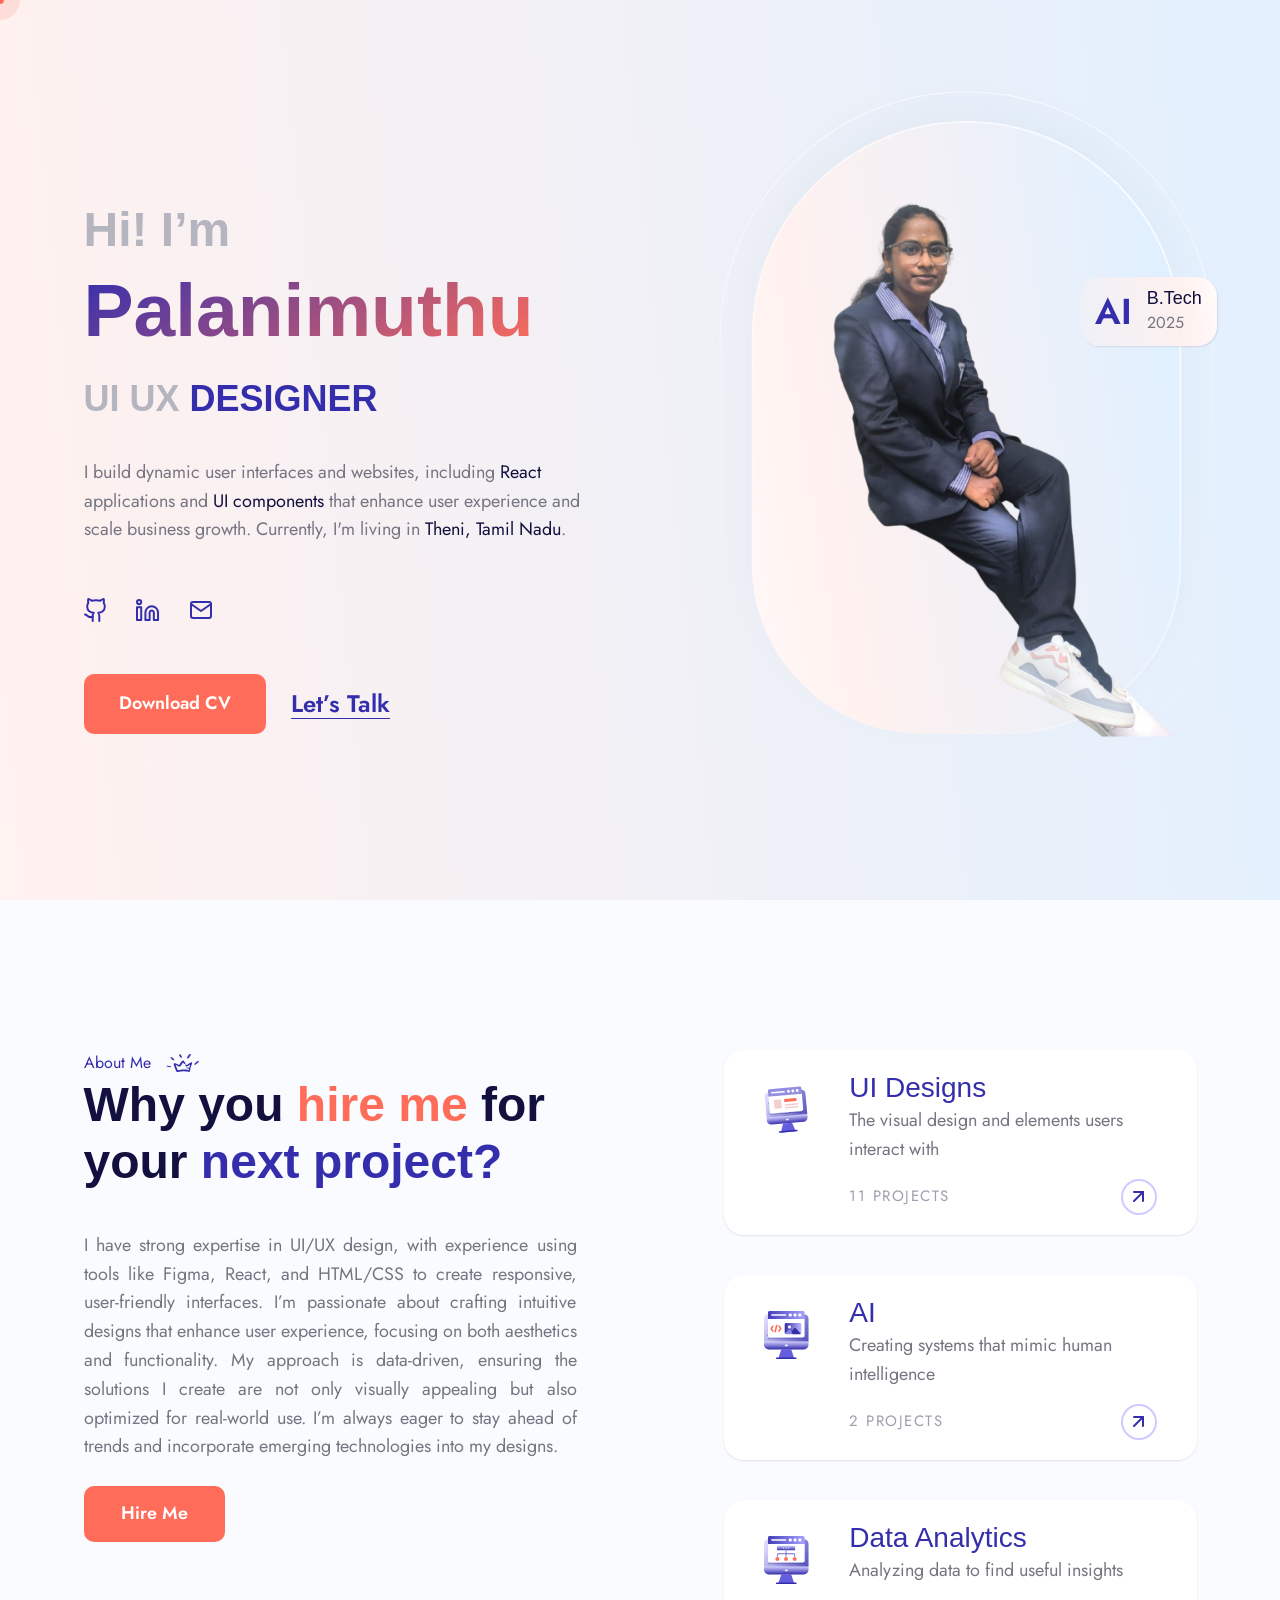
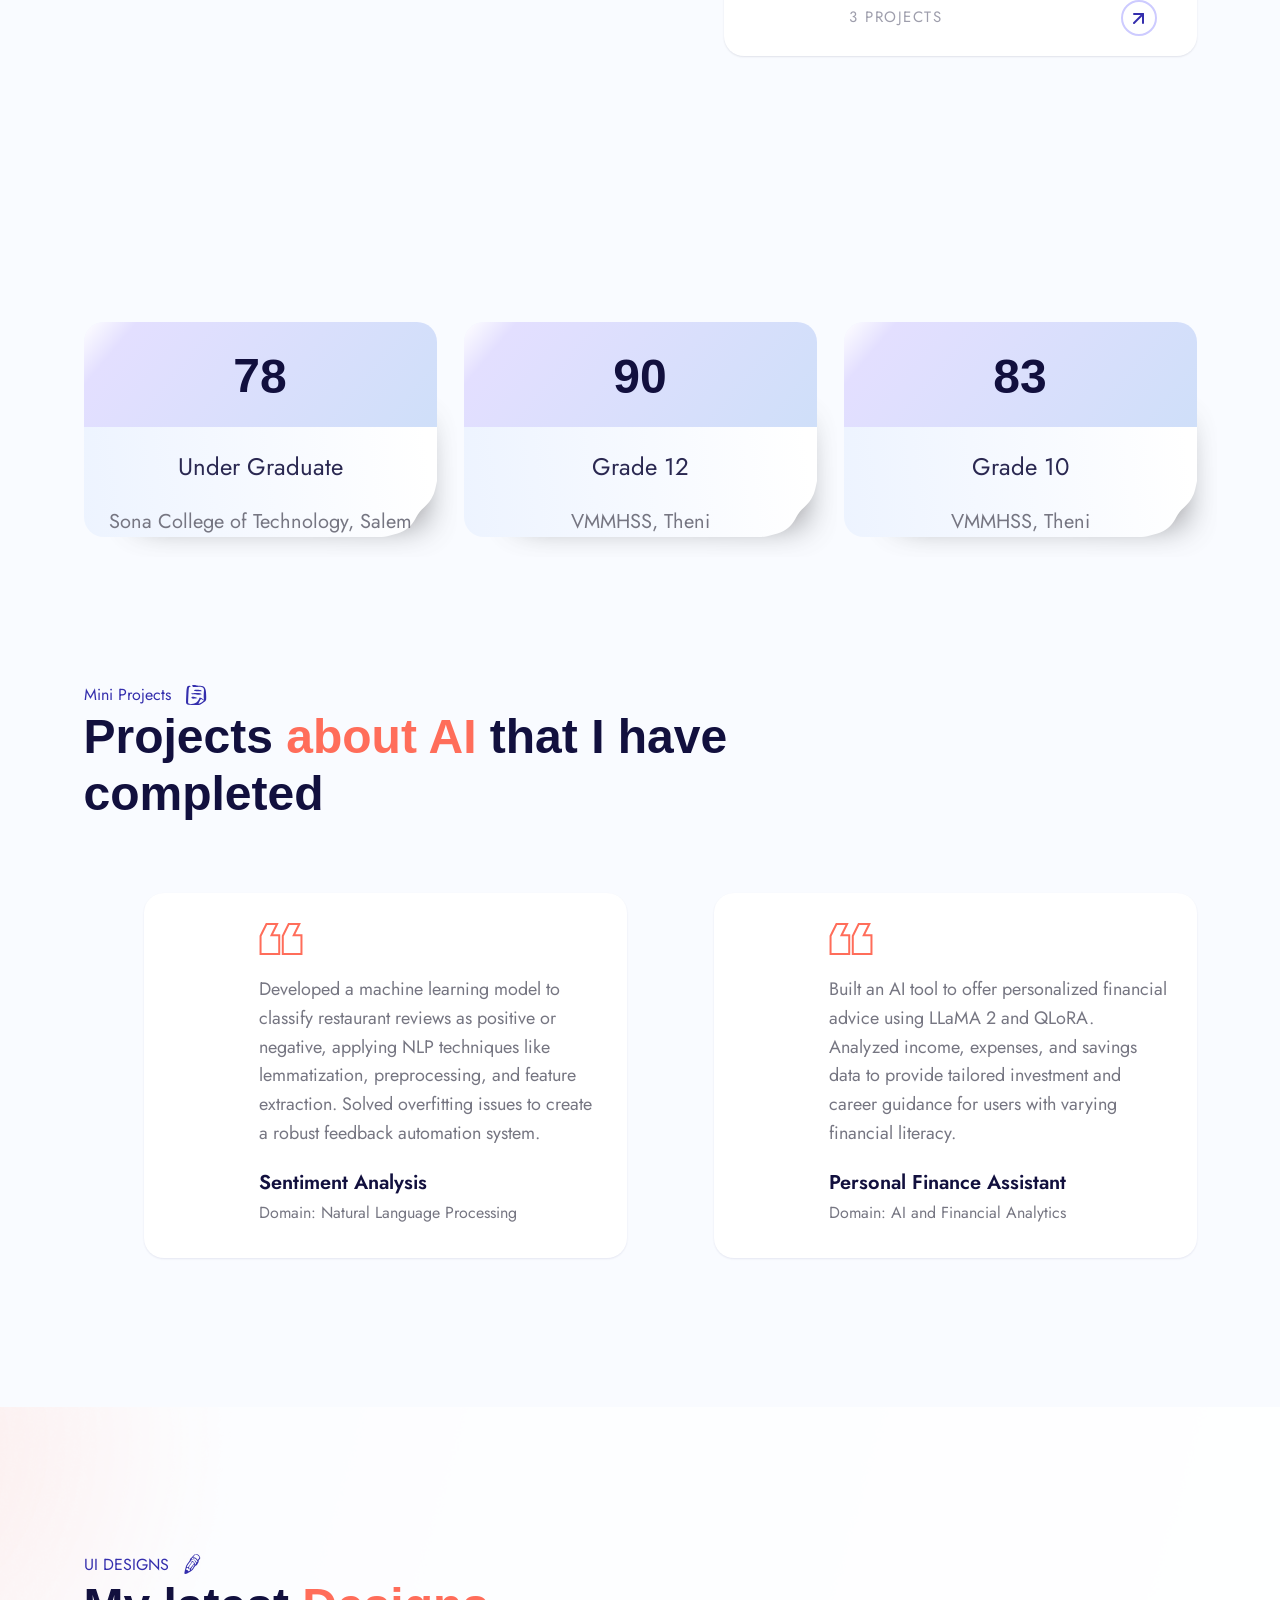
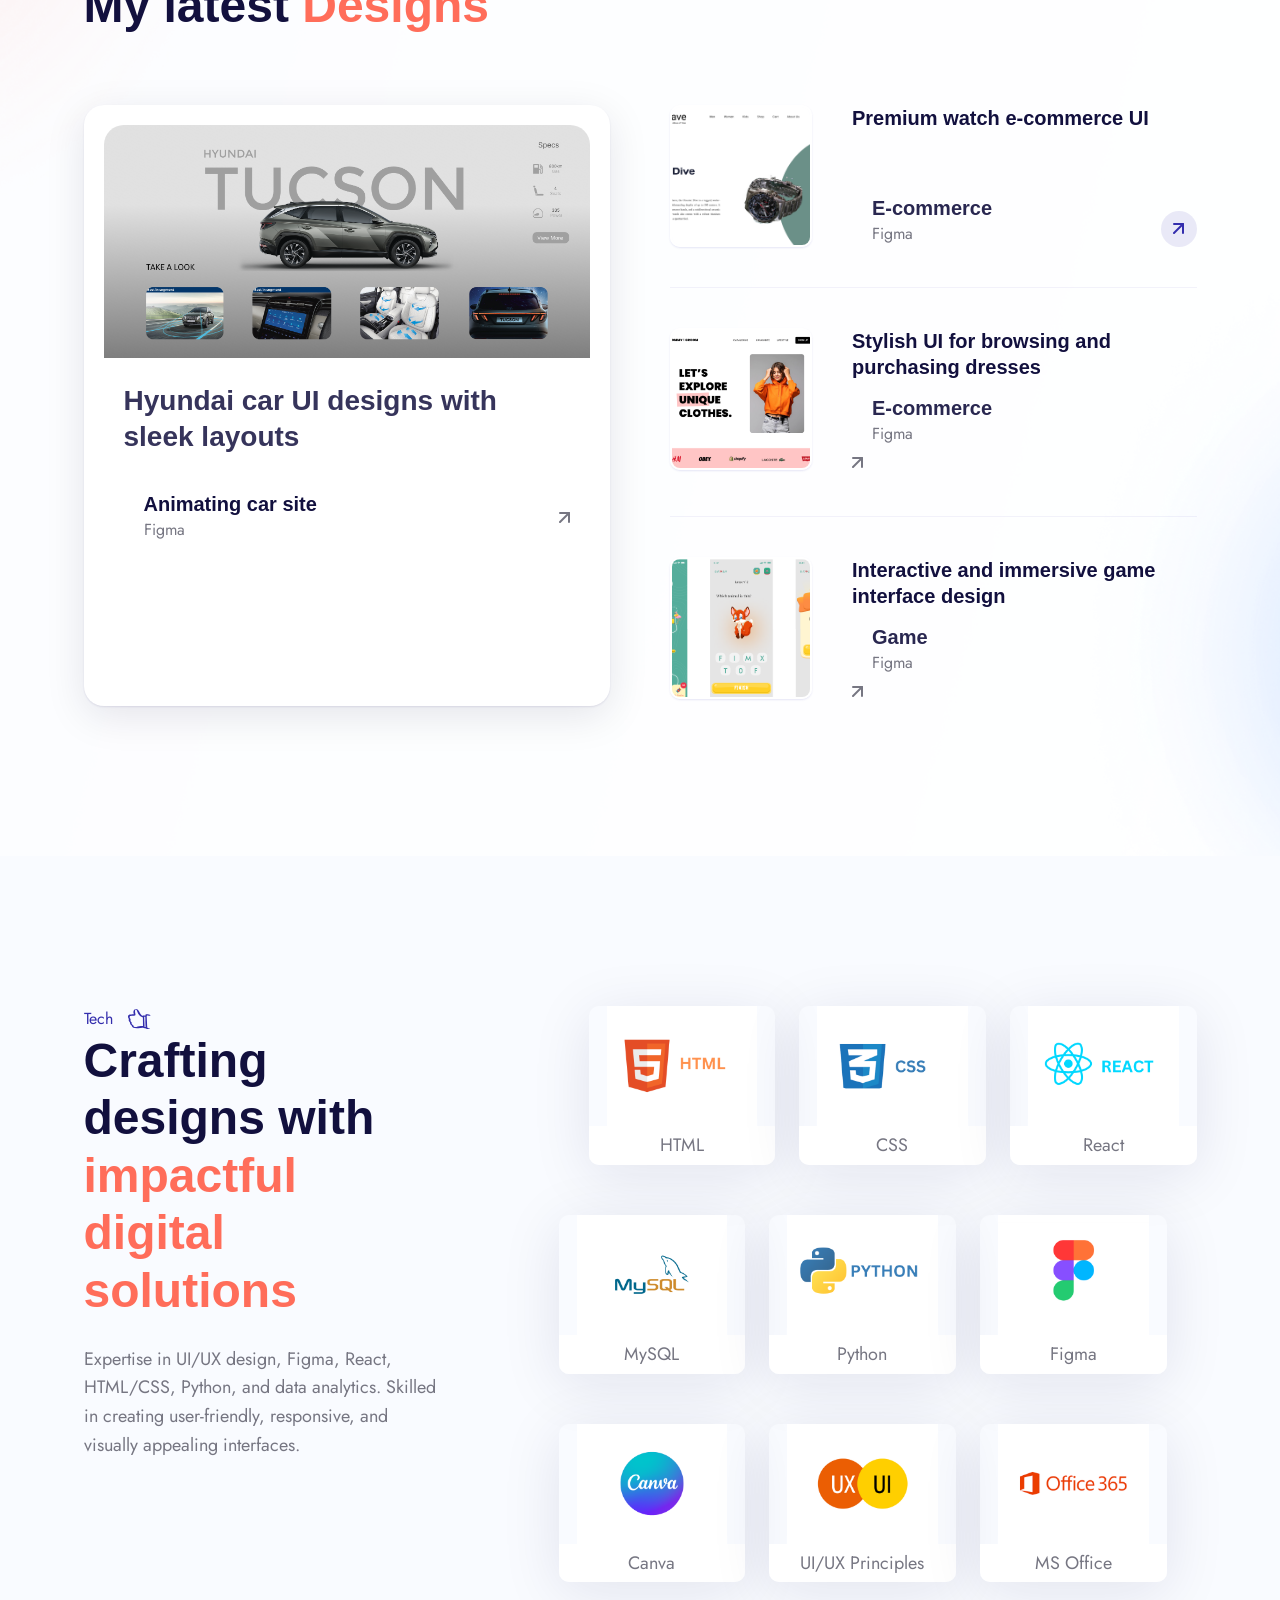
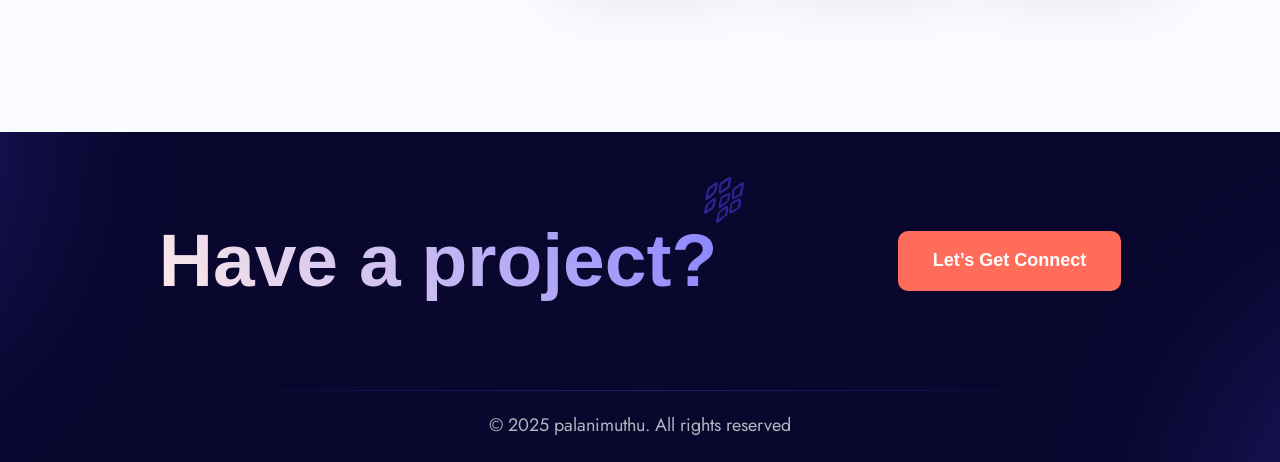
==== index.html @ 24bc9e85 "Create index.html" ====
<!DOCTYPE html>
<html class="no-js" lang="en">

<head>
  <!-- Meta Tags -->
  <meta charset="utf-8">
  <meta http-equiv="x-ua-compatible" content="ie=edge">
  <meta name="viewport" content="width=device-width, initial-scale=1">
  <meta name="author" content="Laralink">
  <!-- Favicon Icon -->
  <link rel="icon" href="assets/img/favicon.png">
  <!-- Site Title -->
  <title>Palanimuthu Portfolio</title>
  <link rel="stylesheet" href="assets/css/plugins/bootstrap.min.css">
  <link rel="stylesheet" href="assets/css/plugins/fontawesome.min.css">
  <link rel="stylesheet" href="assets/css/plugins/odometer-theme-default.css">
  <link rel="stylesheet" href="assets/css/plugins/select2.min.css">
  <link rel="stylesheet" href="assets/css/plugins/animate.css">
  <link rel="stylesheet" href="assets/css/style.css">
</head>

<body>
  <div class="cs_preloader cs_center">
    <div class="cs_preloader_in"></div>
  </div>
  
 
  <!-- Main content inside start-->
  <main>
    <!-- Start Hero Section -->

    <section class="cs_hero cs_style_2 cs_filled_bg" data-src="assets/img/bg/hero_bg_2.svg">
      <div class="container">
        <div class="row align-items-center">
          <div class="col-lg-6">
            <div class="cs_hero_info cs_pr_20">
              <h4 class="cs_hero_meta cs_font_48 cs_white_blue_text_2 cs_semi_bold cs_primary_font mb-0">Hi! I’m<br>
              </h4>
              <h1 class="cs_hero_title cs_font_92 cs_black wow fadeInLeft" data-wow-duration="0.8s" data-wow-delay="0.2s"><span class="cs_gradient_text">Palanimuthu </span><span
                  class="cs_gradient_border_text"></span></h1>
              <h4 class="cs_hero_subtitle cs_font_36 cs_semi_bold cs_primary_font cs_white_blue_text_2">UI UX
                <span class="cs_accent_color_2">DESIGNER</span>
              </h4>
              <p class="cs_hero_text">
                I build dynamic user interfaces and websites, including <span class="cs_primary_color">React</span> applications and <span class="cs_primary_color">UI components</span> that enhance user experience and scale business growth. Currently, I'm living in <span class="cs_primary_color">Theni, Tamil Nadu</span>.
              </p>

              <div class="cs_social_btns d-flex">
                <a class="cs_accent_color_2" href="https://github.com/PALANIMUTHU2003" target="_blank" aria-label="GitHub">
                    <svg width="22" height="24" viewBox="0 0 22 24" fill="none" xmlns="http://www.w3.org/2000/svg">
                        <path
                            d="M15.3002 23V18.6C15.4532 17.222 15.0581 15.8391 14.2002 14.75C17.5002 14.75 20.8002 12.55 20.8002 8.7C20.8882 7.325 20.5032 5.972 19.7002 4.85C20.0082 3.585 20.0082 2.265 19.7002 1C19.7002 1 18.6002 1 16.4002 2.65C13.4962 2.1 10.5042 2.1 7.60016 2.65C5.40016 1 4.30016 1 4.30016 1C3.97016 2.265 3.97016 3.585 4.30016 4.85C3.49922 5.96747 3.11048 7.32807 3.20016 8.7C3.20016 12.55 6.50016 14.75 9.80016 14.75C9.37116 15.289 9.05216 15.905 8.86516 16.565C8.67816 17.225 8.62316 17.918 8.70016 18.6V23"
                            stroke="currentColor" stroke-width="2" stroke-linecap="round" stroke-linejoin="round" />
                        <path d="M8.7 18.5999C3.739 20.7999 3.2 16.3999 1 16.3999" stroke="currentColor" stroke-width="2"
                            stroke-linecap="round" stroke-linejoin="round" />
                    </svg>
                </a>
                
                <a class="cs_accent_color_2" href="https://www.linkedin.com/in/palanimuthu2003/" target="_blank" aria-label="LinkedIn">
                    <svg width="24" height="22" viewBox="0 0 24 22" fill="none" xmlns="http://www.w3.org/2000/svg">
                        <path
                            d="M15.7367 7.3158C17.4117 7.3158 19.0182 7.98121 20.2026 9.16565C21.3871 10.3501 22.0525 11.9565 22.0525 13.6316V21H17.842V13.6316C17.842 13.0732 17.6201 12.5378 17.2253 12.1429C16.8305 11.7481 16.295 11.5263 15.7367 11.5263C15.1783 11.5263 14.6429 11.7481 14.248 12.1429C13.8532 12.5378 13.6314 13.0732 13.6314 13.6316V21H9.4209V13.6316C9.4209 11.9565 10.0863 10.3501 11.2708 9.16565C12.4552 7.98121 14.0616 7.3158 15.7367 7.3158Z"
                            stroke="currentColor" stroke-width="2" stroke-linecap="round" stroke-linejoin="round" />
                        <path d="M5.21053 8.36841H1V21H5.21053V8.36841Z" stroke="currentColor" stroke-width="2"
                            stroke-linecap="round" stroke-linejoin="round" />
                        <path
                            d="M3.10526 5.21053C4.26797 5.21053 5.21053 4.26797 5.21053 3.10526C5.21053 1.94256 4.26797 1 3.10526 1C1.94256 1 1 1.94256 1 3.10526C1 4.26797 1.94256 5.21053 3.10526 5.21053Z"
                            stroke="currentColor" stroke-width="2" stroke-linecap="round" stroke-linejoin="round" />
                    </svg>
                </a>
                
                <a class="cs_accent_color_2" href="mailto:tpalanimuthu2003@gmail.com" target="_blank" aria-label="Gmail">
                    <svg width="22" height="18" viewBox="0 0 22 18" fill="none" xmlns="http://www.w3.org/2000/svg">
                        <path
                            d="M3 1H19C20.1 1 21 1.9 21 3V15C21 16.1 20.1 17 19 17H3C1.9 17 1 16.1 1 15V3C1 1.9 1.9 1 3 1Z"
                            stroke="currentColor" stroke-width="2" stroke-linecap="round" stroke-linejoin="round" />
                        <path d="M21 3L11 10L1 3" stroke="currentColor" stroke-width="2" stroke-linecap="round"
                            stroke-linejoin="round" />
                    </svg>
                </a>
            </div>
            
                </a>
                
              </div>
              <div class="cs_btns">
                <a href="#" class="cs_btn cs_style_1" download><span>Download CV</span></a>
                <a class="cs_font_24 cs_accent_color_2 cs_accent_color_2_hover cs_text_btn cs_type_2 cs_semi_bold"
                  href="contact.html">Let’s Talk</a>
              </div>
            </div>
          </div>
          <div class="col-lg-6">
            <div class="cs_hero_image_box cs_filled_bg"
            data-src="assets/img/bg/hero_bg_3.svg">
            
              <div
                class="cs_happy_client position-absolute cs_white_bg d-flex align-items-center cs_radius_20 cs_gap_15">
                <div class="cs_font_36 cs_semi_bold cs_accent_color_2">AI</div>
                <div class="cs_font_16">
                <h5 class="mb-0 cs_normal">B.Tech</h5>
                <p class="mb-0">2025</p>
                </div>
                </div>
                 <!-- Right Cylindrical Image -->
        <div class="cylindrical-image-container">
          <img src="assets/img/icon/blazer pic.png" alt="Image" class="cylindrical-image">
      </div>
                
              </div>
            </div>
          </div>
        </div>
      </div>
    </section>
    <!-- Start Hero Section -->

    <!-- Start About Section -->
    <section class="position-relative">
      <div class="position-absolute cs_about_shape_3">
        <img src="assets/img/about_shape_2.svg" alt="">
      </div>
      <div class="cs_height_150 cs_height_lg_80"></div>
      <div class="container">
        <div class="row">
          <div class="col-lg-6">
            <div class="cs_pr_50">
              <div class="cs_section_heading cs_style_1">
                <p class="cs_section_subtitle cs_accent_color_2 cs_font_16 wow fadeInLeft" data-wow-duration="0.8s" data-wow-delay="0.2s">
                  <span>About Me</span>
                  <svg width="34" height="18" viewBox="0 0 34 18" fill="none" xmlns="http://www.w3.org/2000/svg">
                    <path fill-rule="evenodd" clip-rule="evenodd"
                      d="M13.164 1.06887C13.1878 2.25431 14.6046 4.16031 15.5689 3.80003C15.9856 3.63732 15.9856 3.463 15.5332 2.19621C14.4498 -0.813889 13.1402 0.115862 13.164 1.06887ZM21.0215 3.75354C20.6882 4.67168 21.843 4.83439 22.6407 3.98598C23.4502 3.11433 24.3193 1.81268 24.7836 0.929407C25.2956 0.0810016 24.2955 -0.349012 23.4621 0.348307C22.474 1.16185 21.2477 3.11433 21.0215 3.75354ZM4.61598 3.0446C3.87784 3.33515 6.35416 6.33363 7.35421 6.35687C8.52093 6.38011 8.61615 6.12443 7.80659 5.06683C6.53272 3.39327 5.46126 2.70757 4.61598 3.0446ZM15.807 7.35636C15.3665 7.78637 14.8426 8.3791 14.6403 8.65803C12.9021 11.1916 12.8783 11.2149 12.0806 10.6221C10.2353 9.274 7.1994 8.35586 7.79467 10.7035C8.16374 12.1214 9.25905 14.7131 9.54478 15.5731C10.2829 17.8394 10.6758 18.2113 11.9854 17.9091C15.2355 17.1421 19.8787 17.1188 23.2003 17.851C24.0217 18.037 24.0693 17.944 24.1527 16.3285C24.3194 13.0628 26.248 9.87833 26.248 8.8556C26.248 7.70502 24.0217 8.56505 20.9978 10.8778L20.6882 11.1103L20.2477 10.8197C19.3429 10.227 18.8905 10.6919 19.4024 11.6797C19.8191 12.4817 20.1644 12.749 21.0811 12.319C21.6049 12.0749 22.3311 11.61 23.355 10.9011C23.7598 10.6221 24.0932 10.4246 24.0932 10.4594C24.0932 10.6221 23.3669 13.6671 23.3669 13.6787L21.5573 13.5276C20.1167 13.4695 19.9501 14.2133 21.4382 14.4342C21.593 14.4574 23.1169 14.6434 23.1169 14.6434C23.1169 14.6434 23.0574 15.2942 22.8907 15.6661C22.7121 16.038 22.4145 16.131 21.9264 15.9683C18.1047 14.7363 11.8782 16.2356 11.8663 16.2356C11.6401 16.2704 9.56861 10.9359 9.73528 10.7732C9.75909 10.75 10.0091 10.9011 10.2948 11.1103C13.5211 13.3998 13.8545 13.3301 15.9856 9.99456L16.9856 8.42559L17.3785 8.99507C18.5214 10.657 20.1405 9.92483 19.2357 8.70452C18.9262 8.29775 18.4143 7.6934 17.5928 6.75202C17.2238 6.32201 16.6761 6.50795 15.807 7.35636ZM31.2959 7.18203C30.8673 7.42609 28.6291 9.51805 28.3672 9.9132C27.8076 10.7848 28.9743 10.9824 30.0339 10.1921C31.2721 9.27399 33.0222 7.69341 33.0222 7.48421C33.0341 7.06582 31.8793 6.85661 31.2959 7.18203ZM1.8063 12.749C3.54448 13.1674 4.54451 13.272 4.93739 13.0628C5.58028 12.7257 5.28265 12.4817 3.75877 12.1098C3.6159 12.0749 2.21106 11.6914 1.24672 11.6914C0.556213 11.6914 -0.979555 12.0633 1.8063 12.749Z"
                      fill="#342EAD" />
                  </svg>
                </p>
                <h2 class="cs_section_title cs_font_48 cs_semi_bold">Why you <span class="cs_accent_color">hire me
                  </span>
                  for your <span class="cs_accent_color_2">next project?</span></h2>
              </div>
              <div class="cs_height_40 cs_height_lg_30"></div>
              <p class="m-0" style="text-align: justify;">
                I have strong expertise in UI/UX design, with experience using tools like Figma, React, and HTML/CSS to create responsive, user-friendly interfaces. I’m passionate about crafting intuitive designs that enhance user experience, focusing on both aesthetics and functionality. My approach is data-driven, ensuring the solutions I create are not only visually appealing but also optimized for real-world use. I’m always eager to stay ahead of trends and incorporate emerging technologies into my designs.
            </p>
            
              <div class="cs_height_25 cs_height_lg_20"></div>
              <a class="cs_btn cs_style_1" href="contact.html"><span>Hire Me</span></a>
            </div>
            <div class="cs_height_lg_30"></div>
          </div>
          <div class="col-lg-6">
            <div class="cs_pl_70">
              <div class="cs_iconbox cs_style_2 cs_radius_20 cs_transition_4">
                <div class="cs_iconbox_in">
                  <div class="cs_iconbox_icon cs_center">
                    <img src="assets/img/icon/about_icon_1.svg" alt="Icon">
                  </div>
                  <div class="cs_iconbox_info position-relative w-100">
                    <h3 class="cs_iconbox_title cs_font_28 cs_medium m-0">UI Designs</h3>
                    <p class="cs_iconbox_text">The visual design and elements users interact with</p>
                    <div class="d-flex justify-content-between align-items-center">
                      <span
                        class="cs_letter_spacing_15 cs_ternary_color cs_secondary_font cs_font_15 text-uppercase m-0">11 Projects</span>
                      <a href="portfolio.html" class="cs_circle_btn cs_style_1 cs_accent_color_2 cs_center rounded-circle">
                        <svg width="11" height="11" viewBox="0 0 11 11" fill="none" xmlns="http://www.w3.org/2000/svg">
                          <path d="M1 10L10 1" stroke="currentColor" stroke-width="2" stroke-linecap="round"
                            stroke-linejoin="round" />
                          <path d="M1 1H10V10" stroke="currentColor" stroke-width="2" stroke-linecap="round"
                            stroke-linejoin="round" />
                        </svg>
                        <svg width="11" height="11" viewBox="0 0 11 11" fill="none" xmlns="http://www.w3.org/2000/svg">
                          <path d="M1 10L10 1" stroke="currentColor" stroke-width="2" stroke-linecap="round"
                            stroke-linejoin="round" />
                          <path d="M1 1H10V10" stroke="currentColor" stroke-width="2" stroke-linecap="round"
                            stroke-linejoin="round" />
                        </svg>
                      </a>
                    </div>
                  </div>
                </div>
              </div>
              <div class="cs_iconbox cs_style_2 cs_radius_20 cs_transition_4">
                <div class="cs_iconbox_in">
                  <div class="cs_iconbox_icon cs_center">
                    <img src="assets/img/icon/about_icon_2.svg" alt="Icon">
                  </div>
                  <div class="cs_iconbox_info position-relative w-100">
                    <h3 class="cs_iconbox_title cs_font_28 cs_medium m-0">AI</h3>
                    <p class="cs_iconbox_text">Creating systems that mimic human intelligence</p>
                    <div class="d-flex justify-content-between align-items-center">
                      <span
                        class="cs_letter_spacing_15 cs_ternary_color cs_secondary_font cs_font_15 text-uppercase m-0">2
                        Projects</span>
                      <a href="portfolio.html" class="cs_circle_btn cs_style_1 cs_accent_color_2 cs_center rounded-circle">
                        <svg width="11" height="11" viewBox="0 0 11 11" fill="none" xmlns="http://www.w3.org/2000/svg">
                          <path d="M1 10L10 1" stroke="currentColor" stroke-width="2" stroke-linecap="round"
                            stroke-linejoin="round" />
                          <path d="M1 1H10V10" stroke="currentColor" stroke-width="2" stroke-linecap="round"
                            stroke-linejoin="round" />
                        </svg>
                        <svg width="11" height="11" viewBox="0 0 11 11" fill="none" xmlns="http://www.w3.org/2000/svg">
                          <path d="M1 10L10 1" stroke="currentColor" stroke-width="2" stroke-linecap="round"
                            stroke-linejoin="round" />
                          <path d="M1 1H10V10" stroke="currentColor" stroke-width="2" stroke-linecap="round"
                            stroke-linejoin="round" />
                        </svg>
                      </a>
                    </div>
                  </div>
                </div>
              </div>
              <div class="cs_iconbox cs_style_2 cs_radius_20 cs_transition_4">
                <div class="cs_iconbox_in">
                  <div class="cs_iconbox_icon cs_center">
                    <img src="assets/img/icon/about_icon_3.svg" alt="Icon">
                  </div>
                  <div class="cs_iconbox_info position-relative w-100">
                    <h3 class="cs_iconbox_title cs_font_28 cs_medium m-0">Data Analytics</h3>
                    <p class="cs_iconbox_text">Analyzing data to find useful insights</p>
                    <div class="d-flex justify-content-between align-items-center">
                      <span
                        class="cs_letter_spacing_15 cs_ternary_color cs_secondary_font cs_font_15 text-uppercase m-0">3
                        Projects</span>
                      <a href="portfolio.html" class="cs_circle_btn cs_style_1 cs_accent_color_2 cs_center rounded-circle">
                        <svg width="11" height="11" viewBox="0 0 11 11" fill="none" xmlns="http://www.w3.org/2000/svg">
                          <path d="M1 10L10 1" stroke="currentColor" stroke-width="2" stroke-linecap="round"
                            stroke-linejoin="round" />
                          <path d="M1 1H10V10" stroke="currentColor" stroke-width="2" stroke-linecap="round"
                            stroke-linejoin="round" />
                        </svg>
                        <svg width="11" height="11" viewBox="0 0 11 11" fill="none" xmlns="http://www.w3.org/2000/svg">
                          <path d="M1 10L10 1" stroke="currentColor" stroke-width="2" stroke-linecap="round"
                            stroke-linejoin="round" />
                          <path d="M1 1H10V10" stroke="currentColor" stroke-width="2" stroke-linecap="round"
                            stroke-linejoin="round" />
                        </svg>
                      </a>
                    </div>
                  </div>
                </div>
              </div>
            </div>
          </div>
        </div>
      </div>
      <div class="cs_height_150 cs_height_lg_80"></div>
    </section>
    <!-- End About Section -->


    <!-- Start Funfact Section -->
<section class="cs_funfact_2_wrap">
  <div class="cs_funfact_bg cs_filled_bg" data-src="assets/img/bg/funfact_bg_1.svg"></div>
  <div class="container">
    <div class="row cs_gap_40">
      <div class="col-lg-4 cs_mt_40">
        <div class="cs_funfact cs_style_2 text-center">
          <div class="cs_funfact_in cs_filled_bg" data-src="assets/img/bg/funfact_bg.svg">
            <h3 class="cs_funfact_number cs_font_48 cs_semi_bold cs_center m-0 overflow-hidden">
              <span>
                <span class="odometer" data-count-to="78"></span>
              </span>
            </h3>
            <div class="cs_funfact_text cs_font_24 cs_center m-0"><span>Under Graduate</span></div>
            <!-- Education and % symbol -->
            <div class="cs_education cs_font_20 cs_center m-0"><span>Sona College of Technology, Salem</span></div>
          </div>
          <div class="cs_overlay">
            <svg xmlns="http://www.w3.org/2000/svg" width="355" height="165" viewBox="0 0 355 165" fill="none">
              <g filter="url(#filter_03)">
                <path d="M24 16.221L308.426 16L311 113L27.5399 111.377L24 16.221Z"
                  fill="url(#paint0_01)" fill-opacity="0.01" shape-rendering="crispEdges" />
              </g>
              <defs>
                <filter id="filter_03" x="0" y="0" width="355" height="165" filterUnits="userSpaceOnUse"
                  color-interpolation-filters="sRGB">
                  <feFlood flood-opacity="0" result="BackgroundImageFix" />
                  <feColorMatrix in="SourceAlpha" type="matrix" values="0 0 0 0 0 0 0 0 0 0 0 0 0 0 0 0 0 0 127 0"
                    result="hardAlpha" />
                  <feOffset dx="10" dy="18" />
                  <feGaussianBlur stdDeviation="17" />
                  <feComposite in2="hardAlpha" operator="out" />
                  <feColorMatrix type="matrix" values="0 0 0 0 0 0 0 0 0 0 0 0 0 0 0 0 0 0 0.5 0" />
                  <feBlend mode="normal" in2="BackgroundImageFix" result="effect1_dropShadow_260_814" />
                  <feBlend mode="normal" in="SourceGraphic" in2="effect1_dropShadow_260_814" result="shape" />
                </filter>
                <linearGradient id="paint0_01" x1="-5.2411" y1="15.7916" x2="285.862" y2="-28.9565"
                  gradientUnits="userSpaceOnUse">
                  <stop stop-color="white" offset="1" />
                  <stop offset="0.121176" stop-color="#E3DFFF" />
                  <stop offset="1" stop-color="#CFDFF9" />
                </linearGradient>
              </defs>
            </svg>
          </div>
        </div>
      </div>

      <div class="col-lg-4 cs_mt_40">
        <div class="cs_funfact cs_style_2 text-center">
          <div class="cs_funfact_in cs_filled_bg" data-src="assets/img/bg/funfact_bg.svg">
            <h3 class="cs_funfact_number cs_font_48 cs_semi_bold cs_center m-0 overflow-hidden">
              <span>
                <span class="odometer" data-count-to="90"></span>
              </span>
            </h3>
            <div class="cs_funfact_text cs_font_24 cs_center m-0"><span>Grade 12</span></div>
            <!-- Education and % symbol -->
            <div class="cs_education cs_font_20 cs_center m-0"><span>VMMHSS, Theni</span></div>
          </div>
          <div class="cs_overlay">
            <svg xmlns="http://www.w3.org/2000/svg" width="355" height="165" viewBox="0 0 355 165" fill="none">
              <g filter="url(#filter_01)">
                <path d="M24 16.221L308.426 16L311 113L27.5399 111.377L24 16.221Z"
                  fill="url(#paint0_02)" fill-opacity="0.01" shape-rendering="crispEdges" />
              </g>
              <defs>
                <filter id="filter_01" x="0" y="0" width="355" height="165" filterUnits="userSpaceOnUse"
                  color-interpolation-filters="sRGB">
                  <feFlood flood-opacity="0" result="BackgroundImageFix" />
                  <feColorMatrix in="SourceAlpha" type="matrix" values="0 0 0 0 0 0 0 0 0 0 0 0 0 0 0 0 0 0 127 0"
                    result="hardAlpha" />
                  <feOffset dx="10" dy="18" />
                  <feGaussianBlur stdDeviation="17" />
                  <feComposite in2="hardAlpha" operator="out" />
                  <feColorMatrix type="matrix" values="0 0 0 0 0 0 0 0 0 0 0 0 0 0 0 0 0 0 0.5 0" />
                  <feBlend mode="normal" in2="BackgroundImageFix" result="effect1_dropShadow_260_814" />
                  <feBlend mode="normal" in="SourceGraphic" in2="effect1_dropShadow_260_814" result="shape" />
                </filter>
                <linearGradient id="paint0_02" x1="-5.2411" y1="15.7916" x2="285.862" y2="-28.9565"
                  gradientUnits="userSpaceOnUse">
                  <stop stop-color="white" offset="1" />
                  <stop offset="0.121176" stop-color="#E3DFFF" />
                  <stop offset="1" stop-color="#CFDFF9" />
                </linearGradient>
              </defs>
            </svg>
          </div>
        </div>
      </div>

      <div class="col-lg-4 cs_mt_40">
        <div class="cs_funfact cs_style_2 text-center">
          <div class="cs_funfact_in cs_filled_bg" data-src="assets/img/bg/funfact_bg.svg">
            <h3 class="cs_funfact_number cs_font_48 cs_semi_bold cs_center m-0 overflow-hidden">
              <span>
                <span class="odometer" data-count-to="83"></span>
              </span>
            </h3>
            <div class="cs_funfact_text cs_font_24 cs_center m-0"><span>Grade 10</span></div>
            <!-- Education and % symbol -->
            <div class="cs_education cs_font_20 cs_center m-0"><span>VMMHSS, Theni</span></div>
          </div>
          <div class="cs_overlay">
            <svg xmlns="http://www.w3.org/2000/svg" width="355" height="165" viewBox="0 0 355 165" fill="none">
              <g filter="url(#filter_02)">
                <path d="M24 16.221L308.426 16L311 113L27.5399 111.377L24 16.221Z"
                  fill="url(#paint0_03)" fill-opacity="0.01" shape-rendering="crispEdges" />
              </g>
              <defs>
                <filter id="filter_02" x="0" y="0" width="355" height="165" filterUnits="userSpaceOnUse"
                  color-interpolation-filters="sRGB">
                  <feFlood flood-opacity="0" result="BackgroundImageFix" />
                  <feColorMatrix in="SourceAlpha" type="matrix" values="0 0 0 0 0 0 0 0 0 0 0 0 0 0 0 0 0 0 127 0"
                    result="hardAlpha" />
                  <feOffset dx="10" dy="18" />
                  <feGaussianBlur stdDeviation="17" />
                  <feComposite in2="hardAlpha" operator="out" />
                  <feColorMatrix type="matrix" values="0 0 0 0 0 0 0 0 0 0 0 0 0 0 0 0 0 0 0.5 0" />
                  <feBlend mode="normal" in2="BackgroundImageFix" result="effect1_dropShadow_260_814" />
                  <feBlend mode="normal" in="SourceGraphic" in2="effect1_dropShadow_260_814" result="shape" />
                </filter>
                <linearGradient id="paint0_03" x1="-5.2411" y1="15.7916" x2="285.862" y2="-28.9565"
                  gradientUnits="userSpaceOnUse">
                  <stop stop-color="white" offset="1" />
                  <stop offset="0.121176" stop-color="#E3DFFF" />
                  <stop offset="1" stop-color="#CFDFF9" />
                </linearGradient>
              </defs>
            </svg>
          </div>
        </div>
      </div>
    </div>
  </div>
</section>
<!-- End Funfact Section -->

    <!-- Start Testimonial Section -->
    <section class="position-relative">
      <div class="cs_height_145 cs_height_lg_80"></div>
      <div class="container">
        <div class="d-lg-flex justify-content-between">
          <div class="cs_section_heading cs_style_1">
            <p class="cs_section_subtitle cs_accent_color_2 cs_font_16 wow fadeInLeft" data-wow-duration="0.8s" data-wow-delay="0.2s">
              <span>Mini Projects</span>
              <svg width="21" height="20" viewBox="0 0 21 20" fill="none" xmlns="http://www.w3.org/2000/svg">
                <path fill-rule="evenodd" clip-rule="evenodd"
                  d="M6.32185 0.162195C5.92711 0.458249 6.20673 1.29707 6.83174 1.70825C7.35805 2.05365 9.61133 2.16878 11.2561 1.95496C15.7627 1.34641 18.2298 2.57997 17.9831 5.2938C17.6377 9.27408 17.5719 12.0866 17.8186 13.4353C18.0982 14.9978 18.0653 14.8826 17.539 14.4879C17.0292 14.1096 15.8614 13.3366 15.2035 12.9254C14.6607 12.5965 13.7232 12.1195 13.5423 12.728C13.2462 13.7313 12.358 15.2774 11.5686 16.33C9.77579 18.7149 6.32185 19.2577 3.36131 18.7478C2.11131 18.534 2.07841 18.1063 2.12775 17.1688C2.29223 13.8136 2.52246 4.86616 2.9172 2.97471C3.11457 2.02076 3.34485 1.85628 4.08498 1.64246C5.38433 1.28062 4.4962 0.655619 2.96659 0.836541C1.89751 0.968121 1.28895 1.36286 0.910659 2.76089C0.334999 4.9484 0.400789 8.92867 0.0060502 17.0702C-0.0926344 18.9781 1.02579 19.636 2.63764 19.8004C3.59159 19.8991 5.03895 19.932 7.47317 19.9649C10.4995 19.9978 12.0126 20.0471 13.0324 19.8991C14.1837 19.7346 14.6936 19.3235 16.0588 18.4188C20.368 15.5241 20.2035 15.7873 20.2199 11.9714C20.2528 3.22142 19.0357 0.984568 14.0686 0.754304C12.6212 0.688514 11.2232 0.524037 10.6969 0.37601C9.3153 -0.00228091 6.71659 -0.133858 6.32185 0.162195ZM9.24946 4.83327C8.0488 4.93195 7.63768 5.82011 8.65742 6.09972C9.49624 6.32998 13.7067 6.37932 15.1048 6.2313C15.96 6.13261 15.6146 5.52406 14.9238 5.228C13.9041 4.78392 11.8153 4.61945 9.24946 4.83327ZM7.17715 8.18854C4.34819 8.32012 5.08831 9.09315 6.33831 9.33986C8.87122 9.83328 15.5982 9.89908 15.5982 9.24118C15.5982 8.33657 12.3745 7.94183 7.17715 8.18854ZM7.19353 13.6984C8.3613 13.6655 10.6969 13.4682 11.1245 13.3366C11.8647 13.1063 10.8449 12.3168 9.56203 12.1359C7.83504 11.8892 7.11129 11.8234 6.70011 11.8563C4.52905 11.9714 5.483 13.7478 7.19353 13.6984ZM17.8021 15.5405C17.6048 15.6886 15.7133 17.5965 13.4436 18.5504C12.5883 18.9123 12.1442 18.8629 12.7034 18.1392C13.1475 17.3333 14.6772 13.9287 15.0555 13.9287C15.2693 13.9451 17.8021 15.5405 17.8021 15.5405Z"
                  fill="currentColor" />
              </svg>

            </p>
            <h2 class="cs_section_title cs_font_48 cs_semi_bold">Projects <span class="cs_accent_color">about AI</span>
              that I have<br>completed <span class="cs_accent_color_2"></span>
            </h2>
          </div>
          <div class="align-self-end">
            <div class="cs_height_25 cs_height_lg_25"></div>
            <a class="cs_portfolio_text_btn d-inline-flex cs_gap_25 align-items-center cs_font_24 cs_accent_color cs_semi_bold"
              href="testimonial.html">
              </span>
            </a>
          </div>
        </div>
        <div class="cs_height_70 cs_height_lg_30"></div>
        <div class="row cs_gap_70">
          <div class="col-lg-6">
            <div class="cs_testimonial cs_style_2 cs_radius_20 cs_white_bg cs_transition_3 cs_transform_up_hover_3">
              <div class="cs_testimonial_in">
                <div class="cs_testimonial_img overflow-hidden">
                </div>
                <div class="cs_testimonial_info">
                  <img class="cs_testimonial_quote" src="assets/img/icon/Quote.svg" alt="Testmonial Quote">
                  <p class="cs_testimonial_text">Developed a machine learning model to classify restaurant reviews as positive or negative, applying NLP techniques like lemmatization, preprocessing, and feature extraction. 
                    Solved overfitting issues to create a robust feedback automation system. </p>
                  <div class="cs_testimonial_author">
                    <div class="cs_author_name cs_font_20 cs_semi_bold">Sentiment Analysis</div>
                    <div class="cs_author_designation cs_font_16">Domain: Natural Language Processing
                    </div>
                  </div>
                </div>
              </div>
            </div>
          </div>
          <div class="col-lg-6">
            <div class="cs_testimonial cs_style_2 cs_radius_20 cs_white_bg cs_transition_3 cs_transform_up_hover_3">
              <div class="cs_testimonial_in">
                <div class="cs_testimonial_img overflow-hidden">
                </div>
                <div class="cs_testimonial_info">
                  <img class="cs_testimonial_quote" src="assets/img/icon/Quote.svg" alt="Testmonial Quote">
                  <p class="cs_testimonial_text">Built an AI tool to offer personalized financial advice using LLaMA 2 and QLoRA. 
                    Analyzed income, expenses, and savings data to provide tailored investment and career guidance for users with varying financial literacy. </p>
                  <div class="cs_testimonial_author">
                    <div class="cs_author_name cs_font_20 cs_semi_bold"> Personal Finance Assistant</div>
                    <div class="cs_author_designation cs_font_16">Domain: AI and Financial Analytics</div>
                  </div>
                </div>
              </div>
            </div>
          </div>
        </div>
      </div>
      <div class="cs_height_125 cs_height_lg_55"></div>
    </section>
    <!-- End Testimonial Section -->

    <!-- Start Blog Section -->
    <section class="cs_filled_bg" data-src="assets/img/bg/blog_bg_2.png">
      <div class="cs_height_145 cs_height_lg_75"></div>
      <div class="container">
        <div class="d-md-flex justify-content-between">
          <div class="cs_section_heading cs_style_1">
            <p class="cs_section_subtitle cs_accent_color_2 cs_font_16 wow fadeInLeft" data-wow-duration="0.8s" data-wow-delay="0.2s">
              <span>UI DESIGNS</span>
              <svg width="17" height="21" viewBox="0 0 17 21" fill="none" xmlns="http://www.w3.org/2000/svg">
                <path fill-rule="evenodd" clip-rule="evenodd"
                  d="M11.1794 0.136775C10.2881 0.345851 9.66098 0.907053 8.49451 2.56862C8.16439 3.04177 7.83427 3.42691 7.75723 3.42691C7.52618 3.42691 6.88797 3.82302 6.63489 4.37322C6.50283 4.65937 6.24975 5.03346 6.07372 5.22054C5.45753 6.02382 6.2938 6.05681 4.88531 7.87246C2.75059 10.6454 1.89221 12.0209 1.81517 12.7691C1.72715 13.6935 0.186681 18.6012 0.494775 19.4485C0.703801 20.0427 1.40809 20.1637 2.43144 19.8556C4.26904 19.3054 7.55926 16.8846 8.1865 16.3454C8.98977 15.6521 11.2455 11.6688 11.5206 11.6578C11.8287 11.6467 12.4669 11.3386 12.577 11.2286C13.0832 10.7224 14.5247 8.2906 14.6567 7.66336C14.7117 7.39931 14.6346 7.15721 14.6346 6.84911C14.6346 6.66203 14.9098 6.23292 15.449 5.56163C16.5273 4.23018 16.5383 4.19719 15.9001 2.87671C14.7557 0.576917 13.2152 -0.325383 11.1794 0.136775ZM12.621 0.686965C13.5673 0.918049 14.4697 1.71033 15.0088 2.7557C15.526 3.77906 15.4269 4.03213 13.7434 6.08989C13.6994 6.13385 13.5673 5.84779 13.3693 5.55066C12.6099 4.38427 11.3555 3.53695 9.67195 3.36092C9.02277 3.29485 8.86868 3.54792 10.0021 2.00745C10.3983 1.46824 10.6293 1.17113 10.8053 0.984064C11.1025 0.686965 11.7407 0.477898 12.621 0.686965ZM10.0461 4.14217C11.5756 4.63735 12.1148 4.95641 13.0061 6.61798C13.5783 7.68538 13.5233 7.56437 12.8741 8.34562C12.6209 8.65371 12.599 8.65371 12.5219 8.45566C12.2579 7.71838 12.0378 7.32227 11.4106 6.71705C10.2551 5.72669 9.93608 5.99082 10.8714 7.06919C11.9387 8.31262 12.1588 9.02788 11.7517 9.95216C11.5096 10.4914 11.3335 10.6784 11.2785 10.4473C10.5853 7.88344 9.05577 6.79409 7.33918 6.64C6.62392 6.57401 6.52485 6.40895 6.92104 5.9688C7.16307 5.70467 7.51521 5.82576 8.3735 5.9358C8.75864 5.99082 8.78067 5.46265 8.35148 5.35261C7.79031 5.20949 7.60322 5.02249 8.03233 4.36225C8.42852 3.77906 8.80269 3.73501 10.0461 4.14217ZM9.01172 4.67034C8.80269 4.80241 8.74759 5.07751 9.46284 5.33058C10.1451 5.57269 10.4973 5.39657 10.4973 5.08848C10.4973 4.96747 10.4092 4.78038 10.1121 4.71439C9.716 4.61532 9.13281 4.5933 9.01172 4.67034ZM7.93334 7.32227C8.05435 7.39931 8.06541 7.41028 7.65824 8.0155C6.65692 9.50104 6.24975 10.0732 5.95263 10.4143C5.78757 10.6014 5.41348 11.1626 5.11636 11.6578C4.159 13.2864 3.32281 13.8036 2.95962 12.9892C2.82763 12.7032 2.86055 12.373 3.02561 12.1199C3.49876 11.3937 6.06275 7.35526 6.68991 7.1902C7.20711 7.04717 7.74626 7.20126 7.93334 7.32227ZM9.22082 7.97145C10.0351 8.81877 10.1451 9.358 9.50689 10.1392C8.31848 11.6028 6.44781 14.1226 5.69955 14.6618C5.1934 15.025 4.9513 13.9685 5.09442 13.3084C5.28142 12.417 6.02967 11.2176 7.68027 9.04991C8.62658 7.78445 8.79164 7.53138 9.22082 7.97145ZM10.3542 10.6894C10.3872 10.9315 10.5193 11.2616 10.2551 11.6248C10.0681 11.8888 9.46284 12.8902 8.97872 13.6934C8.14245 15.1019 7.04206 16.0373 6.95404 15.7952C6.844 15.4981 7.47116 14.0896 8.05435 13.2864C9.51786 11.3167 10.2111 9.72112 10.3542 10.6894ZM4.23604 14.2106C4.26904 15.08 4.78624 15.4541 5.64453 15.223C6.19473 15.08 6.19473 15.0689 5.97465 15.5861C5.87567 15.8172 5.82065 16.1473 5.84259 16.3234C5.89761 16.6756 5.7766 16.7195 4.92936 17.2588C4.80827 17.3357 4.65418 17.3027 4.57722 17.1817C4.13706 16.5104 3.52078 16.1693 2.82755 16.0593C2.13432 15.9492 2.17837 16.0703 2.38739 14.9699L2.5635 14.0346C2.70654 14.0346 3.23471 14.1556 3.72989 13.9355C3.939 13.8475 4.15908 13.7595 4.15908 13.7595C4.15908 13.7595 4.23604 13.9685 4.23604 14.2106Z"
                  fill="currentColor" />
              </svg>
            </p>
            <h2 class="cs_section_title cs_font_48 cs_semi_bold">My latest <span class="cs_accent_color">Designs</span>
            </h2>
          </div>
          <div class="align-self-end">
            <div class="cs_height_25 cs_height_lg_25"></div>
            <a class="d-inline-flex cs_gap_15 align-items-center text-uppercase cs_letter_spacing_15 cs_font_16 cs_accent_color"
              href="blog.html">
              
            </a>
          </div>
        </div>
        <div class="cs_height_70 cs_height_lg_30"></div>
        <div class="cs_blog_group_1">
          <div class="cs_blog cs_style_3 cs_transition_3 cs_white_bg cs_radius_20 cs_transform_up_hover_3">
            <div class="cs_blog_in">
              <div class="cs_blog_thumbnail cs_zoom">
                <a href="blog-details.html">
                  <img class="cs_zoom_in w-100" src="assets/img/icon/figma1.png" alt="blog_img">
                </a>
              </div>
              <div class="cs_blog_info">
                <h3 class="cs_blog_title cs_font_28"><a class="cs_accent_color_2_hover" href="blog-details.html">Hyundai car UI designs with sleek layouts</a></h3>
                <div class="d-flex justify-content-between align-items-center">
                  <div class="cs_blog_avater d-flex align-items-center">
                    <div class="cs_ml_20">
                      <h2 class="cs_blog_name cs_font_20 cs_semi_bold mb-0">Animating car site</h2>
                      <p class="cs_blog_designation cs_font_16 cs_normal mb-0">Figma</p>
                    </div>
                  </div>
                  <a href="https://www.figma.com/proto/lxSpat6tRcRQdkYSZgRH2s/My-Figma?node-id=875-1139&p=f&t=CdPCXIy63O7SHoX5-1&scaling=min-zoom&content-scaling=fixed&page-id=875%3A1002">
                    
                    <svg width="11" height="11" viewBox="0 0 11 11" fill="none" xmlns="http://www.w3.org/2000/svg">
                      <path d="M1 10L10 1" stroke="currentColor" stroke-width="2" stroke-linecap="round"
                        stroke-linejoin="round" />
                      <path d="M1 1H10V10" stroke="currentColor" stroke-width="2" stroke-linecap="round"
                        stroke-linejoin="round" />
                    </svg>
                  </a>
                </div>
              </div>
            </div>
          </div>
          <div class="cs_blog cs_style_2 cs_transition_4">
            <a href="blog-details.html" class="cs_blog_thumbnail cs_zoom">
              <img class="cs_zoom_in w-100 h-100" src="assets/img/icon/watch ui.png" alt="">
            </a>
            <div class="cs_blog_info">
              <h2 class="cs_blog_title cs_font_20 cs_semi_bold">
                  <a class="cs_accent_color_2_hover" href="blog-details.html">Premium watch e-commerce UI</a>
              </h2>
              <div class="cs_blog_avater d-flex align-items-center">
                  <div class="cs_ml_20">
                      <h2 class="cs_blog_name cs_font_20 cs_semi_bold mb-0">E-commerce</h2>
                      <p class="cs_blog_designation cs_font_16 cs_normal mb-0">Figma</p>
                  </div>
              </div>
              <!-- Modified link in the arrow button -->
              <a href="https://www.figma.com/proto/lxSpat6tRcRQdkYSZgRH2s/My-Figma?node-id=1010-293&t=6zHduzsnIXeR1mke-1&scaling=min-zoom&content-scaling=fixed&page-id=875%3A1002&starting-point-node-id=1010%3A359" 
                 class="cs_circle_btn cs_style_1 cs_type_1 cs_accent_color_2 cs_center rounded-circle">
                  <svg width="11" height="11" viewBox="0 0 11 11" fill="none" xmlns="http://www.w3.org/2000/svg">
                      <path d="M1 10L10 1" stroke="currentColor" stroke-width="2" stroke-linecap="round"
                          stroke-linejoin="round" />
                      <path d="M1 1H10V10" stroke="currentColor" stroke-width="2" stroke-linecap="round"
                          stroke-linejoin="round" />
                  </svg>
                  <svg width="11" height="11" viewBox="0 0 11 11" fill="none" xmlns="http://www.w3.org/2000/svg">
                      <path d="M1 10L10 1" stroke="currentColor" stroke-width="2" stroke-linecap="round"
                          stroke-linejoin="round" />
                      <path d="M1 1H10V10" stroke="currentColor" stroke-width="2" stroke-linecap="round"
                          stroke-linejoin="round" />
                  </svg>
              </a>
          </div>
          </div>
          <div class="cs_blog cs_style_2 cs_transition_4">
            <a href="blog-details.html" class="cs_blog_thumbnail cs_zoom">
              <img class="cs_zoom_in w-100 h-100" src="assets/img/icon/cloth ui.png" alt="">
            </a>
            <div class="cs_blog_info">
              <h2 class="cs_blog_title cs_font_20 cs_semi_bold"><a class="cs_accent_color_2_hover" href="blog-details.html">Stylish UI for browsing and purchasing dresses</a></h2>
              <div class="cs_blog_avater d-flex align-items-center">
                <div class="cs_ml_20">
                  <h2 class="cs_blog_name cs_font_20 cs_semi_bold mb-0">E-commerce</h2>
                  <p class="cs_blog_designation cs_font_16 cs_normal mb-0">Figma</p>
                </div>
              </div>
              <a href="https://www.figma.com/proto/lxSpat6tRcRQdkYSZgRH2s/My-Figma?node-id=1001-118&t=09qINHIgVCE9iLjw-1&scaling=min-zoom&content-scaling=fixed&page-id=875%3A550&starting-point-node-id=927%3A199">
                <svg width="11" height="11" viewBox="0 0 11 11" fill="none" xmlns="http://www.w3.org/2000/svg">
                  <path d="M1 10L10 1" stroke="currentColor" stroke-width="2" stroke-linecap="round"
                    stroke-linejoin="round" />
                  <path d="M1 1H10V10" stroke="currentColor" stroke-width="2" stroke-linecap="round"
                    stroke-linejoin="round" />
                </svg>
              </a>
            </div>
          </div>
          <div class="cs_blog cs_style_2 cs_transition_4">
            <a href="blog-details.html" class="cs_blog_thumbnail cs_zoom">
              <img class="cs_zoom_in w-100 h-100" src="assets/img/icon/gameui.png" alt="">
            </a>
            <div class="cs_blog_info">
              <h2 class="cs_blog_title cs_font_20 cs_semi_bold"><a class="cs_accent_color_2_hover" href="blog-details.html">Interactive and immersive game interface design</a></h2>
              <div class="cs_blog_avater d-flex align-items-center">
                <div class="cs_ml_20">
                  <h2 class="cs_blog_name cs_font_20 cs_semi_bold mb-0">Game</h2>
                  <p class="cs_blog_designation cs_font_16 cs_normal mb-0">Figma</p>
                </div>
              </div>
              <a href="https://www.figma.com/proto/lxSpat6tRcRQdkYSZgRH2s/My-Figma?node-id=875-122&p=f&t=cO7FBYTLYmh1n9vT-1&scaling=min-zoom&content-scaling=fixed&page-id=875%3A121">
                <svg width="11" height="11" viewBox="0 0 11 11" fill="none" xmlns="http://www.w3.org/2000/svg">
                  <path d="M1 10L10 1" stroke="currentColor" stroke-width="2" stroke-linecap="round"
                    stroke-linejoin="round" />
                  <path d="M1 1H10V10" stroke="currentColor" stroke-width="2" stroke-linecap="round"
                    stroke-linejoin="round" />
                </svg>
              </a>
            </div>
          </div>
        </div>
      </div>
      <div class="cs_height_150 cs_height_lg_80"></div>
    </section>
    <!-- End Blog Section -->

    <!-- Start Brand Section -->
<section>
  <div class="cs_height_150 cs_height_lg_80"></div>
  <div class="container">
    <div class="row">
      <div class="col-lg-4">
        <div class="cs_section_heading cs_style_1">
          <p class="cs_section_subtitle cs_accent_color_2 cs_font_16 wow fadeInLeft" data-wow-duration="0.8s" data-wow-delay="0.2s">
            <span>Tech</span>
            <svg width="23" height="20" viewBox="0 0 23 20" fill="none" xmlns="http://www.w3.org/2000/svg">
              <path fill-rule="evenodd" clip-rule="evenodd" d="M5.63864 4.46024C5.74235 4.77137 5.82303 5.07098 5.82303 5.12859C5.82303 5.17469 5.43122 5.22079 4.94724 5.22079C4.20975 5.22079 2.4006 5.42821 1.50178 5.6241C1.19065 5.69324 0.418574 6.30397 0.165061 6.69576C-0.249779 7.31802 0.176573 9.39223 0.787309 9.71488C0.983206 9.81859 0.994774 9.85315 0.833448 10.1643C0.418608 10.9594 0.718203 12.1578 1.57093 13.0797C1.98577 13.5291 2.0434 13.6559 2.0434 14.1283C2.0434 14.8428 2.36603 15.4305 3.11504 16.1103C3.48379 16.4445 3.77188 16.8132 3.81798 17.0091C4.30196 18.9912 7.36716 19.7056 12.23 18.9681C14.8458 18.5763 14.8804 18.5648 15.1108 18.7953C15.4796 19.141 15.929 19.2677 16.7586 19.2677C17.4501 19.2677 17.5538 19.3023 17.7612 19.5673C18.0608 19.9476 18.8444 20.0859 19.8354 19.9476C20.2157 19.89 20.7342 19.8439 20.9993 19.8439C21.7368 19.8439 21.9903 19.5904 21.6331 19.2216C21.3795 18.9566 21.2643 18.922 20.4807 18.922C19.1671 18.922 19.2592 19.3138 18.9712 12.6994C18.902 11.2129 18.8213 9.27699 18.7752 8.40122C18.683 6.44226 18.5563 6.56902 20.6074 6.6612C22.382 6.74187 22.7277 6.6612 22.3359 6.22331C21.8519 5.68171 20.3309 5.33602 18.4756 5.33602H18.0838C17.9225 5.33602 17.7727 5.40516 17.669 5.52039C17.5653 5.63562 17.5077 5.78542 17.5077 5.94675C17.5192 6.20026 17.5307 6.41921 17.5307 6.38464L16.1479 6.40768C14.7882 6.43073 14.7651 6.43073 14.7767 6.68424C14.7882 7.02994 14.6845 7.01841 13.8894 6.53443C13.1634 6.09655 12.8523 5.65867 11.2505 2.82393C10.7089 1.85597 10.248 1.18762 9.83312 0.73821C8.18528 -1.05943 4.40565 0.519258 5.63864 4.46024ZM8.32361 0.807347C8.65779 1.07238 9.02653 1.83292 9.41833 3.07744C10.225 5.63562 12.0341 7.47936 14.5347 8.28599L14.8804 8.40122C14.9034 9.12719 15.0187 14.9349 15.0532 17.0437L13.9239 17.1129C12.7716 17.1935 9.56813 17.6545 8.55408 17.8964C7.02147 18.2537 5.25839 17.4355 5.25839 16.3754C5.25839 16.191 5.20078 16.0412 5.14316 16.0412C4.38262 16.0412 3.21878 14.0822 3.65666 13.5521C3.7258 13.4715 3.58751 13.2756 3.29943 12.9875C2.56194 12.2846 2.45821 11.9965 2.53888 10.8326C2.60802 9.86468 2.59652 9.83011 2.33148 9.64573C1.55942 9.13871 1.4096 7.53697 2.08948 7.09908C2.26233 6.98385 3.13807 6.85709 4.70524 6.70728C7.88568 6.40768 7.68978 6.63815 7.18276 3.81493C6.74487 1.55636 7.3326 0.0122374 8.32361 0.807347ZM17.6114 18.0001C17.5998 18.0001 16.5628 18.0001 16.5973 18.0001L16.1709 7.62915C16.194 7.62915 17.3579 7.62915 17.3118 7.62915C17.4616 13.2641 17.2657 11.0285 17.6114 18.0001Z" fill="#342EAD"/>
                </svg>
              </p>
              <h2 class="cs_section_title cs_font_48 cs_semi_bold">Crafting designs with <span class="cs_accent_color">impactful digital solutions</span></h2>
              <div class="cs_height_25 cs_height_lg_10"></div>
              <p class="mb-0">Expertise in UI/UX design, Figma, React, HTML/CSS, Python, and data analytics. Skilled in creating user-friendly, responsive, and visually appealing interfaces.</p>
            </div>
            <div class="cs_height_lg_30"></div>
          </div>
          <div class="col-lg-7 offset-lg-1">
            <div class="cs_brands cs_style_1 cs_ml_30">
              <!-- Skill Boxes (3) -->
              <div class="cs_brand overflow-hidden cs_radius_10 text-center">
                <div class="cs_brand_logo_wrap cs_center cs_brand_bg_7">
                  <img class="cs_brand_logo" src="assets/img/icon/HTML.png" alt="">
                </div>
                <p class="m-0 cs_white_bg">HTML</p>
              </div>
              <div class="cs_brand overflow-hidden cs_radius_10 text-center">
                <div class="cs_brand_logo_wrap cs_center cs_brand_bg_8">
                  <img class="cs_brand_logo" src="assets/img/icon/CSS.png" alt="">
                </div>
                <p class="m-0 cs_white_bg">CSS</p>
              </div>
              <div class="cs_brand overflow-hidden cs_radius_10 text-center">
                <div class="cs_brand_logo_wrap cs_center cs_brand_bg_9">
                  <img class="cs_brand_logo" src="assets/img/icon/REACT.png" alt="">
                </div>
                <p class="m-0 cs_white_bg">React</p>
              </div>
            </div>
            <div class="cs_height_50 cs_height_lg_30"></div>
            <div class="cs_brands cs_style_1 cs_mr_30">
              <!-- Skill Boxes (3) -->
              <div class="cs_brand overflow-hidden cs_radius_10 text-center">
                <div class="cs_brand_logo_wrap cs_center cs_brand_bg_7">
                  <img class="cs_brand_logo" src="assets/img/icon/SQL.png" alt="">
                </div>
                <p class="m-0 cs_white_bg">MySQL</p>
              </div>
              <div class="cs_brand overflow-hidden cs_radius_10 text-center">
                <div class="cs_brand_logo_wrap cs_center cs_brand_bg_8">
                  <img class="cs_brand_logo" src="assets/img/icon/PYTHON.png" alt="">
                </div>
                <p class="m-0 cs_white_bg">Python</p>
              </div>
              <div class="cs_brand overflow-hidden cs_radius_10 text-center">
                <div class="cs_brand_logo_wrap cs_center cs_brand_bg_9">
                  <img class="cs_brand_logo" src="assets/img/icon/FIGMA.png" alt="">
                </div>
                <p class="m-0 cs_white_bg">Figma</p>
              </div>
            </div>
            <div class="cs_height_50 cs_height_lg_30"></div>
            <div class="cs_brands cs_style_1 cs_mr_30">
              <!-- Additional 3 Skill Boxes (3) -->
              <div class="cs_brand overflow-hidden cs_radius_10 text-center">
                <div class="cs_brand_logo_wrap cs_center cs_brand_bg_7">
                  <img class="cs_brand_logo" src="assets/img/icon/CANVA.png" alt="">
                </div>
                <p class="m-0 cs_white_bg">Canva</p>
              </div>
              <div class="cs_brand overflow-hidden cs_radius_10 text-center">
                <div class="cs_brand_logo_wrap cs_center cs_brand_bg_8">
                  <img class="cs_brand_logo" src="assets/img/icon/UIUX.png" alt="">
                </div>
                <p class="m-0 cs_white_bg">UI/UX Principles</p>
              </div>
              <div class="cs_brand overflow-hidden cs_radius_10 text-center">
                <div class="cs_brand_logo_wrap cs_center cs_brand_bg_9">
                  <img class="cs_brand_logo" src="assets/img/icon/MS.png" alt="">
                </div>
                <p class="m-0 cs_white_bg">MS Office</p>
              </div>
            </div>
          </div>
        </div>
      </div>
      <div class="cs_height_150 cs_height_lg_80"></div>
    </section>
<!-- End Brand Section -->

  </main>
  <!-- Main content inside end-->

  <!-- Start Footer -->
  <footer class="cs_footer cs_style_1 cs_filled_bg position-relative" data-src="assets/img/bg/footer_bg.svg">
    <div class="position-absolute cs_footer_shape_1">
      <img src="assets/img/footer_shape.svg" alt="">
    </div>
    <div class="container">
      <div class="cs_footer_cta">
        <h2 class="cs_font_92 cs_gradient_text_2 cs_semi_bold">Have a project?</h2>
        <a href="contact.html" class="cs_btn cs_style_1 cs_primary_font"><span>Let’s
            Get Connect</span></a>
      </div>
      <div class="cs_copyright">© 2025 <a href="#">palanimuthu</a>. All rights reserved</div>
    </div>
  </footer>
  <!-- End Footer -->

  <!-- Script -->
  <script src="assets/js/plugins/jquery-3.6.0.min.js"></script>
  <script src="assets/js/plugins/gsap.min.js"></script>
  <script src="assets/js/plugins/isotope.pkg.min.js"></script>
  <script src="assets/js/plugins/odometer.min.js"></script>
  <script src="assets/js/plugins/wow.min.js"></script>
  <script src="assets/js/main.js"></script>
</body>
</html>
---- assets/css/plugins/odometer-theme-default.css ----
.odometer.odometer-auto-theme, .odometer.odometer-theme-default {
  display: inline-block;
  vertical-align: middle;
  *vertical-align: auto;
  *zoom: 1;
  *display: inline;
  position: relative;
}
.odometer.odometer-auto-theme .odometer-digit, .odometer.odometer-theme-default .odometer-digit {
  display: inline-block;
  vertical-align: middle;
  *vertical-align: auto;
  *zoom: 1;
  *display: inline;
  position: relative;
}
.odometer.odometer-auto-theme .odometer-digit .odometer-digit-spacer, .odometer.odometer-theme-default .odometer-digit .odometer-digit-spacer {
  display: inline-block;
  vertical-align: middle;
  *vertical-align: auto;
  *zoom: 1;
  *display: inline;
  visibility: hidden;
}
.odometer.odometer-auto-theme .odometer-digit .odometer-digit-inner, .odometer.odometer-theme-default .odometer-digit .odometer-digit-inner {
  text-align: left;
  display: block;
  position: absolute;
  top: 0;
  left: 0;
  right: 0;
  bottom: 0;
  overflow: hidden;
}
.odometer.odometer-auto-theme .odometer-digit .odometer-ribbon, .odometer.odometer-theme-default .odometer-digit .odometer-ribbon {
  display: block;
}
.odometer.odometer-auto-theme .odometer-digit .odometer-ribbon-inner, .odometer.odometer-theme-default .odometer-digit .odometer-ribbon-inner {
  display: block;
  -webkit-backface-visibility: hidden;
}
.odometer.odometer-auto-theme .odometer-digit .odometer-value, .odometer.odometer-theme-default .odometer-digit .odometer-value {
  display: block;
  -webkit-transform: translateZ(0);
}
.odometer.odometer-auto-theme .odometer-digit .odometer-value.odometer-last-value, .odometer.odometer-theme-default .odometer-digit .odometer-value.odometer-last-value {
  position: absolute;
}
.odometer.odometer-auto-theme.odometer-animating-up .odometer-ribbon-inner, .odometer.odometer-theme-default.odometer-animating-up .odometer-ribbon-inner {
  -webkit-transition: -webkit-transform 2s;
  -moz-transition: -moz-transform 2s;
  -ms-transition: -ms-transform 2s;
  -o-transition: -o-transform 2s;
  transition: transform 2s;
}
.odometer.odometer-auto-theme.odometer-animating-up.odometer-animating .odometer-ribbon-inner, .odometer.odometer-theme-default.odometer-animating-up.odometer-animating .odometer-ribbon-inner {
  -webkit-transform: translateY(-100%);
  -moz-transform: translateY(-100%);
  -ms-transform: translateY(-100%);
  -o-transform: translateY(-100%);
  transform: translateY(-100%);
}
.odometer.odometer-auto-theme.odometer-animating-down .odometer-ribbon-inner, .odometer.odometer-theme-default.odometer-animating-down .odometer-ribbon-inner {
  -webkit-transform: translateY(-100%);
  -moz-transform: translateY(-100%);
  -ms-transform: translateY(-100%);
  -o-transform: translateY(-100%);
  transform: translateY(-100%);
}
.odometer.odometer-auto-theme.odometer-animating-down.odometer-animating .odometer-ribbon-inner, .odometer.odometer-theme-default.odometer-animating-down.odometer-animating .odometer-ribbon-inner {
  -webkit-transition: -webkit-transform 2s;
  -moz-transition: -moz-transform 2s;
  -ms-transition: -ms-transform 2s;
  -o-transition: -o-transform 2s;
  transition: transform 2s;
  -webkit-transform: translateY(0);
  -moz-transform: translateY(0);
  -ms-transform: translateY(0);
  -o-transform: translateY(0);
  transform: translateY(0);
}

.odometer.odometer-auto-theme, .odometer.odometer-theme-default {
  font-family: "Helvetica Neue", sans-serif;
  line-height: 1.1em;
}
.odometer.odometer-auto-theme .odometer-value, .odometer.odometer-theme-default .odometer-value {
  text-align: center;
}
---- assets/css/style.css ----
/*--------------------------------------------------------------
>> TABLE OF CONTENTS:
----------------------------------------------------------------
1. Typography
2. Spacing
3. General
4. Header
5. Button
6. Preloader
7. Custom Cursor
8. Footer
9. Hero
10. Tab
11. Comments
12. Paginations
13. Iconbox
14. Progressbar
15. About
16. Shape
17. Error page
18. Isotope
19. Section Heading
20. Brand
21. Blog
22. Testimonial
23. Portfolio
24. FunFact
25. Form
26. Catagory
27. Video Popup
--------------------------------------------------------------*/
/*--------------------------------------------------------------
## Basic Color
----------------------------------------------------------------*/
/*--------------------------------------------------------------
1. Typography
----------------------------------------------------------------*/
/* Google Fonts */
@import url("https://fonts.googleapis.com/css2?family=Jost:wght@400;500;600;700&amp;family=Lexend+Deca:wght@400;500;600;700;800&amp;display=swap");
body,
html {
  color: #767682;
  font-family: "Jost", sans-serif;
  font-size: 18px;
  font-weight: 400;
  line-height: 1.666em;
  overflow-x: hidden;
  background-color: #f9fbff;
}

h1,
h2,
h3,
h4,
h5,
h6 {
  clear: both;
  color: #12103e;
  padding: 0;
  margin: 0 0 20px 0;
  font-weight: 600;
  line-height: 1.3em;
  font-family: "Lexend Deca", sans-serif;
}

.cs_primary_font {
  font-family: "Lexend Deca", sans-serif;
}

.cs_secondary_font {
  font-family: "Jost", sans-serif;
}

h1 {
  font-size: 56px;
}

h2 {
  font-size: 42px;
}

h3 {
  font-size: 30px;
}

h4 {
  font-size: 24px;
}

h5 {
  font-size: 18px;
}

h6 {
  font-size: 16px;
}

p {
  margin-bottom: 15px;
  line-height: 1.6em;
}

ul {
  margin: 0 0 25px 0;
  padding-left: 20px;
  list-style: square outside none;
}

ol {
  padding-left: 20px;
  margin-bottom: 25px;
}

dfn,
cite,
em,
i {
  font-style: italic;
}

blockquote {
  margin: 0 15px;
  font-style: italic;
  font-size: 20px;
  line-height: 1.6em;
  margin: 0;
}

address {
  margin: 0 0 15px;
}

img {
  border: 0;
  max-width: 100%;
  height: auto;
}

a {
  color: inherit;
  text-decoration: none;
  -webkit-transition: all 0.3s ease;
  transition: all 0.3s ease;
}

button {
  color: inherit;
  -webkit-transition: all 0.3s ease;
  transition: all 0.3s ease;
}

a:hover {
  text-decoration: none;
  color: #ff6d5a;
}

table {
  width: 100%;
  margin-bottom: 25px;
}
table th {
  font-weight: 600;
  color: #767682;
}
table td,
table th {
  border-top: 1px solid #4d4d4d;
  padding: 11px 10px;
}

dl {
  margin-bottom: 25px;
}
dl dt {
  font-weight: 600;
}

b,
strong {
  font-weight: bold;
}

pre {
  color: #767682;
  border: 1px solid #4d4d4d;
  font-size: 18px;
  padding: 25px;
  border-radius: 5px;
}

kbd {
  font-size: 100%;
  background-color: #767682;
  border-radius: 5px;
}

input,
textarea {
  color: #12103e;
}

/*--------- Font size--------*/
.cs_font_14 {
  font-size: 14px;
}

.cs_font_15 {
  font-size: 15px;
}

.cs_font_16 {
  font-size: 16px;
}

.cs_font_20 {
  font-size: 20px;
}

.cs_font_24 {
  font-size: 24px;
}

.cs_font_28 {
  font-size: 28px;
}

.cs_font_36 {
  font-size: 36px;
}

.cs_font_48 {
  font-size: 48px;
}
@media (max-width: 1199px) {
  .cs_font_48 {
    font-size: 42px;
  }
}

.cs_font_92 {
  font-size: 92px;
}
@media (max-width: 1400px) {
  .cs_font_92 {
    font-size: 75px;
  }
}
@media (max-width: 1199px) {
  .cs_font_92 {
    font-size: 70px;
  }
}
@media (max-width: 767px) {
  .cs_font_92 {
    font-size: 56px;
  }
}
@media (max-width: 500px) {
  .cs_font_92 {
    font-size: 46px;
  }
}
@media (max-width: 380px) {
  .cs_font_92 {
    font-size: 42px;
  }
}

/*--------- Font weight--------*/
.cs_light {
  font-weight: 300;
}

.cs_normal {
  font-weight: 400;
}

.cs_medium {
  font-weight: 500;
}

.cs_semi_bold {
  font-weight: 600;
}

.cs_bold {
  font-weight: 700;
}

.cs_extra_bold {
  font-weight: 800;
}

.cs_black {
  font-weight: 900;
}

.cs_letter_spacing_15 {
  letter-spacing: 1.5px;
}

/*----------Responsive------------*/
@media only screen and (max-width: 991px) {
  br {
    display: none;
  }
  h2 {
    font-size: 36px;
    margin-bottom: 10px;
  }
  /*----------Font size------------*/
  .cs_font_20 {
    font-size: 20px;
  }
  .cs_font_24 {
    font-size: 24px;
  }
  .cs_font_28 {
    font-size: 24px;
  }
  .cs_font_48 {
    font-size: 42px;
  }
}
/*--------------------------------------------------------------
  2. Spacing
----------------------------------------------------------------*/
@media screen and (min-width: 992px) {
  .cs_height_1 {
    height: 1px !important;
  }
  .cs_height_2 {
    height: 2px !important;
  }
  .cs_height_3 {
    height: 3px !important;
  }
  .cs_height_4 {
    height: 4px !important;
  }
  .cs_height_5 {
    height: 5px !important;
  }
  .cs_height_6 {
    height: 6px !important;
  }
  .cs_height_7 {
    height: 7px !important;
  }
  .cs_height_8 {
    height: 8px !important;
  }
  .cs_height_9 {
    height: 9px !important;
  }
  .cs_height_10 {
    height: 10px !important;
  }
  .cs_height_11 {
    height: 11px !important;
  }
  .cs_height_12 {
    height: 12px !important;
  }
  .cs_height_13 {
    height: 13px !important;
  }
  .cs_height_14 {
    height: 14px !important;
  }
  .cs_height_15 {
    height: 15px !important;
  }
  .cs_height_16 {
    height: 16px !important;
  }
  .cs_height_17 {
    height: 17px !important;
  }
  .cs_height_18 {
    height: 18px !important;
  }
  .cs_height_19 {
    height: 19px !important;
  }
  .cs_height_20 {
    height: 20px !important;
  }
  .cs_height_21 {
    height: 21px !important;
  }
  .cs_height_22 {
    height: 22px !important;
  }
  .cs_height_23 {
    height: 23px !important;
  }
  .cs_height_24 {
    height: 24px !important;
  }
  .cs_height_25 {
    height: 25px !important;
  }
  .cs_height_26 {
    height: 26px !important;
  }
  .cs_height_27 {
    height: 27px !important;
  }
  .cs_height_28 {
    height: 28px !important;
  }
  .cs_height_29 {
    height: 29px !important;
  }
  .cs_height_30 {
    height: 30px !important;
  }
  .cs_height_31 {
    height: 31px !important;
  }
  .cs_height_32 {
    height: 32px !important;
  }
  .cs_height_33 {
    height: 33px !important;
  }
  .cs_height_34 {
    height: 34px !important;
  }
  .cs_height_35 {
    height: 35px !important;
  }
  .cs_height_36 {
    height: 36px !important;
  }
  .cs_height_37 {
    height: 37px !important;
  }
  .cs_height_38 {
    height: 38px !important;
  }
  .cs_height_39 {
    height: 39px !important;
  }
  .cs_height_40 {
    height: 40px !important;
  }
  .cs_height_41 {
    height: 41px !important;
  }
  .cs_height_42 {
    height: 42px !important;
  }
  .cs_height_43 {
    height: 43px !important;
  }
  .cs_height_44 {
    height: 44px !important;
  }
  .cs_height_45 {
    height: 45px !important;
  }
  .cs_height_46 {
    height: 46px !important;
  }
  .cs_height_47 {
    height: 47px !important;
  }
  .cs_height_48 {
    height: 48px !important;
  }
  .cs_height_49 {
    height: 49px !important;
  }
  .cs_height_50 {
    height: 50px !important;
  }
  .cs_height_51 {
    height: 51px !important;
  }
  .cs_height_52 {
    height: 52px !important;
  }
  .cs_height_53 {
    height: 53px !important;
  }
  .cs_height_54 {
    height: 54px !important;
  }
  .cs_height_55 {
    height: 55px !important;
  }
  .cs_height_56 {
    height: 56px !important;
  }
  .cs_height_57 {
    height: 57px !important;
  }
  .cs_height_58 {
    height: 58px !important;
  }
  .cs_height_59 {
    height: 59px !important;
  }
  .cs_height_60 {
    height: 60px !important;
  }
  .cs_height_61 {
    height: 61px !important;
  }
  .cs_height_62 {
    height: 62px !important;
  }
  .cs_height_63 {
    height: 63px !important;
  }
  .cs_height_64 {
    height: 64px !important;
  }
  .cs_height_65 {
    height: 65px !important;
  }
  .cs_height_66 {
    height: 66px !important;
  }
  .cs_height_67 {
    height: 67px !important;
  }
  .cs_height_68 {
    height: 68px !important;
  }
  .cs_height_69 {
    height: 69px !important;
  }
  .cs_height_70 {
    height: 70px !important;
  }
  .cs_height_71 {
    height: 71px !important;
  }
  .cs_height_72 {
    height: 72px !important;
  }
  .cs_height_73 {
    height: 73px !important;
  }
  .cs_height_74 {
    height: 74px !important;
  }
  .cs_height_75 {
    height: 75px !important;
  }
  .cs_height_76 {
    height: 76px !important;
  }
  .cs_height_77 {
    height: 77px !important;
  }
  .cs_height_78 {
    height: 78px !important;
  }
  .cs_height_79 {
    height: 79px !important;
  }
  .cs_height_80 {
    height: 80px !important;
  }
  .cs_height_81 {
    height: 81px !important;
  }
  .cs_height_82 {
    height: 82px !important;
  }
  .cs_height_83 {
    height: 83px !important;
  }
  .cs_height_84 {
    height: 84px !important;
  }
  .cs_height_85 {
    height: 85px !important;
  }
  .cs_height_86 {
    height: 86px !important;
  }
  .cs_height_87 {
    height: 87px !important;
  }
  .cs_height_88 {
    height: 88px !important;
  }
  .cs_height_89 {
    height: 89px !important;
  }
  .cs_height_90 {
    height: 90px !important;
  }
  .cs_height_91 {
    height: 91px !important;
  }
  .cs_height_92 {
    height: 92px !important;
  }
  .cs_height_93 {
    height: 93px !important;
  }
  .cs_height_94 {
    height: 94px !important;
  }
  .cs_height_95 {
    height: 95px !important;
  }
  .cs_height_96 {
    height: 96px !important;
  }
  .cs_height_97 {
    height: 97px !important;
  }
  .cs_height_98 {
    height: 98px !important;
  }
  .cs_height_99 {
    height: 99px !important;
  }
  .cs_height_100 {
    height: 100px !important;
  }
  .cs_height_101 {
    height: 101px !important;
  }
  .cs_height_102 {
    height: 102px !important;
  }
  .cs_height_103 {
    height: 103px !important;
  }
  .cs_height_104 {
    height: 104px !important;
  }
  .cs_height_105 {
    height: 105px !important;
  }
  .cs_height_106 {
    height: 106px !important;
  }
  .cs_height_107 {
    height: 107px !important;
  }
  .cs_height_108 {
    height: 108px !important;
  }
  .cs_height_109 {
    height: 109px !important;
  }
  .cs_height_110 {
    height: 110px !important;
  }
  .cs_height_111 {
    height: 111px !important;
  }
  .cs_height_112 {
    height: 112px !important;
  }
  .cs_height_113 {
    height: 113px !important;
  }
  .cs_height_114 {
    height: 114px !important;
  }
  .cs_height_115 {
    height: 115px !important;
  }
  .cs_height_116 {
    height: 116px !important;
  }
  .cs_height_117 {
    height: 117px !important;
  }
  .cs_height_118 {
    height: 118px !important;
  }
  .cs_height_119 {
    height: 119px !important;
  }
  .cs_height_120 {
    height: 120px !important;
  }
  .cs_height_121 {
    height: 121px !important;
  }
  .cs_height_122 {
    height: 122px !important;
  }
  .cs_height_123 {
    height: 123px !important;
  }
  .cs_height_124 {
    height: 124px !important;
  }
  .cs_height_125 {
    height: 125px !important;
  }
  .cs_height_126 {
    height: 126px !important;
  }
  .cs_height_127 {
    height: 127px !important;
  }
  .cs_height_128 {
    height: 128px !important;
  }
  .cs_height_129 {
    height: 129px !important;
  }
  .cs_height_130 {
    height: 130px !important;
  }
  .cs_height_131 {
    height: 131px !important;
  }
  .cs_height_132 {
    height: 132px !important;
  }
  .cs_height_133 {
    height: 133px !important;
  }
  .cs_height_134 {
    height: 134px !important;
  }
  .cs_height_135 {
    height: 135px !important;
  }
  .cs_height_136 {
    height: 136px !important;
  }
  .cs_height_137 {
    height: 137px !important;
  }
  .cs_height_138 {
    height: 138px !important;
  }
  .cs_height_139 {
    height: 139px !important;
  }
  .cs_height_140 {
    height: 140px !important;
  }
  .cs_height_141 {
    height: 141px !important;
  }
  .cs_height_142 {
    height: 142px !important;
  }
  .cs_height_143 {
    height: 143px !important;
  }
  .cs_height_144 {
    height: 144px !important;
  }
  .cs_height_145 {
    height: 145px !important;
  }
  .cs_height_146 {
    height: 146px !important;
  }
  .cs_height_147 {
    height: 147px !important;
  }
  .cs_height_148 {
    height: 148px !important;
  }
  .cs_height_149 {
    height: 149px !important;
  }
  .cs_height_150 {
    height: 150px !important;
  }
}
@media screen and (max-width: 991px) {
  .cs_height_lg_1 {
    height: 1px !important;
  }
  .cs_height_lg_2 {
    height: 2px !important;
  }
  .cs_height_lg_3 {
    height: 3px !important;
  }
  .cs_height_lg_4 {
    height: 4px !important;
  }
  .cs_height_lg_5 {
    height: 5px !important;
  }
  .cs_height_lg_6 {
    height: 6px !important;
  }
  .cs_height_lg_7 {
    height: 7px !important;
  }
  .cs_height_lg_8 {
    height: 8px !important;
  }
  .cs_height_lg_9 {
    height: 9px !important;
  }
  .cs_height_lg_10 {
    height: 10px !important;
  }
  .cs_height_lg_11 {
    height: 11px !important;
  }
  .cs_height_lg_12 {
    height: 12px !important;
  }
  .cs_height_lg_13 {
    height: 13px !important;
  }
  .cs_height_lg_14 {
    height: 14px !important;
  }
  .cs_height_lg_15 {
    height: 15px !important;
  }
  .cs_height_lg_16 {
    height: 16px !important;
  }
  .cs_height_lg_17 {
    height: 17px !important;
  }
  .cs_height_lg_18 {
    height: 18px !important;
  }
  .cs_height_lg_19 {
    height: 19px !important;
  }
  .cs_height_lg_20 {
    height: 20px !important;
  }
  .cs_height_lg_21 {
    height: 21px !important;
  }
  .cs_height_lg_22 {
    height: 22px !important;
  }
  .cs_height_lg_23 {
    height: 23px !important;
  }
  .cs_height_lg_24 {
    height: 24px !important;
  }
  .cs_height_lg_25 {
    height: 25px !important;
  }
  .cs_height_lg_26 {
    height: 26px !important;
  }
  .cs_height_lg_27 {
    height: 27px !important;
  }
  .cs_height_lg_28 {
    height: 28px !important;
  }
  .cs_height_lg_29 {
    height: 29px !important;
  }
  .cs_height_lg_30 {
    height: 30px !important;
  }
  .cs_height_lg_31 {
    height: 31px !important;
  }
  .cs_height_lg_32 {
    height: 32px !important;
  }
  .cs_height_lg_33 {
    height: 33px !important;
  }
  .cs_height_lg_34 {
    height: 34px !important;
  }
  .cs_height_lg_35 {
    height: 35px !important;
  }
  .cs_height_lg_36 {
    height: 36px !important;
  }
  .cs_height_lg_37 {
    height: 37px !important;
  }
  .cs_height_lg_38 {
    height: 38px !important;
  }
  .cs_height_lg_39 {
    height: 39px !important;
  }
  .cs_height_lg_40 {
    height: 40px !important;
  }
  .cs_height_lg_41 {
    height: 41px !important;
  }
  .cs_height_lg_42 {
    height: 42px !important;
  }
  .cs_height_lg_43 {
    height: 43px !important;
  }
  .cs_height_lg_44 {
    height: 44px !important;
  }
  .cs_height_lg_45 {
    height: 45px !important;
  }
  .cs_height_lg_46 {
    height: 46px !important;
  }
  .cs_height_lg_47 {
    height: 47px !important;
  }
  .cs_height_lg_48 {
    height: 48px !important;
  }
  .cs_height_lg_49 {
    height: 49px !important;
  }
  .cs_height_lg_50 {
    height: 50px !important;
  }
  .cs_height_lg_51 {
    height: 51px !important;
  }
  .cs_height_lg_52 {
    height: 52px !important;
  }
  .cs_height_lg_53 {
    height: 53px !important;
  }
  .cs_height_lg_54 {
    height: 54px !important;
  }
  .cs_height_lg_55 {
    height: 55px !important;
  }
  .cs_height_lg_56 {
    height: 56px !important;
  }
  .cs_height_lg_57 {
    height: 57px !important;
  }
  .cs_height_lg_58 {
    height: 58px !important;
  }
  .cs_height_lg_59 {
    height: 59px !important;
  }
  .cs_height_lg_60 {
    height: 60px !important;
  }
  .cs_height_lg_61 {
    height: 61px !important;
  }
  .cs_height_lg_62 {
    height: 62px !important;
  }
  .cs_height_lg_63 {
    height: 63px !important;
  }
  .cs_height_lg_64 {
    height: 64px !important;
  }
  .cs_height_lg_65 {
    height: 65px !important;
  }
  .cs_height_lg_66 {
    height: 66px !important;
  }
  .cs_height_lg_67 {
    height: 67px !important;
  }
  .cs_height_lg_68 {
    height: 68px !important;
  }
  .cs_height_lg_69 {
    height: 69px !important;
  }
  .cs_height_lg_70 {
    height: 70px !important;
  }
  .cs_height_lg_71 {
    height: 71px !important;
  }
  .cs_height_lg_72 {
    height: 72px !important;
  }
  .cs_height_lg_73 {
    height: 73px !important;
  }
  .cs_height_lg_74 {
    height: 74px !important;
  }
  .cs_height_lg_75 {
    height: 75px !important;
  }
  .cs_height_lg_76 {
    height: 76px !important;
  }
  .cs_height_lg_77 {
    height: 77px !important;
  }
  .cs_height_lg_78 {
    height: 78px !important;
  }
  .cs_height_lg_79 {
    height: 79px !important;
  }
  .cs_height_lg_80 {
    height: 80px !important;
  }
  .cs_height_lg_81 {
    height: 81px !important;
  }
  .cs_height_lg_82 {
    height: 82px !important;
  }
  .cs_height_lg_83 {
    height: 83px !important;
  }
  .cs_height_lg_84 {
    height: 84px !important;
  }
  .cs_height_lg_85 {
    height: 85px !important;
  }
  .cs_height_lg_86 {
    height: 86px !important;
  }
  .cs_height_lg_87 {
    height: 87px !important;
  }
  .cs_height_lg_88 {
    height: 88px !important;
  }
  .cs_height_lg_89 {
    height: 89px !important;
  }
  .cs_height_lg_90 {
    height: 90px !important;
  }
  .cs_height_lg_91 {
    height: 91px !important;
  }
  .cs_height_lg_92 {
    height: 92px !important;
  }
  .cs_height_lg_93 {
    height: 93px !important;
  }
  .cs_height_lg_94 {
    height: 94px !important;
  }
  .cs_height_lg_95 {
    height: 95px !important;
  }
  .cs_height_lg_96 {
    height: 96px !important;
  }
  .cs_height_lg_97 {
    height: 97px !important;
  }
  .cs_height_lg_98 {
    height: 98px !important;
  }
  .cs_height_lg_99 {
    height: 99px !important;
  }
  .cs_height_lg_100 {
    height: 100px !important;
  }
  .cs_height_lg_101 {
    height: 101px !important;
  }
  .cs_height_lg_102 {
    height: 102px !important;
  }
  .cs_height_lg_103 {
    height: 103px !important;
  }
  .cs_height_lg_104 {
    height: 104px !important;
  }
  .cs_height_lg_105 {
    height: 105px !important;
  }
  .cs_height_lg_106 {
    height: 106px !important;
  }
  .cs_height_lg_107 {
    height: 107px !important;
  }
  .cs_height_lg_108 {
    height: 108px !important;
  }
  .cs_height_lg_109 {
    height: 109px !important;
  }
  .cs_height_lg_110 {
    height: 110px !important;
  }
  .cs_height_lg_111 {
    height: 111px !important;
  }
  .cs_height_lg_112 {
    height: 112px !important;
  }
  .cs_height_lg_113 {
    height: 113px !important;
  }
  .cs_height_lg_114 {
    height: 114px !important;
  }
  .cs_height_lg_115 {
    height: 115px !important;
  }
  .cs_height_lg_116 {
    height: 116px !important;
  }
  .cs_height_lg_117 {
    height: 117px !important;
  }
  .cs_height_lg_118 {
    height: 118px !important;
  }
  .cs_height_lg_119 {
    height: 119px !important;
  }
  .cs_height_lg_120 {
    height: 120px !important;
  }
  .cs_height_lg_121 {
    height: 121px !important;
  }
  .cs_height_lg_122 {
    height: 122px !important;
  }
  .cs_height_lg_123 {
    height: 123px !important;
  }
  .cs_height_lg_124 {
    height: 124px !important;
  }
  .cs_height_lg_125 {
    height: 125px !important;
  }
  .cs_height_lg_126 {
    height: 126px !important;
  }
  .cs_height_lg_127 {
    height: 127px !important;
  }
  .cs_height_lg_128 {
    height: 128px !important;
  }
  .cs_height_lg_129 {
    height: 129px !important;
  }
  .cs_height_lg_130 {
    height: 130px !important;
  }
  .cs_height_lg_131 {
    height: 131px !important;
  }
  .cs_height_lg_132 {
    height: 132px !important;
  }
  .cs_height_lg_133 {
    height: 133px !important;
  }
  .cs_height_lg_134 {
    height: 134px !important;
  }
  .cs_height_lg_135 {
    height: 135px !important;
  }
  .cs_height_lg_136 {
    height: 136px !important;
  }
  .cs_height_lg_137 {
    height: 137px !important;
  }
  .cs_height_lg_138 {
    height: 138px !important;
  }
  .cs_height_lg_139 {
    height: 139px !important;
  }
  .cs_height_lg_140 {
    height: 140px !important;
  }
  .cs_height_lg_141 {
    height: 141px !important;
  }
  .cs_height_lg_142 {
    height: 142px !important;
  }
  .cs_height_lg_143 {
    height: 143px !important;
  }
  .cs_height_lg_144 {
    height: 144px !important;
  }
  .cs_height_lg_145 {
    height: 145px !important;
  }
  .cs_height_lg_146 {
    height: 146px !important;
  }
  .cs_height_lg_147 {
    height: 147px !important;
  }
  .cs_height_lg_148 {
    height: 148px !important;
  }
  .cs_height_lg_149 {
    height: 149px !important;
  }
  .cs_height_lg_150 {
    height: 150px !important;
  }
}
/*-----------------------------------------------------------
  3. General
-----------------------------------------------------------*/
.cs_mp_0 {
  list-style: none;
  margin: 0;
  padding: 0;
}

@media (min-width: 1400px) {
  .container {
    max-width: 1194px;
  }
}
hr {
  margin: 0;
  padding: 0;
  border: none;
  border-top: 1px solid #f2f1ff;
}

.cs_zoom {
  overflow: hidden;
}
.cs_zoom .cs_zoom_in {
  -webkit-transition: all 0.4s ease;
  transition: all 0.4s ease;
}
.cs_zoom:hover .cs_zoom_in {
  -webkit-transform: scale(1.07);
          transform: scale(1.07);
}

.cs_filled_bg {
  background-size: cover;
  background-repeat: no-repeat;
  background-position: center;
}

.cs_100_bg {
  background-size: 100% 100%;
}

.cs_center {
  display: -webkit-box;
  display: -ms-flexbox;
  display: flex;
  -webkit-box-align: center;
      -ms-flex-align: center;
          align-items: center;
  -webkit-box-pack: center;
      -ms-flex-pack: center;
          justify-content: center;
}

.cs_center_between {
  display: -webkit-box;
  display: -ms-flexbox;
  display: flex;
  -webkit-box-pack: justify;
      -ms-flex-pack: justify;
          justify-content: space-between;
  -webkit-box-align: center;
      -ms-flex-align: center;
          align-items: center;
}

/*-----------Gap--------------*/
@media (min-width: 1400px) {
  .cs_gap_40 {
    margin-left: -20px !important;
    margin-right: -20px !important;
  }
  .cs_gap_40 > * {
    padding-left: 20px !important;
    padding-right: 20px !important;
  }
  .cs_gap_70 {
    margin-left: -35px !important;
    margin-right: -35px !important;
  }
  .cs_gap_70 > * {
    padding-left: 35px !important;
    padding-right: 35px !important;
  }
}
.cs_gap_15 {
  gap: 15px;
}

.cs_gap_25 {
  gap: 25px;
}

.cs_gap_30 {
  gap: 30px;
}

/*------------Padding-------------*/
.cs_pl_70 {
  padding-left: 70px;
}

.cs_pr_50 {
  padding-right: 50px;
}

.cs_pr_65 {
  padding-right: 65px;
}

.cs_pl_50 {
  padding-left: 50px;
}

.cs_pr_20 {
  padding-right: 20px;
}

@media (max-width: 1199px) {
  .cs_pl_70 {
    padding-left: 0;
  }
  .cs_pr_50 {
    padding-right: 0;
  }
  .cs_pr_65 {
    padding-right: 0;
  }
  .cs_pl_50 {
    padding-left: 0;
  }
  .cs_pr_20 {
    padding-right: 0;
  }
}
/*------------Margin-------------*/
.cs_mr_20 {
  margin-right: 20px;
}

.cs_ml_20 {
  margin-left: 20px;
}

.cs_ml_30 {
  margin-left: 30px;
}

.cs_mr_30 {
  margin-right: 30px;
}

.cs_mt_40 {
  margin-top: 40px;
}

.cs_mb_25 {
  margin-bottom: 25px;
}

.cs_mb_10 {
  margin-bottom: 10px;
}

/*------------Border Radius-------------*/
.cs_radius_3 {
  border-radius: 3px;
}

.cs_radius_5 {
  border-radius: 5px !important;
}

.cs_radius_7 {
  border-radius: 7px;
}

.cs_radius_10 {
  border-radius: 10px;
}

.cs_radius_15 {
  border-radius: 15px;
}

.cs_radius_20 {
  border-radius: 20px;
}

/*------------Opacity-------------*/
.cs_opacity_03 {
  opacity: 0.3;
}

.cs_opacity_04 {
  opacity: 0.4;
}

.cs_opacity_05 {
  opacity: 0.5;
}

.cs_opacity_06 {
  opacity: 0.6;
}

.cs_opacity_07 {
  opacity: 0.7;
}

/*------------Transitions-------------*/
.cs_transition_1 {
  -webkit-transition: all 0.1s ease-in-out;
  transition: all 0.1s ease-in-out;
}

.cs_transition_2 {
  -webkit-transition: all 0.2s ease-in-out;
  transition: all 0.2s ease-in-out;
}

.cs_transition_3 {
  -webkit-transition: all 0.3s ease-in-out;
  transition: all 0.3s ease-in-out;
}

.cs_transition_4 {
  -webkit-transition: all 0.4s ease-in-out;
  transition: all 0.4s ease-in-out;
}

/*------------Transforms-------------*/
.cs_transform_up_hover_3:hover {
  -webkit-transform: translateY(-3px);
          transform: translateY(-3px);
}

.cs_transform_up_hover_5:hover {
  -webkit-transform: translateY(-5px);
          transform: translateY(-5px);
}

/*------------Colors-------------*/
.cs_white_color,
.cs_white_color_hover:hover {
  color: #fff;
}

.cs_white_bg,
.cs_white_bg_hover:hover {
  background-color: #fff;
}

.cs_primary_color,
.cs_primary_color_hover:hover {
  color: #12103e;
}

.cs_secondary_color,
.cs_secondary_color_hover:hover {
  color: #767682;
}

.cs_ternary_color,
.cs_ternary_color_hover:hover {
  color: #9e9eac;
}

.cs_accent_color,
.cs_accent_color_hover:hover {
  color: #ff6d5a;
}

.cs_accent_color,
.cs_accent_color_hover:hover {
  color: #ff6d5a;
}

.cs_accent_color_2,
.cs_accent_color_2_hover:hover {
  color: #342ead;
}

.cs_gray_bg {
  background-color: #f9fbff;
}

/*--------custom text color----------*/
.cs_violet_text {
  color: #7771ff;
}

.cs_white_blue_text {
  color: #c3c1e8;
}

.cs_white_blue_text_2 {
  color: #b5b5c0;
}

.cs_gradient_text_2 {
  background: var(--gradient-1, linear-gradient(244deg, #8b85ff 0%, #ffeae8 100%));
  background-clip: text;
  -webkit-background-clip: text;
  -webkit-text-fill-color: transparent;
}

.cs_gradient_text {
  background: linear-gradient(147deg, #342ead 0%, #ff6d5a 100%);
  background-clip: text;
  -webkit-background-clip: text;
  -webkit-text-fill-color: transparent;
  color: transparent;
}

.cs_gradient_border_text {
  background: linear-gradient(147deg, #342ead 0%, #ff6d5a 100%);
  background-clip: text;
  -webkit-background-clip: text;
  text-stroke: 4px transparent;
  -webkit-text-stroke: 4px transparent;
  color: initial;
}

/*------------Image_Box-------------*/
.cs_image_box.cs_style_1 .cs_about_shape {
  top: -45px;
  left: -35px;
}
.cs_image_box.cs_style_1 .cs_happy_client {
  -webkit-box-shadow: 5px 10px 60px 0px rgba(52, 46, 173, 0.15);
          box-shadow: 5px 10px 60px 0px rgba(52, 46, 173, 0.15);
  right: 7%;
  bottom: 18%;
  padding: 10px 15px;
}
@media (max-width: 575px) {
  .cs_image_box.cs_style_1 .cs_happy_client {
    bottom: 10%;
    padding: 10px;
  }
}
.cs_image_box.cs_style_1 .cs_happy_client .cs_emoji_text {
  font-size: 35px;
}
.cs_image_box.cs_style_1 .cs_happy_client .cs_font_16 {
  line-height: 18px;
}

.cs_image_box.cs_style_3 .cs_imagebox_shape_about_2 {
  top: 45px;
  right: 35px;
}
.cs_image_box.cs_style_3 .cs_happy_client {
  -webkit-box-shadow: 5px 10px 60px 0px rgba(52, 46, 173, 0.15);
          box-shadow: 5px 10px 60px 0px rgba(52, 46, 173, 0.15);
  right: -40px;
  bottom: 100px;
  padding: 10px 15px;
}
.cs_image_box.cs_style_3 .cs_happy_client .cs_emoji_text {
  font-size: 35px;
}
.cs_image_box.cs_style_3 .cs_happy_client .cs_font_16 {
  line-height: 18px;
}
@media (max-width: 1199px) {
  .cs_image_box.cs_style_3 .cs_happy_client {
    right: 50px;
    bottom: 50px;
    padding: 10px;
  }
}

.cs_image_box.cs_style_4 {
  display: block;
}

.cs_image_box.cs_style_5 {
  margin-top: -250px;
  border: 6px solid #fff;
}
.cs_image_box.cs_style_5 img {
  -webkit-filter: drop-shadow(0px 1px 2px rgba(34, 20, 94, 0.1));
          filter: drop-shadow(0px 1px 2px rgba(34, 20, 94, 0.1));
}
@media (max-width: 991px) {
  .cs_image_box.cs_style_5 {
    margin-top: -180px;
  }
}
@media (max-width: 575px) {
  .cs_image_box.cs_style_5 {
    margin-top: -120px;
  }
}
@media (max-width: 375px) {
  .cs_image_box.cs_style_5 {
    margin-top: -90px;
  }
}

/*----------Breadcump------------*/
.breadcrumb {
  margin: 0;
  font-size: 18px;
  -webkit-box-pack: center;
      -ms-flex-pack: center;
          justify-content: center;
  margin-top: 20px;
}
.breadcrumb a {
  color: #ff6d5a;
}

.breadcrumb-item + .breadcrumb-item::before {
  font-family: "Font Awesome 5 free";
  content: "\f105";
  font-weight: 900;
  color: #a9afb9;
  font-size: 14px;
}

.breadcrumb-item.active {
  color: #a9afb9;
}

/*----------Faq------------*/
.cs_faq.cs_style_1 {
  background: linear-gradient(124deg, #fff 0%, #fff4f2 100%);
  -webkit-box-shadow: 0px 1px 2px 0px rgba(26, 23, 83, 0.1);
          box-shadow: 0px 1px 2px 0px rgba(26, 23, 83, 0.1);
  padding: 25px 35px;
  margin-bottom: 30px;
}
.cs_faq.cs_style_1 .cs_faq_title {
  margin-bottom: 10px;
}
@media (max-width: 1400px) {
  .cs_faq.cs_style_1 {
    margin-bottom: 24px;
  }
}

.cs_title_search_wrap .cs_title {
  margin-bottom: 10px;
}
@media (min-width: 767px) {
  .cs_title_search_wrap {
    display: -webkit-box;
    display: -ms-flexbox;
    display: flex;
    -webkit-box-pack: justify;
        -ms-flex-pack: justify;
            justify-content: space-between;
    -webkit-box-align: center;
        -ms-flex-align: center;
            align-items: center;
  }
  .cs_title_search_wrap .cs_title {
    margin-bottom: 0;
  }
}

.cs_meta.cs_style_1 {
  -webkit-box-shadow: 0px 1px 2px 0px rgba(117, 63, 219, 0.15);
          box-shadow: 0px 1px 2px 0px rgba(117, 63, 219, 0.15);
  padding: 30px;
}
.cs_meta.cs_style_1 .cs_meta_avater_image {
  height: 60px;
  width: 60px;
  -webkit-box-flex: 0;
      -ms-flex: none;
          flex: none;
  border-radius: 50%;
}
.cs_meta.cs_style_1 .cs_meta_author {
  margin-bottom: 5px;
}
.cs_meta.cs_style_1 .cs_meta_title {
  color: #4e4d5a;
  margin-bottom: 10px;
}
.cs_meta.cs_style_1 .cs_meta_text {
  margin-bottom: 0;
}

.cs_gallery_grid {
  -webkit-column-count: 2;
     -moz-column-count: 2;
          column-count: 2;
  -webkit-column-gap: 30px;
     -moz-column-gap: 30px;
          column-gap: 30px;
  margin-bottom: -35px;
}
.cs_gallery_grid > * {
  padding-bottom: 35px;
}
@media (max-width: 575px) {
  .cs_gallery_grid {
    -webkit-column-gap: 20px;
       -moz-column-gap: 20px;
            column-gap: 20px;
    margin-bottom: -20px;
  }
  .cs_gallery_grid > * {
    padding-bottom: 20px;
  }
}
@media (max-width: 340px) {
  .cs_gallery_grid {
    -webkit-column-gap: 10px;
       -moz-column-gap: 10px;
            column-gap: 10px;
    margin-bottom: -10px;
  }
  .cs_gallery_grid > * {
    padding-bottom: 10px;
  }
}

.cs_grid_3 {
  -webkit-column-count: 3;
     -moz-column-count: 3;
          column-count: 3;
  -webkit-column-gap: 0px;
     -moz-column-gap: 0px;
          column-gap: 0px;
}
@media (max-width: 991px) {
  .cs_grid_3 {
    -webkit-column-count: 1;
       -moz-column-count: 1;
            column-count: 1;
  }
}

.cs_portfolio_btn_wrap {
  padding: 21% 6%;
}
@media (max-width: 991px) {
  .cs_portfolio_btn_wrap {
    padding: 40px 15px 0;
  }
}

/*--------------------------------------------------------------
  4. Header
----------------------------------------------------------------*/
.cs_site_header {
  position: relative;
  z-index: 101;
}

.cs_site_branding {
  display: inline-block;
}

.cs_site_header {
  position: absolute;
  width: 100%;
  left: 0;
  top: 0px;
  -webkit-transition: all 0.4s ease;
  transition: all 0.4s ease;
}

.cs_site_header.cs_style_1 .cs_main_header_in {
  display: -webkit-box;
  display: -ms-flexbox;
  display: flex;
  -webkit-box-align: center;
      -ms-flex-align: center;
          align-items: center;
  -ms-flex-wrap: wrap;
      flex-wrap: wrap;
  -webkit-box-pack: justify;
      -ms-flex-pack: justify;
          justify-content: space-between;
  height: 90px;
  position: relative;
}
.cs_site_header.cs_style_1 .cs_main_header_right {
  display: -webkit-box;
  display: -ms-flexbox;
  display: flex;
  -webkit-box-align: center;
      -ms-flex-align: center;
          align-items: center;
  height: 100%;
}
.cs_site_header.cs_style_1 .cs_btn {
  padding: 10px 27px;
}

.cs_site_header.cs_style_1.cs_sticky-active {
  background-color: #fff;
  -webkit-box-shadow: 0 10px 10px -10px rgba(33, 43, 53, 0.1);
          box-shadow: 0 10px 10px -10px rgba(33, 43, 53, 0.1);
}
.cs_site_header.cs_style_1.cs_color_1 {
  background: #fff;
  -webkit-box-shadow: 0px 1px 2px 0px rgba(52, 46, 173, 0.1);
          box-shadow: 0px 1px 2px 0px rgba(52, 46, 173, 0.1);
}
.cs_site_header.cs_style_1.cs_color_1 .cs_menu_toggle {
  color: #12103e;
}
.cs_site_header.cs_style_1.cs_color_2 .cs_nav {
  color: #83838b;
}
.cs_site_header.cs_style_1.cs_color_2.cs_gescout_sticky {
  background-color: #fff;
}
.cs_site_header.cs_style_1.cs_color_2 .cs_menu_toggle {
  color: #12103e;
}

.cs_site_header_full_width .container {
  max-width: 100%;
  padding: 0 115px;
}

.cs_site_header_style1 {
  border-bottom: 1px solid #1a188d;
}
.cs_site_header_style1 .cs_main_header_right {
  display: -webkit-box;
  display: -ms-flexbox;
  display: flex;
  -webkit-box-align: center;
      -ms-flex-align: center;
          align-items: center;
}
.cs_site_header_style1 .cs_nav + .cs_header_toolbox.cs_center {
  margin-left: 35px;
}
.cs_site_header_style1 .cs_nav .cs_nav_list > li.current-menu-item > a:before {
  bottom: -4px;
  background-color: #fff;
}

.cs_side_header {
  position: fixed;
  top: 0;
  right: 0px;
  width: 100%;
  z-index: 1000;
  height: 100vh;
  opacity: 0;
  visibility: hidden;
  -webkit-transition: all 0.4s ease;
  transition: all 0.4s ease;
}
.cs_side_header .cs_side_header_overlay {
  background-color: rgba(22, 22, 22, 0.5);
  height: inherit;
  width: inherit;
  left: inherit;
  top: inherit;
  position: inherit;
  cursor: -webkit-zoom-out;
  cursor: zoom-out;
  -webkit-transition: all 0.4s ease;
  transition: all 0.4s ease;
  opacity: 0;
}
.cs_side_header .cs_side_header_in {
  width: 500px;
  height: 100vh;
  background-color: #181818;
  -webkit-box-flex: 0;
      -ms-flex: none;
          flex: none;
  margin-left: auto;
  overflow: auto;
  padding: 90px 50px 50px 50px;
  position: relative;
  z-index: 2;
  right: -500px;
  -webkit-transition: all 0.4s ease;
  transition: all 0.4s ease;
}
.cs_side_header .cs_side_header_heading {
  font-size: 22px;
  line-height: 1.4em;
  margin: 0;
}
.cs_side_header .cs_side_header_title {
  font-size: 18px;
  margin-bottom: 25px;
}
.cs_side_header .cs_side_header_box {
  padding: 35px 0;
}
.cs_side_header .cs_close {
  opacity: 0;
}
.cs_side_header.active {
  opacity: 1;
  visibility: visible;
}
.cs_side_header.active .cs_side_header_overlay,
.cs_side_header.active .cs_close {
  opacity: 1;
}
.cs_side_header.active .cs_side_header_in {
  right: 0;
}
.cs_side_header .cs_side_header_shape {
  height: 257px;
  width: 257px;
  overflow: hidden;
  position: fixed;
  pointer-events: none;
  z-index: -1;
  bottom: 0;
  right: 0;
}
.cs_side_header .cs_side_header_shape::before {
  content: "";
  position: absolute;
  height: 100%;
  width: 100%;
  right: -90px;
  bottom: -80px;
  overflow: hidden;
  background-color: #000;
  border-radius: 50%;
}

.cs_close {
  position: fixed;
  right: 30px;
  top: 30px;
  height: 25px;
  width: 25px;
  border-radius: 50%;
  border: 2px solid currentColor;
  background-color: transparent;
  color: #fff;
  cursor: pointer;
  z-index: 2;
  z-index: 100;
}
.cs_close::before, .cs_close::after {
  content: "";
  position: absolute;
  width: 50%;
  height: 2px;
  background-color: currentColor;
  left: 50%;
  top: 50%;
  margin-left: -25%;
  margin-top: -1px;
  -webkit-transform: rotate(-45deg);
          transform: rotate(-45deg);
}
.cs_close::before {
  -webkit-transform: rotate(45deg);
          transform: rotate(45deg);
}
.cs_close:hover {
  color: #ff6d5a;
  -webkit-transform: scale(1.05);
          transform: scale(1.05);
}

.cs_header_badge {
  position: absolute;
  right: 5px;
  top: 0;
  font-size: 12px;
  background-color: #ff6d5a;
  color: #fff;
  display: inline-block;
  line-height: 1.6em;
  padding: 0px 7px;
  border-radius: 3px;
}

@media screen and (max-width: 1199px) {
  .cs_main_header .container {
    max-width: 100%;
  }
  .cs_site_header.cs_style_1 .cs_nav {
    display: -webkit-box;
    display: -ms-flexbox;
    display: flex;
  }
}
.cs_nav ul {
  margin: 0;
  padding: 0;
  list-style: none;
}

.cs_sticky_header {
  position: fixed !important;
  width: 100%;
  z-index: 999;
}

.cs_gescout_sticky {
  position: fixed !important;
  top: -110px;
  opacity: 0;
  -webkit-transition: all 0.4s ease;
  transition: all 0.4s ease;
  background-color: #000;
}

.cs_gescout_show {
  top: 0 !important;
  opacity: 1;
}

.cs_site_branding {
  display: inline-block;
}

@media screen and (min-width: 1200px) {
  .cs_main_header {
    position: relative;
  }
  .cs_main_header .container-fluid {
    padding-right: 40px;
    padding-left: 40px;
  }
  .cs_main_header_center,
  .cs_top_header_center {
    position: absolute;
    left: 50%;
    top: 50%;
    -webkit-transform: translate(-50%, -50%);
            transform: translate(-50%, -50%);
  }
  .cs_site_header.cs_style_1 .cs_main_header_center {
    display: -webkit-box;
    display: -ms-flexbox;
    display: flex;
    -webkit-box-pack: center;
        -ms-flex-pack: center;
            justify-content: center;
    -webkit-box-align: center;
        -ms-flex-align: center;
            align-items: center;
    height: 100%;
    width: 100%;
    max-width: calc(100% - 300px);
  }
  .cs_site_header.cs_style_1 .cs_main_header_left {
    height: 100%;
    display: -webkit-box;
    display: -ms-flexbox;
    display: flex;
    -webkit-box-pack: center;
        -ms-flex-pack: center;
            justify-content: center;
    -webkit-box-align: center;
        -ms-flex-align: center;
            align-items: center;
  }
  .cs_nav {
    display: -webkit-box;
    display: -ms-flexbox;
    display: flex;
    -webkit-box-align: center;
        -ms-flex-align: center;
            align-items: center;
    height: 100%;
    color: #b5b5c0;
  }
  .cs_nav .cs_nav_list {
    display: -webkit-box !important;
    display: -ms-flexbox !important;
    display: flex !important;
    -ms-flex-wrap: wrap;
        flex-wrap: wrap;
    height: inherit;
  }
  .cs_nav .cs_nav_list > li {
    margin-right: 40px;
    height: inherit;
  }
  .cs_nav .cs_nav_list > li.active > a {
    color: #ff6d5a;
  }
  .cs_nav .cs_nav_list > li:last-child {
    margin-right: 0;
  }
  .cs_nav .cs_nav_list > li > a {
    padding: 10px 0;
    display: -webkit-inline-box;
    display: -ms-inline-flexbox;
    display: inline-flex;
    position: relative;
    height: inherit;
    -webkit-box-align: center;
        -ms-flex-align: center;
            align-items: center;
  }
  .cs_nav .cs_nav_list > li > ul {
    left: 0;
    top: calc(100% + 15px);
  }
  .cs_nav .cs_nav_list > li:hover > ul {
    top: 100%;
    opacity: 1;
    visibility: visible;
    -webkit-transition: all 0.4s ease;
    transition: all 0.4s ease;
  }
  .cs_nav .cs_nav_list > li.menu-item-has-children > a {
    position: relative;
  }
  .cs_nav .cs_nav_list > li.menu-item-has-children > a::after {
    content: "";
    display: none;
    height: 8px;
    width: 8px;
    border: 2px solid #fff;
    -webkit-transform: rotate(45deg);
            transform: rotate(45deg);
    border-left: 0;
    border-top: 0;
    margin-left: 6px;
    position: relative;
    top: -2px;
    border-radius: 0px 0px 2px 0px;
  }
  .cs_nav .cs_nav_list li:not(.cs_mega_menu) {
    position: relative;
  }
  .cs_nav .cs_nav_list ul {
    width: 260px;
    position: absolute;
    background: linear-gradient(261deg, #fff -5.9%, #fff1ef 23.95%, #e0f0ff 160.95%);
    -webkit-box-shadow: 1px 1px 2px 0px rgba(19, 16, 63, 0.1);
            box-shadow: 1px 1px 2px 0px rgba(19, 16, 63, 0.1);
    border-top: 2px solid #ff6d5a;
    padding: 10px 0;
    z-index: 100;
    opacity: 0;
    visibility: hidden;
    display: block !important;
    border-radius: 0px 0px 10px 10px;
    -webkit-transition: all 0.1s ease;
    transition: all 0.1s ease;
    color: #767682;
  }
  .cs_nav .cs_nav_list ul li:hover ul {
    top: 0px;
  }
  .cs_nav .cs_nav_list ul li:hover > ul {
    opacity: 1;
    visibility: visible;
    -webkit-transition: all 0.4s ease;
    transition: all 0.4s ease;
  }
  .cs_nav .cs_nav_list ul a {
    display: block;
    line-height: inherit;
    padding: 10px 20px;
  }
  .cs_nav .cs_nav_list ul ul {
    top: 15px;
    left: 100%;
  }
  .cs_menu_toggle,
  .cs_menu_dropdown_toggle {
    display: none;
  }
  .cs_nav .cs_nav_list .cs_mega_wrapper {
    width: 1296px !important;
    left: 50%;
    -webkit-transform: translateX(-50%);
            transform: translateX(-50%);
    display: -webkit-box !important;
    display: -ms-flexbox !important;
    display: flex !important;
    position: absolute;
    padding: 5px 15px 10px;
  }
  .cs_nav .cs_nav_list .cs_mega_wrapper a {
    padding: 5px 10px;
    font-size: 90%;
    text-align: center;
  }
  .cs_nav .cs_nav_list .cs_mega_wrapper a img {
    border-radius: 5px;
    border: 1px solid rgba(181, 181, 181, 0.1);
    -webkit-transition: all 0.5s ease;
    transition: all 0.5s ease;
  }
  .cs_nav .cs_nav_list .cs_mega_wrapper a:hover img {
    border-color: rgba(255, 109, 90, 0.6);
  }
  .cs_nav .cs_nav_list .cs_mega_wrapper > li {
    -webkit-box-flex: 1;
        -ms-flex: 1;
            flex: 1;
    padding: 10px 0;
  }
  .cs_nav .cs_nav_list .cs_mega_wrapper > li > a:hover {
    background-color: transparent;
  }
  .cs_nav .cs_nav_list .cs_mega_wrapper > li ul {
    position: initial;
    border: none;
    padding: 0;
    width: 100%;
    -webkit-box-shadow: none;
            box-shadow: none;
    background-color: transparent;
  }
  .cs_nav .cs_nav_list .cs_mega_wrapper > li ul > li:not(:last-child) {
    margin-bottom: 20px;
  }
  .cs_nav .cs_nav_list .cs_mega_menu:hover .cs_mega_wrapper li ul {
    opacity: 1;
    visibility: visible;
  }
  .cs_nav .cs_nav_list > li ul:not(.cs_mega_wrapper) .menu-item-has-children > a {
    position: relative;
  }
}
@media screen and (max-width: 1400px) {
  .cs_nav .cs_nav_list .cs_mega_wrapper {
    width: 1116px !important;
  }
  .cs_site-branding {
    max-width: 190px;
  }
  .cs_site_header_full_width .container {
    max-width: 100%;
  }
}
@media screen and (max-width: 1199px) {
  .cs_main_header_right .cs_btn {
    margin-right: 50px;
  }
  .cs_nav .cs_nav_list .cs_mega_wrapper {
    width: 100% !important;
  }
  .cs_site_header_full_width .container {
    padding: 0 15px;
  }
  .cs_menu_dropdown_toggle {
    position: absolute;
    height: 30px;
    width: 30px;
    right: 20px;
    top: 5px;
  }
  .cs_menu_dropdown_toggle:before, .cs_menu_dropdown_toggle:after {
    content: "";
    display: block;
    position: absolute;
    left: 50%;
    top: 50%;
    -webkit-transform: translate(-50%, -50%);
            transform: translate(-50%, -50%);
    height: 2px;
    width: 10px;
    background-color: #767682;
    -webkit-transition: all 0.3s ease;
    transition: all 0.3s ease;
  }
  .cs_menu_dropdown_toggle:before {
    -webkit-transform: translate(-50%, -50%) rotate(90deg);
            transform: translate(-50%, -50%) rotate(90deg);
  }
  .cs_menu_dropdown_toggle.active:before {
    -webkit-transform: translate(-50%, -50%) rotate(0deg);
            transform: translate(-50%, -50%) rotate(0deg);
  }
  .cs_nav {
    color: #fff;
  }
  .cs_nav .cs_nav_list {
    border-top: 2px solid #ff6d5a !important;
    border-top-left-radius: 5px;
    border-top-right-radius: 5px;
    position: absolute;
    width: 100%;
    left: 0;
    right: 0;
    background-color: #181818;
    padding: 10px 0;
    display: none;
    top: 100%;
    border-top: 1px solid rgba(77, 77, 77, 0.3215686275);
    border-bottom: 1px solid rgba(77, 77, 77, 0.3215686275);
    overflow: auto;
    max-height: calc(100vh - 80px);
    line-height: 1.6em;
  }
  .cs_nav .cs_nav_list ul {
    padding-left: 15px;
    display: none;
  }
  .cs_nav .cs_nav_list a {
    display: block;
    padding: 8px 20px;
  }
  .cs_nav .menu-item-has-children {
    position: relative;
  }
  /*Mobile Menu Button*/
  .cs_menu_toggle {
    display: inline-block;
    width: 30px;
    height: 27px;
    cursor: pointer;
    position: absolute;
    top: 27px;
    right: 30px;
  }
  .cs_menu_toggle span,
  .cs_menu_toggle span:before,
  .cs_menu_toggle span:after {
    width: 100%;
    height: 2px;
    background-color: currentColor;
    display: block;
  }
  .cs_menu_toggle span {
    margin: 0 auto;
    position: relative;
    top: 12px;
    -webkit-transition-duration: 0s;
            transition-duration: 0s;
    -webkit-transition-delay: 0.2s;
            transition-delay: 0.2s;
  }
  .cs_menu_toggle span:before {
    content: "";
    position: absolute;
    margin-top: -9px;
    -webkit-transition-property: margin, -webkit-transform;
    transition-property: margin, -webkit-transform;
    transition-property: margin, transform;
    transition-property: margin, transform, -webkit-transform;
    -webkit-transition-duration: 0.2s;
            transition-duration: 0.2s;
    -webkit-transition-delay: 0.2s, 0s;
            transition-delay: 0.2s, 0s;
  }
  .cs_menu_toggle span:after {
    content: "";
    position: absolute;
    margin-top: 9px;
    -webkit-transition-property: margin, -webkit-transform;
    transition-property: margin, -webkit-transform;
    transition-property: margin, transform;
    transition-property: margin, transform, -webkit-transform;
    -webkit-transition-duration: 0.2s;
            transition-duration: 0.2s;
    -webkit-transition-delay: 0.2s, 0s;
            transition-delay: 0.2s, 0s;
  }
  .cs_site_header.cs_style_1 .cs_menu_toggle {
    top: 50%;
    right: 0px;
    margin-top: -13px;
  }
  .cs_toggle_active span {
    background-color: rgba(0, 0, 0, 0);
    -webkit-transition-delay: 0.2s;
            transition-delay: 0.2s;
  }
  .cs_toggle_active span:before {
    margin-top: 0;
    -webkit-transform: rotate(45deg);
            transform: rotate(45deg);
    -webkit-transition-delay: 0s, 0.2s;
            transition-delay: 0s, 0.2s;
  }
  .cs_toggle_active span:after {
    margin-top: 0;
    -webkit-transform: rotate(-45deg);
            transform: rotate(-45deg);
    -webkit-transition-delay: 0s, 0.2s;
            transition-delay: 0s, 0.2s;
  }
  .cs_header_toolbox {
    margin-right: 50px;
  }
  .cs_nav .cs_nav_list a {
    position: relative;
  }
  .cs_site_header.cs_style_1 .cs_main_header_in {
    height: 80px;
  }
  .cs_hamburger span {
    height: 3px;
  }
  .cs_site_header .current-menu-item > a:before {
    display: none;
  }
  .cs_site_header.cs_style_1 .cs_main_header_center .cs_site_branding {
    position: absolute;
    left: 0px;
    top: 50%;
    -webkit-transform: translateY(-50%);
            transform: translateY(-50%);
  }
  .cs_site_header.cs_style_1 {
    top: 0;
  }
  .cs_toolbox {
    margin-right: 45px;
  }
  .cs_site_header.cs_style_1 .cs_icon_btn {
    width: 38px;
    height: 38px;
  }
  .cs_toolbox,
  .cs_side_header {
    display: none;
  }
  .cs_nav .cs_nav_list .cs_mega_wrapper ul {
    display: block;
  }
  .cs_nav .cs_nav_list .cs_mega_wrapper ul .cs_nav_list_img {
    display: none;
  }
}
@media screen and (max-width: 991px) {
  .cs_site_header .container {
    max-width: 100%;
  }
}
@media screen and (max-width: 575px) {
  .cs_site-branding {
    max-width: 150px;
  }
  .cs_main_header_right .cs_btn.cs_style_1 {
    display: none;
  }
  .cs_hamburger_wrap .cs_hamburger {
    margin-right: 0;
  }
}
/*--------------------------------------------------------------
  5. Button
----------------------------------------------------------------*/
.cs_btn.cs_style_1 {
  display: -webkit-inline-box;
  display: -ms-inline-flexbox;
  display: inline-flex;
  -webkit-box-pack: center;
      -ms-flex-pack: center;
          justify-content: center;
  -webkit-box-align: center;
      -ms-flex-align: center;
          align-items: center;
  border: none;
  outline: none;
  background-color: #ff6d5a;
  color: #fff;
  font-weight: 600;
  padding: 13px 37px;
  cursor: pointer;
  overflow: hidden;
  border-radius: 10px;
  text-shadow: 0px 40px 0px currentColor;
}
.cs_btn.cs_style_1 span {
  -webkit-transition: -webkit-transform 0.7s cubic-bezier(0.68, -0.55, 0.265, 1.55);
  transition: -webkit-transform 0.7s cubic-bezier(0.68, -0.55, 0.265, 1.55);
  transition: transform 0.7s cubic-bezier(0.68, -0.55, 0.265, 1.55);
  transition: transform 0.7s cubic-bezier(0.68, -0.55, 0.265, 1.55), -webkit-transform 0.7s cubic-bezier(0.68, -0.55, 0.265, 1.55);
}
.cs_btn.cs_style_1:hover span {
  -webkit-transform: translateY(-40px);
          transform: translateY(-40px);
}
@media (max-width: 991px) {
  .cs_btn.cs_style_1 {
    height: 46px;
    padding: 0 30px;
  }
}

/*-----------Circle Button------------*/
.cs_circle_btn.cs_style_1 {
  height: 36px;
  width: 36px;
  background: rgba(255, 109, 90, 0.1);
  display: -webkit-inline-box;
  display: -ms-inline-flexbox;
  display: inline-flex;
  cursor: pointer;
  overflow: hidden !important;
  position: relative;
  -webkit-transition: all 0.3s ease-in-out;
  transition: all 0.3s ease-in-out;
}
.cs_circle_btn.cs_style_1 > * {
  position: absolute;
  -webkit-transition: inherit;
  transition: inherit;
}
.cs_circle_btn.cs_style_1 > *:first-child {
  -webkit-transform: translate(-20px, 20px);
          transform: translate(-20px, 20px);
}
.cs_circle_btn.cs_style_1:hover > * {
  -webkit-transform: translate(0, 0);
          transform: translate(0, 0);
  -webkit-transition: inherit;
  transition: inherit;
}
.cs_circle_btn.cs_style_1:hover > *:last-child {
  -webkit-transform: translate(20px, -20px);
          transform: translate(20px, -20px);
}

.cs_circle_btn.cs_style_1.cs_type_1 {
  background: rgba(52, 46, 173, 0.1);
}

/*-----------Button text------------*/
.cs_text_btn {
  position: relative;
  -webkit-transition: all 0.4s ease;
  transition: all 0.4s ease;
}
.cs_text_btn::before, .cs_text_btn::after {
  content: "";
  position: absolute;
  left: 0;
  bottom: 0;
  background-color: currentColor;
  -webkit-transition: all 0.4s ease;
  transition: all 0.4s ease;
}
.cs_text_btn::before {
  height: 1px;
  width: 100%;
}
.cs_text_btn::after {
  bottom: -1px;
  height: 2px;
  width: 0;
}
.cs_text_btn:hover::after {
  width: 100%;
}

/*----------Player button------------*/
.cs_player.cs_style_1 {
  height: 62px;
  width: 62px;
  -webkit-animation: pulse-border 1s linear infinite;
          animation: pulse-border 1s linear infinite;
}
@-webkit-keyframes pulse-border {
  0% {
    -webkit-box-shadow: 0 0 0 0 rgba(255, 255, 255, 0.3), 0 0 0 20px rgba(255, 255, 255, 0.3);
            box-shadow: 0 0 0 0 rgba(255, 255, 255, 0.3), 0 0 0 20px rgba(255, 255, 255, 0.3);
  }
  100% {
    -webkit-box-shadow: 0 0 0 20px rgba(255, 255, 255, 0.3), 0 0 0 50px rgba(255, 255, 255, 0);
            box-shadow: 0 0 0 20px rgba(255, 255, 255, 0.3), 0 0 0 50px rgba(255, 255, 255, 0);
  }
}
@keyframes pulse-border {
  0% {
    -webkit-box-shadow: 0 0 0 0 rgba(255, 255, 255, 0.3), 0 0 0 20px rgba(255, 255, 255, 0.3);
            box-shadow: 0 0 0 0 rgba(255, 255, 255, 0.3), 0 0 0 20px rgba(255, 255, 255, 0.3);
  }
  100% {
    -webkit-box-shadow: 0 0 0 20px rgba(255, 255, 255, 0.3), 0 0 0 50px rgba(255, 255, 255, 0);
            box-shadow: 0 0 0 20px rgba(255, 255, 255, 0.3), 0 0 0 50px rgba(255, 255, 255, 0);
  }
}
.cs_player.cs_style_1:hover {
  scale: 1.5;
}

/*--------------------------------------------------------------
  6. Preloader
----------------------------------------------------------------*/
.cs_preloader {
  position: fixed;
  z-index: 99999;
  top: 0;
  width: 100%;
  height: 100vh;
  background: linear-gradient(261deg, #fff -5.9%, #fff1ef 23.95%, #e0f0ff 160.95%);
}

.cs_preloader_bg {
  text-align: center;
  height: 100%;
  width: 100%;
}

.cs_preloader_in {
  width: 120px;
  height: 120px;
  position: relative;
  display: -webkit-box;
  display: -ms-flexbox;
  display: flex;
  -webkit-box-align: center;
      -ms-flex-align: center;
          align-items: center;
  -webkit-box-pack: center;
      -ms-flex-pack: center;
          justify-content: center;
  padding: 28px;
  border: 3px solid rgba(255, 109, 90, 0.2);
  border-radius: 50%;
}

.cs_preloader_in:after {
  content: "";
  border-width: 3px;
  border-style: solid;
  border-color: transparent;
  border-top-color: #ff6d5a;
  border-radius: 50%;
  position: absolute;
  width: calc(100% + 6px);
  height: calc(100% + 6px);
  left: 50%;
  top: 50%;
  -webkit-animation: spin 1s ease-in-out infinite;
          animation: spin 1s ease-in-out infinite;
  margin-left: -60px;
  margin-top: -60px;
}

.cs_preloader_in::before {
  content: "";
  height: 10px;
  width: 10px;
  border-radius: 50%;
  position: absolute;
  left: 45%;
  top: 45%;
  -webkit-transform: translate(-50%, -50%);
          transform: translate(-50%, -50%);
  background-color: #342ead;
  -webkit-animation: rotation_3 3s ease-in-out infinite;
          animation: rotation_3 3s ease-in-out infinite;
}

@-webkit-keyframes spin {
  0% {
    -webkit-transform: rotate(0deg);
            transform: rotate(0deg);
  }
  100% {
    -webkit-transform: rotate(360deg);
            transform: rotate(360deg);
  }
}
@keyframes spin {
  0% {
    -webkit-transform: rotate(0deg);
            transform: rotate(0deg);
  }
  100% {
    -webkit-transform: rotate(360deg);
            transform: rotate(360deg);
  }
}
/*--------------------------------------------------------------
  7. Custom Cursor
----------------------------------------------------------------*/
.cs_cursor_lg,
.cs_cursor_sm {
  position: fixed;
  border-radius: 50%;
  -webkit-transform: translate(-50%, -50%);
          transform: translate(-50%, -50%);
  z-index: 9999;
}
@media (max-width: 991px) {
  .cs_cursor_lg,
  .cs_cursor_sm {
    display: none !important;
  }
}

.cs_cursor_lg {
  width: 40px;
  height: 40px;
  background-color: rgba(255, 109, 90, 0.15);
  left: 0;
  top: 0;
  pointer-events: none;
  -webkit-transition: 0.15s;
  transition: 0.15s;
}

.cs_cursor_sm {
  width: 8px;
  height: 8px;
  background-color: #ff6d5a;
  left: 0;
  top: 0;
  pointer-events: none;
  -webkit-transition: 0.2s;
  transition: 0.2s;
}

@media (max-width: 991px) {
  .cs_cursor_lg,
  .cs_cursor_sm {
    display: none !important;
  }
}
/*--------------------------------------------------------------
  8. Footer
----------------------------------------------------------------*/
.cs_footer.cs_style_1 .cs_footer_cta {
  display: -webkit-box;
  display: -ms-flexbox;
  display: flex;
  -ms-flex-pack: distribute;
      justify-content: space-around;
  -webkit-box-align: center;
      -ms-flex-align: center;
          align-items: center;
  gap: 25px 30px;
  padding: 80px 0;
}
.cs_footer.cs_style_1 .cs_footer_cta h2 {
  margin: 0;
}
.cs_footer.cs_style_1 .cs_btn.cs_style_1 {
  padding: 15px 35px;
}
.cs_footer.cs_style_1 .cs_copyright {
  text-align: center;
  padding: 21px 0;
  position: relative;
  color: #b5b5c0;
}
.cs_footer.cs_style_1 .cs_copyright::before {
  content: "";
  height: 1px;
  width: 915px;
  position: absolute;
  left: 50%;
  -webkit-transform: translateX(-50%);
          transform: translateX(-50%);
  top: 0;
  background: -webkit-gradient(linear, right top, left top, from(rgba(24, 20, 95, 0)), color-stop(49.48%, #211c78), to(rgba(24, 20, 95, 0)));
  background: linear-gradient(270deg, rgba(24, 20, 95, 0) 0%, #211c78 49.48%, rgba(24, 20, 95, 0) 100%);
}
@media (max-width: 991px) {
  .cs_footer.cs_style_1 .cs_footer_cta {
    display: block;
    text-align: center;
    padding-top: 65px;
  }
  .cs_footer.cs_style_1 .cs_footer_cta h2 {
    margin-bottom: 20px;
  }
}

/*--------------------------------------------------------------
  9. Hero
----------------------------------------------------------------*/
.cs_hero.cs_style_1 {
  position: relative;
  height: 100vh;
  min-height: 700px;
  max-height: 1100px;
  background-position: bottom center;
}
@media (max-width: 767px) {
  .cs_hero.cs_style_1 {
    height: initial;
  }
}
.cs_hero.cs_style_1 .cs_hero_box {
  display: -webkit-box;
  display: -ms-flexbox;
  display: flex;
  -webkit-box-pack: center;
      -ms-flex-pack: center;
          justify-content: center;
  position: relative;
  width: 100%;
  padding: 8% 12px 70px;
  height: 100%;
}
.cs_hero.cs_style_1 .cs_hero_box::before {
  content: "";
  position: absolute;
  height: 150px;
  width: 1284px;
  background: -webkit-gradient(linear, left top, left bottom, from(rgba(9, 7, 45, 0)), to(#09072d));
  background: linear-gradient(180deg, rgba(9, 7, 45, 0) 0%, #09072d 100%);
  bottom: 50px;
  left: 50%;
  -webkit-transform: translateX(-50%);
          transform: translateX(-50%);
  z-index: 1;
}
@media (max-width: 767px) {
  .cs_hero.cs_style_1 .cs_hero_box::before {
    bottom: 0px;
  }
}
@media (max-width: 767px) {
  .cs_hero.cs_style_1 .cs_hero_box {
    padding: 120px 12px 0px;
    height: initial;
  }
  .cs_hero.cs_style_1 .cs_hero_box img {
    max-width: 400px;
  }
}
.cs_hero.cs_style_1 .cs_hero_box_in {
  position: absolute;
  bottom: 11%;
  text-align: center;
  z-index: 1;
  padding-left: 15px;
  padding-right: 15px;
}
.cs_hero.cs_style_1 .cs_hero_title {
  line-height: 1.1em;
  margin-bottom: 8px;
}
.cs_hero.cs_style_1 .cs_hero_subtitle {
  line-height: 1.33em;
  color: #b5b5c0;
  margin: 0;
}
@media (max-width: 767px) {
  .cs_hero.cs_style_1 .cs_hero_subtitle {
    font-size: 18px;
  }
}
.cs_hero.cs_style_1 .cs_hero_info {
  z-index: 99;
  top: 42%;
  left: 50%;
  -webkit-transform: translate(-50%, -50%);
          transform: translate(-50%, -50%);
  position: absolute;
}
@media (max-width: 767px) {
  .cs_hero.cs_style_1 .cs_hero_info {
    position: initial;
    -webkit-transform: initial;
            transform: initial;
    padding-top: 50px;
    padding-bottom: 50px;
  }
}
.cs_hero.cs_style_1 .cs_hero_left ul li {
  margin-bottom: 40px;
}
.cs_hero.cs_style_1 .cs_hero_left ul li:last-child {
  margin: 0;
}
.cs_hero.cs_style_1 .cs_hero_meta {
  border-radius: 0px 35px 35px 0px;
  background: linear-gradient(237deg, #110d59 0%, #09072d 100%);
  min-width: 220px;
  min-height: 70px;
  padding-left: 23px;
}
.cs_hero.cs_style_1 .cs_hero_meta .cs_dot {
  position: relative;
}
.cs_hero.cs_style_1 .cs_hero_meta .cs_dot::before {
  position: absolute;
  content: "";
  height: 8px;
  width: 8px;
  background-color: currentColor;
  top: 50%;
  -webkit-transform: translateY(-50%);
          transform: translateY(-50%);
  left: -23px;
  border-radius: 50%;
}

.cs_hero.cs_style_2 {
  max-height: 1050px;
  min-height: 100vh;
  padding: 145px 0 110px;
  overflow: hidden;
  display: -webkit-box;
  display: -ms-flexbox;
  display: flex;
  -webkit-box-align: center;
      -ms-flex-align: center;
          align-items: center;
  position: relative;
  /* Home 2 hero img box inside general */
}
@media (max-width: 1199px) {
  .cs_hero.cs_style_2 .cs_font_36 {
    font-size: 32px;
  }
}
@media (max-width: 1199px) {
  .cs_hero.cs_style_2 {
    max-height: initial;
    min-height: initial;
    padding: 175px 0 110px;
  }
}
@media (max-width: 991px) {
  .cs_hero.cs_style_2 {
    padding: 120px 0 110px;
  }
  .cs_hero.cs_style_2 .row.align-items-center {
    -webkit-box-orient: vertical;
    -webkit-box-direction: reverse;
        -ms-flex-direction: column-reverse;
            flex-direction: column-reverse;
  }
}
.cs_hero.cs_style_2 .cs_hero_meta {
  line-height: 58px;
}
.cs_hero.cs_style_2 .cs_hero_title {
  line-height: 102px;
  margin-bottom: 15px;
}
@media (max-width: 991px) {
  .cs_hero.cs_style_2 .cs_hero_title {
    line-height: initial;
  }
}
.cs_hero.cs_style_2 .cs_hero_title .cs_gradient_border_text {
  color: #f4f1f5;
}
.cs_hero.cs_style_2 .cs_hero_subtitle {
  margin-bottom: 35px;
}
@media (max-width: 991px) {
  .cs_hero.cs_style_2 .cs_hero_subtitle {
    font-size: 30px;
  }
}
.cs_hero.cs_style_2 .cs_social_btns {
  margin-bottom: 50px;
  -ms-flex-wrap: wrap;
      flex-wrap: wrap;
  gap: 15px 30px;
}
.cs_hero.cs_style_2 .cs_hero_text {
  margin-bottom: 50px;
}
.cs_hero.cs_style_2 .cs_btns {
  display: -webkit-box;
  display: -ms-flexbox;
  display: flex;
  -ms-flex-wrap: wrap;
      flex-wrap: wrap;
  -webkit-box-align: center;
      -ms-flex-align: center;
          align-items: center;
  gap: 35px;
}
@media (max-width: 1400px) {
  .cs_hero.cs_style_2 .cs_btns {
    gap: 25px;
  }
}
.cs_hero.cs_style_2 .cs_hero_image_box {
  width: 606px;
  height: 838px;
  background-position: top center;
  text-align: center;
  top: 100px;
  left: 54%;
  position: absolute;
  background-size: contain;
}
@media (max-width: 1550px) {
  .cs_hero.cs_style_2 .cs_hero_image_box {
    top: 70px;
    left: 56%;
    width: 500px;
    height: 690px;
  }
}
@media (max-width: 1199px) {
  .cs_hero.cs_style_2 .cs_hero_image_box {
    top: 10px;
    left: 50%;
  }
}
@media (max-width: 991px) {
  .cs_hero.cs_style_2 .cs_hero_image_box {
    position: relative;
    left: initial;
    top: initial;
    margin-left: auto;
    margin-right: auto;
    margin-bottom: 60px;
    -webkit-transform: scale(1);
            transform: scale(1);
  }
}
@media (max-width: 575px) {
  .cs_hero.cs_style_2 .cs_hero_image_box {
    width: 100%;
    height: initial;
    padding-bottom: 140%;
  }
}
.cs_hero.cs_style_2 .cs_hero_image_box .cs_imagebox_img {
  position: absolute;
  top: 105px;
  -webkit-animation: up_and_down 2.5s alternate infinite;
          animation: up_and_down 2.5s alternate infinite;
}
@media (max-width: 1550px) {
  .cs_hero.cs_style_2 .cs_hero_image_box .cs_imagebox_img {
    top: 70px;
  }
  .cs_hero.cs_style_2 .cs_hero_image_box .cs_imagebox_img img {
    max-height: 100%;
  }
}
@-webkit-keyframes up_and_down {
  0% {
    -webkit-transform: translateY(-10px);
            transform: translateY(-10px);
  }
  100% {
    -webkit-transform: translateY(10px);
            transform: translateY(10px);
  }
}
@keyframes up_and_down {
  0% {
    -webkit-transform: translateY(-10px);
            transform: translateY(-10px);
  }
  100% {
    -webkit-transform: translateY(10px);
            transform: translateY(10px);
  }
}
.cs_hero.cs_style_2 .cs_hero_image_box .cs_happy_client {
  right: 0px;
  top: 30%;
  padding: 10px 15px;
  background: linear-gradient(261deg, #fff -5.9%, #fff1ef 23.95%, #e0f0ff 160.95%);
  -webkit-box-shadow: 1px 1px 2px 0px rgba(19, 16, 63, 0.1);
          box-shadow: 1px 1px 2px 0px rgba(19, 16, 63, 0.1);
  text-align: left;
}
.cs_hero.cs_style_2 .cs_hero_image_box .cs_happy_client .cs_emoji_text {
  font-size: 35px;
}
.cs_hero.cs_style_2 .cs_hero_image_box .cs_happy_client .cs_font_16 {
  line-height: 18px;
}
.cs_hero.cs_style_2 .cs_btn.cs_style_1 {
  padding: 15px 35px;
}

.cs_hero.cs_style_3 {
  height: 480px;
}
.cs_hero.cs_style_3 .cs_gradient_border_text {
  color: #eef0f8;
}
.cs_hero.cs_style_3 .cs_hero_title {
  margin-bottom: 0px;
  line-height: 1.1em;
}

.cs_hero.cs_style_3.cs_type_1 {
  height: 520px;
}

.cs_hero.cs_style_3.cs_type_2 {
  height: 670px;
}
@media (max-width: 991px) {
  .cs_hero.cs_style_3.cs_type_2 {
    height: 520px;
  }
}

/*----------Responsive------------*/
@media only screen and (max-width: 1536px) {
  .cs_hero.cs_style_1 .cs_hero_box_in {
    bottom: 8%;
  }
}
@media only screen and (max-width: 1440px) {
  .cs_hero.cs_style_1 .cs_hero_box_in {
    bottom: 7%;
  }
}
@media only screen and (max-width: 1366px) {
  .cs_hero.cs_style_1 .cs_hero_box_in {
    bottom: 6%;
  }
}
@media only screen and (max-width: 1280px) {
  .cs_hero.cs_style_1 .cs_hero_box_in {
    bottom: 5%;
  }
}
@media only screen and (max-width: 991px) {
  .cs_hero.cs_style_1 .cs_hero_meta {
    padding-left: 40px;
  }
}
@media only screen and (max-width: 767px) {
  .cs_hero.cs_style_1 .cs_hero_box_in {
    bottom: 30px;
  }
}
/*--------------------------------------------------------------
  9. Social Btns
----------------------------------------------------------------*/
.cs_social.cs_style_1 {
  margin-bottom: 20px;
  padding-left: 30px;
}

.cs_social.cs_style_2 {
  -webkit-box-shadow: 0px 1px 2px 0px rgba(43, 23, 131, 0.15);
          box-shadow: 0px 1px 2px 0px rgba(43, 23, 131, 0.15);
  width: 70px;
  overflow: hidden;
  border-radius: 10px;
}
.cs_social.cs_style_2 .cs_social_title {
  border-radius: 10px 10px 0px 0px;
  border-bottom: 1px solid #e9e7ff;
  background: -webkit-gradient(linear, left top, left bottom, from(rgba(246, 245, 255, 0)), to(#f6f5ff));
  background: linear-gradient(180deg, rgba(246, 245, 255, 0) 0%, #f6f5ff 100%);
  padding: 10px;
}
.cs_social.cs_style_2 .cs_social_wrap a {
  display: block;
  text-align: center;
  padding: 10px 0;
}
.cs_social.cs_style_2 .cs_social_wrap a svg {
  -webkit-transition: all 0.4s ease-in-out;
  transition: all 0.4s ease-in-out;
}
.cs_social.cs_style_2 .cs_social_wrap a:hover svg {
  scale: 1.5;
}
@media (max-width: 991px) {
  .cs_social.cs_style_2 {
    display: -webkit-inline-box;
    display: -ms-inline-flexbox;
    display: inline-flex;
    width: initial;
    gap: 0;
    margin-bottom: 30px;
  }
  .cs_social.cs_style_2 .cs_social_title {
    line-height: 40px;
    padding: 0 20px;
    border-radius: 0;
    background: -webkit-gradient(linear, left top, right top, from(rgba(246, 245, 255, 0.1)), to(#f1f1f1));
    background: linear-gradient(90deg, rgba(246, 245, 255, 0.1) 0%, #f1f1f1 100%);
  }
  .cs_social.cs_style_2 .cs_social_wrap {
    gap: 20px;
  }
  .cs_social.cs_style_2 .cs_social_wrap a {
    display: -webkit-inline-box;
    display: -ms-inline-flexbox;
    display: inline-flex;
    -webkit-box-align: center;
        -ms-flex-align: center;
            align-items: center;
    -webkit-box-pack: center;
        -ms-flex-pack: center;
            justify-content: center;
    height: 40px;
    width: 40px;
    padding: 0;
  }
}

/*--------------------------------------------------------------
  10. Tab
----------------------------------------------------------------*/
.cs_tabs.cs_style_1 .cs_tab_links {
  display: -webkit-box;
  display: -ms-flexbox;
  display: flex;
  gap: 48px;
  margin-bottom: 15px;
}
@media (max-width: 1199px) {
  .cs_tabs.cs_style_1 .cs_tab_links {
    margin-bottom: 20px;
    gap: 30px;
  }
}
@media (max-width: 575px) {
  .cs_tabs.cs_style_1 .cs_tab_links {
    margin-bottom: 10px;
  }
}
.cs_tabs.cs_style_1 .cs_tab_links li.active {
  color: #ff6d5a;
}

.cs_tab {
  display: none;
}
.cs_tab.active {
  display: block;
}

/*--------------------------------------------------------------
  11. Comments
----------------------------------------------------------------*/
.cs_comment_wrap {
  padding: 10px 30px;
  margin-bottom: 40px;
}

.cs_comment.cs_style_1 {
  padding: 15px 0;
}
.cs_comment.cs_style_1 .cs_comment_avater_image {
  height: 60px;
  width: 60px;
  -webkit-box-flex: 0;
      -ms-flex: none;
          flex: none;
  border-radius: 50%;
}
.cs_comment.cs_style_1 .cs_comment_author {
  margin-bottom: 5px;
}
.cs_comment.cs_style_1 .cs_comment_title {
  color: #4e4d5a;
  margin-bottom: 10px;
}
@media (min-width: 767px) {
  .cs_comment.cs_style_1 .cs_comment_date_and_title {
    display: -webkit-box;
    display: -ms-flexbox;
    display: flex;
    -webkit-box-align: center;
        -ms-flex-align: center;
            align-items: center;
    gap: 45px;
  }
}
.cs_comment.cs_style_1 .cs_comment_info > div {
  margin-bottom: 15px;
}

/*--------------------------------------------------------------
  12. Paginations
----------------------------------------------------------------*/
.cs_pagenation.cs_style_1 ul {
  display: -webkit-box;
  display: -ms-flexbox;
  display: flex;
  gap: 10px;
  -ms-flex-wrap: wrap;
      flex-wrap: wrap;
}
.cs_pagenation.cs_style_1 ul li > a {
  min-height: 40px;
  min-width: 40px;
  text-align: center;
  border-radius: 50%;
  font-weight: 700;
  padding: 5px;
  display: -webkit-inline-box;
  display: -ms-inline-flexbox;
  display: inline-flex;
  -webkit-box-align: center;
      -ms-flex-align: center;
          align-items: center;
  -webkit-box-pack: center;
      -ms-flex-pack: center;
          justify-content: center;
}
.cs_pagenation.cs_style_1 ul li.active a {
  color: #ff6d5a;
}
.cs_pagenation.cs_style_1 ul li.prev, .cs_pagenation.cs_style_1 ul li.next {
  border: 1px solid #c2c2c7;
  border-radius: 50%;
  -webkit-transition: all 0.3s ease-in-out;
  transition: all 0.3s ease-in-out;
}
.cs_pagenation.cs_style_1 ul li.prev:hover, .cs_pagenation.cs_style_1 ul li.next:hover {
  border-color: #ff6d5a;
}
.cs_pagenation.cs_style_1 ul li.next {
  border-color: #ff6d5a;
}
.cs_pagenation.cs_style_1 ul li.next a {
  color: #ff6d5a;
}

/*--------------------------------------------------------------
  13. Iconbox
----------------------------------------------------------------*/
.cs_iconbox.cs_style_1 {
  border-radius: 20px 20px 0px 0px;
  background: -webkit-gradient(linear, left top, left bottom, color-stop(12.5%, rgba(255, 255, 255, 0)), to(#fff));
  background: linear-gradient(180deg, rgba(255, 255, 255, 0) 12.5%, #fff 100%);
  -webkit-box-shadow: 0px 20px 80px 0px rgba(0, 0, 0, 0.15);
          box-shadow: 0px 20px 80px 0px rgba(0, 0, 0, 0.15);
}
@media (max-width: 991px) {
  .cs_iconbox.cs_style_1 {
    margin-bottom: 60px;
  }
}
.cs_iconbox.cs_style_1 .cs_iconbox_in {
  padding: 1px 15px 25px;
}
@media (min-width: 1400px) {
  .cs_iconbox.cs_style_1 .cs_iconbox_in {
    padding: 1px 30px 25px;
  }
}
.cs_iconbox.cs_style_1 .cs_iconbox_icon {
  height: 70px;
  width: 70px;
  margin-top: -35px;
  -webkit-box-shadow: 0px 10px 40px 0px rgba(0, 0, 0, 0.12);
          box-shadow: 0px 10px 40px 0px rgba(0, 0, 0, 0.12);
  margin-bottom: 22px;
  padding: 10px;
}
.cs_iconbox.cs_style_1 .cs_iconbox_mini_title {
  letter-spacing: 1.5px;
  line-height: 1.5em;
  margin-bottom: 0;
}
.cs_iconbox.cs_style_1 .cs_iconbox_title {
  line-height: 1.35em;
  line-height: 1.2em;
  margin-bottom: 15px;
}
.cs_iconbox.cs_style_1 .cs_iconbox_subtitle {
  margin-bottom: 32px;
}
.cs_iconbox.cs_style_1 .cs_iconbox_btn {
  position: relative;
}
.cs_iconbox.cs_style_1 .cs_iconbox_btn:hover .cs_circle_btn {
  color: #fff;
  background-color: #ff6d5a;
}
.cs_iconbox.cs_style_1 .cs_iconbox_btn_text {
  padding-right: 30px;
}
.cs_iconbox.cs_style_1 .cs_iconbox_btn_text::after {
  content: "";
  position: absolute;
  height: 1px;
  width: 105px;
  background-color: #e7e6f4;
  top: 50%;
  left: 100%;
}
.cs_iconbox.cs_style_1:hover .cs_circle_btn.cs_style_1 {
  background-color: #ff6d5a;
  color: #fff;
}
.cs_iconbox.cs_style_1:hover .cs_iconbox_btn:hover .cs_circle_btn.cs_style_1 > * {
  -webkit-transform: translate(0, 0);
          transform: translate(0, 0);
}
.cs_iconbox.cs_style_1:hover .cs_iconbox_btn:hover .cs_circle_btn.cs_style_1 > *:last-child {
  -webkit-transform: translate(20px, -20px);
          transform: translate(20px, -20px);
}

.cs_iconbox.cs_style_2 {
  -webkit-box-shadow: 0px 1px 2px 0px rgba(14, 12, 51, 0.1);
          box-shadow: 0px 1px 2px 0px rgba(14, 12, 51, 0.1);
  margin-bottom: 40px;
  background-color: #fff;
}
.cs_iconbox.cs_style_2:last-child {
  margin: 0;
}
.cs_iconbox.cs_style_2 .cs_iconbox_in {
  padding: 20px 0;
  padding-right: 40px;
  padding-left: 30px;
  display: -webkit-box;
  display: -ms-flexbox;
  display: flex;
  gap: 30px;
}
@media (max-width: 575px) {
  .cs_iconbox.cs_style_2 .cs_iconbox_in {
    padding: 20px;
  }
}
@media (max-width: 575px) and (max-width: 375px) {
  .cs_iconbox.cs_style_2 .cs_iconbox_in {
    -webkit-box-orient: vertical;
    -webkit-box-direction: normal;
        -ms-flex-direction: column;
            flex-direction: column;
    gap: 15px;
  }
}
.cs_iconbox.cs_style_2 .cs_iconbox_icon {
  height: 80px;
  width: 80px;
  padding: 10px;
}
@media (max-width: 375px) {
  .cs_iconbox.cs_style_2 .cs_iconbox_icon {
    height: 70px;
    width: 70px;
    background-color: rgba(52, 46, 173, 0.1);
    border-radius: 50%;
    padding: 20px;
  }
}
.cs_iconbox.cs_style_2 .cs_iconbox_title {
  color: #342ead;
  -webkit-transition: all 0.4s ease-in-out;
  transition: all 0.4s ease-in-out;
}
.cs_iconbox.cs_style_2 .cs_circle_btn {
  background-color: transparent;
  border: 2px solid #cdcbff;
}
.cs_iconbox.cs_style_2:hover {
  -webkit-transform: rotate(-5deg);
          transform: rotate(-5deg);
  -webkit-box-shadow: 0px 1px 2px 0px rgba(14, 12, 51, 0.1), 5px 30px 40px 0px rgba(14, 12, 51, 0.1);
          box-shadow: 0px 1px 2px 0px rgba(14, 12, 51, 0.1), 5px 30px 40px 0px rgba(14, 12, 51, 0.1);
}
@media (max-width: 991px) {
  .cs_iconbox.cs_style_2:hover {
    -webkit-transform: rotate(0) translateY(-5px);
            transform: rotate(0) translateY(-5px);
  }
}
.cs_iconbox.cs_style_2:hover .cs_iconbox_title {
  color: #ff6d5a;
}
.cs_iconbox.cs_style_2:hover .cs_circle_btn {
  background-color: #ff6d5a;
  color: #fff;
  border: transparent;
}

.cs_iconbox.cs_style_3 {
  gap: 30px;
  margin-bottom: 47px;
}
.cs_iconbox.cs_style_3 .cs_iconbox_icon {
  height: 62px;
  width: 62px;
  padding: 10px;
  position: relative;
}
.cs_iconbox.cs_style_3 .cs_iconbox_icon::after {
  position: absolute;
  content: "";
  height: 100%;
  width: 2px;
  top: 100%;
  left: 50%;
  -webkit-transform: translateX(-50%);
          transform: translateX(-50%);
  background: -webkit-gradient(linear, left top, right top, color-stop(50%, #342ead), color-stop(50%, transparent)), -webkit-gradient(linear, left top, right top, color-stop(50%, #342ead), color-stop(50%, transparent)), -webkit-gradient(linear, left bottom, left top, color-stop(50%, #342ead), color-stop(50%, transparent)), -webkit-gradient(linear, left bottom, left top, color-stop(50%, #342ead), color-stop(50%, transparent));
  background: linear-gradient(90deg, #342ead 50%, transparent 50%), linear-gradient(90deg, #342ead 50%, transparent 50%), linear-gradient(0deg, #342ead 50%, transparent 50%), linear-gradient(0deg, #342ead 50%, transparent 50%);
  background-repeat: repeat-x, repeat-x, repeat-y, repeat-y;
  background-size: 10px 2px, 10px 2px, 2px 10px, 2px 10px;
  background-position: 0;
  -webkit-animation: border-dance 7s infinite linear;
          animation: border-dance 7s infinite linear;
  padding: 2px;
}
@-webkit-keyframes border-dance {
  0% {
    background-position: 0px 0px, 100% 100%, 0px 100%, 100% 0px;
  }
  100% {
    background-position: 100% 0px, 0px 100%, 0px 0px, 100% 100%;
  }
}
@keyframes border-dance {
  0% {
    background-position: 0px 0px, 100% 100%, 0px 100%, 100% 0px;
  }
  100% {
    background-position: 100% 0px, 0px 100%, 0px 0px, 100% 100%;
  }
}
.cs_iconbox.cs_style_3:last-child {
  margin: 0;
}
.cs_iconbox.cs_style_3:last-child .cs_iconbox_icon::after {
  display: none;
}

.cs_iconbox.cs_style_3.cs_type_1 .cs_iconbox_icon::after {
  position: absolute;
  content: "";
  height: 100%;
  width: 2px;
  top: 100%;
  left: 50%;
  -webkit-transform: translateX(-50%);
          transform: translateX(-50%);
  background: -webkit-gradient(linear, left top, right top, color-stop(50%, #ff6d5a), color-stop(50%, transparent)), -webkit-gradient(linear, left top, right top, color-stop(50%, #ff6d5a), color-stop(50%, transparent)), -webkit-gradient(linear, left bottom, left top, color-stop(50%, #ff6d5a), color-stop(50%, transparent)), -webkit-gradient(linear, left bottom, left top, color-stop(50%, #ff6d5a), color-stop(50%, transparent));
  background: linear-gradient(90deg, #ff6d5a 50%, transparent 50%), linear-gradient(90deg, #ff6d5a 50%, transparent 50%), linear-gradient(0deg, #ff6d5a 50%, transparent 50%), linear-gradient(0deg, #ff6d5a 50%, transparent 50%);
  background-repeat: repeat-x, repeat-x, repeat-y, repeat-y;
  background-size: 10px 2px, 10px 2px, 2px 10px, 2px 10px;
  background-position: 0;
  -webkit-animation: border-dance 7s infinite linear;
          animation: border-dance 7s infinite linear;
  padding: 2px;
}

.cs_iconbox_wrap {
  margin-top: -70px;
}

.cs_iconbox.cs_style_4 {
  min-height: 140px;
  background-color: #fff;
  -webkit-box-shadow: 0px 20px 60px 0px rgba(18, 16, 53, 0.1);
          box-shadow: 0px 20px 60px 0px rgba(18, 16, 53, 0.1);
  margin-bottom: 24px;
  padding: 20px 30px;
}
@media (max-width: 1400px) {
  .cs_iconbox.cs_style_4 {
    gap: 25px;
  }
}
.cs_iconbox.cs_style_4 .cs_iconbox_icon {
  max-width: 70px;
  padding-top: 8px;
}
.cs_iconbox.cs_style_4 .cs_iconbox_title {
  margin-bottom: 1px;
}
.cs_iconbox.cs_style_4 .cs_iconbox_text {
  margin-bottom: 8px;
}

/*--------------------------------------------------------------
  14. Progressbar
----------------------------------------------------------------*/
.cs_progressbar.cs_style_1 {
  position: relative;
  margin-bottom: 20px;
}
.cs_progressbar.cs_style_1:last-child {
  margin-bottom: 0;
}
.cs_progressbar.cs_style_1 .cs_progress {
  height: 7px;
  width: 100%;
  background-color: #d3d0ee;
}
.cs_progressbar.cs_style_1 .cs_progress_in {
  height: 100%;
  background: linear-gradient(59deg, #342ead 0%, #ff6d5a 100%);
}
.cs_progressbar.cs_style_1 .label {
  position: absolute;
  bottom: 5px;
}
.cs_progressbar.cs_style_1 .cs_progressbar_head {
  font-size: 14px;
  margin-bottom: 5px;
}

.cs_progressbar.cs_style_2 {
  position: relative;
  margin-bottom: 40px;
}
.cs_progressbar.cs_style_2:last-child {
  margin-bottom: 0;
}
.cs_progressbar.cs_style_2 .cs_progress {
  height: 10px;
  background-color: #fff;
  overflow: hidden;
  border-radius: 5px;
  -webkit-box-shadow: 0px 1px 2px 0px rgba(24, 22, 74, 0.05);
          box-shadow: 0px 1px 2px 0px rgba(24, 22, 74, 0.05);
}
.cs_progressbar.cs_style_2 .cs_progress_in {
  height: 100%;
  background: #ff6d5a;
  border-radius: inherit;
}
.cs_progressbar.cs_style_2 .label {
  position: absolute;
  bottom: 15px;
  color: #12103e;
}
.cs_progressbar.cs_style_2 .cs_progressbar_head {
  font-size: 14px;
  margin-bottom: 10px;
}

.cs_progressbar.cs_style_2 {
  position: relative;
  margin-bottom: 40px;
}
.cs_progressbar.cs_style_2:last-child {
  margin-bottom: 0;
}
.cs_progressbar.cs_style_2 .cs_progress {
  height: 10px;
  background-color: #fff;
  overflow: hidden;
  border-radius: 5px;
  -webkit-box-shadow: 0px 1px 2px 0px rgba(24, 22, 74, 0.05);
          box-shadow: 0px 1px 2px 0px rgba(24, 22, 74, 0.05);
}
.cs_progressbar.cs_style_2 .cs_progress_in {
  height: 100%;
  background: #342ead;
  border-radius: inherit;
}
.cs_progressbar.cs_style_2 .label {
  position: absolute;
  bottom: 15px;
  color: #12103e;
}
.cs_progressbar.cs_style_2 .cs_progressbar_head {
  font-size: 14px;
  margin-bottom: 10px;
}

/*--------------------------------------------------------------
  15. About
----------------------------------------------------------------*/
.cs_about.cs_style_1 .cs_about_title {
  margin-bottom: 25px;
}
.cs_about.cs_style_1 .cs_about_text {
  margin-bottom: 30px;
}
.cs_about.cs_style_1 .cs_about_subtitle {
  margin-bottom: 10px;
  color: #12103e;
}
.cs_about.cs_style_1 .cs_about_summary_list li {
  margin-bottom: 30px;
}
.cs_about.cs_style_1 .cs_about_summary_list li:last-child {
  margin-bottom: 0;
}
@media (max-width: 1199px) {
  .cs_about.cs_style_1 .cs_about_title,
  .cs_about.cs_style_1 .cs_about_text {
    margin-bottom: 20px;
  }
  .cs_about.cs_style_1 .cs_about_summary_list li {
    margin-bottom: 15px;
  }
}

.cs_about.cs_style_1.cs_type_1 .cs_about_subtitle {
  margin-bottom: 30px;
}
@media (max-width: 991px) {
  .cs_about.cs_style_1.cs_type_1 .cs_about_subtitle {
    margin-bottom: 20px;
  }
}

/*--------------------------------------------------------------
  16. Shape
----------------------------------------------------------------*/
.cs_about_shape_2 {
  right: 0%;
  bottom: 140px;
  -webkit-animation: slide_top_to_bottom 5s linear infinite;
          animation: slide_top_to_bottom 5s linear infinite;
}

.cs_about_shape_3 {
  right: 5%;
  bottom: 140px;
  -webkit-animation: slide_top_to_bottom 5s linear infinite;
          animation: slide_top_to_bottom 5s linear infinite;
}
@media (max-width: 1550px) {
  .cs_about_shape_3 {
    display: none;
  }
}

.cs_not_found_shape_1 {
  top: 60%;
  left: 100px;
  -webkit-animation: slide_top_to_bottom 5s linear infinite;
          animation: slide_top_to_bottom 5s linear infinite;
}

.cs_imagebox_shape_about_2 {
  -webkit-animation: slide_top_to_bottom 5s linear infinite;
          animation: slide_top_to_bottom 5s linear infinite;
}

.cs_slill_shape_1 {
  right: 100px;
  top: 100px;
  -webkit-animation: slide_top_to_bottom 5s linear infinite;
          animation: slide_top_to_bottom 5s linear infinite;
}

.cs_service_shape_1 {
  left: 7%;
  top: 110px;
  -webkit-animation: slide_top_to_bottom 5s linear infinite;
          animation: slide_top_to_bottom 5s linear infinite;
}
@media (max-width: 1550px) {
  .cs_service_shape_1 {
    display: none;
  }
}

.cs_testmonial_shape_1 {
  right: 6%;
  bottom: 100px;
  -webkit-animation: slide_top_to_bottom 5s linear infinite;
          animation: slide_top_to_bottom 5s linear infinite;
}

.cs_footer_shape_1 {
  left: 55%;
  top: 45px;
  -webkit-animation: rotation 6s linear infinite;
          animation: rotation 6s linear infinite;
}

/*------rotation-------*/
@-webkit-keyframes rotation {
  0% {
    -webkit-transform: rotateY(0deg);
            transform: rotateY(0deg);
  }
  100% {
    -webkit-transform: rotateY(360deg);
            transform: rotateY(360deg);
  }
}
@keyframes rotation {
  0% {
    -webkit-transform: rotateY(0deg);
            transform: rotateY(0deg);
  }
  100% {
    -webkit-transform: rotateY(360deg);
            transform: rotateY(360deg);
  }
}
/*------slide top to bottom-------*/
@-webkit-keyframes slide_top_to_bottom {
  0%, 100% {
    -webkit-transform: translateY(0);
            transform: translateY(0);
  }
  50% {
    -webkit-transform: translateY(30px);
            transform: translateY(30px);
  }
}
@keyframes slide_top_to_bottom {
  0%, 100% {
    -webkit-transform: translateY(0);
            transform: translateY(0);
  }
  50% {
    -webkit-transform: translateY(30px);
            transform: translateY(30px);
  }
}
/*------slide left to right-------*/
@-webkit-keyframes slide_left_to_right {
  0%, 100% {
    -webkit-transform: translateX(0);
            transform: translateX(0);
  }
  50% {
    -webkit-transform: translateX(50px);
            transform: translateX(50px);
  }
}
@keyframes slide_left_to_right {
  0%, 100% {
    -webkit-transform: translateX(0);
            transform: translateX(0);
  }
  50% {
    -webkit-transform: translateX(50px);
            transform: translateX(50px);
  }
}
/*----------Responsive------------*/
@media only screen and (max-width: 991px) {
  .cs_footer_shape_1,
  .cs_about_shape,
  .cs_about_shape_2,
  .cs_service_shape_1,
  .cs_testmonial_shape_1,
  .cs_slill_shape_1,
  .cs_not_found_shape_1 {
    display: none;
  }
}
/*--------------------------------------------------------------
  17. Error page
----------------------------------------------------------------*/
.cs_not_found.cs_style_1 {
  min-height: 100vh;
  padding: 50px 0;
}
.cs_not_found.cs_style_1 .cs_img {
  margin-bottom: 40px;
}
.cs_not_found.cs_style_1 .cs_title {
  margin-bottom: 36px;
}
@media (max-width: 575px) {
  .cs_not_found.cs_style_1 .cs_title {
    font-size: 36px;
  }
}
@media (max-width: 1400px) {
  .cs_not_found.cs_style_1 .cs_img,
  .cs_not_found.cs_style_1 .cs_title {
    margin-bottom: 25px;
  }
}

/*--------------------------------------------------------------
  18. Isotope
----------------------------------------------------------------*/
.cs_isotop {
  -webkit-transition: all 0.4s ease;
  transition: all 0.4s ease;
}

.cs_isotop.cs_has_gutter_40 {
  margin-left: -20px;
  margin-right: -20px;
  margin-bottom: -40px;
}

.cs_isotop.cs_has_gutter_40 .cs_isotop_item {
  padding: 0 20px;
  margin-bottom: 40px;
}

.cs_isotop.cs_has_gutter_80 {
  margin-left: -40px;
  margin-right: -40px;
  margin-bottom: -80px;
}

.cs_isotop.cs_has_gutter_80 .cs_isotop_item {
  padding: 0 40px;
  margin-bottom: 80px;
}

/*-----------used column -------------*/
/*-----------Responsive-------------*/
@media (max-width: 1199px) {
  .cs_isotop.cs_has_gutter_40,
  .cs_isotop.cs_has_gutter_80 {
    margin-left: -12px;
    margin-right: -12px;
    margin-bottom: -24px;
  }
  .cs_isotop.cs_has_gutter_40 .cs_isotop_item,
  .cs_isotop.cs_has_gutter_80 .cs_isotop_item {
    padding: 0 12px;
    margin-bottom: 24px;
  }
}
.cs_isotop.cs_has_gutter_100 {
  margin-left: -50px;
  margin-right: -50px;
  margin-bottom: -40px;
}

.cs_isotop.cs_has_gutter_100 .cs_isotop_item {
  padding: 0 50px;
  margin-bottom: 40px;
}

.cs_isotop_col_6 .cs_grid_sizer,
.cs_isotop_col_6 .cs_isotop_item {
  width: 16.666667%;
}

.cs_isotop_col_5 .cs_grid_sizer,
.cs_isotop_col_5 .cs_isotop_item {
  width: 20%;
}

.cs_isotop_col_4 .cs_grid_sizer,
.cs_isotop_col_4 .cs_isotop_item {
  width: 25%;
}

.cs_isotop_col_3 .cs_grid_sizer,
.cs_isotop_col_3 .cs_isotop_item {
  width: 33.333333%;
}

.cs_isotop_col_2 .cs_grid_sizer,
.cs_isotop_col_2 .cs_isotop_item {
  width: 50%;
}

.cs_isotop_col_1 .cs_grid_sizer,
.cs_isotop_col_1 .cs_isotop_item {
  width: 100%;
}

.cs_grid_sizer {
  width: 33.333333%;
}

.cs_isotop_col_5 .cs_w20,
.cs_isotop_col_4 .cs_w20,
.cs_isotop_col_3 .cs_w20,
.cs_isotop_col_2 .cs_w20,
.cs_isotop_col_1 .cs_w20 {
  width: 20%;
}

.cs_isotop_col_5 .cs_w25,
.cs_isotop_col_4 .cs_w25,
.cs_isotop_col_3 .cs_w25,
.cs_isotop_col_2 .cs_w25,
.cs_isotop_col_1 .cs_w25 {
  width: 25%;
}

.cs_isotop_col_5 .cs_w33,
.cs_isotop_col_4 .cs_w33,
.cs_isotop_col_3 .cs_w33,
.cs_isotop_col_2 .cs_w33,
.cs_isotop_col_1 .cs_w33 {
  width: 33.333333%;
}

.cs_isotop_col_5 .cs_w50,
.cs_isotop_col_4 .cs_w50,
.cs_isotop_col_3 .cs_w50,
.cs_isotop_col_2 .cs_w50,
.cs_isotop_col_1 .cs_w50 {
  width: 50%;
}

.cs_isotop_col_5 .cs_w66,
.cs_isotop_col_4 .cs_w66,
.cs_isotop_col_3 .cs_w66,
.cs_isotop_col_2 .cs_w66,
.cs_isotop_col_1 .cs_w66 {
  width: 66.666666%;
}

.cs_isotop_col_5 .cs_w100,
.cs_isotop_col_4 .cs_w100,
.cs_isotop_col_3 .cs_w100,
.cs_isotop_col_2 .cs_w100,
.cs_isotop_col_1 .cs_w100 {
  width: 100%;
}

.cs_isotop_filter.cs_style1 li {
  margin-top: 10px;
}

.cs_isotop_filter.cs_style1 li:not(:last-child) {
  margin-right: 28px;
}

.cs_isotop_filter.cs_style1 a {
  display: inline-block;
  position: relative;
  padding-bottom: 10px;
}

.cs_isotop_filter.cs_style1 a::before {
  content: "";
  height: 9px;
  width: 9px;
  position: absolute;
  left: 50%;
  margin-left: -5px;
  border-radius: 50%;
  background-color: #ff6d5a;
  bottom: -5px;
  -webkit-transition: all 0.4s ease;
  transition: all 0.4s ease;
  -webkit-transform: scale(0);
  transform: scale(0);
}

.cs_isotop_filter.cs_style1 ul {
  border-bottom: 1px solid #999696;
  -ms-flex-wrap: wrap;
  flex-wrap: wrap;
  display: -webkit-inline-box;
  display: -ms-inline-flexbox;
  display: inline-flex;
  -webkit-box-pack: start;
  -ms-flex-pack: start;
  justify-content: flex-start;
}

.cs_isotop_filter.cs_style1 .active a {
  color: #ff6d5a;
}

.cs_isotop_filter.cs_style1 .active a::before {
  -webkit-transform: scale(1);
  transform: scale(1);
}

@media screen and (max-width: 1199px) {
  .cs_isotop.cs_has_gutter_100 .cs_isotop_item {
    padding: 0 20px;
    margin-bottom: 40px;
  }
  .cs_isotop.cs_has_gutter_100 {
    margin-left: -25px;
    margin-right: -25px;
    margin-bottom: -40px;
  }
  .cs_isotop.cs_has_gutter_80 {
    margin-left: -20px;
    margin-right: -20px;
    margin-bottom: -40px;
  }
  .cs_isotop.cs_has_gutter_80 .cs_isotop_item {
    padding: 0 20px;
    margin-bottom: 40px;
  }
  .cs_isotop_col_4 .cs_grid_sizer,
  .cs_isotop_col_4 .cs_isotop_item {
    width: 33.333333%;
  }
}
@media screen and (max-width: 991px) {
  .cs_isotop_col_4 .cs_grid_sizer,
  .cs_isotop_col_4 .cs_isotop_item {
    width: 50%;
  }
  .cs_isotop_col_4 .cs_w50 {
    width: 100%;
  }
  .cs_isotop_col_3 .cs_grid_sizer,
  .cs_isotop_col_3 .cs_isotop_item {
    width: 50%;
  }
  .cs_isotop_col_2 .cs_grid_sizer,
  .cs_isotop_col_2 .cs_isotop_item {
    width: 50%;
  }
}
@media screen and (max-width: 767px) {
  .cs_isotop_col_5 .cs_w50,
  .cs_isotop_col_4 .cs_w50,
  .cs_isotop_col_3 .cs_w50,
  .cs_isotop_col_2 .cs_w50,
  .cs_isotop_col_1 .cs_w50,
  .cs_isotop_col_5 .cs_w66,
  .cs_isotop_col_4 .cs_w66,
  .cs_isotop_col_3 .cs_w66,
  .cs_isotop_col_2 .cs_w66,
  .cs_isotop_col_1 .cs_w66 {
    width: 100%;
  }
  .cs_isotop_col_5 .cs_grid_sizer,
  .cs_isotop_col_5 .cs_isotop_item {
    width: 100%;
  }
  .cs_isotop_col_4 .cs_grid_sizer,
  .cs_isotop_col_4 .cs_isotop_item {
    width: 100%;
  }
  .cs_isotop_col_3 .cs_grid_sizer,
  .cs_isotop_col_3 .cs_isotop_item {
    width: 100%;
  }
  .cs_isotop_col_2 .cs_grid_sizer,
  .cs_isotop_col_2 .cs_isotop_item {
    width: 100%;
  }
}
@media screen and (max-width: 575px) {
  .cs_isotop_filter.cs_style1 ul {
    border: none;
  }
  .cs_isotop_filter.cs_style1 li {
    margin-bottom: 8px;
  }
  .cs_isotop_filter.cs_style1 li:not(:last-child) {
    margin-right: 20px;
  }
  .cs_isotop_filter.cs_style1 a {
    padding-bottom: 3px;
  }
}
/*------------------------------------
  19. Section Heading
-------------------------------------*/
.cs_section_heading.cs_style_1 .cs_section_subtitle {
  display: -webkit-box;
  display: -ms-flexbox;
  display: flex;
  -webkit-box-align: center;
      -ms-flex-align: center;
          align-items: center;
  margin-bottom: 0;
  gap: 15px;
}
.cs_section_heading.cs_style_1 .cs_section_subtitle svg {
  -webkit-animation: rotation_3 3s ease-in-out infinite;
          animation: rotation_3 3s ease-in-out infinite;
}
@-webkit-keyframes rotation_3 {
  0% {
    -webkit-transform: rotateY(0deg);
            transform: rotateY(0deg);
  }
  100% {
    -webkit-transform: rotateY(360deg);
            transform: rotateY(360deg);
  }
}
@keyframes rotation_3 {
  0% {
    -webkit-transform: rotateY(0deg);
            transform: rotateY(0deg);
  }
  100% {
    -webkit-transform: rotateY(360deg);
            transform: rotateY(360deg);
  }
}
.cs_section_heading.cs_style_1 .cs_section_title {
  line-height: 1.2em;
  margin: 0;
}

/*------------------------------------
  20. Brand
-------------------------------------*/
.cs_brands.cs_style_1 {
  display: grid;
  grid-template-columns: repeat(3, 1fr);
  gap: 24px;
}
@media (min-width: 1550px) {
  .cs_brands.cs_style_1 {
    gap: 40px;
  }
}
@media (max-width: 991px) {
  .cs_brands.cs_style_1.cs_ml_30, .cs_brands.cs_style_1.cs_mr_30 {
    margin: 0;
  }
}
@media (max-width: 575px) {
  .cs_brands.cs_style_1 {
    gap: 20px;
    grid-template-columns: repeat(1, 1fr);
  }
}
.cs_brands.cs_style_1 .cs_brand {
  -webkit-box-shadow: 0px 10px 60px 0px rgba(23, 20, 78, 0.1);
          box-shadow: 0px 10px 60px 0px rgba(23, 20, 78, 0.1);
  -webkit-transition: all 0.3s ease-in-out;
  transition: all 0.3s ease-in-out;
}
.cs_brands.cs_style_1 .cs_brand p {
  padding: 5px 0;
}
.cs_brands.cs_style_1 .cs_brand:hover {
  -webkit-transform: translateY(-8px);
          transform: translateY(-8px);
  -webkit-box-shadow: 0 50px 30px -40px rgba(23, 20, 78, 0.15);
          box-shadow: 0 50px 30px -40px rgba(23, 20, 78, 0.15);
}
.cs_brands.cs_style_1 .cs_brand_logo_wrap {
  height: 120px;
  padding: 18px;
}
@media (max-width: 1199px) {
  .cs_brands.cs_style_1 .cs_brand_logo_wrap {
    height: 100px;
  }
}

.cs_brands.cs_style_1.cs_type_1 {
  grid-template-columns: repeat(5, 1fr);
}
@media (max-width: 991px) {
  .cs_brands.cs_style_1.cs_type_1 {
    grid-template-columns: repeat(3, 1fr);
  }
}
@media (max-width: 575px) {
  .cs_brands.cs_style_1.cs_type_1 {
    grid-template-columns: repeat(2, 1fr);
  }
}
@media (max-width: 380px) {
  .cs_brands.cs_style_1.cs_type_1 {
    grid-template-columns: repeat(1, 1fr);
  }
}

/*--------------Brand background colors---------------*/
.cs_brand_bg_1 {
  background-color: #000041;
}

.cs_brand_bg_2 {
  background-color: #c2eec1;
}

.cs_brand_bg_3 {
  background-color: #ffe9df;
}

.cs_brand_bg_4 {
  background-color: #34bc85;
}

.cs_brand_bg_5 {
  background-color: #ff3767;
}

.cs_brand_bg_6 {
  background-color: #f8d84a;
}

/*----------Responsive------------*/
/*--------------------------------------------------------------
  21. Blog
----------------------------------------------------------------*/
.cs_blog.cs_style_1 {
  padding-top: 40px;
  padding-bottom: 40px;
  padding-left: 100px;
  border-bottom: 1px solid rgba(52, 46, 173, 0.06);
  display: -webkit-box;
  display: -ms-flexbox;
  display: flex;
  position: relative;
}
@media (max-width: 991px) {
  .cs_blog.cs_style_1 {
    padding-top: 25px;
    padding-bottom: 30px;
  }
}
.cs_blog.cs_style_1 .cs_blog_info {
  position: relative;
  -webkit-box-flex: 1;
      -ms-flex-positive: 1;
          flex-grow: 1;
  display: -webkit-box;
  display: -ms-flexbox;
  display: flex;
  -webkit-box-orient: vertical;
  -webkit-box-direction: normal;
      -ms-flex-direction: column;
          flex-direction: column;
  -webkit-box-pack: justify;
      -ms-flex-pack: justify;
          justify-content: space-between;
  padding-right: 40px;
}
@media (min-width: 1400px) {
  .cs_blog.cs_style_1 .cs_blog_info {
    padding-right: 100px;
  }
}
@media (max-width: 575px) {
  .cs_blog.cs_style_1 .cs_blog_info {
    padding-right: 0;
  }
}
.cs_blog.cs_style_1 .cs_blog_date {
  position: absolute;
  left: -257px;
  top: 0;
}
.cs_blog.cs_style_1 .cs_blog_date span {
  margin-top: 10px;
  color: #767682;
}
.cs_blog.cs_style_1 .cs_circle_btn {
  position: absolute;
  right: 0;
  bottom: 0;
}
.cs_blog.cs_style_1 .cs_blog_thumbnail {
  display: inline-block;
  margin-right: 40px;
  height: 115px;
  width: 120px;
  max-height: 120px;
  max-width: 130px;
  border-radius: 10px;
  border: 2px solid #fff;
  background: #fff;
  -webkit-box-shadow: 0px 1px 2px 0px rgba(52, 46, 173, 0.12);
          box-shadow: 0px 1px 2px 0px rgba(52, 46, 173, 0.12);
  overflow: hidden;
}
@media (max-width: 575px) {
  .cs_blog.cs_style_1 .cs_blog_thumbnail {
    height: initial;
    width: initial;
  }
}
.cs_blog.cs_style_1 .cs_blog_title {
  margin-bottom: 12px;
}
.cs_blog.cs_style_1:first-child {
  padding-top: 0;
}
.cs_blog.cs_style_1:last-child {
  border: 0;
  padding-bottom: 0;
}
.cs_blog.cs_style_1:hover .cs_circle_btn.cs_style_1 {
  background-color: #ff6d5a;
  color: #fff;
}

@media (min-width: 1400px) {
  .cs_blog_wrap .cs_blog.cs_style_1 {
    padding-left: 150px;
  }
  .cs_blog_wrap .cs_blog.cs_style_1 .cs_blog_date {
    left: -307px;
  }
}

.cs_blog.cs_style_2 {
  padding-top: 40px;
  padding-bottom: 40px;
  border-bottom: 1px solid rgba(52, 46, 173, 0.06);
  display: -webkit-box;
  display: -ms-flexbox;
  display: flex;
  gap: 40px;
  position: relative;
}
@media (max-width: 1199px) {
  .cs_blog.cs_style_2 {
    gap: 25px;
  }
}
@media (max-width: 991px) {
  .cs_blog.cs_style_2 {
    padding-top: 30px;
    padding-bottom: 30px;
  }
}
@media (max-width: 575px) {
  .cs_blog.cs_style_2 {
    -webkit-box-orient: vertical;
    -webkit-box-direction: normal;
        -ms-flex-direction: column;
            flex-direction: column;
  }
}
.cs_blog.cs_style_2 .cs_blog_info {
  position: relative;
  -webkit-box-flex: 1;
      -ms-flex-positive: 1;
          flex-grow: 1;
  display: -webkit-box;
  display: -ms-flexbox;
  display: flex;
  -webkit-box-orient: vertical;
  -webkit-box-direction: normal;
      -ms-flex-direction: column;
          flex-direction: column;
  -webkit-box-pack: justify;
      -ms-flex-pack: justify;
          justify-content: space-between;
}
.cs_blog.cs_style_2 .cs_blog_avater img {
  height: 55px;
  width: 55px;
  border-radius: 50%;
  border: 1px solid #342ead;
}
.cs_blog.cs_style_2 .cs_blog_avater h2 {
  opacity: 0.9;
}
.cs_blog.cs_style_2 .cs_circle_btn {
  position: absolute;
  right: 0;
  bottom: 0;
}
.cs_blog.cs_style_2 .cs_blog_thumbnail {
  display: inline-block;
  height: 150px;
  width: 150px;
  border-radius: 10px;
  border: 2px solid #fff;
  -webkit-box-shadow: 0px 1px 2px 0px rgba(52, 46, 173, 0.12);
          box-shadow: 0px 1px 2px 0px rgba(52, 46, 173, 0.12);
  overflow: hidden;
  -webkit-box-flex: 0;
      -ms-flex: none;
          flex: none;
}
.cs_blog.cs_style_2 .cs_blog_thumbnail img {
  height: 100%;
  width: 100%;
  -o-object-fit: cover;
     object-fit: cover;
}
@media (max-width: 1400px) {
  .cs_blog.cs_style_2 .cs_blog_thumbnail {
    height: 142px;
    width: 142px;
  }
}
@media (max-width: 1199px) {
  .cs_blog.cs_style_2 .cs_blog_thumbnail {
    height: 120px;
    width: 120px;
  }
}
@media (max-width: 1199px) and (max-width: 575px) {
  .cs_blog.cs_style_2 .cs_blog_thumbnail {
    height: initial;
    width: initial;
  }
}
.cs_blog.cs_style_2 .cs_blog_title {
  margin-bottom: 15px;
}
.cs_blog.cs_style_2:hover .cs_circle_btn.cs_style_1 {
  background-color: #342ead;
  color: #fff;
}

.cs_blog.cs_style_3 {
  padding: 0 20px;
  padding-top: 20px;
  -webkit-box-shadow: 0px 1px 2px 0px rgba(26, 23, 96, 0.1), 0px 10px 40px 0px rgba(14, 12, 51, 0.1);
          box-shadow: 0px 1px 2px 0px rgba(26, 23, 96, 0.1), 0px 10px 40px 0px rgba(14, 12, 51, 0.1);
}
.cs_blog.cs_style_3:hover {
  -webkit-box-shadow: 0 50px 40px -50px rgba(26, 23, 96, 0.15), 0 50px 40px -50px rgba(14, 12, 51, 0.15);
          box-shadow: 0 50px 40px -50px rgba(26, 23, 96, 0.15), 0 50px 40px -50px rgba(14, 12, 51, 0.15);
}
.cs_blog.cs_style_3 .cs_blog_thumbnail {
  max-height: 380px;
  border-radius: 20px 20px 0 0;
  margin-bottom: 25px;
}
.cs_blog.cs_style_3 .cs_blog_info {
  padding: 0 20px;
  padding-bottom: 35px;
}
.cs_blog.cs_style_3 .cs_blog_title {
  margin-bottom: 35px;
  color: #36345b;
}
.cs_blog.cs_style_3 .cs_blog_avater img {
  border: 1px solid #342ead;
  border-radius: 50%;
}

.cs_blog.cs_style_4 .cs_blog_meta {
  border: 1px solid #ffe6e2;
  background: #fff3f1;
  padding: 2px 22px;
  margin-bottom: 10px;
  display: inline-block;
}
.cs_blog.cs_style_4 .cs_blog_title {
  margin-bottom: 10px;
}
.cs_blog.cs_style_4 .cs_blog_text {
  margin-bottom: 40px;
}
@media (max-width: 991px) {
  .cs_blog.cs_style_4 .cs_blog_text {
    margin-bottom: 20px;
  }
}
.cs_blog.cs_style_4 .cs_blog_author_name {
  display: inline-block;
  margin-left: 35px;
}
@media (max-width: 1199px) {
  .cs_blog.cs_style_4 .cs_font_36 {
    font-size: 32px;
  }
}

.cs_blog_group_1 {
  display: grid;
  grid-gap: 0px 60px;
  grid-template-columns: repeat(4, 1fr);
}
@media (max-width: 1199px) {
  .cs_blog_group_1 {
    grid-gap: 0px 30px;
  }
}
@media (max-width: 1199px) {
  .cs_blog_group_1 {
    display: block;
  }
}
.cs_blog_group_1 .cs_blog.cs_style_3 {
  grid-column: span 2;
  grid-row: span 3;
}
@media (max-width: 991px) {
  .cs_blog_group_1 .cs_blog.cs_style_3 {
    margin-bottom: 30px;
  }
}
.cs_blog_group_1 .cs_blog.cs_style_2 {
  grid-column: span 2;
}
.cs_blog_group_1 > *:nth-child(2) {
  padding-top: 0;
}
.cs_blog_group_1 > *:last-child {
  padding-bottom: 0;
  border-bottom: 0;
}

/*----------Blog Details------------*/
.cs_blog_details.cs_style_1 .cs_blog_title {
  margin-bottom: 10px;
}
.cs_blog_details.cs_style_1 .cs_blog_meta_items {
  gap: 15px 45px;
  margin-bottom: 45px;
  -ms-flex-wrap: wrap;
      flex-wrap: wrap;
}
@media (max-width: 575px) {
  .cs_blog_details.cs_style_1 .cs_blog_meta_items {
    gap: 15px 30px;
  }
}
.cs_blog_details.cs_style_1 .cs_image_box.cs_style_5 {
  margin-top: 0;
  margin-bottom: 55px;
}
.cs_blog_details.cs_style_1 .cs_blog_text {
  margin-bottom: 30px;
}
@media (max-width: 991px) {
  .cs_blog_details.cs_style_1 .cs_blog_text {
    margin-bottom: 20px;
  }
}
.cs_blog_details.cs_style_1 .cs_blog_subtitle {
  margin-bottom: 20px;
}
.cs_blog_details.cs_style_1 .cs_blog_image_inside {
  margin-bottom: 30px;
}
@media (max-width: 991px) {
  .cs_blog_details.cs_style_1 .cs_blog_image_inside {
    margin-bottom: 20px;
  }
}
.cs_blog_details.cs_style_1 .cs_meta.cs_style_1 {
  margin-bottom: 40px;
  margin-top: 50px;
}

/*----------Responsive------------*/
@media only screen and (max-width: 991px) {
  .cs_blog.cs_style_1 {
    padding-left: 0;
  }
  .cs_blog.cs_style_1 .cs_blog_thumbnail {
    margin-right: 24px;
  }
  .cs_blog.cs_style_1 .cs_blog_info {
    -webkit-box-pack: start;
        -ms-flex-pack: start;
            justify-content: flex-start;
  }
  .cs_blog.cs_style_1 .cs_blog_date {
    position: initial;
    margin-bottom: 5px;
  }
  .cs_blog.cs_style_1 .cs_blog_date > * {
    font-size: 16px;
    display: inline-block;
    font-weight: 500;
    margin: 0 !important;
  }
}
@media only screen and (max-width: 575px) {
  .cs_blog.cs_style_1 {
    display: block;
  }
  .cs_blog.cs_style_1 .cs_blog_thumbnail {
    margin: 0;
    margin-bottom: 10px;
    max-width: initial;
    max-height: initial;
    min-height: 100%;
    min-width: 100%;
  }
  .cs_blog.cs_style_1 .cs_blog_thumbnail img {
    width: 100%;
  }
}
/*--------------------------------------------------------------
  22. Testimonial
----------------------------------------------------------------*/
.cs_testimonial.cs_style_1 {
  -webkit-box-shadow: 0px 1px 2px 0px rgba(23, 21, 71, 0.15);
          box-shadow: 0px 1px 2px 0px rgba(23, 21, 71, 0.15);
}
.cs_testimonial.cs_style_1 .cs_testmonial_thumbnail {
  min-height: 350px;
  width: 100%;
  display: inline-block;
}
.cs_testimonial.cs_style_1 .cs_testimonial_in {
  padding: 30px 40px;
}
.cs_testimonial.cs_style_1 .cs_testmonial_icon {
  margin-bottom: 23px;
}
.cs_testimonial.cs_style_1 .cs_testimonial_text {
  margin-bottom: 20px;
}
.cs_testimonial.cs_style_1 .cs_tastimonial_avater img {
  height: 55px;
  width: 55px;
  border-radius: 50%;
  border: 2px solid #342ead;
}
.cs_testimonial.cs_style_1 .cs_tastimonial_avater h2 {
  opacity: 0.9;
}

.cs_testimonial.cs_style_2 {
  -webkit-box-shadow: 0px 1px 2px 0px rgba(26, 23, 96, 0.09);
          box-shadow: 0px 1px 2px 0px rgba(26, 23, 96, 0.09);
  padding: 30px 0;
  padding-right: 30px;
  margin-left: 60px;
  margin-bottom: 24px;
}
.cs_testimonial.cs_style_2:hover {
  -webkit-box-shadow: 0px 1px 2px 0px rgba(26, 23, 96, 0.12), 0px 10px 60px 0px rgba(14, 12, 51, 0.1);
          box-shadow: 0px 1px 2px 0px rgba(26, 23, 96, 0.12), 0px 10px 60px 0px rgba(14, 12, 51, 0.1);
}
.cs_testimonial.cs_style_2 .cs_testimonial_in {
  display: -webkit-box;
  display: -ms-flexbox;
  display: flex;
  gap: 45px;
  margin-left: -60px;
  -webkit-box-align: center;
      -ms-flex-align: center;
          align-items: center;
}
@media (max-width: 1199px) {
  .cs_testimonial.cs_style_2 .cs_testimonial_in {
    gap: 25px;
  }
}
.cs_testimonial.cs_style_2 .cs_testimonial_img {
  min-width: 130px;
  border-radius: 20px 0 0 20px;
}
.cs_testimonial.cs_style_2 .cs_testimonial_img img {
  -o-object-fit: cover;
     object-fit: cover;
}
.cs_testimonial.cs_style_2 .cs_testimonial_quote {
  margin-bottom: 20px;
}
.cs_testimonial.cs_style_2 .cs_testimonial_text {
  margin-bottom: 20px;
}
.cs_testimonial.cs_style_2 .cs_author_name {
  color: #12103e;
}
@media (max-width: 575px) {
  .cs_testimonial.cs_style_2 {
    margin-left: 0;
    padding: 30px;
  }
  .cs_testimonial.cs_style_2 .cs_testimonial_in {
    margin-left: 0;
  }
  .cs_testimonial.cs_style_2 .cs_testimonial_img {
    display: none;
  }
}

@media (min-width: 1400px) {
  .cs_testimonial_wrap .cs_testimonial.cs_style_2 {
    margin-bottom: 70px;
  }
}

/*--------------------------------------------------------------
  23. Portfolio
----------------------------------------------------------------*/
.cs_portfolio.cs_style_1 {
  overflow: hidden;
  display: block;
}
.cs_portfolio.cs_style_1 .cs_portfolio_thumbnail {
  min-height: 200px;
}
.cs_portfolio.cs_style_1 .cs_portfolio_info {
  bottom: 30px;
  left: 30px;
}

.cs_portfolio.cs_style_2 {
  overflow: hidden;
}
.cs_portfolio.cs_style_2 .cs_portfolio_thumbnail {
  min-height: 200px;
  display: block;
  position: relative;
}
.cs_portfolio.cs_style_2 .cs_portfolio_info {
  padding: 25px 30px;
  bottom: -100%;
  right: 0;
  background: rgba(52, 46, 173, 0.7);
  -webkit-transition: all 0.4s ease-in-out;
  transition: all 0.4s ease-in-out;
}
.cs_portfolio.cs_style_2:hover .cs_portfolio_info {
  bottom: 0;
}

/*-----Portfolio browser -------*/
.cs_browser.cs_style_1 {
  background: linear-gradient(135deg, #d5d4f0 0%, #ffecea 100%);
  -webkit-box-shadow: 0px 30px 27px 0px rgba(35, 31, 111, 0.2);
          box-shadow: 0px 30px 27px 0px rgba(35, 31, 111, 0.2);
  padding: 20px 30px;
  gap: 70px;
  display: -webkit-box;
  display: -ms-flexbox;
  display: flex;
  -webkit-box-align: center;
      -ms-flex-align: center;
          align-items: center;
}
@media (max-width: 991px) {
  .cs_browser.cs_style_1 {
    gap: 50px;
  }
}
.cs_browser.cs_style_1 .cs_btns {
  display: -webkit-box;
  display: -ms-flexbox;
  display: flex;
  gap: 16px;
}
.cs_browser.cs_style_1 .cs_btns span {
  height: 27px;
  width: 27px;
  display: inline-block;
  border-radius: 50%;
  background-color: #fff;
  -webkit-box-shadow: 0px -2px 4px 0px rgba(31, 20, 95, 0.15) inset;
          box-shadow: 0px -2px 4px 0px rgba(31, 20, 95, 0.15) inset;
  -webkit-filter: drop-shadow(0px 1px 2px rgba(31, 20, 95, 0.2)) drop-shadow(0px 8px 30px rgba(31, 20, 95, 0.1));
          filter: drop-shadow(0px 1px 2px rgba(31, 20, 95, 0.2)) drop-shadow(0px 8px 30px rgba(31, 20, 95, 0.1));
}
.cs_browser.cs_style_1 .cs_input_filed {
  height: 30px;
  border-radius: 8px;
  background: #fff;
  -webkit-box-shadow: 0px 1px 2px 0px rgba(31, 20, 95, 0.2), 0px 8px 30px 0px rgba(31, 20, 95, 0.1), 0px -2px 4px 0px rgba(31, 20, 95, 0.15) inset;
          box-shadow: 0px 1px 2px 0px rgba(31, 20, 95, 0.2), 0px 8px 30px 0px rgba(31, 20, 95, 0.1), 0px -2px 4px 0px rgba(31, 20, 95, 0.15) inset;
}

/*-----View all Project / Portfolio -------*/
.cs_portfolio_text_btn .cs_text_btn::after {
  display: none;
}
.cs_portfolio_text_btn .cs_circle_btn {
  height: 30px;
  width: 30px;
  -webkit-transform: translateY(3px);
          transform: translateY(3px);
  background-color: transparent;
}
.cs_portfolio_text_btn:hover .cs_circle_btn > * {
  -webkit-transform: translate(0, 0);
          transform: translate(0, 0);
}
.cs_portfolio_text_btn:hover .cs_circle_btn > *:last-child {
  -webkit-transform: translate(20px, -20px);
          transform: translate(20px, -20px);
}

/*----------Portfolio------------*/
.cs_portfoli_details.cs_style_1 .cs_portfolio_title {
  margin-bottom: 30px;
}
.cs_portfoli_details.cs_style_1 .cs_portfolio_text,
.cs_portfoli_details.cs_style_1 .cs_protfolio_image {
  margin-bottom: 45px;
}
.cs_portfoli_details.cs_style_1 .cs_portfolio_text:last-child,
.cs_portfoli_details.cs_style_1 .cs_protfolio_image:last-child {
  margin-bottom: 0;
}
.cs_portfoli_details.cs_style_1 .cs_portfolio_details_wrap {
  margin-bottom: 50px;
}
.cs_portfoli_details.cs_style_1 .cs_portfolio_details_wrap > * {
  margin-bottom: 15px;
  padding-right: 50px;
}
.cs_portfoli_details.cs_style_1 .cs_portfolio_details_wrap > *:last-child {
  margin: 0;
}
@media (max-width: 991px) {
  .cs_portfoli_details.cs_style_1 .cs_portfolio_title,
  .cs_portfoli_details.cs_style_1 .cs_portfolio_text,
  .cs_portfoli_details.cs_style_1 .cs_protfolio_image,
  .cs_portfoli_details.cs_style_1 .cs_portfolio_details_wrap {
    margin-bottom: 20px;
  }
}

/*--------------------------------------------------------------
  24. FunFact
----------------------------------------------------------------*/
.cs_funfact.cs_style_1 {
  padding-top: 25px;
  padding-bottom: 25px;
  border-bottom: 1px solid #19155b;
}
.cs_funfact.cs_style_1:first-child {
  padding-top: 0;
}
.cs_funfact.cs_style_1:last-child {
  padding-bottom: 0;
  border-bottom: 0;
}

.cs_funfact_2_wrap {
  position: relative;
  padding-top: 76px;
}
@media (max-width: 575px) {
  .cs_funfact_2_wrap {
    padding-top: 40px;
  }
}
.cs_funfact_2_wrap .cs_funfact_bg {
  position: absolute;
  left: 0;
  top: 0;
  width: 100%;
  height: calc(100% - 80px);
}

.cs_funfact.cs_style_2 {
  position: relative;
}
.cs_funfact.cs_style_2 .cs_funfact_number {
  height: 105px;
  background: linear-gradient(130deg, #fff 0%, #e3dfff 12.12%, #cfdff9 100%);
  padding: 10px;
}
.cs_funfact.cs_style_2 .cs_funfact_text {
  padding: 10px;
  min-height: 80px;
  color: #2a2851;
}
.cs_funfact.cs_style_2 .cs_funfact_in {
  position: relative;
  z-index: 99;
  background-position: bottom right;
  border-radius: 20px 20px 0 20px;
  overflow: hidden;
}
.cs_funfact.cs_style_2 .cs_overlay {
  position: absolute;
  right: -20px;
  bottom: -20px;
}
.cs_funfact.cs_style_2 .cs_overlay svg {
  max-width: 100%;
}
@media (max-width: 370px) {
  .cs_funfact.cs_style_2 .cs_font_24 {
    font-size: 22px;
  }
}

/*--------------------------------------------------------------
  25. Form
----------------------------------------------------------------*/
.form-control {
  font-size: 16px;
  padding: 10px 20px;
  background-color: #fff;
  border: 1px solid #ecebf9;
  border-radius: 5px;
  color: #12103e;
}
.form-control:focus {
  -webkit-box-shadow: none;
          box-shadow: none;
  border: 1px solid #342ead;
}

.cs_form.cs_style_1 {
  padding: 35px 30px;
  margin-bottom: 60px;
  -webkit-box-shadow: 0px 1px 2px 0px rgba(117, 63, 219, 0.15);
          box-shadow: 0px 1px 2px 0px rgba(117, 63, 219, 0.15);
}
.cs_form.cs_style_1 .cs_form_title {
  margin-bottom: 20px;
  color: #36345b;
}
.cs_form.cs_style_1 .form-control {
  margin-bottom: 24px;
  background-color: #f9fbff;
  border-color: #ecebf9;
  border-radius: 5px;
}
.cs_form.cs_style_1 .form-control:focus {
  -webkit-box-shadow: 0 0 0 0.25rem rgba(255, 109, 90, 0.25);
          box-shadow: 0 0 0 0.25rem rgba(255, 109, 90, 0.25);
}
.cs_form.cs_style_1 textarea {
  min-height: 115px;
}

/*---------search form-----------*/
.cs_search_form.cs_style_1 {
  height: 50px;
}
@media (min-width: 767px) {
  .cs_search_form.cs_style_1 {
    width: 340px;
  }
}
.cs_search_form.cs_style_1 input {
  padding: 12px 30px;
  padding-right: 60px;
  font-size: 16px;
  color: #83838b;
  border-radius: inherit;
}
.cs_search_form.cs_style_1 input:focus {
  border: 1px solid #342ead;
}
.cs_search_form.cs_style_1 button {
  border: none;
  outline: none;
  background-color: #342ead;
  width: 50px;
}
.cs_search_form.cs_style_1 button:hover {
  background: #ff6d5a;
}

/*--------------------------------------------------------------
  26. Catagory
----------------------------------------------------------------*/
.cs_category.cs_style_1 {
  -webkit-box-shadow: 0px 1px 2px 0px rgba(23, 9, 85, 0.1);
          box-shadow: 0px 1px 2px 0px rgba(23, 9, 85, 0.1);
  padding: 20px 0 10px;
}
.cs_category.cs_style_1 .cs_category_title {
  margin-bottom: 15px;
  margin-left: 30px;
}
.cs_category.cs_style_1 li {
  display: block;
}
.cs_category.cs_style_1 li:not(:last-child) {
  margin-bottom: 1px;
}
.cs_category.cs_style_1 li a {
  padding: 10px 30px;
  display: block;
  font-size: 16px;
}
.cs_category.cs_style_1 li:hover a {
  background: #fff7f5;
}
.cs_category.cs_style_1 li.active a {
  background: #fff7f5;
  color: #ff6d5a;
  border-right: 3px solid #ff6d5a;
}

.cs_category.cs_style_2 {
  -webkit-box-shadow: 0px 1px 2px 0px rgba(23, 9, 85, 0.1);
          box-shadow: 0px 1px 2px 0px rgba(23, 9, 85, 0.1);
  padding: 20px 0 0;
  margin-right: 15px;
}
.cs_category.cs_style_2 .cs_category_title {
  margin-bottom: 15px;
  margin-left: 30px;
}
.cs_category.cs_style_2 ul li {
  display: block;
  border-bottom: 1px solid #f2f1fc;
}
.cs_category.cs_style_2 ul li:last-child {
  border: none;
}
.cs_category.cs_style_2 ul li a {
  padding: 10px 30px;
  display: block;
  font-size: 16px;
}
.cs_category.cs_style_2 ul li:hover a {
  background: #342ead;
  color: #fff;
}
.cs_category.cs_style_2 ul li:hover a, .cs_category.cs_style_2 ul li.active a {
  background: #342ead;
  color: #fff;
  border-radius: 0 25px 25px 0;
}
.cs_category.cs_style_2 ul li.active {
  width: calc(100% + 15px);
}
@media (max-width: 1200px) {
  .cs_category.cs_style_2 {
    margin: 0;
  }
  .cs_category.cs_style_2 ul li.active {
    width: 100%;
  }
  .cs_category.cs_style_2 ul li.active a {
    border-radius: 10px;
  }
}

/*--------------------------------------------------------------
27. Video Popup
----------------------------------------------------------------*/
.cs_pd-video .cs_video_open,
.cs_sample-img .cs_video_open {
  position: absolute;
  left: 50%;
  top: 50%;
  -webkit-transform: translate(-50%, -50%);
          transform: translate(-50%, -50%);
  color: #fff;
  font-size: 68px;
  -webkit-transition: all 0.3s ease;
  transition: all 0.3s ease;
  line-height: 48px;
}

.cs_pd-video .cs_video_open:hover,
.cs_sample-img .cs_video_open:hover {
  color: rgba(255, 255, 255, 0.7);
}

.cs_video_popup {
  position: fixed;
  z-index: 1000;
  top: 0;
  width: 100%;
  height: 100%;
  left: -100%;
  -webkit-transition-delay: 0.3s;
          transition-delay: 0.3s;
}

.cs_video_popup.active {
  left: 0;
  -webkit-transition-delay: 0s;
          transition-delay: 0s;
  left: 0;
}

.cs_video_popup_overlay {
  position: absolute;
  left: 0;
  right: 0;
  background: #000;
  -webkit-transition: all 0.4s ease-out;
  transition: all 0.4s ease-out;
  opacity: 0;
}

.cs_video_popup.active .cs_video_popup_overlay {
  opacity: 0.8;
  height: 100%;
  background: rgba(0, 0, 0, 0.5);
}

.cs_video_popup_content {
  position: absolute;
  left: 0;
  top: 0;
  right: 0;
  bottom: 0;
  overflow: auto;
  -webkit-overflow-scrolling: touch;
  font-size: 0;
  text-align: center;
  -webkit-transition: all 0.4s ease-out;
  transition: all 0.4s ease-out;
  -webkit-transform: translateY(100px);
          transform: translateY(100px);
  opacity: 0;
  visibility: hidden;
  padding: 15px;
}

.cs_video_popup.active .cs_video_popup_content {
  -webkit-transform: translateY(0);
          transform: translateY(0);
  opacity: 1;
  visibility: visible;
}

.cs_video_popup_content:after {
  content: "";
  display: inline-block;
  height: 100%;
  vertical-align: middle;
}

.cs_video_popup_container {
  display: inline-block;
  position: relative;
  text-align: left;
  background: #fff;
  max-width: 1380px;
  width: 100%;
  vertical-align: middle;
}

.cs_video_popup_container .embed-responsive {
  width: 100%;
}

.embed-responsive {
  position: relative;
  display: block;
  height: 0;
  padding: 0;
  overflow: hidden;
  height: 100%;
}

.embed-responsive-16by9::before {
  display: block;
  content: "";
  padding-top: 56.25%;
}

.embed-responsive iframe,
.embed-responsive video {
  position: absolute;
  top: 0;
  bottom: 0;
  left: 0;
  width: 100%;
  height: 100%;
  border: 0;
}

.cs_video_popup_close {
  position: absolute;
  top: 0;
  right: 0;
  width: 40px;
  height: 40px;
  background: #d90d0d;
  cursor: pointer;
  -webkit-transition: all 0.4s ease-in-out;
  transition: all 0.4s ease-in-out;
}

.cs_video_popup iframe {
  width: 100%;
  height: 100%;
  position: absolute;
}

.cs_video_popup_close:before {
  content: "";
  display: block;
  position: absolute;
  top: 50%;
  left: 50%;
  width: 20px;
  height: 1px;
  background: #fff;
  margin-left: -10px;
  -webkit-transform: rotate(-45deg);
          transform: rotate(-45deg);
  -webkit-transition: all 0.4s ease-in-out;
  transition: all 0.4s ease-in-out;
}

.cs_video_popup_close:after {
  content: "";
  display: block;
  position: absolute;
  top: 50%;
  left: 50%;
  width: 20px;
  height: 1px;
  background: #fff;
  margin-left: -10px;
  -webkit-transform: rotate(45deg);
          transform: rotate(45deg);
  -webkit-transition: all 0.4s ease-in-out;
  transition: all 0.4s ease-in-out;
}

.cs_video_popup_close:hover:before,
.cs_video_popup_close:hover:after {
  background: #000;
}

.cs_video_popup_layer {
  position: absolute;
  left: 0;
  bottom: 0;
  right: 0;
}

.cs_video_popup_align {
  overflow: hidden;
}

/*End Video Popup*//*# sourceMappingURL=style.css.map */
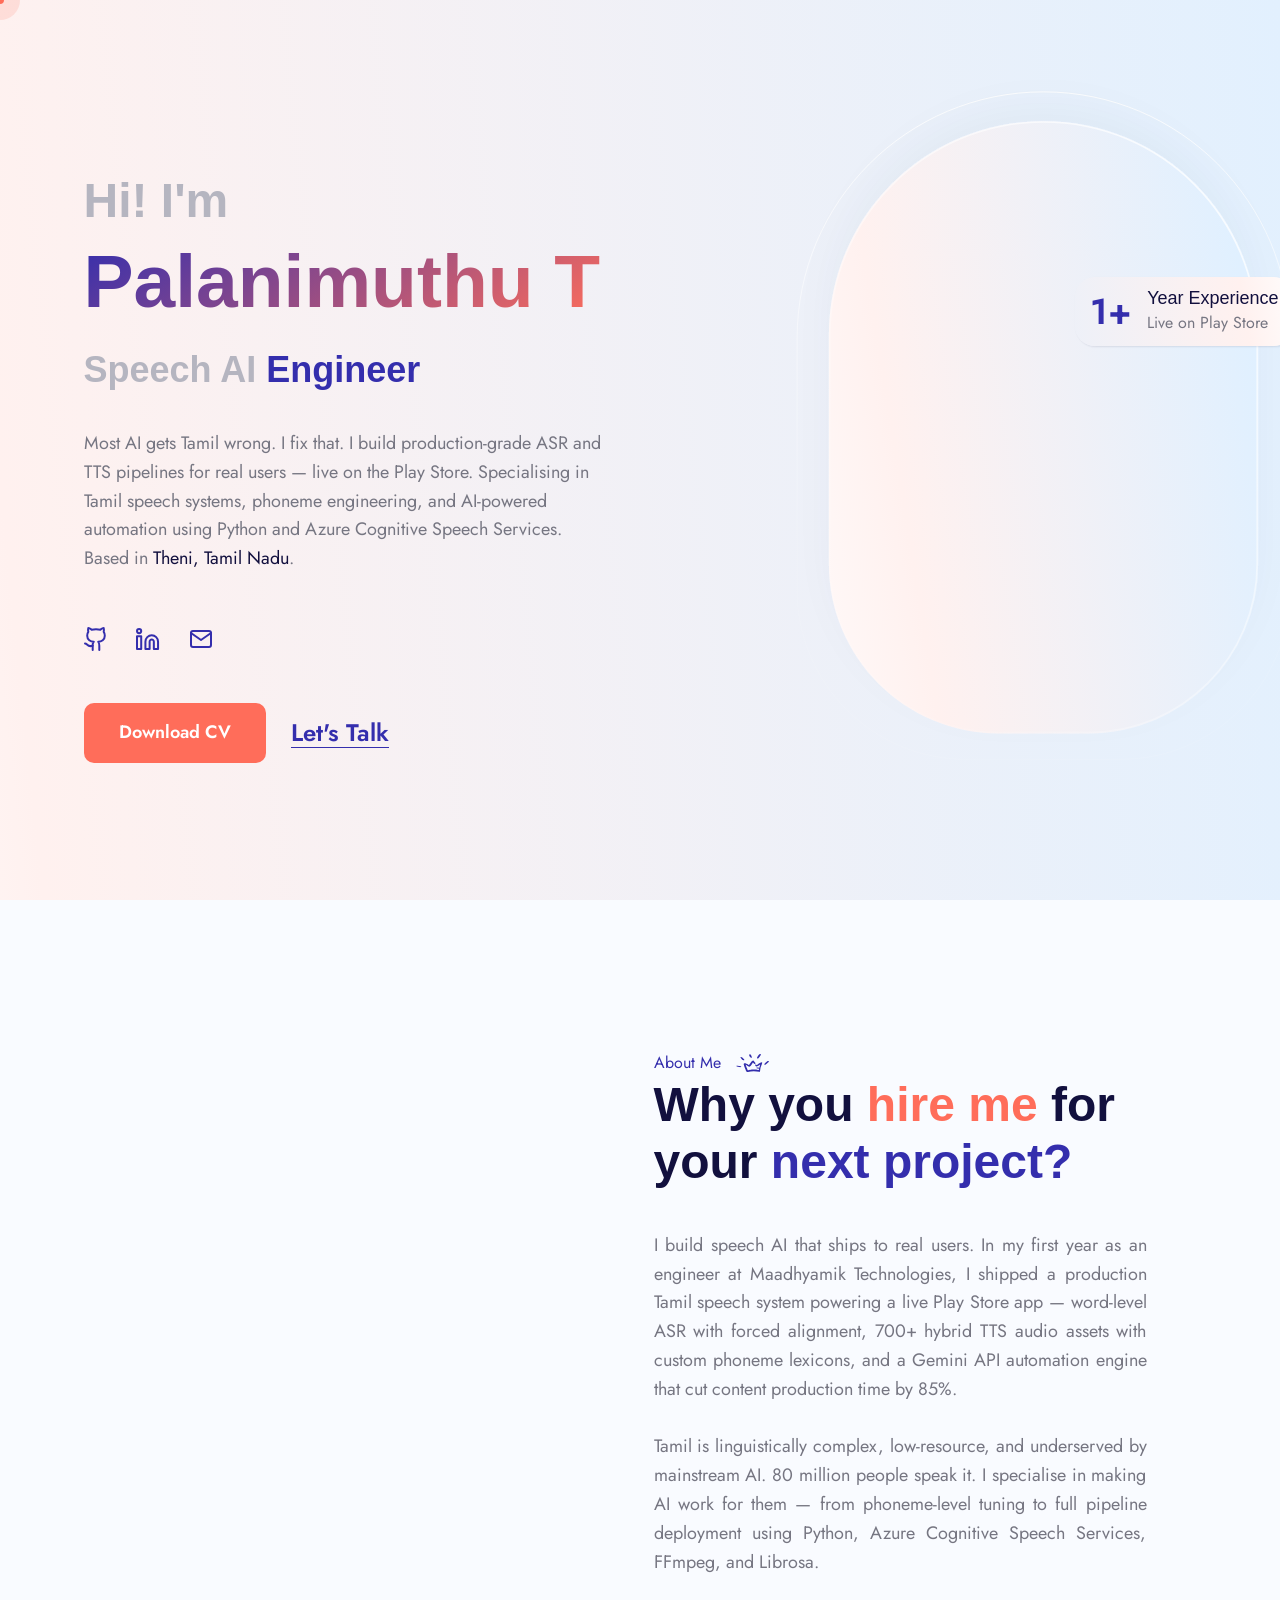
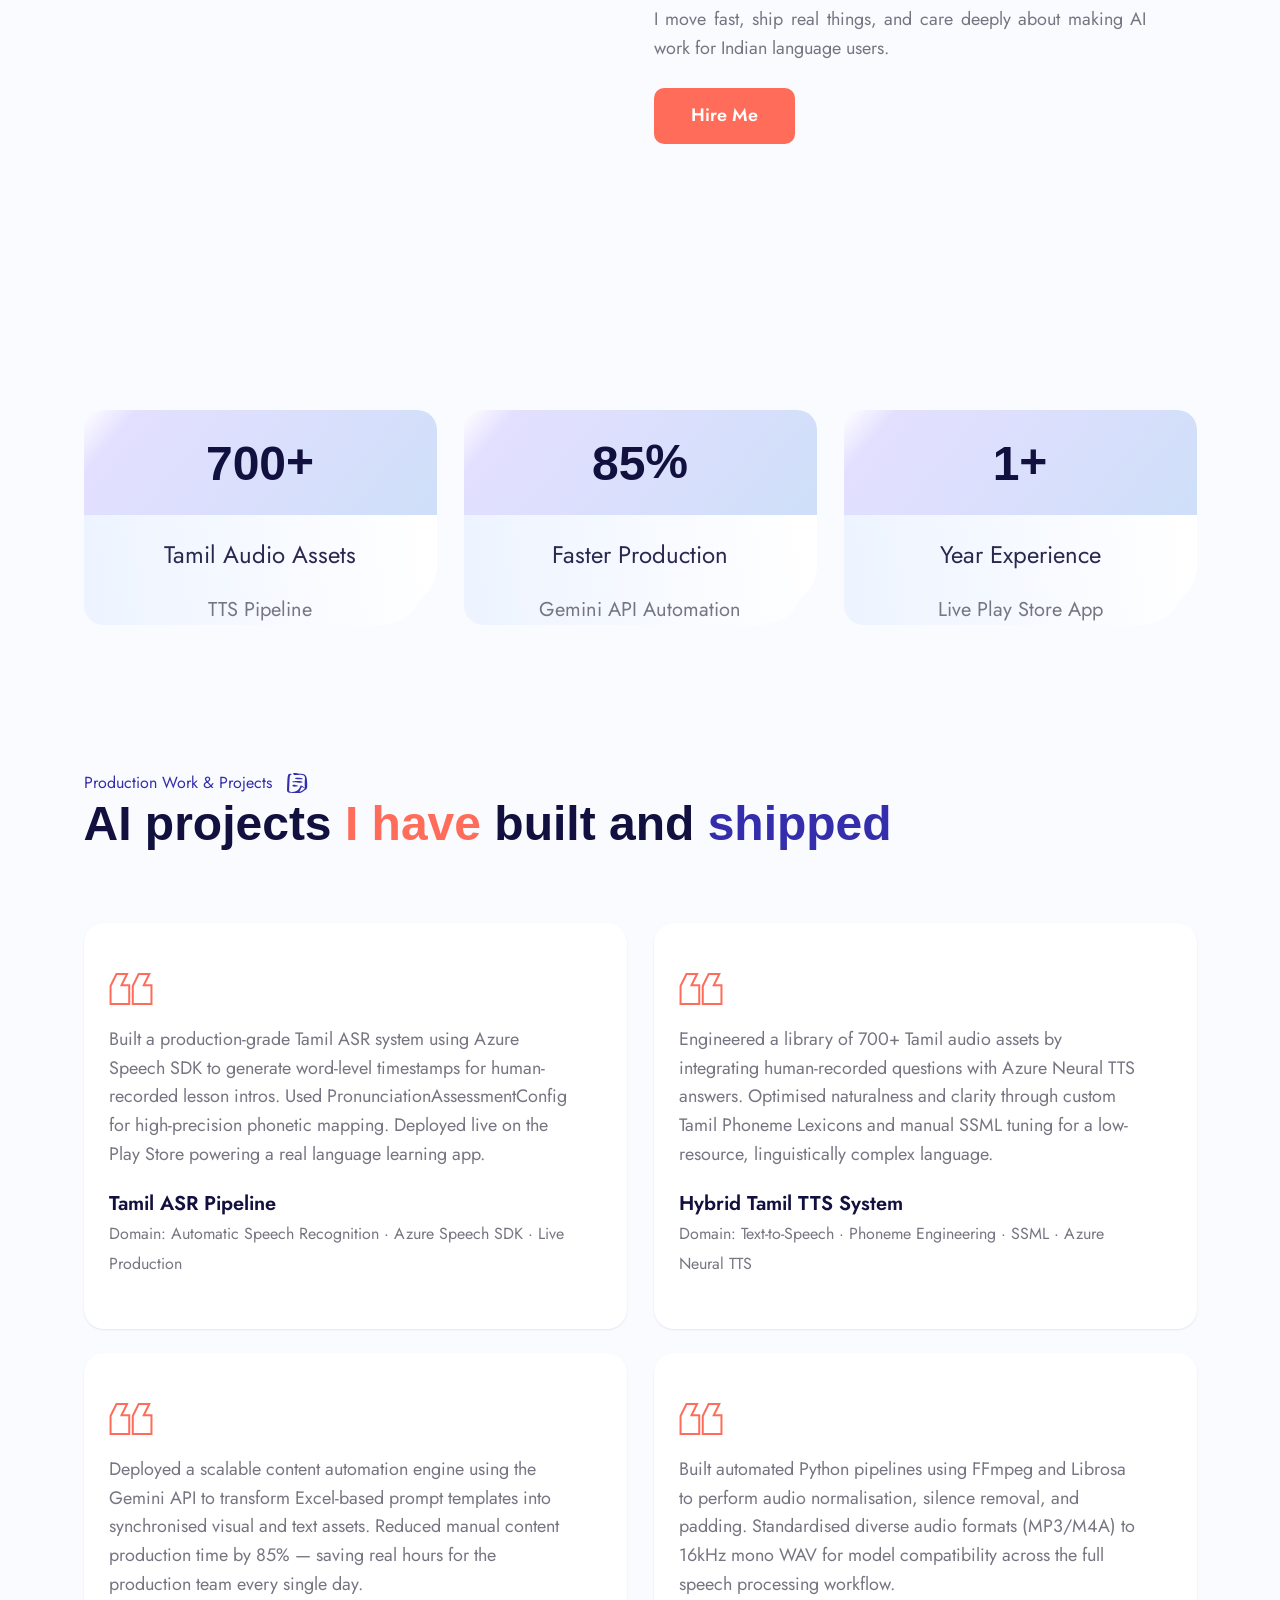
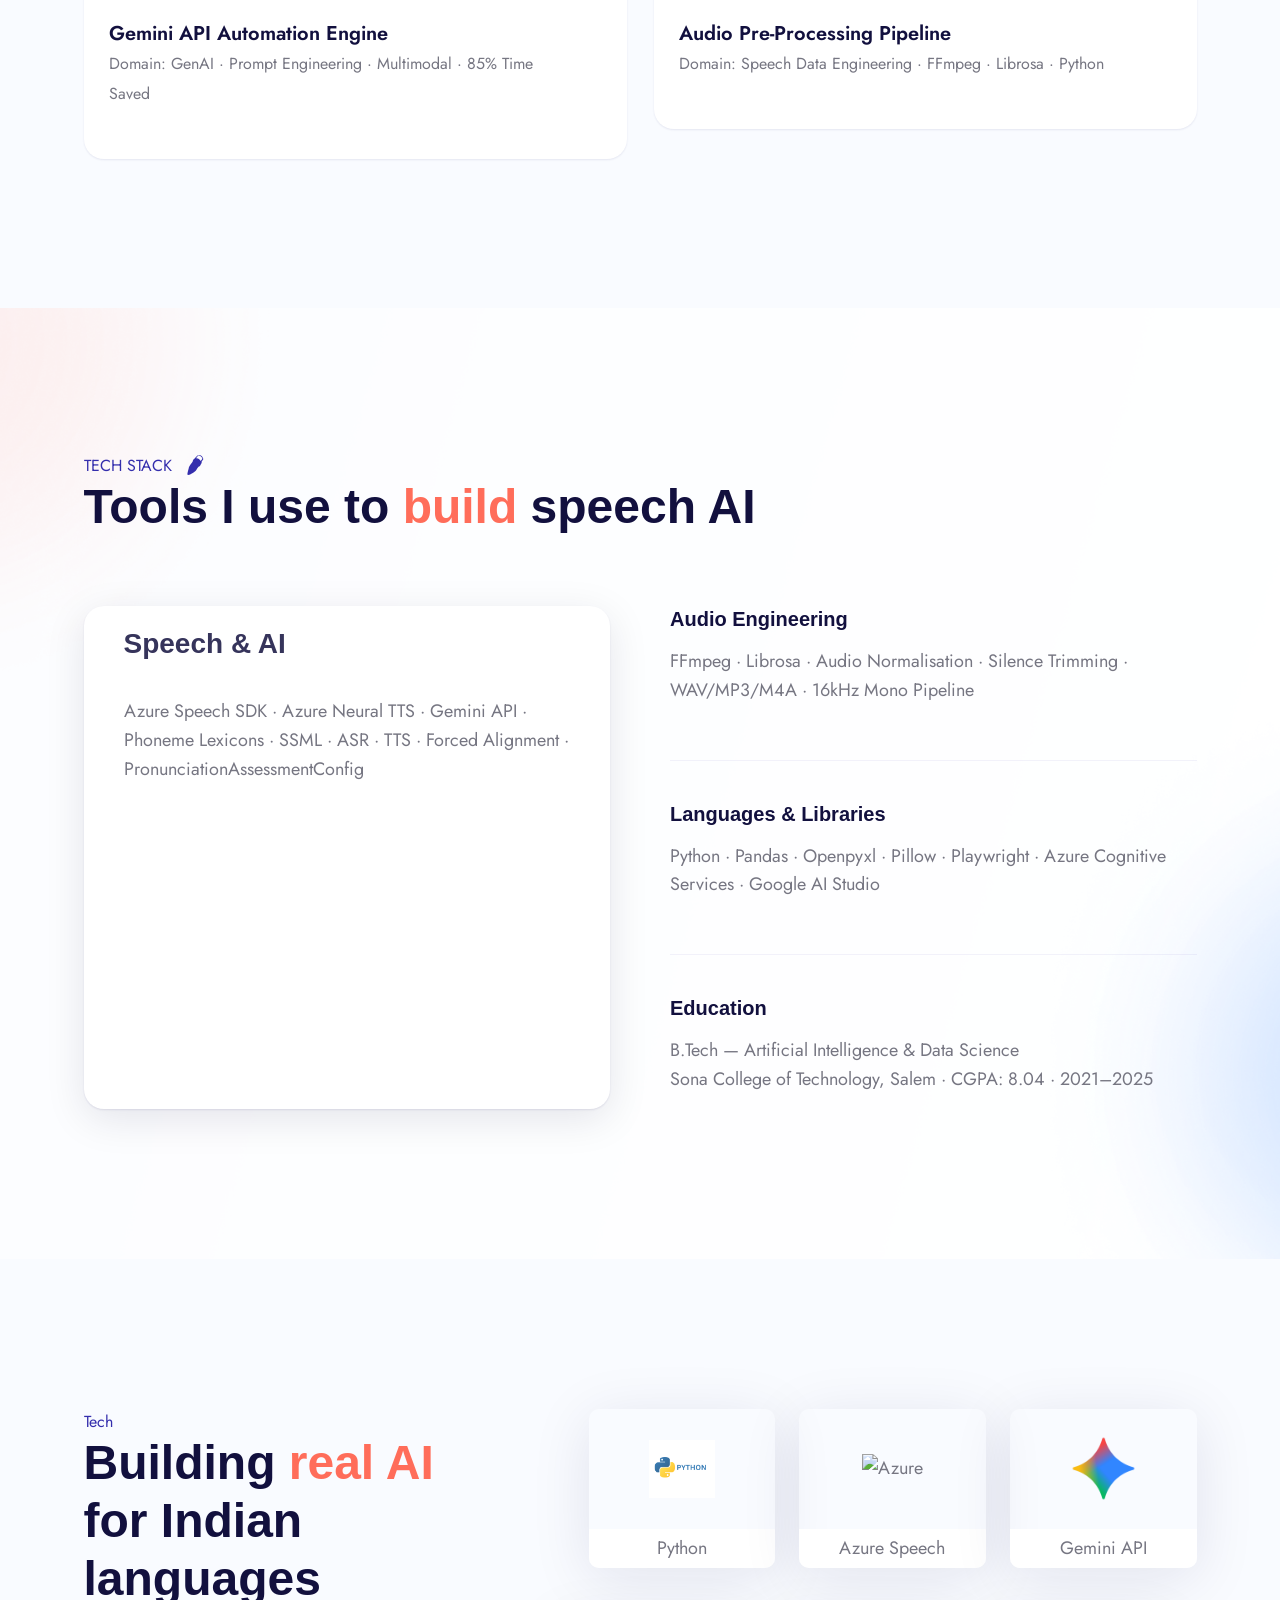
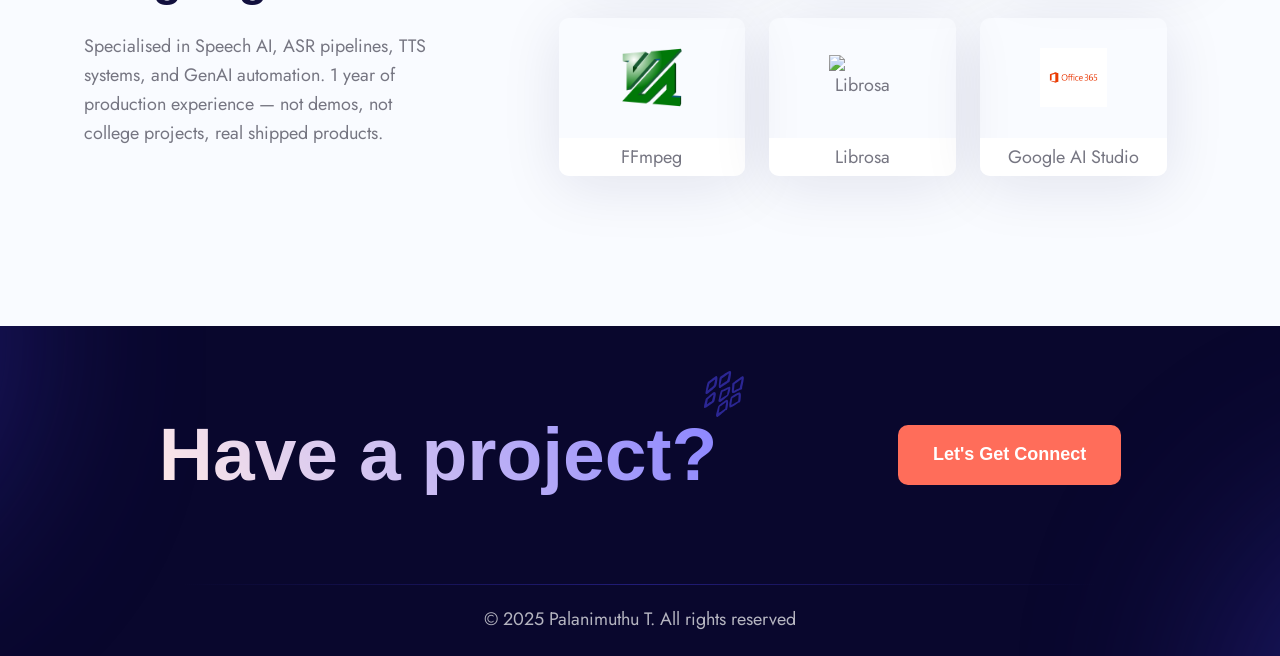
==== commit 1217cc66: "Add files via upload" ====
--- a/index.html
+++ b/index.html
@@ -2,15 +2,12 @@
 <html class="no-js" lang="en">
 
 <head>
-  <!-- Meta Tags -->
   <meta charset="utf-8">
   <meta http-equiv="x-ua-compatible" content="ie=edge">
   <meta name="viewport" content="width=device-width, initial-scale=1">
-  <meta name="author" content="Laralink">
-  <!-- Favicon Icon -->
+  <meta name="author" content="Palanimuthu T">
   <link rel="icon" href="assets/img/favicon.png">
-  <!-- Site Title -->
-  <title>Palanimuthu Portfolio</title>
+  <title>Palanimuthu T | Speech AI Engineer</title>
   <link rel="stylesheet" href="assets/css/plugins/bootstrap.min.css">
   <link rel="stylesheet" href="assets/css/plugins/fontawesome.min.css">
   <link rel="stylesheet" href="assets/css/plugins/odometer-theme-default.css">
@@ -23,97 +20,68 @@
   <div class="cs_preloader cs_center">
     <div class="cs_preloader_in"></div>
   </div>
-  
- 
-  <!-- Main content inside start-->
+
   <main>
     <!-- Start Hero Section -->
-
     <section class="cs_hero cs_style_2 cs_filled_bg" data-src="assets/img/bg/hero_bg_2.svg">
       <div class="container">
         <div class="row align-items-center">
           <div class="col-lg-6">
             <div class="cs_hero_info cs_pr_20">
-              <h4 class="cs_hero_meta cs_font_48 cs_white_blue_text_2 cs_semi_bold cs_primary_font mb-0">Hi! I’m<br>
-              </h4>
-              <h1 class="cs_hero_title cs_font_92 cs_black wow fadeInLeft" data-wow-duration="0.8s" data-wow-delay="0.2s"><span class="cs_gradient_text">Palanimuthu </span><span
-                  class="cs_gradient_border_text"></span></h1>
-              <h4 class="cs_hero_subtitle cs_font_36 cs_semi_bold cs_primary_font cs_white_blue_text_2">UI UX
-                <span class="cs_accent_color_2">DESIGNER</span>
+              <h4 class="cs_hero_meta cs_font_48 cs_white_blue_text_2 cs_semi_bold cs_primary_font mb-0">Hi! I'm<br></h4>
+              <h1 class="cs_hero_title cs_font_92 cs_black wow fadeInLeft" data-wow-duration="0.8s" data-wow-delay="0.2s">
+                <span class="cs_gradient_text">Palanimuthu T</span>
+              </h1>
+              <h4 class="cs_hero_subtitle cs_font_36 cs_semi_bold cs_primary_font cs_white_blue_text_2">
+                Speech AI <span class="cs_accent_color_2">Engineer</span>
               </h4>
               <p class="cs_hero_text">
-                I build dynamic user interfaces and websites, including <span class="cs_primary_color">React</span> applications and <span class="cs_primary_color">UI components</span> that enhance user experience and scale business growth. Currently, I'm living in <span class="cs_primary_color">Theni, Tamil Nadu</span>.
+                Most AI gets Tamil wrong. I fix that. I build production-grade ASR and TTS pipelines for real users — live on the Play Store. Specialising in Tamil speech systems, phoneme engineering, and AI-powered automation using Python and Azure Cognitive Speech Services. Based in <span class="cs_primary_color">Theni, Tamil Nadu</span>.
               </p>
 
               <div class="cs_social_btns d-flex">
                 <a class="cs_accent_color_2" href="https://github.com/PALANIMUTHU2003" target="_blank" aria-label="GitHub">
-                    <svg width="22" height="24" viewBox="0 0 22 24" fill="none" xmlns="http://www.w3.org/2000/svg">
-                        <path
-                            d="M15.3002 23V18.6C15.4532 17.222 15.0581 15.8391 14.2002 14.75C17.5002 14.75 20.8002 12.55 20.8002 8.7C20.8882 7.325 20.5032 5.972 19.7002 4.85C20.0082 3.585 20.0082 2.265 19.7002 1C19.7002 1 18.6002 1 16.4002 2.65C13.4962 2.1 10.5042 2.1 7.60016 2.65C5.40016 1 4.30016 1 4.30016 1C3.97016 2.265 3.97016 3.585 4.30016 4.85C3.49922 5.96747 3.11048 7.32807 3.20016 8.7C3.20016 12.55 6.50016 14.75 9.80016 14.75C9.37116 15.289 9.05216 15.905 8.86516 16.565C8.67816 17.225 8.62316 17.918 8.70016 18.6V23"
-                            stroke="currentColor" stroke-width="2" stroke-linecap="round" stroke-linejoin="round" />
-                        <path d="M8.7 18.5999C3.739 20.7999 3.2 16.3999 1 16.3999" stroke="currentColor" stroke-width="2"
-                            stroke-linecap="round" stroke-linejoin="round" />
-                    </svg>
+                  <svg width="22" height="24" viewBox="0 0 22 24" fill="none" xmlns="http://www.w3.org/2000/svg">
+                    <path d="M15.3002 23V18.6C15.4532 17.222 15.0581 15.8391 14.2002 14.75C17.5002 14.75 20.8002 12.55 20.8002 8.7C20.8882 7.325 20.5032 5.972 19.7002 4.85C20.0082 3.585 20.0082 2.265 19.7002 1C19.7002 1 18.6002 1 16.4002 2.65C13.4962 2.1 10.5042 2.1 7.60016 2.65C5.40016 1 4.30016 1 4.30016 1C3.97016 2.265 3.97016 3.585 4.30016 4.85C3.49922 5.96747 3.11048 7.32807 3.20016 8.7C3.20016 12.55 6.50016 14.75 9.80016 14.75C9.37116 15.289 9.05216 15.905 8.86516 16.565C8.67816 17.225 8.62316 17.918 8.70016 18.6V23" stroke="currentColor" stroke-width="2" stroke-linecap="round" stroke-linejoin="round"/>
+                    <path d="M8.7 18.5999C3.739 20.7999 3.2 16.3999 1 16.3999" stroke="currentColor" stroke-width="2" stroke-linecap="round" stroke-linejoin="round"/>
+                  </svg>
                 </a>
-                
                 <a class="cs_accent_color_2" href="https://www.linkedin.com/in/palanimuthu2003/" target="_blank" aria-label="LinkedIn">
-                    <svg width="24" height="22" viewBox="0 0 24 22" fill="none" xmlns="http://www.w3.org/2000/svg">
-                        <path
-                            d="M15.7367 7.3158C17.4117 7.3158 19.0182 7.98121 20.2026 9.16565C21.3871 10.3501 22.0525 11.9565 22.0525 13.6316V21H17.842V13.6316C17.842 13.0732 17.6201 12.5378 17.2253 12.1429C16.8305 11.7481 16.295 11.5263 15.7367 11.5263C15.1783 11.5263 14.6429 11.7481 14.248 12.1429C13.8532 12.5378 13.6314 13.0732 13.6314 13.6316V21H9.4209V13.6316C9.4209 11.9565 10.0863 10.3501 11.2708 9.16565C12.4552 7.98121 14.0616 7.3158 15.7367 7.3158Z"
-                            stroke="currentColor" stroke-width="2" stroke-linecap="round" stroke-linejoin="round" />
-                        <path d="M5.21053 8.36841H1V21H5.21053V8.36841Z" stroke="currentColor" stroke-width="2"
-                            stroke-linecap="round" stroke-linejoin="round" />
-                        <path
-                            d="M3.10526 5.21053C4.26797 5.21053 5.21053 4.26797 5.21053 3.10526C5.21053 1.94256 4.26797 1 3.10526 1C1.94256 1 1 1.94256 1 3.10526C1 4.26797 1.94256 5.21053 3.10526 5.21053Z"
-                            stroke="currentColor" stroke-width="2" stroke-linecap="round" stroke-linejoin="round" />
-                    </svg>
+                  <svg width="24" height="22" viewBox="0 0 24 22" fill="none" xmlns="http://www.w3.org/2000/svg">
+                    <path d="M15.7367 7.3158C17.4117 7.3158 19.0182 7.98121 20.2026 9.16565C21.3871 10.3501 22.0525 11.9565 22.0525 13.6316V21H17.842V13.6316C17.842 13.0732 17.6201 12.5378 17.2253 12.1429C16.8305 11.7481 16.295 11.5263 15.7367 11.5263C15.1783 11.5263 14.6429 11.7481 14.248 12.1429C13.8532 12.5378 13.6314 13.0732 13.6314 13.6316V21H9.4209V13.6316C9.4209 11.9565 10.0863 10.3501 11.2708 9.16565C12.4552 7.98121 14.0616 7.3158 15.7367 7.3158Z" stroke="currentColor" stroke-width="2" stroke-linecap="round" stroke-linejoin="round"/>
+                    <path d="M5.21053 8.36841H1V21H5.21053V8.36841Z" stroke="currentColor" stroke-width="2" stroke-linecap="round" stroke-linejoin="round"/>
+                    <path d="M3.10526 5.21053C4.26797 5.21053 5.21053 4.26797 5.21053 3.10526C5.21053 1.94256 4.26797 1 3.10526 1C1.94256 1 1 1.94256 1 3.10526C1 4.26797 1.94256 5.21053 3.10526 5.21053Z" stroke="currentColor" stroke-width="2" stroke-linecap="round" stroke-linejoin="round"/>
+                  </svg>
                 </a>
-                
                 <a class="cs_accent_color_2" href="mailto:tpalanimuthu2003@gmail.com" target="_blank" aria-label="Gmail">
-                    <svg width="22" height="18" viewBox="0 0 22 18" fill="none" xmlns="http://www.w3.org/2000/svg">
-                        <path
-                            d="M3 1H19C20.1 1 21 1.9 21 3V15C21 16.1 20.1 17 19 17H3C1.9 17 1 16.1 1 15V3C1 1.9 1.9 1 3 1Z"
-                            stroke="currentColor" stroke-width="2" stroke-linecap="round" stroke-linejoin="round" />
-                        <path d="M21 3L11 10L1 3" stroke="currentColor" stroke-width="2" stroke-linecap="round"
-                            stroke-linejoin="round" />
-                    </svg>
+                  <svg width="22" height="18" viewBox="0 0 22 18" fill="none" xmlns="http://www.w3.org/2000/svg">
+                    <path d="M3 1H19C20.1 1 21 1.9 21 3V15C21 16.1 20.1 17 19 17H3C1.9 17 1 16.1 1 15V3C1 1.9 1.9 1 3 1Z" stroke="currentColor" stroke-width="2" stroke-linecap="round" stroke-linejoin="round"/>
+                    <path d="M21 3L11 10L1 3" stroke="currentColor" stroke-width="2" stroke-linecap="round" stroke-linejoin="round"/>
+                  </svg>
                 </a>
-            </div>
-            
-                </a>
-                
-              </div>
+              </div>
+
               <div class="cs_btns">
-                <a href="#" class="cs_btn cs_style_1" download><span>Download CV</span></a>
-                <a class="cs_font_24 cs_accent_color_2 cs_accent_color_2_hover cs_text_btn cs_type_2 cs_semi_bold"
-                  href="contact.html">Let’s Talk</a>
-              </div>
-            </div>
-          </div>
-          <div class="col-lg-6">
-            <div class="cs_hero_image_box cs_filled_bg"
-            data-src="assets/img/bg/hero_bg_3.svg">
-            
-              <div
-                class="cs_happy_client position-absolute cs_white_bg d-flex align-items-center cs_radius_20 cs_gap_15">
-                <div class="cs_font_36 cs_semi_bold cs_accent_color_2">AI</div>
+                <a href="assets/Palanimuthu_T_Resume.pdf" class="cs_btn cs_style_1" download><span>Download CV</span></a>
+                <a class="cs_font_24 cs_accent_color_2 cs_accent_color_2_hover cs_text_btn cs_type_2 cs_semi_bold" href="contact.html">Let's Talk</a>
+              </div>
+            </div>
+          </div>
+          <div class="col-lg-6">
+            <div class="cs_hero_image_box cs_filled_bg" data-src="assets/img/bg/hero_bg_3.svg">
+              <div class="cs_happy_client position-absolute cs_white_bg d-flex align-items-center cs_radius_20 cs_gap_15">
+                <div class="cs_font_36 cs_semi_bold cs_accent_color_2">1+</div>
                 <div class="cs_font_16">
-                <h5 class="mb-0 cs_normal">B.Tech</h5>
-                <p class="mb-0">2025</p>
-                </div>
-                </div>
-                 <!-- Right Cylindrical Image -->
-        <div class="cylindrical-image-container">
-          <img src="assets/img/icon/blazer pic.png" alt="Image" class="cylindrical-image">
-      </div>
-                
-              </div>
-            </div>
-          </div>
-        </div>
-      </div>
-    </section>
-    <!-- Start Hero Section -->
+                  <h5 class="mb-0 cs_normal">Year Experience</h5>
+                  <p class="mb-0">Live on Play Store</p>
+                </div>
+              </div>
+            </div>
+          </div>
+        </div>
+      </div>
+    </section>
+    <!-- End Hero Section -->
 
     <!-- Start About Section -->
     <section class="position-relative">
@@ -123,571 +91,283 @@
       <div class="cs_height_150 cs_height_lg_80"></div>
       <div class="container">
         <div class="row">
-          <div class="col-lg-6">
+          <div class="col-lg-6 offset-lg-6">
             <div class="cs_pr_50">
               <div class="cs_section_heading cs_style_1">
                 <p class="cs_section_subtitle cs_accent_color_2 cs_font_16 wow fadeInLeft" data-wow-duration="0.8s" data-wow-delay="0.2s">
                   <span>About Me</span>
                   <svg width="34" height="18" viewBox="0 0 34 18" fill="none" xmlns="http://www.w3.org/2000/svg">
-                    <path fill-rule="evenodd" clip-rule="evenodd"
-                      d="M13.164 1.06887C13.1878 2.25431 14.6046 4.16031 15.5689 3.80003C15.9856 3.63732 15.9856 3.463 15.5332 2.19621C14.4498 -0.813889 13.1402 0.115862 13.164 1.06887ZM21.0215 3.75354C20.6882 4.67168 21.843 4.83439 22.6407 3.98598C23.4502 3.11433 24.3193 1.81268 24.7836 0.929407C25.2956 0.0810016 24.2955 -0.349012 23.4621 0.348307C22.474 1.16185 21.2477 3.11433 21.0215 3.75354ZM4.61598 3.0446C3.87784 3.33515 6.35416 6.33363 7.35421 6.35687C8.52093 6.38011 8.61615 6.12443 7.80659 5.06683C6.53272 3.39327 5.46126 2.70757 4.61598 3.0446ZM15.807 7.35636C15.3665 7.78637 14.8426 8.3791 14.6403 8.65803C12.9021 11.1916 12.8783 11.2149 12.0806 10.6221C10.2353 9.274 7.1994 8.35586 7.79467 10.7035C8.16374 12.1214 9.25905 14.7131 9.54478 15.5731C10.2829 17.8394 10.6758 18.2113 11.9854 17.9091C15.2355 17.1421 19.8787 17.1188 23.2003 17.851C24.0217 18.037 24.0693 17.944 24.1527 16.3285C24.3194 13.0628 26.248 9.87833 26.248 8.8556C26.248 7.70502 24.0217 8.56505 20.9978 10.8778L20.6882 11.1103L20.2477 10.8197C19.3429 10.227 18.8905 10.6919 19.4024 11.6797C19.8191 12.4817 20.1644 12.749 21.0811 12.319C21.6049 12.0749 22.3311 11.61 23.355 10.9011C23.7598 10.6221 24.0932 10.4246 24.0932 10.4594C24.0932 10.6221 23.3669 13.6671 23.3669 13.6787L21.5573 13.5276C20.1167 13.4695 19.9501 14.2133 21.4382 14.4342C21.593 14.4574 23.1169 14.6434 23.1169 14.6434C23.1169 14.6434 23.0574 15.2942 22.8907 15.6661C22.7121 16.038 22.4145 16.131 21.9264 15.9683C18.1047 14.7363 11.8782 16.2356 11.8663 16.2356C11.6401 16.2704 9.56861 10.9359 9.73528 10.7732C9.75909 10.75 10.0091 10.9011 10.2948 11.1103C13.5211 13.3998 13.8545 13.3301 15.9856 9.99456L16.9856 8.42559L17.3785 8.99507C18.5214 10.657 20.1405 9.92483 19.2357 8.70452C18.9262 8.29775 18.4143 7.6934 17.5928 6.75202C17.2238 6.32201 16.6761 6.50795 15.807 7.35636ZM31.2959 7.18203C30.8673 7.42609 28.6291 9.51805 28.3672 9.9132C27.8076 10.7848 28.9743 10.9824 30.0339 10.1921C31.2721 9.27399 33.0222 7.69341 33.0222 7.48421C33.0341 7.06582 31.8793 6.85661 31.2959 7.18203ZM1.8063 12.749C3.54448 13.1674 4.54451 13.272 4.93739 13.0628C5.58028 12.7257 5.28265 12.4817 3.75877 12.1098C3.6159 12.0749 2.21106 11.6914 1.24672 11.6914C0.556213 11.6914 -0.979555 12.0633 1.8063 12.749Z"
-                      fill="#342EAD" />
+                    <path fill-rule="evenodd" clip-rule="evenodd" d="M13.164 1.06887C13.1878 2.25431 14.6046 4.16031 15.5689 3.80003C15.9856 3.63732 15.9856 3.463 15.5332 2.19621C14.4498 -0.813889 13.1402 0.115862 13.164 1.06887ZM21.0215 3.75354C20.6882 4.67168 21.843 4.83439 22.6407 3.98598C23.4502 3.11433 24.3193 1.81268 24.7836 0.929407C25.2956 0.0810016 24.2955 -0.349012 23.4621 0.348307C22.474 1.16185 21.2477 3.11433 21.0215 3.75354ZM4.61598 3.0446C3.87784 3.33515 6.35416 6.33363 7.35421 6.35687C8.52093 6.38011 8.61615 6.12443 7.80659 5.06683C6.53272 3.39327 5.46126 2.70757 4.61598 3.0446ZM15.807 7.35636C15.3665 7.78637 14.8426 8.3791 14.6403 8.65803C12.9021 11.1916 12.8783 11.2149 12.0806 10.6221C10.2353 9.274 7.1994 8.35586 7.79467 10.7035C8.16374 12.1214 9.25905 14.7131 9.54478 15.5731C10.2829 17.8394 10.6758 18.2113 11.9854 17.9091C15.2355 17.1421 19.8787 17.1188 23.2003 17.851C24.0217 18.037 24.0693 17.944 24.1527 16.3285C24.3194 13.0628 26.248 9.87833 26.248 8.8556C26.248 7.70502 24.0217 8.56505 20.9978 10.8778L20.6882 11.1103L20.2477 10.8197C19.3429 10.227 18.8905 10.6919 19.4024 11.6797C19.8191 12.4817 20.1644 12.749 21.0811 12.319C21.6049 12.0749 22.3311 11.61 23.355 10.9011C23.7598 10.6221 24.0932 10.4246 24.0932 10.4594C24.0932 10.6221 23.3669 13.6671 23.3669 13.6787L21.5573 13.5276C20.1167 13.4695 19.9501 14.2133 21.4382 14.4342C21.593 14.4574 23.1169 14.6434 23.1169 14.6434C23.1169 14.6434 23.0574 15.2942 22.8907 15.6661C22.7121 16.038 22.4145 16.131 21.9264 15.9683C18.1047 14.7363 11.8782 16.2356 11.8663 16.2356C11.6401 16.2704 9.56861 10.9359 9.73528 10.7732C9.75909 10.75 10.0091 10.9011 10.2948 11.1103C13.5211 13.3998 13.8545 13.3301 15.9856 9.99456L16.9856 8.42559L17.3785 8.99507C18.5214 10.657 20.1405 9.92483 19.2357 8.70452C18.9262 8.29775 18.4143 7.6934 17.5928 6.75202C17.2238 6.32201 16.6761 6.50795 15.807 7.35636ZM31.2959 7.18203C30.8673 7.42609 28.6291 9.51805 28.3672 9.9132C27.8076 10.7848 28.9743 10.9824 30.0339 10.1921C31.2721 9.27399 33.0222 7.69341 33.0222 7.48421C33.0341 7.06582 31.8793 6.85661 31.2959 7.18203ZM1.8063 12.749C3.54448 13.1674 4.54451 13.272 4.93739 13.0628C5.58028 12.7257 5.28265 12.4817 3.75877 12.1098C3.6159 12.0749 2.21106 11.6914 1.24672 11.6914C0.556213 11.6914 -0.979555 12.0633 1.8063 12.749Z" fill="#342EAD"/>
                   </svg>
                 </p>
-                <h2 class="cs_section_title cs_font_48 cs_semi_bold">Why you <span class="cs_accent_color">hire me
-                  </span>
-                  for your <span class="cs_accent_color_2">next project?</span></h2>
+                <h2 class="cs_section_title cs_font_48 cs_semi_bold">Why you <span class="cs_accent_color">hire me</span> for your <span class="cs_accent_color_2">next project?</span></h2>
               </div>
               <div class="cs_height_40 cs_height_lg_30"></div>
               <p class="m-0" style="text-align: justify;">
-                I have strong expertise in UI/UX design, with experience using tools like Figma, React, and HTML/CSS to create responsive, user-friendly interfaces. I’m passionate about crafting intuitive designs that enhance user experience, focusing on both aesthetics and functionality. My approach is data-driven, ensuring the solutions I create are not only visually appealing but also optimized for real-world use. I’m always eager to stay ahead of trends and incorporate emerging technologies into my designs.
-            </p>
-            
+                I build speech AI that ships to real users. In my first year as an engineer at Maadhyamik Technologies, I shipped a production Tamil speech system powering a live Play Store app — word-level ASR with forced alignment, 700+ hybrid TTS audio assets with custom phoneme lexicons, and a Gemini API automation engine that cut content production time by 85%.
+                <br><br>
+                Tamil is linguistically complex, low-resource, and underserved by mainstream AI. 80 million people speak it. I specialise in making AI work for them — from phoneme-level tuning to full pipeline deployment using Python, Azure Cognitive Speech Services, FFmpeg, and Librosa.
+                <br><br>
+                I move fast, ship real things, and care deeply about making AI work for Indian language users.
+              </p>
               <div class="cs_height_25 cs_height_lg_20"></div>
               <a class="cs_btn cs_style_1" href="contact.html"><span>Hire Me</span></a>
             </div>
             <div class="cs_height_lg_30"></div>
           </div>
-          <div class="col-lg-6">
-            <div class="cs_pl_70">
-              <div class="cs_iconbox cs_style_2 cs_radius_20 cs_transition_4">
-                <div class="cs_iconbox_in">
-                  <div class="cs_iconbox_icon cs_center">
-                    <img src="assets/img/icon/about_icon_1.svg" alt="Icon">
-                  </div>
-                  <div class="cs_iconbox_info position-relative w-100">
-                    <h3 class="cs_iconbox_title cs_font_28 cs_medium m-0">UI Designs</h3>
-                    <p class="cs_iconbox_text">The visual design and elements users interact with</p>
-                    <div class="d-flex justify-content-between align-items-center">
-                      <span
-                        class="cs_letter_spacing_15 cs_ternary_color cs_secondary_font cs_font_15 text-uppercase m-0">11 Projects</span>
-                      <a href="portfolio.html" class="cs_circle_btn cs_style_1 cs_accent_color_2 cs_center rounded-circle">
-                        <svg width="11" height="11" viewBox="0 0 11 11" fill="none" xmlns="http://www.w3.org/2000/svg">
-                          <path d="M1 10L10 1" stroke="currentColor" stroke-width="2" stroke-linecap="round"
-                            stroke-linejoin="round" />
-                          <path d="M1 1H10V10" stroke="currentColor" stroke-width="2" stroke-linecap="round"
-                            stroke-linejoin="round" />
-                        </svg>
-                        <svg width="11" height="11" viewBox="0 0 11 11" fill="none" xmlns="http://www.w3.org/2000/svg">
-                          <path d="M1 10L10 1" stroke="currentColor" stroke-width="2" stroke-linecap="round"
-                            stroke-linejoin="round" />
-                          <path d="M1 1H10V10" stroke="currentColor" stroke-width="2" stroke-linecap="round"
-                            stroke-linejoin="round" />
-                        </svg>
-                      </a>
-                    </div>
-                  </div>
-                </div>
-              </div>
-              <div class="cs_iconbox cs_style_2 cs_radius_20 cs_transition_4">
-                <div class="cs_iconbox_in">
-                  <div class="cs_iconbox_icon cs_center">
-                    <img src="assets/img/icon/about_icon_2.svg" alt="Icon">
-                  </div>
-                  <div class="cs_iconbox_info position-relative w-100">
-                    <h3 class="cs_iconbox_title cs_font_28 cs_medium m-0">AI</h3>
-                    <p class="cs_iconbox_text">Creating systems that mimic human intelligence</p>
-                    <div class="d-flex justify-content-between align-items-center">
-                      <span
-                        class="cs_letter_spacing_15 cs_ternary_color cs_secondary_font cs_font_15 text-uppercase m-0">2
-                        Projects</span>
-                      <a href="portfolio.html" class="cs_circle_btn cs_style_1 cs_accent_color_2 cs_center rounded-circle">
-                        <svg width="11" height="11" viewBox="0 0 11 11" fill="none" xmlns="http://www.w3.org/2000/svg">
-                          <path d="M1 10L10 1" stroke="currentColor" stroke-width="2" stroke-linecap="round"
-                            stroke-linejoin="round" />
-                          <path d="M1 1H10V10" stroke="currentColor" stroke-width="2" stroke-linecap="round"
-                            stroke-linejoin="round" />
-                        </svg>
-                        <svg width="11" height="11" viewBox="0 0 11 11" fill="none" xmlns="http://www.w3.org/2000/svg">
-                          <path d="M1 10L10 1" stroke="currentColor" stroke-width="2" stroke-linecap="round"
-                            stroke-linejoin="round" />
-                          <path d="M1 1H10V10" stroke="currentColor" stroke-width="2" stroke-linecap="round"
-                            stroke-linejoin="round" />
-                        </svg>
-                      </a>
-                    </div>
-                  </div>
-                </div>
-              </div>
-              <div class="cs_iconbox cs_style_2 cs_radius_20 cs_transition_4">
-                <div class="cs_iconbox_in">
-                  <div class="cs_iconbox_icon cs_center">
-                    <img src="assets/img/icon/about_icon_3.svg" alt="Icon">
-                  </div>
-                  <div class="cs_iconbox_info position-relative w-100">
-                    <h3 class="cs_iconbox_title cs_font_28 cs_medium m-0">Data Analytics</h3>
-                    <p class="cs_iconbox_text">Analyzing data to find useful insights</p>
-                    <div class="d-flex justify-content-between align-items-center">
-                      <span
-                        class="cs_letter_spacing_15 cs_ternary_color cs_secondary_font cs_font_15 text-uppercase m-0">3
-                        Projects</span>
-                      <a href="portfolio.html" class="cs_circle_btn cs_style_1 cs_accent_color_2 cs_center rounded-circle">
-                        <svg width="11" height="11" viewBox="0 0 11 11" fill="none" xmlns="http://www.w3.org/2000/svg">
-                          <path d="M1 10L10 1" stroke="currentColor" stroke-width="2" stroke-linecap="round"
-                            stroke-linejoin="round" />
-                          <path d="M1 1H10V10" stroke="currentColor" stroke-width="2" stroke-linecap="round"
-                            stroke-linejoin="round" />
-                        </svg>
-                        <svg width="11" height="11" viewBox="0 0 11 11" fill="none" xmlns="http://www.w3.org/2000/svg">
-                          <path d="M1 10L10 1" stroke="currentColor" stroke-width="2" stroke-linecap="round"
-                            stroke-linejoin="round" />
-                          <path d="M1 1H10V10" stroke="currentColor" stroke-width="2" stroke-linecap="round"
-                            stroke-linejoin="round" />
-                        </svg>
-                      </a>
-                    </div>
-                  </div>
-                </div>
-              </div>
-            </div>
-          </div>
         </div>
       </div>
       <div class="cs_height_150 cs_height_lg_80"></div>
     </section>
     <!-- End About Section -->
 
-
-    <!-- Start Funfact Section -->
-<section class="cs_funfact_2_wrap">
-  <div class="cs_funfact_bg cs_filled_bg" data-src="assets/img/bg/funfact_bg_1.svg"></div>
-  <div class="container">
-    <div class="row cs_gap_40">
-      <div class="col-lg-4 cs_mt_40">
-        <div class="cs_funfact cs_style_2 text-center">
-          <div class="cs_funfact_in cs_filled_bg" data-src="assets/img/bg/funfact_bg.svg">
-            <h3 class="cs_funfact_number cs_font_48 cs_semi_bold cs_center m-0 overflow-hidden">
-              <span>
-                <span class="odometer" data-count-to="78"></span>
-              </span>
-            </h3>
-            <div class="cs_funfact_text cs_font_24 cs_center m-0"><span>Under Graduate</span></div>
-            <!-- Education and % symbol -->
-            <div class="cs_education cs_font_20 cs_center m-0"><span>Sona College of Technology, Salem</span></div>
-          </div>
-          <div class="cs_overlay">
-            <svg xmlns="http://www.w3.org/2000/svg" width="355" height="165" viewBox="0 0 355 165" fill="none">
-              <g filter="url(#filter_03)">
-                <path d="M24 16.221L308.426 16L311 113L27.5399 111.377L24 16.221Z"
-                  fill="url(#paint0_01)" fill-opacity="0.01" shape-rendering="crispEdges" />
-              </g>
-              <defs>
-                <filter id="filter_03" x="0" y="0" width="355" height="165" filterUnits="userSpaceOnUse"
-                  color-interpolation-filters="sRGB">
-                  <feFlood flood-opacity="0" result="BackgroundImageFix" />
-                  <feColorMatrix in="SourceAlpha" type="matrix" values="0 0 0 0 0 0 0 0 0 0 0 0 0 0 0 0 0 0 127 0"
-                    result="hardAlpha" />
-                  <feOffset dx="10" dy="18" />
-                  <feGaussianBlur stdDeviation="17" />
-                  <feComposite in2="hardAlpha" operator="out" />
-                  <feColorMatrix type="matrix" values="0 0 0 0 0 0 0 0 0 0 0 0 0 0 0 0 0 0 0.5 0" />
-                  <feBlend mode="normal" in2="BackgroundImageFix" result="effect1_dropShadow_260_814" />
-                  <feBlend mode="normal" in="SourceGraphic" in2="effect1_dropShadow_260_814" result="shape" />
-                </filter>
-                <linearGradient id="paint0_01" x1="-5.2411" y1="15.7916" x2="285.862" y2="-28.9565"
-                  gradientUnits="userSpaceOnUse">
-                  <stop stop-color="white" offset="1" />
-                  <stop offset="0.121176" stop-color="#E3DFFF" />
-                  <stop offset="1" stop-color="#CFDFF9" />
-                </linearGradient>
-              </defs>
-            </svg>
-          </div>
-        </div>
-      </div>
-
-      <div class="col-lg-4 cs_mt_40">
-        <div class="cs_funfact cs_style_2 text-center">
-          <div class="cs_funfact_in cs_filled_bg" data-src="assets/img/bg/funfact_bg.svg">
-            <h3 class="cs_funfact_number cs_font_48 cs_semi_bold cs_center m-0 overflow-hidden">
-              <span>
-                <span class="odometer" data-count-to="90"></span>
-              </span>
-            </h3>
-            <div class="cs_funfact_text cs_font_24 cs_center m-0"><span>Grade 12</span></div>
-            <!-- Education and % symbol -->
-            <div class="cs_education cs_font_20 cs_center m-0"><span>VMMHSS, Theni</span></div>
-          </div>
-          <div class="cs_overlay">
-            <svg xmlns="http://www.w3.org/2000/svg" width="355" height="165" viewBox="0 0 355 165" fill="none">
-              <g filter="url(#filter_01)">
-                <path d="M24 16.221L308.426 16L311 113L27.5399 111.377L24 16.221Z"
-                  fill="url(#paint0_02)" fill-opacity="0.01" shape-rendering="crispEdges" />
-              </g>
-              <defs>
-                <filter id="filter_01" x="0" y="0" width="355" height="165" filterUnits="userSpaceOnUse"
-                  color-interpolation-filters="sRGB">
-                  <feFlood flood-opacity="0" result="BackgroundImageFix" />
-                  <feColorMatrix in="SourceAlpha" type="matrix" values="0 0 0 0 0 0 0 0 0 0 0 0 0 0 0 0 0 0 127 0"
-                    result="hardAlpha" />
-                  <feOffset dx="10" dy="18" />
-                  <feGaussianBlur stdDeviation="17" />
-                  <feComposite in2="hardAlpha" operator="out" />
-                  <feColorMatrix type="matrix" values="0 0 0 0 0 0 0 0 0 0 0 0 0 0 0 0 0 0 0.5 0" />
-                  <feBlend mode="normal" in2="BackgroundImageFix" result="effect1_dropShadow_260_814" />
-                  <feBlend mode="normal" in="SourceGraphic" in2="effect1_dropShadow_260_814" result="shape" />
-                </filter>
-                <linearGradient id="paint0_02" x1="-5.2411" y1="15.7916" x2="285.862" y2="-28.9565"
-                  gradientUnits="userSpaceOnUse">
-                  <stop stop-color="white" offset="1" />
-                  <stop offset="0.121176" stop-color="#E3DFFF" />
-                  <stop offset="1" stop-color="#CFDFF9" />
-                </linearGradient>
-              </defs>
-            </svg>
-          </div>
-        </div>
-      </div>
-
-      <div class="col-lg-4 cs_mt_40">
-        <div class="cs_funfact cs_style_2 text-center">
-          <div class="cs_funfact_in cs_filled_bg" data-src="assets/img/bg/funfact_bg.svg">
-            <h3 class="cs_funfact_number cs_font_48 cs_semi_bold cs_center m-0 overflow-hidden">
-              <span>
-                <span class="odometer" data-count-to="83"></span>
-              </span>
-            </h3>
-            <div class="cs_funfact_text cs_font_24 cs_center m-0"><span>Grade 10</span></div>
-            <!-- Education and % symbol -->
-            <div class="cs_education cs_font_20 cs_center m-0"><span>VMMHSS, Theni</span></div>
-          </div>
-          <div class="cs_overlay">
-            <svg xmlns="http://www.w3.org/2000/svg" width="355" height="165" viewBox="0 0 355 165" fill="none">
-              <g filter="url(#filter_02)">
-                <path d="M24 16.221L308.426 16L311 113L27.5399 111.377L24 16.221Z"
-                  fill="url(#paint0_03)" fill-opacity="0.01" shape-rendering="crispEdges" />
-              </g>
-              <defs>
-                <filter id="filter_02" x="0" y="0" width="355" height="165" filterUnits="userSpaceOnUse"
-                  color-interpolation-filters="sRGB">
-                  <feFlood flood-opacity="0" result="BackgroundImageFix" />
-                  <feColorMatrix in="SourceAlpha" type="matrix" values="0 0 0 0 0 0 0 0 0 0 0 0 0 0 0 0 0 0 127 0"
-                    result="hardAlpha" />
-                  <feOffset dx="10" dy="18" />
-                  <feGaussianBlur stdDeviation="17" />
-                  <feComposite in2="hardAlpha" operator="out" />
-                  <feColorMatrix type="matrix" values="0 0 0 0 0 0 0 0 0 0 0 0 0 0 0 0 0 0 0.5 0" />
-                  <feBlend mode="normal" in2="BackgroundImageFix" result="effect1_dropShadow_260_814" />
-                  <feBlend mode="normal" in="SourceGraphic" in2="effect1_dropShadow_260_814" result="shape" />
-                </filter>
-                <linearGradient id="paint0_03" x1="-5.2411" y1="15.7916" x2="285.862" y2="-28.9565"
-                  gradientUnits="userSpaceOnUse">
-                  <stop stop-color="white" offset="1" />
-                  <stop offset="0.121176" stop-color="#E3DFFF" />
-                  <stop offset="1" stop-color="#CFDFF9" />
-                </linearGradient>
-              </defs>
-            </svg>
-          </div>
-        </div>
-      </div>
-    </div>
-  </div>
-</section>
-<!-- End Funfact Section -->
-
-    <!-- Start Testimonial Section -->
+    <!-- Start Stats Section -->
+    <section class="cs_funfact_2_wrap">
+      <div class="cs_funfact_bg cs_filled_bg" data-src="assets/img/bg/funfact_bg_1.svg"></div>
+      <div class="container">
+        <div class="row cs_gap_40">
+          <div class="col-lg-4 cs_mt_40">
+            <div class="cs_funfact cs_style_2 text-center">
+              <div class="cs_funfact_in cs_filled_bg" data-src="assets/img/bg/funfact_bg.svg">
+                <h3 class="cs_funfact_number cs_font_48 cs_semi_bold cs_center m-0 overflow-hidden">
+                  <span><span class="odometer" data-count-to="700">700</span>+</span>
+                </h3>
+                <div class="cs_funfact_text cs_font_24 cs_center m-0"><span>Tamil Audio Assets</span></div>
+                <div class="cs_education cs_font_20 cs_center m-0"><span>TTS Pipeline</span></div>
+              </div>
+            </div>
+          </div>
+          <div class="col-lg-4 cs_mt_40">
+            <div class="cs_funfact cs_style_2 text-center">
+              <div class="cs_funfact_in cs_filled_bg" data-src="assets/img/bg/funfact_bg.svg">
+                <h3 class="cs_funfact_number cs_font_48 cs_semi_bold cs_center m-0 overflow-hidden">
+                  <span><span class="odometer" data-count-to="85">85</span>%</span>
+                </h3>
+                <div class="cs_funfact_text cs_font_24 cs_center m-0"><span>Faster Production</span></div>
+                <div class="cs_education cs_font_20 cs_center m-0"><span>Gemini API Automation</span></div>
+              </div>
+            </div>
+          </div>
+          <div class="col-lg-4 cs_mt_40">
+            <div class="cs_funfact cs_style_2 text-center">
+              <div class="cs_funfact_in cs_filled_bg" data-src="assets/img/bg/funfact_bg.svg">
+                <h3 class="cs_funfact_number cs_font_48 cs_semi_bold cs_center m-0 overflow-hidden">
+                  <span><span class="odometer" data-count-to="1">1</span>+</span>
+                </h3>
+                <div class="cs_funfact_text cs_font_24 cs_center m-0"><span>Year Experience</span></div>
+                <div class="cs_education cs_font_20 cs_center m-0"><span>Live Play Store App</span></div>
+              </div>
+            </div>
+          </div>
+        </div>
+      </div>
+    </section>
+    <!-- End Stats Section -->
+
+    <!-- Start Projects Section -->
     <section class="position-relative">
       <div class="cs_height_145 cs_height_lg_80"></div>
       <div class="container">
         <div class="d-lg-flex justify-content-between">
           <div class="cs_section_heading cs_style_1">
             <p class="cs_section_subtitle cs_accent_color_2 cs_font_16 wow fadeInLeft" data-wow-duration="0.8s" data-wow-delay="0.2s">
-              <span>Mini Projects</span>
+              <span>Production Work & Projects</span>
               <svg width="21" height="20" viewBox="0 0 21 20" fill="none" xmlns="http://www.w3.org/2000/svg">
-                <path fill-rule="evenodd" clip-rule="evenodd"
-                  d="M6.32185 0.162195C5.92711 0.458249 6.20673 1.29707 6.83174 1.70825C7.35805 2.05365 9.61133 2.16878 11.2561 1.95496C15.7627 1.34641 18.2298 2.57997 17.9831 5.2938C17.6377 9.27408 17.5719 12.0866 17.8186 13.4353C18.0982 14.9978 18.0653 14.8826 17.539 14.4879C17.0292 14.1096 15.8614 13.3366 15.2035 12.9254C14.6607 12.5965 13.7232 12.1195 13.5423 12.728C13.2462 13.7313 12.358 15.2774 11.5686 16.33C9.77579 18.7149 6.32185 19.2577 3.36131 18.7478C2.11131 18.534 2.07841 18.1063 2.12775 17.1688C2.29223 13.8136 2.52246 4.86616 2.9172 2.97471C3.11457 2.02076 3.34485 1.85628 4.08498 1.64246C5.38433 1.28062 4.4962 0.655619 2.96659 0.836541C1.89751 0.968121 1.28895 1.36286 0.910659 2.76089C0.334999 4.9484 0.400789 8.92867 0.0060502 17.0702C-0.0926344 18.9781 1.02579 19.636 2.63764 19.8004C3.59159 19.8991 5.03895 19.932 7.47317 19.9649C10.4995 19.9978 12.0126 20.0471 13.0324 19.8991C14.1837 19.7346 14.6936 19.3235 16.0588 18.4188C20.368 15.5241 20.2035 15.7873 20.2199 11.9714C20.2528 3.22142 19.0357 0.984568 14.0686 0.754304C12.6212 0.688514 11.2232 0.524037 10.6969 0.37601C9.3153 -0.00228091 6.71659 -0.133858 6.32185 0.162195ZM9.24946 4.83327C8.0488 4.93195 7.63768 5.82011 8.65742 6.09972C9.49624 6.32998 13.7067 6.37932 15.1048 6.2313C15.96 6.13261 15.6146 5.52406 14.9238 5.228C13.9041 4.78392 11.8153 4.61945 9.24946 4.83327ZM7.17715 8.18854C4.34819 8.32012 5.08831 9.09315 6.33831 9.33986C8.87122 9.83328 15.5982 9.89908 15.5982 9.24118C15.5982 8.33657 12.3745 7.94183 7.17715 8.18854ZM7.19353 13.6984C8.3613 13.6655 10.6969 13.4682 11.1245 13.3366C11.8647 13.1063 10.8449 12.3168 9.56203 12.1359C7.83504 11.8892 7.11129 11.8234 6.70011 11.8563C4.52905 11.9714 5.483 13.7478 7.19353 13.6984ZM17.8021 15.5405C17.6048 15.6886 15.7133 17.5965 13.4436 18.5504C12.5883 18.9123 12.1442 18.8629 12.7034 18.1392C13.1475 17.3333 14.6772 13.9287 15.0555 13.9287C15.2693 13.9451 17.8021 15.5405 17.8021 15.5405Z"
-                  fill="currentColor" />
+                <path fill-rule="evenodd" clip-rule="evenodd" d="M6.32185 0.162195C5.92711 0.458249 6.20673 1.29707 6.83174 1.70825C7.35805 2.05365 9.61133 2.16878 11.2561 1.95496C15.7627 1.34641 18.2298 2.57997 17.9831 5.2938C17.6377 9.27408 17.5719 12.0866 17.8186 13.4353C18.0982 14.9978 18.0653 14.8826 17.539 14.4879C17.0292 14.1096 15.8614 13.3366 15.2035 12.9254C14.6607 12.5965 13.7232 12.1195 13.5423 12.728C13.2462 13.7313 12.358 15.2774 11.5686 16.33C9.77579 18.7149 6.32185 19.2577 3.36131 18.7478C2.11131 18.534 2.07841 18.1063 2.12775 17.1688C2.29223 13.8136 2.52246 4.86616 2.9172 2.97471C3.11457 2.02076 3.34485 1.85628 4.08498 1.64246C5.38433 1.28062 4.4962 0.655619 2.96659 0.836541C1.89751 0.968121 1.28895 1.36286 0.910659 2.76089C0.334999 4.9484 0.400789 8.92867 0.0060502 17.0702C-0.0926344 18.9781 1.02579 19.636 2.63764 19.8004C3.59159 19.8991 5.03895 19.932 7.47317 19.9649C10.4995 19.9978 12.0126 20.0471 13.0324 19.8991C14.1837 19.7346 14.6936 19.3235 16.0588 18.4188C20.368 15.5241 20.2035 15.7873 20.2199 11.9714C20.2528 3.22142 19.0357 0.984568 14.0686 0.754304C12.6212 0.688514 11.2232 0.524037 10.6969 0.37601C9.3153 -0.00228091 6.71659 -0.133858 6.32185 0.162195ZM9.24946 4.83327C8.0488 4.93195 7.63768 5.82011 8.65742 6.09972C9.49624 6.32998 13.7067 6.37932 15.1048 6.2313C15.96 6.13261 15.6146 5.52406 14.9238 5.228C13.9041 4.78392 11.8153 4.61945 9.24946 4.83327ZM7.17715 8.18854C4.34819 8.32012 5.08831 9.09315 6.33831 9.33986C8.87122 9.83328 15.5982 9.89908 15.5982 9.24118C15.5982 8.33657 12.3745 7.94183 7.17715 8.18854ZM7.19353 13.6984C8.3613 13.6655 10.6969 13.4682 11.1245 13.3366C11.8647 13.1063 10.8449 12.3168 9.56203 12.1359C7.83504 11.8892 7.11129 11.8234 6.70011 11.8563C4.52905 11.9714 5.483 13.7478 7.19353 13.6984ZM17.8021 15.5405C17.6048 15.6886 15.7133 17.5965 13.4436 18.5504C12.5883 18.9123 12.1442 18.8629 12.7034 18.1392C13.1475 17.3333 14.6772 13.9287 15.0555 13.9287C15.2693 13.9451 17.8021 15.5405 17.8021 15.5405Z" fill="currentColor"/>
               </svg>
-
             </p>
-            <h2 class="cs_section_title cs_font_48 cs_semi_bold">Projects <span class="cs_accent_color">about AI</span>
-              that I have<br>completed <span class="cs_accent_color_2"></span>
-            </h2>
-          </div>
-          <div class="align-self-end">
-            <div class="cs_height_25 cs_height_lg_25"></div>
-            <a class="cs_portfolio_text_btn d-inline-flex cs_gap_25 align-items-center cs_font_24 cs_accent_color cs_semi_bold"
-              href="testimonial.html">
-              </span>
-            </a>
+            <h2 class="cs_section_title cs_font_48 cs_semi_bold">AI projects <span class="cs_accent_color">I have</span> built and <span class="cs_accent_color_2">shipped</span></h2>
           </div>
         </div>
         <div class="cs_height_70 cs_height_lg_30"></div>
         <div class="row cs_gap_70">
+
           <div class="col-lg-6">
             <div class="cs_testimonial cs_style_2 cs_radius_20 cs_white_bg cs_transition_3 cs_transform_up_hover_3">
               <div class="cs_testimonial_in">
-                <div class="cs_testimonial_img overflow-hidden">
-                </div>
                 <div class="cs_testimonial_info">
-                  <img class="cs_testimonial_quote" src="assets/img/icon/Quote.svg" alt="Testmonial Quote">
-                  <p class="cs_testimonial_text">Developed a machine learning model to classify restaurant reviews as positive or negative, applying NLP techniques like lemmatization, preprocessing, and feature extraction. 
-                    Solved overfitting issues to create a robust feedback automation system. </p>
+                  <img class="cs_testimonial_quote" src="assets/img/icon/Quote.svg" alt="Quote">
+                  <p class="cs_testimonial_text">Built a production-grade Tamil ASR system using Azure Speech SDK to generate word-level timestamps for human-recorded lesson intros. Used PronunciationAssessmentConfig for high-precision phonetic mapping. Deployed live on the Play Store powering a real language learning app.</p>
                   <div class="cs_testimonial_author">
-                    <div class="cs_author_name cs_font_20 cs_semi_bold">Sentiment Analysis</div>
-                    <div class="cs_author_designation cs_font_16">Domain: Natural Language Processing
-                    </div>
+                    <div class="cs_author_name cs_font_20 cs_semi_bold">Tamil ASR Pipeline</div>
+                    <div class="cs_author_designation cs_font_16">Domain: Automatic Speech Recognition · Azure Speech SDK · Live Production</div>
                   </div>
                 </div>
               </div>
             </div>
           </div>
+
           <div class="col-lg-6">
             <div class="cs_testimonial cs_style_2 cs_radius_20 cs_white_bg cs_transition_3 cs_transform_up_hover_3">
               <div class="cs_testimonial_in">
-                <div class="cs_testimonial_img overflow-hidden">
-                </div>
                 <div class="cs_testimonial_info">
-                  <img class="cs_testimonial_quote" src="assets/img/icon/Quote.svg" alt="Testmonial Quote">
-                  <p class="cs_testimonial_text">Built an AI tool to offer personalized financial advice using LLaMA 2 and QLoRA. 
-                    Analyzed income, expenses, and savings data to provide tailored investment and career guidance for users with varying financial literacy. </p>
+                  <img class="cs_testimonial_quote" src="assets/img/icon/Quote.svg" alt="Quote">
+                  <p class="cs_testimonial_text">Engineered a library of 700+ Tamil audio assets by integrating human-recorded questions with Azure Neural TTS answers. Optimised naturalness and clarity through custom Tamil Phoneme Lexicons and manual SSML tuning for a low-resource, linguistically complex language.</p>
                   <div class="cs_testimonial_author">
-                    <div class="cs_author_name cs_font_20 cs_semi_bold"> Personal Finance Assistant</div>
-                    <div class="cs_author_designation cs_font_16">Domain: AI and Financial Analytics</div>
+                    <div class="cs_author_name cs_font_20 cs_semi_bold">Hybrid Tamil TTS System</div>
+                    <div class="cs_author_designation cs_font_16">Domain: Text-to-Speech · Phoneme Engineering · SSML · Azure Neural TTS</div>
                   </div>
                 </div>
               </div>
             </div>
           </div>
+
+          <div class="col-lg-6">
+            <div class="cs_testimonial cs_style_2 cs_radius_20 cs_white_bg cs_transition_3 cs_transform_up_hover_3">
+              <div class="cs_testimonial_in">
+                <div class="cs_testimonial_info">
+                  <img class="cs_testimonial_quote" src="assets/img/icon/Quote.svg" alt="Quote">
+                  <p class="cs_testimonial_text">Deployed a scalable content automation engine using the Gemini API to transform Excel-based prompt templates into synchronised visual and text assets. Reduced manual content production time by 85% — saving real hours for the production team every single day.</p>
+                  <div class="cs_testimonial_author">
+                    <div class="cs_author_name cs_font_20 cs_semi_bold">Gemini API Automation Engine</div>
+                    <div class="cs_author_designation cs_font_16">Domain: GenAI · Prompt Engineering · Multimodal · 85% Time Saved</div>
+                  </div>
+                </div>
+              </div>
+            </div>
+          </div>
+
+          <div class="col-lg-6">
+            <div class="cs_testimonial cs_style_2 cs_radius_20 cs_white_bg cs_transition_3 cs_transform_up_hover_3">
+              <div class="cs_testimonial_in">
+                <div class="cs_testimonial_info">
+                  <img class="cs_testimonial_quote" src="assets/img/icon/Quote.svg" alt="Quote">
+                  <p class="cs_testimonial_text">Built automated Python pipelines using FFmpeg and Librosa to perform audio normalisation, silence removal, and padding. Standardised diverse audio formats (MP3/M4A) to 16kHz mono WAV for model compatibility across the full speech processing workflow.</p>
+                  <div class="cs_testimonial_author">
+                    <div class="cs_author_name cs_font_20 cs_semi_bold">Audio Pre-Processing Pipeline</div>
+                    <div class="cs_author_designation cs_font_16">Domain: Speech Data Engineering · FFmpeg · Librosa · Python</div>
+                  </div>
+                </div>
+              </div>
+            </div>
+          </div>
+
         </div>
       </div>
       <div class="cs_height_125 cs_height_lg_55"></div>
     </section>
-    <!-- End Testimonial Section -->
-
-    <!-- Start Blog Section -->
+    <!-- End Projects Section -->
+
+    <!-- Start Skills Section -->
     <section class="cs_filled_bg" data-src="assets/img/bg/blog_bg_2.png">
       <div class="cs_height_145 cs_height_lg_75"></div>
       <div class="container">
         <div class="d-md-flex justify-content-between">
           <div class="cs_section_heading cs_style_1">
             <p class="cs_section_subtitle cs_accent_color_2 cs_font_16 wow fadeInLeft" data-wow-duration="0.8s" data-wow-delay="0.2s">
-              <span>UI DESIGNS</span>
+              <span>TECH STACK</span>
               <svg width="17" height="21" viewBox="0 0 17 21" fill="none" xmlns="http://www.w3.org/2000/svg">
-                <path fill-rule="evenodd" clip-rule="evenodd"
-                  d="M11.1794 0.136775C10.2881 0.345851 9.66098 0.907053 8.49451 2.56862C8.16439 3.04177 7.83427 3.42691 7.75723 3.42691C7.52618 3.42691 6.88797 3.82302 6.63489 4.37322C6.50283 4.65937 6.24975 5.03346 6.07372 5.22054C5.45753 6.02382 6.2938 6.05681 4.88531 7.87246C2.75059 10.6454 1.89221 12.0209 1.81517 12.7691C1.72715 13.6935 0.186681 18.6012 0.494775 19.4485C0.703801 20.0427 1.40809 20.1637 2.43144 19.8556C4.26904 19.3054 7.55926 16.8846 8.1865 16.3454C8.98977 15.6521 11.2455 11.6688 11.5206 11.6578C11.8287 11.6467 12.4669 11.3386 12.577 11.2286C13.0832 10.7224 14.5247 8.2906 14.6567 7.66336C14.7117 7.39931 14.6346 7.15721 14.6346 6.84911C14.6346 6.66203 14.9098 6.23292 15.449 5.56163C16.5273 4.23018 16.5383 4.19719 15.9001 2.87671C14.7557 0.576917 13.2152 -0.325383 11.1794 0.136775ZM12.621 0.686965C13.5673 0.918049 14.4697 1.71033 15.0088 2.7557C15.526 3.77906 15.4269 4.03213 13.7434 6.08989C13.6994 6.13385 13.5673 5.84779 13.3693 5.55066C12.6099 4.38427 11.3555 3.53695 9.67195 3.36092C9.02277 3.29485 8.86868 3.54792 10.0021 2.00745C10.3983 1.46824 10.6293 1.17113 10.8053 0.984064C11.1025 0.686965 11.7407 0.477898 12.621 0.686965ZM10.0461 4.14217C11.5756 4.63735 12.1148 4.95641 13.0061 6.61798C13.5783 7.68538 13.5233 7.56437 12.8741 8.34562C12.6209 8.65371 12.599 8.65371 12.5219 8.45566C12.2579 7.71838 12.0378 7.32227 11.4106 6.71705C10.2551 5.72669 9.93608 5.99082 10.8714 7.06919C11.9387 8.31262 12.1588 9.02788 11.7517 9.95216C11.5096 10.4914 11.3335 10.6784 11.2785 10.4473C10.5853 7.88344 9.05577 6.79409 7.33918 6.64C6.62392 6.57401 6.52485 6.40895 6.92104 5.9688C7.16307 5.70467 7.51521 5.82576 8.3735 5.9358C8.75864 5.99082 8.78067 5.46265 8.35148 5.35261C7.79031 5.20949 7.60322 5.02249 8.03233 4.36225C8.42852 3.77906 8.80269 3.73501 10.0461 4.14217ZM9.01172 4.67034C8.80269 4.80241 8.74759 5.07751 9.46284 5.33058C10.1451 5.57269 10.4973 5.39657 10.4973 5.08848C10.4973 4.96747 10.4092 4.78038 10.1121 4.71439C9.716 4.61532 9.13281 4.5933 9.01172 4.67034ZM7.93334 7.32227C8.05435 7.39931 8.06541 7.41028 7.65824 8.0155C6.65692 9.50104 6.24975 10.0732 5.95263 10.4143C5.78757 10.6014 5.41348 11.1626 5.11636 11.6578C4.159 13.2864 3.32281 13.8036 2.95962 12.9892C2.82763 12.7032 2.86055 12.373 3.02561 12.1199C3.49876 11.3937 6.06275 7.35526 6.68991 7.1902C7.20711 7.04717 7.74626 7.20126 7.93334 7.32227ZM9.22082 7.97145C10.0351 8.81877 10.1451 9.358 9.50689 10.1392C8.31848 11.6028 6.44781 14.1226 5.69955 14.6618C5.1934 15.025 4.9513 13.9685 5.09442 13.3084C5.28142 12.417 6.02967 11.2176 7.68027 9.04991C8.62658 7.78445 8.79164 7.53138 9.22082 7.97145ZM10.3542 10.6894C10.3872 10.9315 10.5193 11.2616 10.2551 11.6248C10.0681 11.8888 9.46284 12.8902 8.97872 13.6934C8.14245 15.1019 7.04206 16.0373 6.95404 15.7952C6.844 15.4981 7.47116 14.0896 8.05435 13.2864C9.51786 11.3167 10.2111 9.72112 10.3542 10.6894ZM4.23604 14.2106C4.26904 15.08 4.78624 15.4541 5.64453 15.223C6.19473 15.08 6.19473 15.0689 5.97465 15.5861C5.87567 15.8172 5.82065 16.1473 5.84259 16.3234C5.89761 16.6756 5.7766 16.7195 4.92936 17.2588C4.80827 17.3357 4.65418 17.3027 4.57722 17.1817C4.13706 16.5104 3.52078 16.1693 2.82755 16.0593C2.13432 15.9492 2.17837 16.0703 2.38739 14.9699L2.5635 14.0346C2.70654 14.0346 3.23471 14.1556 3.72989 13.9355C3.939 13.8475 4.15908 13.7595 4.15908 13.7595C4.15908 13.7595 4.23604 13.9685 4.23604 14.2106Z"
-                  fill="currentColor" />
+                <path fill-rule="evenodd" clip-rule="evenodd" d="M11.1794 0.136775C10.2881 0.345851 9.66098 0.907053 8.49451 2.56862C8.16439 3.04177 7.83427 3.42691 7.75723 3.42691C7.52618 3.42691 6.88797 3.82302 6.63489 4.37322C6.50283 4.65937 6.24975 5.03346 6.07372 5.22054C5.45753 6.02382 6.2938 6.05681 4.88531 7.87246C2.75059 10.6454 1.89221 12.0209 1.81517 12.7691C1.72715 13.6935 0.186681 18.6012 0.494775 19.4485C0.703801 20.0427 1.40809 20.1637 2.43144 19.8556C4.26904 19.3054 7.55926 16.8846 8.1865 16.3454C8.98977 15.6521 11.2455 11.6688 11.5206 11.6578C11.8287 11.6467 12.4669 11.3386 12.577 11.2286C13.0832 10.7224 14.5247 8.2906 14.6567 7.66336C14.7117 7.39931 14.6346 7.15721 14.6346 6.84911C14.6346 6.66203 14.9098 6.23292 15.449 5.56163C16.5273 4.23018 16.5383 4.19719 15.9001 2.87671C14.7557 0.576917 13.2152 -0.325383 11.1794 0.136775ZM12.621 0.686965C13.5673 0.918049 14.4697 1.71033 15.0088 2.7557C15.526 3.77906 15.4269 4.03213 13.7434 6.08989C13.6994 6.13385 13.5673 5.84779 13.3693 5.55066C12.6099 4.38427 11.3555 3.53695 9.67195 3.36092C9.02277 3.29485 8.86868 3.54792 10.0021 2.00745C10.3983 1.46824 10.6293 1.17113 10.8053 0.984064C11.1025 0.686965 11.7407 0.477898 12.621 0.686965Z" fill="currentColor"/>
               </svg>
             </p>
-            <h2 class="cs_section_title cs_font_48 cs_semi_bold">My latest <span class="cs_accent_color">Designs</span>
-            </h2>
-          </div>
-          <div class="align-self-end">
-            <div class="cs_height_25 cs_height_lg_25"></div>
-            <a class="d-inline-flex cs_gap_15 align-items-center text-uppercase cs_letter_spacing_15 cs_font_16 cs_accent_color"
-              href="blog.html">
-              
-            </a>
+            <h2 class="cs_section_title cs_font_48 cs_semi_bold">Tools I use to <span class="cs_accent_color">build</span> speech AI</h2>
           </div>
         </div>
         <div class="cs_height_70 cs_height_lg_30"></div>
         <div class="cs_blog_group_1">
+
           <div class="cs_blog cs_style_3 cs_transition_3 cs_white_bg cs_radius_20 cs_transform_up_hover_3">
             <div class="cs_blog_in">
-              <div class="cs_blog_thumbnail cs_zoom">
-                <a href="blog-details.html">
-                  <img class="cs_zoom_in w-100" src="assets/img/icon/figma1.png" alt="blog_img">
-                </a>
-              </div>
               <div class="cs_blog_info">
-                <h3 class="cs_blog_title cs_font_28"><a class="cs_accent_color_2_hover" href="blog-details.html">Hyundai car UI designs with sleek layouts</a></h3>
-                <div class="d-flex justify-content-between align-items-center">
-                  <div class="cs_blog_avater d-flex align-items-center">
-                    <div class="cs_ml_20">
-                      <h2 class="cs_blog_name cs_font_20 cs_semi_bold mb-0">Animating car site</h2>
-                      <p class="cs_blog_designation cs_font_16 cs_normal mb-0">Figma</p>
-                    </div>
-                  </div>
-                  <a href="https://www.figma.com/proto/lxSpat6tRcRQdkYSZgRH2s/My-Figma?node-id=875-1139&p=f&t=CdPCXIy63O7SHoX5-1&scaling=min-zoom&content-scaling=fixed&page-id=875%3A1002">
-                    
-                    <svg width="11" height="11" viewBox="0 0 11 11" fill="none" xmlns="http://www.w3.org/2000/svg">
-                      <path d="M1 10L10 1" stroke="currentColor" stroke-width="2" stroke-linecap="round"
-                        stroke-linejoin="round" />
-                      <path d="M1 1H10V10" stroke="currentColor" stroke-width="2" stroke-linecap="round"
-                        stroke-linejoin="round" />
-                    </svg>
-                  </a>
-                </div>
-              </div>
-            </div>
-          </div>
+                <h3 class="cs_blog_title cs_font_28">Speech & AI</h3>
+                <p>Azure Speech SDK · Azure Neural TTS · Gemini API · Phoneme Lexicons · SSML · ASR · TTS · Forced Alignment · PronunciationAssessmentConfig</p>
+              </div>
+            </div>
+          </div>
+
           <div class="cs_blog cs_style_2 cs_transition_4">
-            <a href="blog-details.html" class="cs_blog_thumbnail cs_zoom">
-              <img class="cs_zoom_in w-100 h-100" src="assets/img/icon/watch ui.png" alt="">
-            </a>
             <div class="cs_blog_info">
-              <h2 class="cs_blog_title cs_font_20 cs_semi_bold">
-                  <a class="cs_accent_color_2_hover" href="blog-details.html">Premium watch e-commerce UI</a>
-              </h2>
-              <div class="cs_blog_avater d-flex align-items-center">
-                  <div class="cs_ml_20">
-                      <h2 class="cs_blog_name cs_font_20 cs_semi_bold mb-0">E-commerce</h2>
-                      <p class="cs_blog_designation cs_font_16 cs_normal mb-0">Figma</p>
-                  </div>
-              </div>
-              <!-- Modified link in the arrow button -->
-              <a href="https://www.figma.com/proto/lxSpat6tRcRQdkYSZgRH2s/My-Figma?node-id=1010-293&t=6zHduzsnIXeR1mke-1&scaling=min-zoom&content-scaling=fixed&page-id=875%3A1002&starting-point-node-id=1010%3A359" 
-                 class="cs_circle_btn cs_style_1 cs_type_1 cs_accent_color_2 cs_center rounded-circle">
-                  <svg width="11" height="11" viewBox="0 0 11 11" fill="none" xmlns="http://www.w3.org/2000/svg">
-                      <path d="M1 10L10 1" stroke="currentColor" stroke-width="2" stroke-linecap="round"
-                          stroke-linejoin="round" />
-                      <path d="M1 1H10V10" stroke="currentColor" stroke-width="2" stroke-linecap="round"
-                          stroke-linejoin="round" />
-                  </svg>
-                  <svg width="11" height="11" viewBox="0 0 11 11" fill="none" xmlns="http://www.w3.org/2000/svg">
-                      <path d="M1 10L10 1" stroke="currentColor" stroke-width="2" stroke-linecap="round"
-                          stroke-linejoin="round" />
-                      <path d="M1 1H10V10" stroke="currentColor" stroke-width="2" stroke-linecap="round"
-                          stroke-linejoin="round" />
-                  </svg>
-              </a>
-          </div>
-          </div>
+              <h2 class="cs_blog_title cs_font_20 cs_semi_bold">Audio Engineering</h2>
+              <p>FFmpeg · Librosa · Audio Normalisation · Silence Trimming · WAV/MP3/M4A · 16kHz Mono Pipeline</p>
+            </div>
+          </div>
+
           <div class="cs_blog cs_style_2 cs_transition_4">
-            <a href="blog-details.html" class="cs_blog_thumbnail cs_zoom">
-              <img class="cs_zoom_in w-100 h-100" src="assets/img/icon/cloth ui.png" alt="">
-            </a>
             <div class="cs_blog_info">
-              <h2 class="cs_blog_title cs_font_20 cs_semi_bold"><a class="cs_accent_color_2_hover" href="blog-details.html">Stylish UI for browsing and purchasing dresses</a></h2>
-              <div class="cs_blog_avater d-flex align-items-center">
-                <div class="cs_ml_20">
-                  <h2 class="cs_blog_name cs_font_20 cs_semi_bold mb-0">E-commerce</h2>
-                  <p class="cs_blog_designation cs_font_16 cs_normal mb-0">Figma</p>
-                </div>
-              </div>
-              <a href="https://www.figma.com/proto/lxSpat6tRcRQdkYSZgRH2s/My-Figma?node-id=1001-118&t=09qINHIgVCE9iLjw-1&scaling=min-zoom&content-scaling=fixed&page-id=875%3A550&starting-point-node-id=927%3A199">
-                <svg width="11" height="11" viewBox="0 0 11 11" fill="none" xmlns="http://www.w3.org/2000/svg">
-                  <path d="M1 10L10 1" stroke="currentColor" stroke-width="2" stroke-linecap="round"
-                    stroke-linejoin="round" />
-                  <path d="M1 1H10V10" stroke="currentColor" stroke-width="2" stroke-linecap="round"
-                    stroke-linejoin="round" />
-                </svg>
-              </a>
-            </div>
-          </div>
+              <h2 class="cs_blog_title cs_font_20 cs_semi_bold">Languages & Libraries</h2>
+              <p>Python · Pandas · Openpyxl · Pillow · Playwright · Azure Cognitive Services · Google AI Studio</p>
+            </div>
+          </div>
+
           <div class="cs_blog cs_style_2 cs_transition_4">
-            <a href="blog-details.html" class="cs_blog_thumbnail cs_zoom">
-              <img class="cs_zoom_in w-100 h-100" src="assets/img/icon/gameui.png" alt="">
-            </a>
             <div class="cs_blog_info">
-              <h2 class="cs_blog_title cs_font_20 cs_semi_bold"><a class="cs_accent_color_2_hover" href="blog-details.html">Interactive and immersive game interface design</a></h2>
-              <div class="cs_blog_avater d-flex align-items-center">
-                <div class="cs_ml_20">
-                  <h2 class="cs_blog_name cs_font_20 cs_semi_bold mb-0">Game</h2>
-                  <p class="cs_blog_designation cs_font_16 cs_normal mb-0">Figma</p>
-                </div>
-              </div>
-              <a href="https://www.figma.com/proto/lxSpat6tRcRQdkYSZgRH2s/My-Figma?node-id=875-122&p=f&t=cO7FBYTLYmh1n9vT-1&scaling=min-zoom&content-scaling=fixed&page-id=875%3A121">
-                <svg width="11" height="11" viewBox="0 0 11 11" fill="none" xmlns="http://www.w3.org/2000/svg">
-                  <path d="M1 10L10 1" stroke="currentColor" stroke-width="2" stroke-linecap="round"
-                    stroke-linejoin="round" />
-                  <path d="M1 1H10V10" stroke="currentColor" stroke-width="2" stroke-linecap="round"
-                    stroke-linejoin="round" />
-                </svg>
-              </a>
-            </div>
-          </div>
-        </div>
-      </div>
-      <div class="cs_height_150 cs_height_lg_80"></div>
-    </section>
-    <!-- End Blog Section -->
-
-    <!-- Start Brand Section -->
-<section>
-  <div class="cs_height_150 cs_height_lg_80"></div>
-  <div class="container">
-    <div class="row">
-      <div class="col-lg-4">
-        <div class="cs_section_heading cs_style_1">
-          <p class="cs_section_subtitle cs_accent_color_2 cs_font_16 wow fadeInLeft" data-wow-duration="0.8s" data-wow-delay="0.2s">
-            <span>Tech</span>
-            <svg width="23" height="20" viewBox="0 0 23 20" fill="none" xmlns="http://www.w3.org/2000/svg">
-              <path fill-rule="evenodd" clip-rule="evenodd" d="M5.63864 4.46024C5.74235 4.77137 5.82303 5.07098 5.82303 5.12859C5.82303 5.17469 5.43122 5.22079 4.94724 5.22079C4.20975 5.22079 2.4006 5.42821 1.50178 5.6241C1.19065 5.69324 0.418574 6.30397 0.165061 6.69576C-0.249779 7.31802 0.176573 9.39223 0.787309 9.71488C0.983206 9.81859 0.994774 9.85315 0.833448 10.1643C0.418608 10.9594 0.718203 12.1578 1.57093 13.0797C1.98577 13.5291 2.0434 13.6559 2.0434 14.1283C2.0434 14.8428 2.36603 15.4305 3.11504 16.1103C3.48379 16.4445 3.77188 16.8132 3.81798 17.0091C4.30196 18.9912 7.36716 19.7056 12.23 18.9681C14.8458 18.5763 14.8804 18.5648 15.1108 18.7953C15.4796 19.141 15.929 19.2677 16.7586 19.2677C17.4501 19.2677 17.5538 19.3023 17.7612 19.5673C18.0608 19.9476 18.8444 20.0859 19.8354 19.9476C20.2157 19.89 20.7342 19.8439 20.9993 19.8439C21.7368 19.8439 21.9903 19.5904 21.6331 19.2216C21.3795 18.9566 21.2643 18.922 20.4807 18.922C19.1671 18.922 19.2592 19.3138 18.9712 12.6994C18.902 11.2129 18.8213 9.27699 18.7752 8.40122C18.683 6.44226 18.5563 6.56902 20.6074 6.6612C22.382 6.74187 22.7277 6.6612 22.3359 6.22331C21.8519 5.68171 20.3309 5.33602 18.4756 5.33602H18.0838C17.9225 5.33602 17.7727 5.40516 17.669 5.52039C17.5653 5.63562 17.5077 5.78542 17.5077 5.94675C17.5192 6.20026 17.5307 6.41921 17.5307 6.38464L16.1479 6.40768C14.7882 6.43073 14.7651 6.43073 14.7767 6.68424C14.7882 7.02994 14.6845 7.01841 13.8894 6.53443C13.1634 6.09655 12.8523 5.65867 11.2505 2.82393C10.7089 1.85597 10.248 1.18762 9.83312 0.73821C8.18528 -1.05943 4.40565 0.519258 5.63864 4.46024ZM8.32361 0.807347C8.65779 1.07238 9.02653 1.83292 9.41833 3.07744C10.225 5.63562 12.0341 7.47936 14.5347 8.28599L14.8804 8.40122C14.9034 9.12719 15.0187 14.9349 15.0532 17.0437L13.9239 17.1129C12.7716 17.1935 9.56813 17.6545 8.55408 17.8964C7.02147 18.2537 5.25839 17.4355 5.25839 16.3754C5.25839 16.191 5.20078 16.0412 5.14316 16.0412C4.38262 16.0412 3.21878 14.0822 3.65666 13.5521C3.7258 13.4715 3.58751 13.2756 3.29943 12.9875C2.56194 12.2846 2.45821 11.9965 2.53888 10.8326C2.60802 9.86468 2.59652 9.83011 2.33148 9.64573C1.55942 9.13871 1.4096 7.53697 2.08948 7.09908C2.26233 6.98385 3.13807 6.85709 4.70524 6.70728C7.88568 6.40768 7.68978 6.63815 7.18276 3.81493C6.74487 1.55636 7.3326 0.0122374 8.32361 0.807347ZM17.6114 18.0001C17.5998 18.0001 16.5628 18.0001 16.5973 18.0001L16.1709 7.62915C16.194 7.62915 17.3579 7.62915 17.3118 7.62915C17.4616 13.2641 17.2657 11.0285 17.6114 18.0001Z" fill="#342EAD"/>
-                </svg>
+              <h2 class="cs_blog_title cs_font_20 cs_semi_bold">Education</h2>
+              <p>B.Tech — Artificial Intelligence & Data Science<br>Sona College of Technology, Salem · CGPA: 8.04 · 2021–2025</p>
+            </div>
+          </div>
+
+        </div>
+      </div>
+      <div class="cs_height_150 cs_height_lg_80"></div>
+    </section>
+    <!-- End Skills Section -->
+
+    <!-- Start Tech Brands Section -->
+    <section>
+      <div class="cs_height_150 cs_height_lg_80"></div>
+      <div class="container">
+        <div class="row">
+          <div class="col-lg-4">
+            <div class="cs_section_heading cs_style_1">
+              <p class="cs_section_subtitle cs_accent_color_2 cs_font_16 wow fadeInLeft" data-wow-duration="0.8s" data-wow-delay="0.2s">
+                <span>Tech</span>
               </p>
-              <h2 class="cs_section_title cs_font_48 cs_semi_bold">Crafting designs with <span class="cs_accent_color">impactful digital solutions</span></h2>
+              <h2 class="cs_section_title cs_font_48 cs_semi_bold">Building <span class="cs_accent_color">real AI</span> for Indian languages</h2>
               <div class="cs_height_25 cs_height_lg_10"></div>
-              <p class="mb-0">Expertise in UI/UX design, Figma, React, HTML/CSS, Python, and data analytics. Skilled in creating user-friendly, responsive, and visually appealing interfaces.</p>
+              <p class="mb-0">Specialised in Speech AI, ASR pipelines, TTS systems, and GenAI automation. 1 year of production experience — not demos, not college projects, real shipped products.</p>
             </div>
             <div class="cs_height_lg_30"></div>
           </div>
           <div class="col-lg-7 offset-lg-1">
             <div class="cs_brands cs_style_1 cs_ml_30">
-              <!-- Skill Boxes (3) -->
               <div class="cs_brand overflow-hidden cs_radius_10 text-center">
                 <div class="cs_brand_logo_wrap cs_center cs_brand_bg_7">
-                  <img class="cs_brand_logo" src="assets/img/icon/HTML.png" alt="">
-                </div>
-                <p class="m-0 cs_white_bg">HTML</p>
+                  <img class="cs_brand_logo" src="assets/img/icon/PYTHON.png" alt="Python">
+                </div>
+                <p class="m-0 cs_white_bg">Python</p>
               </div>
               <div class="cs_brand overflow-hidden cs_radius_10 text-center">
                 <div class="cs_brand_logo_wrap cs_center cs_brand_bg_8">
-                  <img class="cs_brand_logo" src="assets/img/icon/CSS.png" alt="">
-                </div>
-                <p class="m-0 cs_white_bg">CSS</p>
+                  <img class="cs_brand_logo" src="assets/img/icon/azure.png" alt="Azure">
+                </div>
+                <p class="m-0 cs_white_bg">Azure Speech</p>
               </div>
               <div class="cs_brand overflow-hidden cs_radius_10 text-center">
                 <div class="cs_brand_logo_wrap cs_center cs_brand_bg_9">
-                  <img class="cs_brand_logo" src="assets/img/icon/REACT.png" alt="">
-                </div>
-                <p class="m-0 cs_white_bg">React</p>
+                  <img class="cs_brand_logo" src="assets/img/icon/gemini.png" alt="Gemini">
+                </div>
+                <p class="m-0 cs_white_bg">Gemini API</p>
               </div>
             </div>
             <div class="cs_height_50 cs_height_lg_30"></div>
             <div class="cs_brands cs_style_1 cs_mr_30">
-              <!-- Skill Boxes (3) -->
               <div class="cs_brand overflow-hidden cs_radius_10 text-center">
                 <div class="cs_brand_logo_wrap cs_center cs_brand_bg_7">
-                  <img class="cs_brand_logo" src="assets/img/icon/SQL.png" alt="">
-                </div>
-                <p class="m-0 cs_white_bg">MySQL</p>
+                  <img class="cs_brand_logo" src="assets/img/icon/ffmpeg.png" alt="FFmpeg">
+                </div>
+                <p class="m-0 cs_white_bg">FFmpeg</p>
               </div>
               <div class="cs_brand overflow-hidden cs_radius_10 text-center">
                 <div class="cs_brand_logo_wrap cs_center cs_brand_bg_8">
-                  <img class="cs_brand_logo" src="assets/img/icon/PYTHON.png" alt="">
-                </div>
-                <p class="m-0 cs_white_bg">Python</p>
+                  <img class="cs_brand_logo" src="assets/img/icon/librosa.png" alt="Librosa">
+                </div>
+                <p class="m-0 cs_white_bg">Librosa</p>
               </div>
               <div class="cs_brand overflow-hidden cs_radius_10 text-center">
                 <div class="cs_brand_logo_wrap cs_center cs_brand_bg_9">
-                  <img class="cs_brand_logo" src="assets/img/icon/FIGMA.png" alt="">
-                </div>
-                <p class="m-0 cs_white_bg">Figma</p>
-              </div>
-            </div>
-            <div class="cs_height_50 cs_height_lg_30"></div>
-            <div class="cs_brands cs_style_1 cs_mr_30">
-              <!-- Additional 3 Skill Boxes (3) -->
-              <div class="cs_brand overflow-hidden cs_radius_10 text-center">
-                <div class="cs_brand_logo_wrap cs_center cs_brand_bg_7">
-                  <img class="cs_brand_logo" src="assets/img/icon/CANVA.png" alt="">
-                </div>
-                <p class="m-0 cs_white_bg">Canva</p>
-              </div>
-              <div class="cs_brand overflow-hidden cs_radius_10 text-center">
-                <div class="cs_brand_logo_wrap cs_center cs_brand_bg_8">
-                  <img class="cs_brand_logo" src="assets/img/icon/UIUX.png" alt="">
-                </div>
-                <p class="m-0 cs_white_bg">UI/UX Principles</p>
-              </div>
-              <div class="cs_brand overflow-hidden cs_radius_10 text-center">
-                <div class="cs_brand_logo_wrap cs_center cs_brand_bg_9">
-                  <img class="cs_brand_logo" src="assets/img/icon/MS.png" alt="">
-                </div>
-                <p class="m-0 cs_white_bg">MS Office</p>
-              </div>
-            </div>
-          </div>
-        </div>
-      </div>
-      <div class="cs_height_150 cs_height_lg_80"></div>
-    </section>
-<!-- End Brand Section -->
+                  <img class="cs_brand_logo" src="assets/img/icon/MS.png" alt="Google AI">
+                </div>
+                <p class="m-0 cs_white_bg">Google AI Studio</p>
+              </div>
+            </div>
+          </div>
+        </div>
+      </div>
+      <div class="cs_height_150 cs_height_lg_80"></div>
+    </section>
+    <!-- End Tech Brands Section -->
 
   </main>
-  <!-- Main content inside end-->
 
   <!-- Start Footer -->
   <footer class="cs_footer cs_style_1 cs_filled_bg position-relative" data-src="assets/img/bg/footer_bg.svg">
@@ -697,15 +377,13 @@
     <div class="container">
       <div class="cs_footer_cta">
         <h2 class="cs_font_92 cs_gradient_text_2 cs_semi_bold">Have a project?</h2>
-        <a href="contact.html" class="cs_btn cs_style_1 cs_primary_font"><span>Let’s
-            Get Connect</span></a>
-      </div>
-      <div class="cs_copyright">© 2025 <a href="#">palanimuthu</a>. All rights reserved</div>
+        <a href="contact.html" class="cs_btn cs_style_1 cs_primary_font"><span>Let's Get Connect</span></a>
+      </div>
+      <div class="cs_copyright">© 2025 <a href="#">Palanimuthu T</a>. All rights reserved</div>
     </div>
   </footer>
   <!-- End Footer -->
 
-  <!-- Script -->
   <script src="assets/js/plugins/jquery-3.6.0.min.js"></script>
   <script src="assets/js/plugins/gsap.min.js"></script>
   <script src="assets/js/plugins/isotope.pkg.min.js"></script>
--- a/assets/css/style.css
+++ b/assets/css/style.css
@@ -240,6 +240,13 @@
 .cs_font_92 {
   font-size: 92px;
 }
+
+.cs_font_69 {
+  font-size: 69px;
+}
+.cs_font_38 {
+  font-size: 38px;
+}
 @media (max-width: 1400px) {
   .cs_font_92 {
     font-size: 75px;
@@ -1549,7 +1556,7 @@
   background: linear-gradient(147deg, #342ead 0%, #ff6d5a 100%);
   background-clip: text;
   -webkit-background-clip: text;
-  text-stroke: 4px transparent;
+  text-shadow: 4px transparent;
   -webkit-text-stroke: 4px transparent;
   color: initial;
 }
@@ -2762,7 +2769,7 @@
   -webkit-box-align: center;
       -ms-flex-align: center;
           align-items: center;
-  gap: 25px 30px;
+  gap:  25px 30px;
   padding: 80px 0;
 }
 .cs_footer.cs_style_1 .cs_footer_cta h2 {
@@ -3020,7 +3027,7 @@
 @media (max-width: 1550px) {
   .cs_hero.cs_style_2 .cs_hero_image_box {
     top: 70px;
-    left: 56%;
+    left: 62%;
     width: 500px;
     height: 690px;
   }
@@ -3157,6 +3164,9 @@
   .cs_hero.cs_style_1 .cs_hero_box_in {
     bottom: 30px;
   }
+}
+.cs_gradient_text {
+  white-space: nowrap;
 }
 /*--------------------------------------------------------------
   9. Social Btns
@@ -4247,14 +4257,15 @@
           box-shadow: 0 50px 30px -40px rgba(23, 20, 78, 0.15);
 }
 .cs_brands.cs_style_1 .cs_brand_logo_wrap {
-  height: 120px;
-  padding: 18px;
+  height: 100px;
+  padding: 60px;
 }
 @media (max-width: 1199px) {
   .cs_brands.cs_style_1 .cs_brand_logo_wrap {
-    height: 100px;
-  }
-}
+    height: auto;
+  }
+}
+
 
 .cs_brands.cs_style_1.cs_type_1 {
   grid-template-columns: repeat(5, 1fr);
@@ -5317,4 +5328,33 @@
   overflow: hidden;
 }
 
+
+.cs_testimonial.cs_style_2 {
+  margin-left: 0;
+  overflow: hidden;
+}
+
+.cs_testimonial.cs_style_2 .cs_testimonial_in {
+  margin-left: 0;
+  overflow: hidden;
+}
+
+.cs_testimonial.cs_style_2 .cs_testimonial_info {
+  padding: 20px 25px;
+  width: 100%;
+  box-sizing: border-box;
+}
+
+.cs_testimonial.cs_style_2 .cs_testimonial_text {
+  word-break: break-word;
+  overflow-wrap: break-word;
+  white-space: normal;
+}
+
+.cs_hero_image_box {
+  position: relative;
+  overflow: hidden;
+}
+
+
 /*End Video Popup*//*# sourceMappingURL=style.css.map */
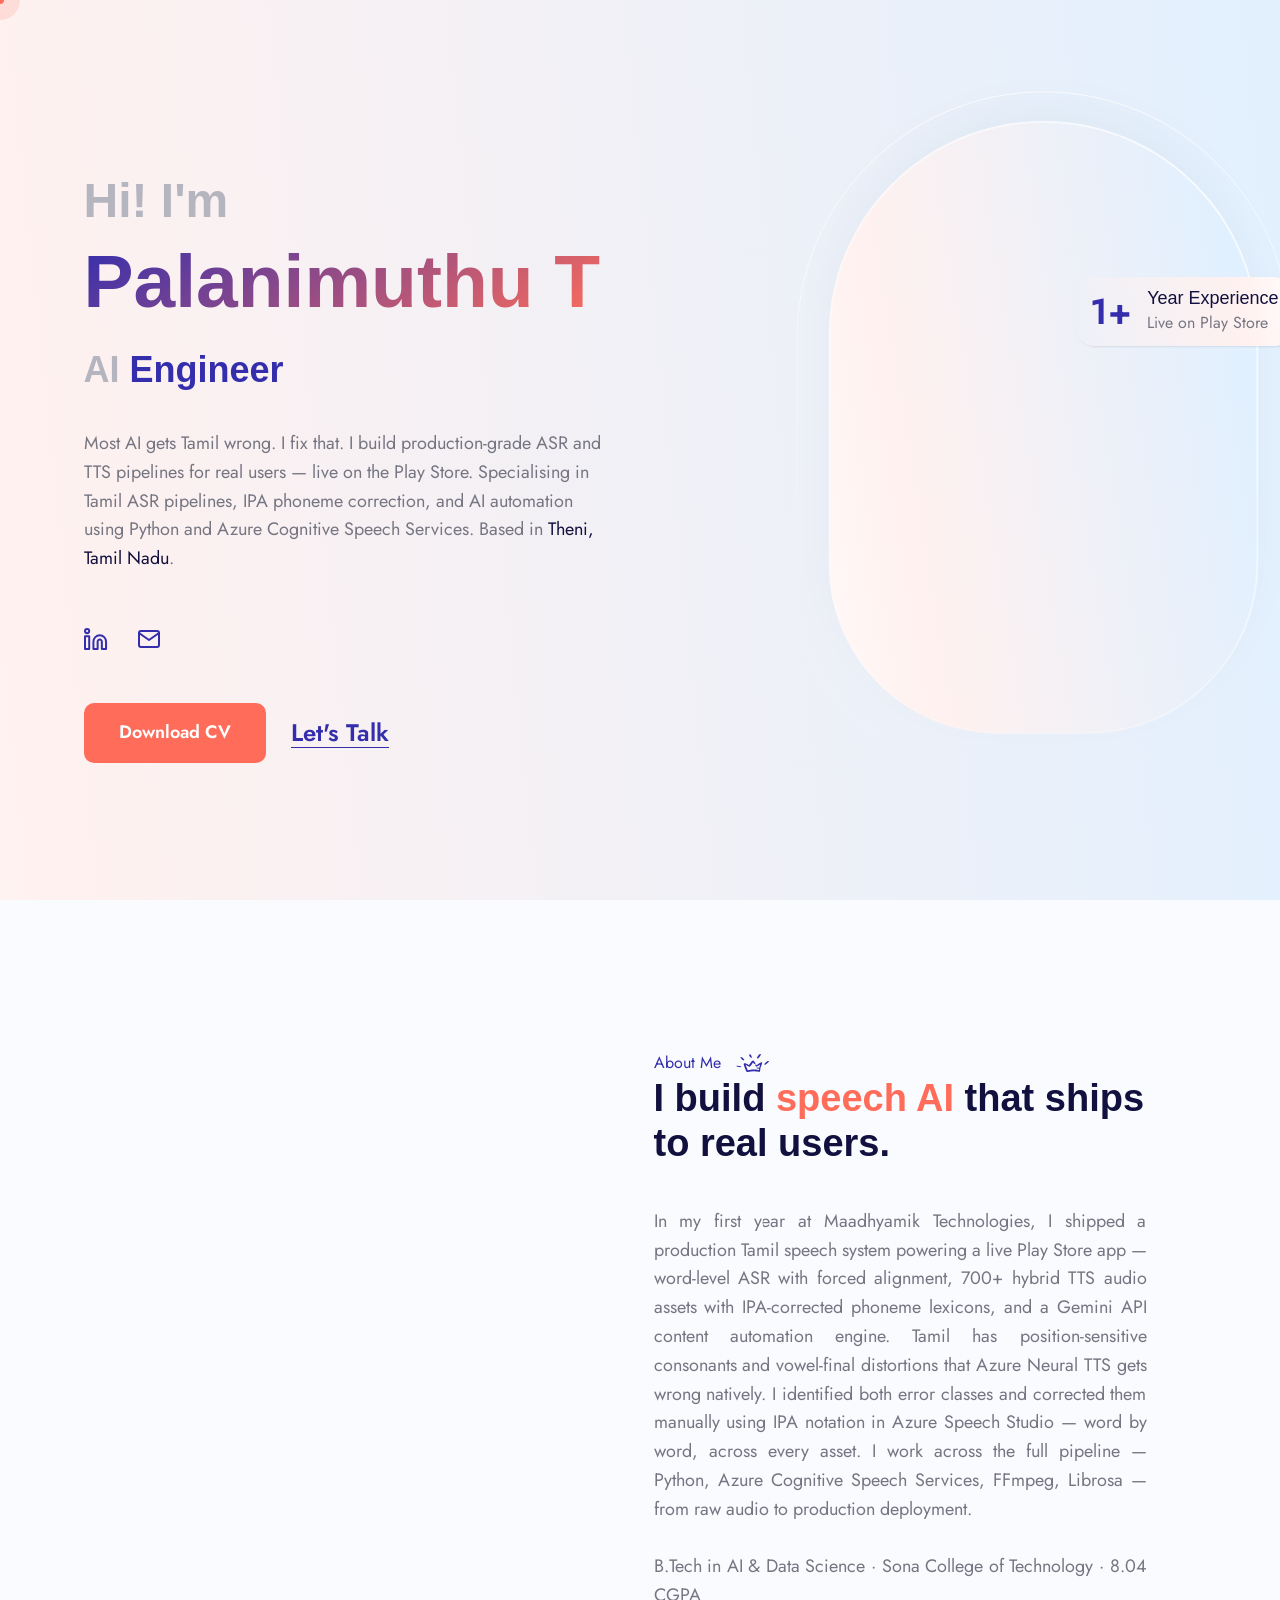
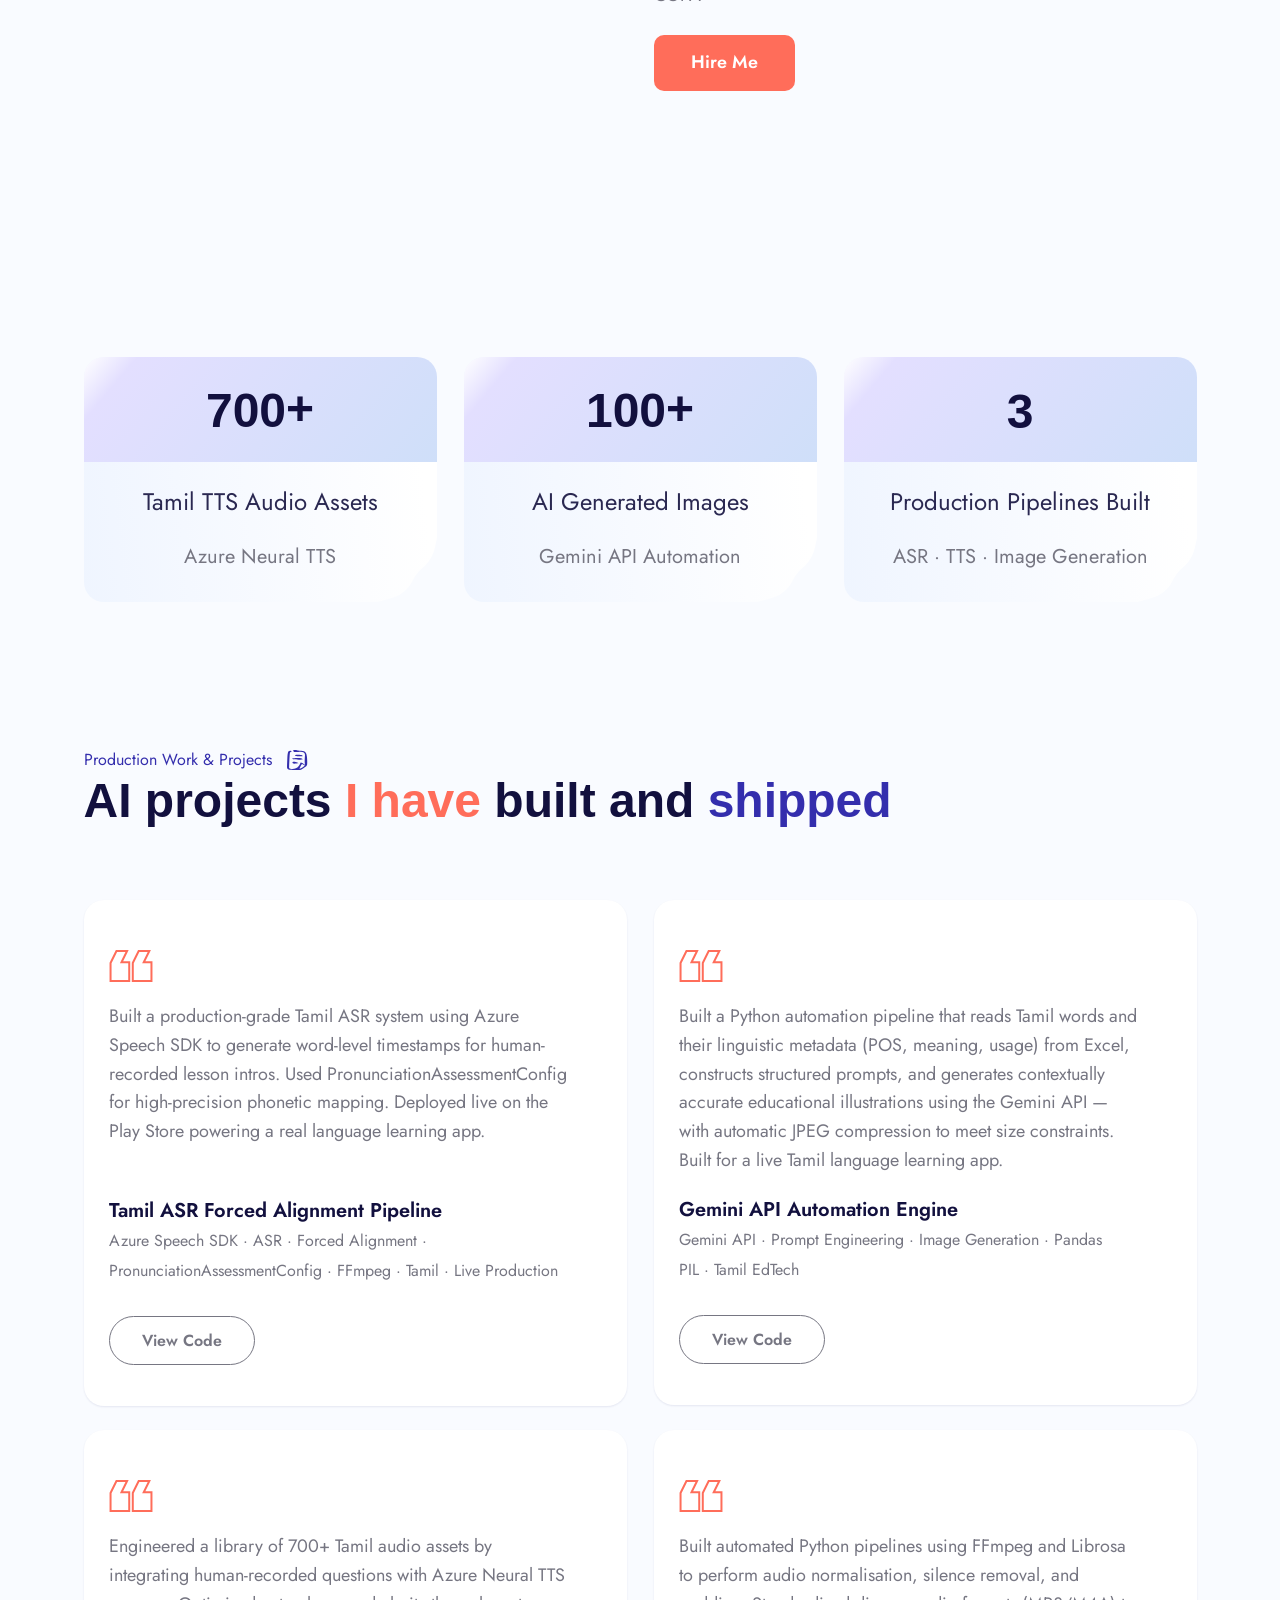
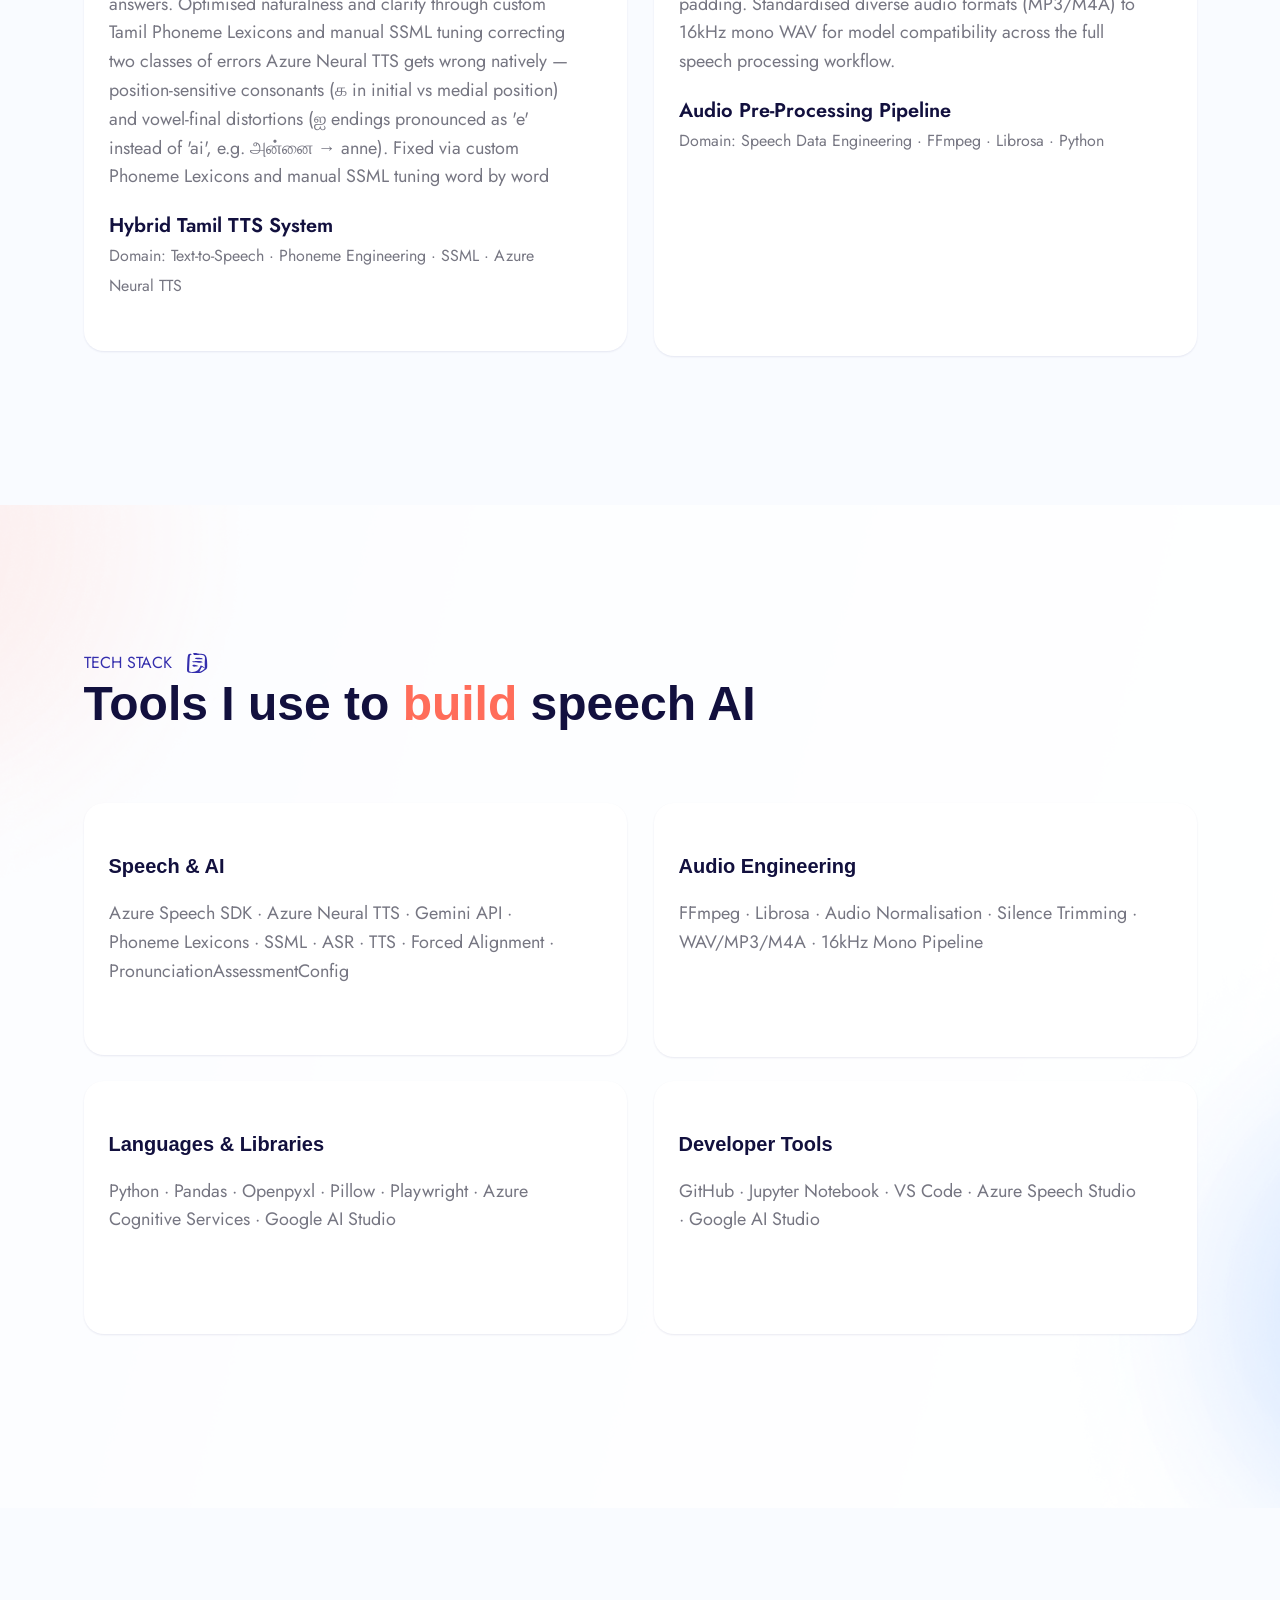
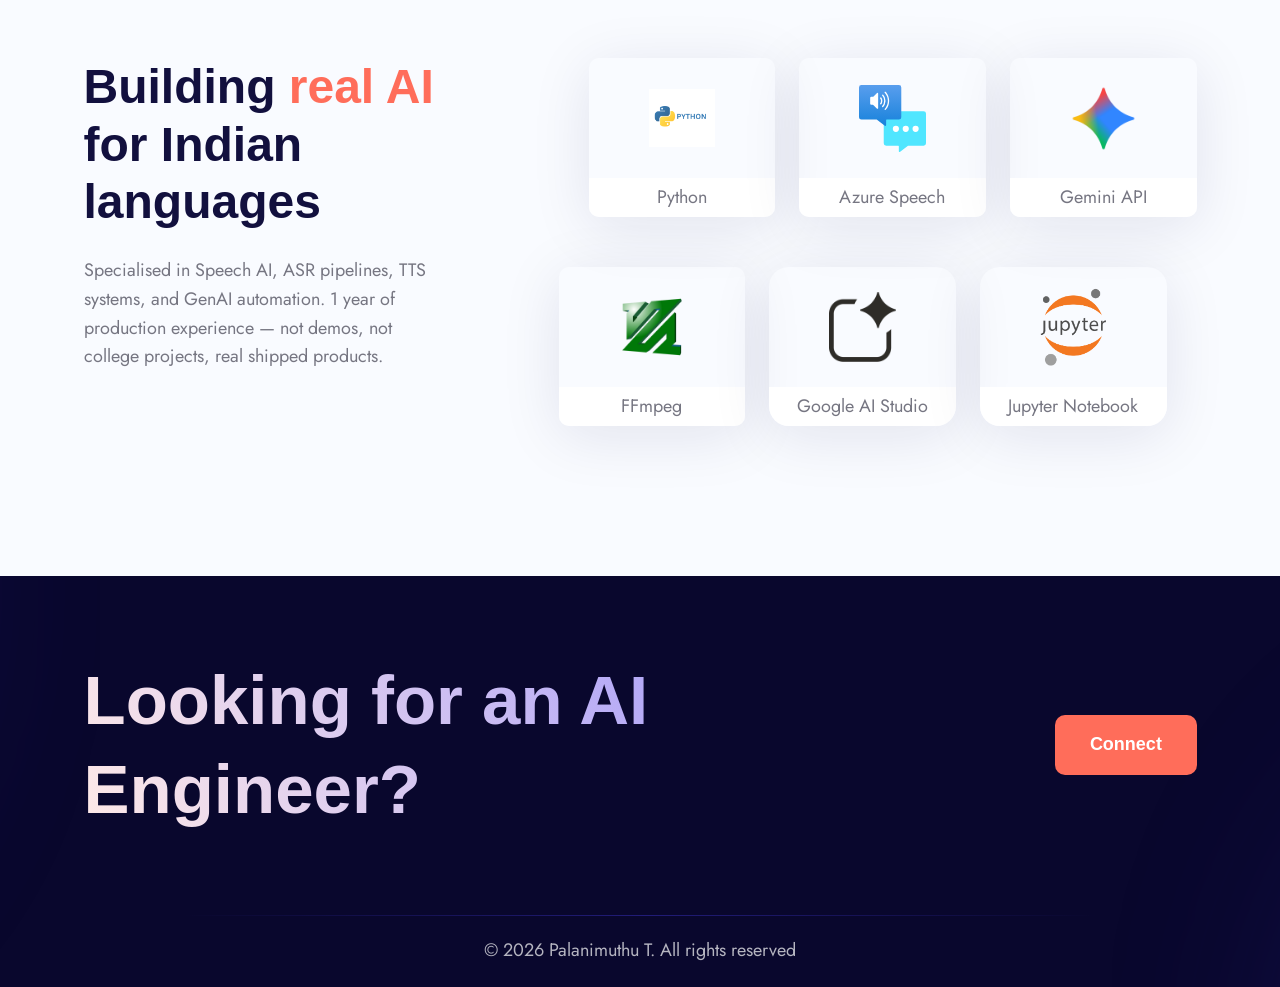
==== commit 66682358: "Update index.html" ====
--- a/index.html
+++ b/index.html
@@ -7,7 +7,7 @@
   <meta name="viewport" content="width=device-width, initial-scale=1">
   <meta name="author" content="Palanimuthu T">
   <link rel="icon" href="assets/img/favicon.png">
-  <title>Palanimuthu T | Speech AI Engineer</title>
+  <title>Palanimuthu T | AI Engineer</title>
   <link rel="stylesheet" href="assets/css/plugins/bootstrap.min.css">
   <link rel="stylesheet" href="assets/css/plugins/fontawesome.min.css">
   <link rel="stylesheet" href="assets/css/plugins/odometer-theme-default.css">
@@ -33,19 +33,13 @@
                 <span class="cs_gradient_text">Palanimuthu T</span>
               </h1>
               <h4 class="cs_hero_subtitle cs_font_36 cs_semi_bold cs_primary_font cs_white_blue_text_2">
-                Speech AI <span class="cs_accent_color_2">Engineer</span>
+                AI <span class="cs_accent_color_2">Engineer</span>
               </h4>
               <p class="cs_hero_text">
-                Most AI gets Tamil wrong. I fix that. I build production-grade ASR and TTS pipelines for real users — live on the Play Store. Specialising in Tamil speech systems, phoneme engineering, and AI-powered automation using Python and Azure Cognitive Speech Services. Based in <span class="cs_primary_color">Theni, Tamil Nadu</span>.
+                Most AI gets Tamil wrong. I fix that. I build production-grade ASR and TTS pipelines for real users — live on the Play Store. Specialising in Tamil ASR pipelines, IPA phoneme correction, and AI automation using Python and Azure Cognitive Speech Services. Based in <span class="cs_primary_color">Theni, Tamil Nadu</span>.
               </p>
 
               <div class="cs_social_btns d-flex">
-                <a class="cs_accent_color_2" href="https://github.com/PALANIMUTHU2003" target="_blank" aria-label="GitHub">
-                  <svg width="22" height="24" viewBox="0 0 22 24" fill="none" xmlns="http://www.w3.org/2000/svg">
-                    <path d="M15.3002 23V18.6C15.4532 17.222 15.0581 15.8391 14.2002 14.75C17.5002 14.75 20.8002 12.55 20.8002 8.7C20.8882 7.325 20.5032 5.972 19.7002 4.85C20.0082 3.585 20.0082 2.265 19.7002 1C19.7002 1 18.6002 1 16.4002 2.65C13.4962 2.1 10.5042 2.1 7.60016 2.65C5.40016 1 4.30016 1 4.30016 1C3.97016 2.265 3.97016 3.585 4.30016 4.85C3.49922 5.96747 3.11048 7.32807 3.20016 8.7C3.20016 12.55 6.50016 14.75 9.80016 14.75C9.37116 15.289 9.05216 15.905 8.86516 16.565C8.67816 17.225 8.62316 17.918 8.70016 18.6V23" stroke="currentColor" stroke-width="2" stroke-linecap="round" stroke-linejoin="round"/>
-                    <path d="M8.7 18.5999C3.739 20.7999 3.2 16.3999 1 16.3999" stroke="currentColor" stroke-width="2" stroke-linecap="round" stroke-linejoin="round"/>
-                  </svg>
-                </a>
                 <a class="cs_accent_color_2" href="https://www.linkedin.com/in/palanimuthu2003/" target="_blank" aria-label="LinkedIn">
                   <svg width="24" height="22" viewBox="0 0 24 22" fill="none" xmlns="http://www.w3.org/2000/svg">
                     <path d="M15.7367 7.3158C17.4117 7.3158 19.0182 7.98121 20.2026 9.16565C21.3871 10.3501 22.0525 11.9565 22.0525 13.6316V21H17.842V13.6316C17.842 13.0732 17.6201 12.5378 17.2253 12.1429C16.8305 11.7481 16.295 11.5263 15.7367 11.5263C15.1783 11.5263 14.6429 11.7481 14.248 12.1429C13.8532 12.5378 13.6314 13.0732 13.6314 13.6316V21H9.4209V13.6316C9.4209 11.9565 10.0863 10.3501 11.2708 9.16565C12.4552 7.98121 14.0616 7.3158 15.7367 7.3158Z" stroke="currentColor" stroke-width="2" stroke-linecap="round" stroke-linejoin="round"/>
@@ -62,13 +56,14 @@
               </div>
 
               <div class="cs_btns">
-                <a href="assets/Palanimuthu_T_Resume.pdf" class="cs_btn cs_style_1" download><span>Download CV</span></a>
+                <a href="assets\PalanimuthuT_AI.pdf" class="cs_btn cs_style_1" download><span>Download CV</span></a>
                 <a class="cs_font_24 cs_accent_color_2 cs_accent_color_2_hover cs_text_btn cs_type_2 cs_semi_bold" href="contact.html">Let's Talk</a>
               </div>
             </div>
           </div>
           <div class="col-lg-6">
             <div class="cs_hero_image_box cs_filled_bg" data-src="assets/img/bg/hero_bg_3.svg">
+              
               <div class="cs_happy_client position-absolute cs_white_bg d-flex align-items-center cs_radius_20 cs_gap_15">
                 <div class="cs_font_36 cs_semi_bold cs_accent_color_2">1+</div>
                 <div class="cs_font_16">
@@ -100,15 +95,13 @@
                     <path fill-rule="evenodd" clip-rule="evenodd" d="M13.164 1.06887C13.1878 2.25431 14.6046 4.16031 15.5689 3.80003C15.9856 3.63732 15.9856 3.463 15.5332 2.19621C14.4498 -0.813889 13.1402 0.115862 13.164 1.06887ZM21.0215 3.75354C20.6882 4.67168 21.843 4.83439 22.6407 3.98598C23.4502 3.11433 24.3193 1.81268 24.7836 0.929407C25.2956 0.0810016 24.2955 -0.349012 23.4621 0.348307C22.474 1.16185 21.2477 3.11433 21.0215 3.75354ZM4.61598 3.0446C3.87784 3.33515 6.35416 6.33363 7.35421 6.35687C8.52093 6.38011 8.61615 6.12443 7.80659 5.06683C6.53272 3.39327 5.46126 2.70757 4.61598 3.0446ZM15.807 7.35636C15.3665 7.78637 14.8426 8.3791 14.6403 8.65803C12.9021 11.1916 12.8783 11.2149 12.0806 10.6221C10.2353 9.274 7.1994 8.35586 7.79467 10.7035C8.16374 12.1214 9.25905 14.7131 9.54478 15.5731C10.2829 17.8394 10.6758 18.2113 11.9854 17.9091C15.2355 17.1421 19.8787 17.1188 23.2003 17.851C24.0217 18.037 24.0693 17.944 24.1527 16.3285C24.3194 13.0628 26.248 9.87833 26.248 8.8556C26.248 7.70502 24.0217 8.56505 20.9978 10.8778L20.6882 11.1103L20.2477 10.8197C19.3429 10.227 18.8905 10.6919 19.4024 11.6797C19.8191 12.4817 20.1644 12.749 21.0811 12.319C21.6049 12.0749 22.3311 11.61 23.355 10.9011C23.7598 10.6221 24.0932 10.4246 24.0932 10.4594C24.0932 10.6221 23.3669 13.6671 23.3669 13.6787L21.5573 13.5276C20.1167 13.4695 19.9501 14.2133 21.4382 14.4342C21.593 14.4574 23.1169 14.6434 23.1169 14.6434C23.1169 14.6434 23.0574 15.2942 22.8907 15.6661C22.7121 16.038 22.4145 16.131 21.9264 15.9683C18.1047 14.7363 11.8782 16.2356 11.8663 16.2356C11.6401 16.2704 9.56861 10.9359 9.73528 10.7732C9.75909 10.75 10.0091 10.9011 10.2948 11.1103C13.5211 13.3998 13.8545 13.3301 15.9856 9.99456L16.9856 8.42559L17.3785 8.99507C18.5214 10.657 20.1405 9.92483 19.2357 8.70452C18.9262 8.29775 18.4143 7.6934 17.5928 6.75202C17.2238 6.32201 16.6761 6.50795 15.807 7.35636ZM31.2959 7.18203C30.8673 7.42609 28.6291 9.51805 28.3672 9.9132C27.8076 10.7848 28.9743 10.9824 30.0339 10.1921C31.2721 9.27399 33.0222 7.69341 33.0222 7.48421C33.0341 7.06582 31.8793 6.85661 31.2959 7.18203ZM1.8063 12.749C3.54448 13.1674 4.54451 13.272 4.93739 13.0628C5.58028 12.7257 5.28265 12.4817 3.75877 12.1098C3.6159 12.0749 2.21106 11.6914 1.24672 11.6914C0.556213 11.6914 -0.979555 12.0633 1.8063 12.749Z" fill="#342EAD"/>
                   </svg>
                 </p>
-                <h2 class="cs_section_title cs_font_48 cs_semi_bold">Why you <span class="cs_accent_color">hire me</span> for your <span class="cs_accent_color_2">next project?</span></h2>
+                <h2 class="cs_section_title cs_font_38 cs_semi_bold">I build<span class="cs_accent_color"> speech AI </span>that ships to real users.</h2>
               </div>
               <div class="cs_height_40 cs_height_lg_30"></div>
               <p class="m-0" style="text-align: justify;">
-                I build speech AI that ships to real users. In my first year as an engineer at Maadhyamik Technologies, I shipped a production Tamil speech system powering a live Play Store app — word-level ASR with forced alignment, 700+ hybrid TTS audio assets with custom phoneme lexicons, and a Gemini API automation engine that cut content production time by 85%.
-                <br><br>
-                Tamil is linguistically complex, low-resource, and underserved by mainstream AI. 80 million people speak it. I specialise in making AI work for them — from phoneme-level tuning to full pipeline deployment using Python, Azure Cognitive Speech Services, FFmpeg, and Librosa.
-                <br><br>
-                I move fast, ship real things, and care deeply about making AI work for Indian language users.
+                  In my first year at Maadhyamik Technologies, I shipped a production Tamil speech system powering a live Play Store app — word-level ASR with forced alignment, 700+ hybrid TTS audio assets with IPA-corrected phoneme lexicons, and a Gemini API content automation engine.
+                  Tamil has position-sensitive consonants and vowel-final distortions that Azure Neural TTS gets wrong natively. I identified both error classes and corrected them manually using IPA notation in Azure Speech Studio — word by word, across every asset.
+                  I work across the full pipeline — Python, Azure Cognitive Speech Services, FFmpeg, Librosa — from raw audio to production deployment. <br><br> B.Tech in AI & Data Science · Sona College of Technology · 8.04 CGPA
               </p>
               <div class="cs_height_25 cs_height_lg_20"></div>
               <a class="cs_btn cs_style_1" href="contact.html"><span>Hire Me</span></a>
@@ -130,10 +123,10 @@
             <div class="cs_funfact cs_style_2 text-center">
               <div class="cs_funfact_in cs_filled_bg" data-src="assets/img/bg/funfact_bg.svg">
                 <h3 class="cs_funfact_number cs_font_48 cs_semi_bold cs_center m-0 overflow-hidden">
-                  <span><span class="odometer" data-count-to="700">700</span>+</span>
+                  <span><span class="odometer" data-count-to="700"></span>+</span>
                 </h3>
-                <div class="cs_funfact_text cs_font_24 cs_center m-0"><span>Tamil Audio Assets</span></div>
-                <div class="cs_education cs_font_20 cs_center m-0"><span>TTS Pipeline</span></div>
+                <div class="cs_funfact_text cs_font_24 cs_center m-0"><span>Tamil TTS Audio Assets</span></div>
+                <div class="cs_education cs_font_20 cs_center m-0"><span>Azure Neural TTS</span></div><br>
               </div>
             </div>
           </div>
@@ -141,10 +134,10 @@
             <div class="cs_funfact cs_style_2 text-center">
               <div class="cs_funfact_in cs_filled_bg" data-src="assets/img/bg/funfact_bg.svg">
                 <h3 class="cs_funfact_number cs_font_48 cs_semi_bold cs_center m-0 overflow-hidden">
-                  <span><span class="odometer" data-count-to="85">85</span>%</span>
+                  <span><span class="odometer" data-count-to="100"></span>+</span>
                 </h3>
-                <div class="cs_funfact_text cs_font_24 cs_center m-0"><span>Faster Production</span></div>
-                <div class="cs_education cs_font_20 cs_center m-0"><span>Gemini API Automation</span></div>
+                <div class="cs_funfact_text cs_font_24 cs_center m-0"><span>AI Generated Images</span></div>
+                <div class="cs_education cs_font_20 cs_center m-0"><span>Gemini API Automation</span></div><br>
               </div>
             </div>
           </div>
@@ -152,10 +145,10 @@
             <div class="cs_funfact cs_style_2 text-center">
               <div class="cs_funfact_in cs_filled_bg" data-src="assets/img/bg/funfact_bg.svg">
                 <h3 class="cs_funfact_number cs_font_48 cs_semi_bold cs_center m-0 overflow-hidden">
-                  <span><span class="odometer" data-count-to="1">1</span>+</span>
+                  <span><span class="odometer" data-count-to="3"></span></span>
                 </h3>
-                <div class="cs_funfact_text cs_font_24 cs_center m-0"><span>Year Experience</span></div>
-                <div class="cs_education cs_font_20 cs_center m-0"><span>Live Play Store App</span></div>
+                <div class="cs_funfact_text cs_font_24 cs_center m-0"><span>Production Pipelines Built</span></div>
+                <div class="cs_education cs_font_20 cs_center m-0"><span>ASR · TTS · Image Generation</span></div><br>
               </div>
             </div>
           </div>
@@ -188,9 +181,28 @@
                 <div class="cs_testimonial_info">
                   <img class="cs_testimonial_quote" src="assets/img/icon/Quote.svg" alt="Quote">
                   <p class="cs_testimonial_text">Built a production-grade Tamil ASR system using Azure Speech SDK to generate word-level timestamps for human-recorded lesson intros. Used PronunciationAssessmentConfig for high-precision phonetic mapping. Deployed live on the Play Store powering a real language learning app.</p>
+                  <div class="cs_testimonial_author"><br>
+                    <div class="cs_author_name cs_font_20 cs_semi_bold">Tamil ASR Forced Alignment Pipeline</div>
+                    <div class="cs_author_designation cs_font_16">Azure Speech SDK · ASR · Forced Alignment · PronunciationAssessmentConfig · FFmpeg · Tamil · Live Production</div><br>
+                    <div class="cs_height_10"></div>
+                    <a href="https://github.com/PALANIMUTHU2003/tamil-asr-forced-alignment" target="_blank" style="font-size:16px; font-weight:600; text-decoration:none; border:1.5px solid currentColor; padding:12px 32px; border-radius:90px;">View Code</a><br>
+                  </div>
+                </div>
+              </div>
+            </div>
+          </div>
+
+          <div class="col-lg-6">
+            <div class="cs_testimonial cs_style_2 cs_radius_20 cs_white_bg cs_transition_3 cs_transform_up_hover_3">
+              <div class="cs_testimonial_in">
+                <div class="cs_testimonial_info">
+                  <img class="cs_testimonial_quote" src="assets/img/icon/Quote.svg" alt="Quote">
+                  <p class="cs_testimonial_text">Built a Python automation pipeline that reads Tamil words and their linguistic metadata (POS, meaning, usage) from Excel, constructs structured prompts, and generates contextually accurate educational illustrations using the Gemini API — with automatic JPEG compression to meet size constraints. Built for a live Tamil language learning app.</p>
                   <div class="cs_testimonial_author">
-                    <div class="cs_author_name cs_font_20 cs_semi_bold">Tamil ASR Pipeline</div>
-                    <div class="cs_author_designation cs_font_16">Domain: Automatic Speech Recognition · Azure Speech SDK · Live Production</div>
+                    <div class="cs_author_name cs_font_20 cs_semi_bold">Gemini API Automation Engine</div>
+                    <div class="cs_author_designation cs_font_16">Gemini API · Prompt Engineering · Image Generation · Pandas <br> PIL · Tamil EdTech</div>
+                    <div class="cs_height_10"></div><br>
+                    <a href="https://github.com/PALANIMUTHU2003/tamil-word-image-generator" target="_blank" style="font-size:16px; font-weight:600; text-decoration:none; border:1.5px solid currentColor; padding:12px 32px; border-radius:90px;">View Code</a><br>
                   </div>
                 </div>
               </div>
@@ -202,7 +214,7 @@
               <div class="cs_testimonial_in">
                 <div class="cs_testimonial_info">
                   <img class="cs_testimonial_quote" src="assets/img/icon/Quote.svg" alt="Quote">
-                  <p class="cs_testimonial_text">Engineered a library of 700+ Tamil audio assets by integrating human-recorded questions with Azure Neural TTS answers. Optimised naturalness and clarity through custom Tamil Phoneme Lexicons and manual SSML tuning for a low-resource, linguistically complex language.</p>
+                  <p class="cs_testimonial_text">Engineered a library of 700+ Tamil audio assets by integrating human-recorded questions with Azure Neural TTS answers. Optimised naturalness and clarity through custom Tamil Phoneme Lexicons and manual SSML tuning correcting two classes of errors Azure Neural TTS gets wrong natively — position-sensitive consonants (க in initial vs medial position) and vowel-final distortions (ஐ endings pronounced as 'e' instead of 'ai', e.g. அன்னை → anne). Fixed via custom Phoneme Lexicons and manual SSML tuning word by word</p>
                   <div class="cs_testimonial_author">
                     <div class="cs_author_name cs_font_20 cs_semi_bold">Hybrid Tamil TTS System</div>
                     <div class="cs_author_designation cs_font_16">Domain: Text-to-Speech · Phoneme Engineering · SSML · Azure Neural TTS</div>
@@ -217,25 +229,10 @@
               <div class="cs_testimonial_in">
                 <div class="cs_testimonial_info">
                   <img class="cs_testimonial_quote" src="assets/img/icon/Quote.svg" alt="Quote">
-                  <p class="cs_testimonial_text">Deployed a scalable content automation engine using the Gemini API to transform Excel-based prompt templates into synchronised visual and text assets. Reduced manual content production time by 85% — saving real hours for the production team every single day.</p>
-                  <div class="cs_testimonial_author">
-                    <div class="cs_author_name cs_font_20 cs_semi_bold">Gemini API Automation Engine</div>
-                    <div class="cs_author_designation cs_font_16">Domain: GenAI · Prompt Engineering · Multimodal · 85% Time Saved</div>
-                  </div>
-                </div>
-              </div>
-            </div>
-          </div>
-
-          <div class="col-lg-6">
-            <div class="cs_testimonial cs_style_2 cs_radius_20 cs_white_bg cs_transition_3 cs_transform_up_hover_3">
-              <div class="cs_testimonial_in">
-                <div class="cs_testimonial_info">
-                  <img class="cs_testimonial_quote" src="assets/img/icon/Quote.svg" alt="Quote">
                   <p class="cs_testimonial_text">Built automated Python pipelines using FFmpeg and Librosa to perform audio normalisation, silence removal, and padding. Standardised diverse audio formats (MP3/M4A) to 16kHz mono WAV for model compatibility across the full speech processing workflow.</p>
                   <div class="cs_testimonial_author">
                     <div class="cs_author_name cs_font_20 cs_semi_bold">Audio Pre-Processing Pipeline</div>
-                    <div class="cs_author_designation cs_font_16">Domain: Speech Data Engineering · FFmpeg · Librosa · Python</div>
+                    <div class="cs_author_designation cs_font_16">Domain: Speech Data Engineering · FFmpeg · Librosa · Python</div><br><br><br><br><br>
                   </div>
                 </div>
               </div>
@@ -252,47 +249,60 @@
     <section class="cs_filled_bg" data-src="assets/img/bg/blog_bg_2.png">
       <div class="cs_height_145 cs_height_lg_75"></div>
       <div class="container">
-        <div class="d-md-flex justify-content-between">
-          <div class="cs_section_heading cs_style_1">
-            <p class="cs_section_subtitle cs_accent_color_2 cs_font_16 wow fadeInLeft" data-wow-duration="0.8s" data-wow-delay="0.2s">
-              <span>TECH STACK</span>
-              <svg width="17" height="21" viewBox="0 0 17 21" fill="none" xmlns="http://www.w3.org/2000/svg">
-                <path fill-rule="evenodd" clip-rule="evenodd" d="M11.1794 0.136775C10.2881 0.345851 9.66098 0.907053 8.49451 2.56862C8.16439 3.04177 7.83427 3.42691 7.75723 3.42691C7.52618 3.42691 6.88797 3.82302 6.63489 4.37322C6.50283 4.65937 6.24975 5.03346 6.07372 5.22054C5.45753 6.02382 6.2938 6.05681 4.88531 7.87246C2.75059 10.6454 1.89221 12.0209 1.81517 12.7691C1.72715 13.6935 0.186681 18.6012 0.494775 19.4485C0.703801 20.0427 1.40809 20.1637 2.43144 19.8556C4.26904 19.3054 7.55926 16.8846 8.1865 16.3454C8.98977 15.6521 11.2455 11.6688 11.5206 11.6578C11.8287 11.6467 12.4669 11.3386 12.577 11.2286C13.0832 10.7224 14.5247 8.2906 14.6567 7.66336C14.7117 7.39931 14.6346 7.15721 14.6346 6.84911C14.6346 6.66203 14.9098 6.23292 15.449 5.56163C16.5273 4.23018 16.5383 4.19719 15.9001 2.87671C14.7557 0.576917 13.2152 -0.325383 11.1794 0.136775ZM12.621 0.686965C13.5673 0.918049 14.4697 1.71033 15.0088 2.7557C15.526 3.77906 15.4269 4.03213 13.7434 6.08989C13.6994 6.13385 13.5673 5.84779 13.3693 5.55066C12.6099 4.38427 11.3555 3.53695 9.67195 3.36092C9.02277 3.29485 8.86868 3.54792 10.0021 2.00745C10.3983 1.46824 10.6293 1.17113 10.8053 0.984064C11.1025 0.686965 11.7407 0.477898 12.621 0.686965Z" fill="currentColor"/>
+        <div class="cs_section_heading cs_style_1 text-left">
+          <p class="cs_section_subtitle cs_accent_color_2 cs_font_16 wow fadeInLeft" data-wow-duration="0.8s" data-wow-delay="0.2s">
+          <span>TECH STACK</span>
+          <svg width="21" height="20" viewBox="0 0 21 20" fill="none" xmlns="http://www.w3.org/2000/svg">
+                <path fill-rule="evenodd" clip-rule="evenodd" d="M6.32185 0.162195C5.92711 0.458249 6.20673 1.29707 6.83174 1.70825C7.35805 2.05365 9.61133 2.16878 11.2561 1.95496C15.7627 1.34641 18.2298 2.57997 17.9831 5.2938C17.6377 9.27408 17.5719 12.0866 17.8186 13.4353C18.0982 14.9978 18.0653 14.8826 17.539 14.4879C17.0292 14.1096 15.8614 13.3366 15.2035 12.9254C14.6607 12.5965 13.7232 12.1195 13.5423 12.728C13.2462 13.7313 12.358 15.2774 11.5686 16.33C9.77579 18.7149 6.32185 19.2577 3.36131 18.7478C2.11131 18.534 2.07841 18.1063 2.12775 17.1688C2.29223 13.8136 2.52246 4.86616 2.9172 2.97471C3.11457 2.02076 3.34485 1.85628 4.08498 1.64246C5.38433 1.28062 4.4962 0.655619 2.96659 0.836541C1.89751 0.968121 1.28895 1.36286 0.910659 2.76089C0.334999 4.9484 0.400789 8.92867 0.0060502 17.0702C-0.0926344 18.9781 1.02579 19.636 2.63764 19.8004C3.59159 19.8991 5.03895 19.932 7.47317 19.9649C10.4995 19.9978 12.0126 20.0471 13.0324 19.8991C14.1837 19.7346 14.6936 19.3235 16.0588 18.4188C20.368 15.5241 20.2035 15.7873 20.2199 11.9714C20.2528 3.22142 19.0357 0.984568 14.0686 0.754304C12.6212 0.688514 11.2232 0.524037 10.6969 0.37601C9.3153 -0.00228091 6.71659 -0.133858 6.32185 0.162195ZM9.24946 4.83327C8.0488 4.93195 7.63768 5.82011 8.65742 6.09972C9.49624 6.32998 13.7067 6.37932 15.1048 6.2313C15.96 6.13261 15.6146 5.52406 14.9238 5.228C13.9041 4.78392 11.8153 4.61945 9.24946 4.83327ZM7.17715 8.18854C4.34819 8.32012 5.08831 9.09315 6.33831 9.33986C8.87122 9.83328 15.5982 9.89908 15.5982 9.24118C15.5982 8.33657 12.3745 7.94183 7.17715 8.18854ZM7.19353 13.6984C8.3613 13.6655 10.6969 13.4682 11.1245 13.3366C11.8647 13.1063 10.8449 12.3168 9.56203 12.1359C7.83504 11.8892 7.11129 11.8234 6.70011 11.8563C4.52905 11.9714 5.483 13.7478 7.19353 13.6984ZM17.8021 15.5405C17.6048 15.6886 15.7133 17.5965 13.4436 18.5504C12.5883 18.9123 12.1442 18.8629 12.7034 18.1392C13.1475 17.3333 14.6772 13.9287 15.0555 13.9287C15.2693 13.9451 17.8021 15.5405 17.8021 15.5405Z" fill="currentColor"/>
               </svg>
-            </p>
-            <h2 class="cs_section_title cs_font_48 cs_semi_bold">Tools I use to <span class="cs_accent_color">build</span> speech AI</h2>
-          </div>
+          </p>
+          <h2 class="cs_section_title cs_font_48 cs_semi_bold">Tools I use to <span class="cs_accent_color">build</span> speech AI</h2>
         </div>
         <div class="cs_height_70 cs_height_lg_30"></div>
-        <div class="cs_blog_group_1">
-
-          <div class="cs_blog cs_style_3 cs_transition_3 cs_white_bg cs_radius_20 cs_transform_up_hover_3">
-            <div class="cs_blog_in">
-              <div class="cs_blog_info">
-                <h3 class="cs_blog_title cs_font_28">Speech & AI</h3>
-                <p>Azure Speech SDK · Azure Neural TTS · Gemini API · Phoneme Lexicons · SSML · ASR · TTS · Forced Alignment · PronunciationAssessmentConfig</p>
-              </div>
-            </div>
-          </div>
-
-          <div class="cs_blog cs_style_2 cs_transition_4">
-            <div class="cs_blog_info">
-              <h2 class="cs_blog_title cs_font_20 cs_semi_bold">Audio Engineering</h2>
-              <p>FFmpeg · Librosa · Audio Normalisation · Silence Trimming · WAV/MP3/M4A · 16kHz Mono Pipeline</p>
-            </div>
-          </div>
-
-          <div class="cs_blog cs_style_2 cs_transition_4">
-            <div class="cs_blog_info">
-              <h2 class="cs_blog_title cs_font_20 cs_semi_bold">Languages & Libraries</h2>
-              <p>Python · Pandas · Openpyxl · Pillow · Playwright · Azure Cognitive Services · Google AI Studio</p>
-            </div>
-          </div>
-
-          <div class="cs_blog cs_style_2 cs_transition_4">
-            <div class="cs_blog_info">
-              <h2 class="cs_blog_title cs_font_20 cs_semi_bold">Education</h2>
-              <p>B.Tech — Artificial Intelligence & Data Science<br>Sona College of Technology, Salem · CGPA: 8.04 · 2021–2025</p>
+        <div class="row cs_gap_40">
+
+          <div class="col-lg-6">
+            <div class="cs_testimonial cs_style_2 cs_radius_20 cs_white_bg cs_transition_3 cs_transform_up_hover_3">
+              <div class="cs_testimonial_in">
+                <div class="cs_testimonial_info">
+                  <h3 class="cs_author_name cs_font_20 cs_semi_bold">Speech & AI</h3>
+                  <p class="cs_testimonial_text">Azure Speech SDK · Azure Neural TTS · Gemini API · Phoneme Lexicons · SSML · ASR · TTS · Forced Alignment · PronunciationAssessmentConfig</p>
+                </div>
+              </div>
+            </div>
+          </div>
+
+          <div class="col-lg-6">
+            <div class="cs_testimonial cs_style_2 cs_radius_20 cs_white_bg cs_transition_3 cs_transform_up_hover_3">
+              <div class="cs_testimonial_in">
+                <div class="cs_testimonial_info">
+                  <h3 class="cs_author_name cs_font_20 cs_semi_bold">Audio Engineering</h3>
+                  <p class="cs_testimonial_text">FFmpeg · Librosa · Audio Normalisation · Silence Trimming · WAV/MP3/M4A · 16kHz Mono Pipeline</p><br>
+                </div>
+              </div>
+            </div>
+          </div>
+
+          <div class="col-lg-6">
+            <div class="cs_testimonial cs_style_2 cs_radius_20 cs_white_bg cs_transition_3 cs_transform_up_hover_3">
+              <div class="cs_testimonial_in">
+                <div class="cs_testimonial_info">
+                  <h3 class="cs_author_name cs_font_20 cs_semi_bold">Languages & Libraries</h3>
+                  <p class="cs_testimonial_text">Python · Pandas · Openpyxl · Pillow · Playwright · Azure Cognitive Services · Google AI Studio</p><br>
+                </div>
+              </div>
+            </div>
+          </div>
+
+          <div class="col-lg-6">
+            <div class="cs_testimonial cs_style_2 cs_radius_20 cs_white_bg cs_transition_3 cs_transform_up_hover_3">
+              <div class="cs_testimonial_in">
+                <div class="cs_testimonial_info">
+                  <h3 class="cs_author_name cs_font_20 cs_semi_bold">Developer Tools</h3>
+                  <p class="cs_testimonial_text">GitHub · Jupyter Notebook · VS Code · 
+                  Azure Speech Studio · Google AI Studio</p><br>
+                </div>
+              </div>
             </div>
           </div>
 
@@ -307,10 +317,10 @@
       <div class="cs_height_150 cs_height_lg_80"></div>
       <div class="container">
         <div class="row">
-          <div class="col-lg-4">
+          <div class="col-lg-4">  
             <div class="cs_section_heading cs_style_1">
               <p class="cs_section_subtitle cs_accent_color_2 cs_font_16 wow fadeInLeft" data-wow-duration="0.8s" data-wow-delay="0.2s">
-                <span>Tech</span>
+                <!-- <span>Tech</span> -->
               </p>
               <h2 class="cs_section_title cs_font_48 cs_semi_bold">Building <span class="cs_accent_color">real AI</span> for Indian languages</h2>
               <div class="cs_height_25 cs_height_lg_10"></div>
@@ -328,7 +338,7 @@
               </div>
               <div class="cs_brand overflow-hidden cs_radius_10 text-center">
                 <div class="cs_brand_logo_wrap cs_center cs_brand_bg_8">
-                  <img class="cs_brand_logo" src="assets/img/icon/azure.png" alt="Azure">
+                  <img class="cs_brand_logo" src="assets/img/icon/azure speech.svg" alt="Azure">
                 </div>
                 <p class="m-0 cs_white_bg">Azure Speech</p>
               </div>
@@ -347,17 +357,17 @@
                 </div>
                 <p class="m-0 cs_white_bg">FFmpeg</p>
               </div>
-              <div class="cs_brand overflow-hidden cs_radius_10 text-center">
+              <div class="cs_brand overflow-hidden cs_radius_20 text-center">
+                <div class="cs_brand_logo_wrap cs_center cs_brand_bg_7">
+                  <img class="cs_brand_logo" src="assets/img/icon/ai studio.png" alt="Google AI Studio">
+                </div>
+                <p class="m-0 cs_white_bg">Google AI Studio</p>
+              </div>
+               <div class="cs_brand overflow-hidden cs_radius_20 text-center">
                 <div class="cs_brand_logo_wrap cs_center cs_brand_bg_8">
-                  <img class="cs_brand_logo" src="assets/img/icon/librosa.png" alt="Librosa">
-                </div>
-                <p class="m-0 cs_white_bg">Librosa</p>
-              </div>
-              <div class="cs_brand overflow-hidden cs_radius_10 text-center">
-                <div class="cs_brand_logo_wrap cs_center cs_brand_bg_9">
-                  <img class="cs_brand_logo" src="assets/img/icon/MS.png" alt="Google AI">
-                </div>
-                <p class="m-0 cs_white_bg">Google AI Studio</p>
+                  <img class="cs_brand_logo" src="assets\img\jupyter notebook.png" alt="Jupyter Notebook">
+                </div>
+                <p class="m-0 cs_white_bg">Jupyter Notebook</p>
               </div>
             </div>
           </div>
@@ -372,14 +382,13 @@
   <!-- Start Footer -->
   <footer class="cs_footer cs_style_1 cs_filled_bg position-relative" data-src="assets/img/bg/footer_bg.svg">
     <div class="position-absolute cs_footer_shape_1">
-      <img src="assets/img/footer_shape.svg" alt="">
     </div>
     <div class="container">
       <div class="cs_footer_cta">
-        <h2 class="cs_font_92 cs_gradient_text_2 cs_semi_bold">Have a project?</h2>
-        <a href="contact.html" class="cs_btn cs_style_1 cs_primary_font"><span>Let's Get Connect</span></a>
-      </div>
-      <div class="cs_copyright">© 2025 <a href="#">Palanimuthu T</a>. All rights reserved</div>
+        <h2 class="cs_font_69 cs_gradient_text_2 cs_semi_bold">Looking for an AI Engineer?</h2><br>
+        <a href="contact.html" class="cs_btn cs_style_1 cs_primary_font"><span>Connect</span></a>
+      </div>
+      <div class="cs_copyright">© 2026 <a href="#">Palanimuthu T</a>. All rights reserved</div>
     </div>
   </footer>
   <!-- End Footer -->
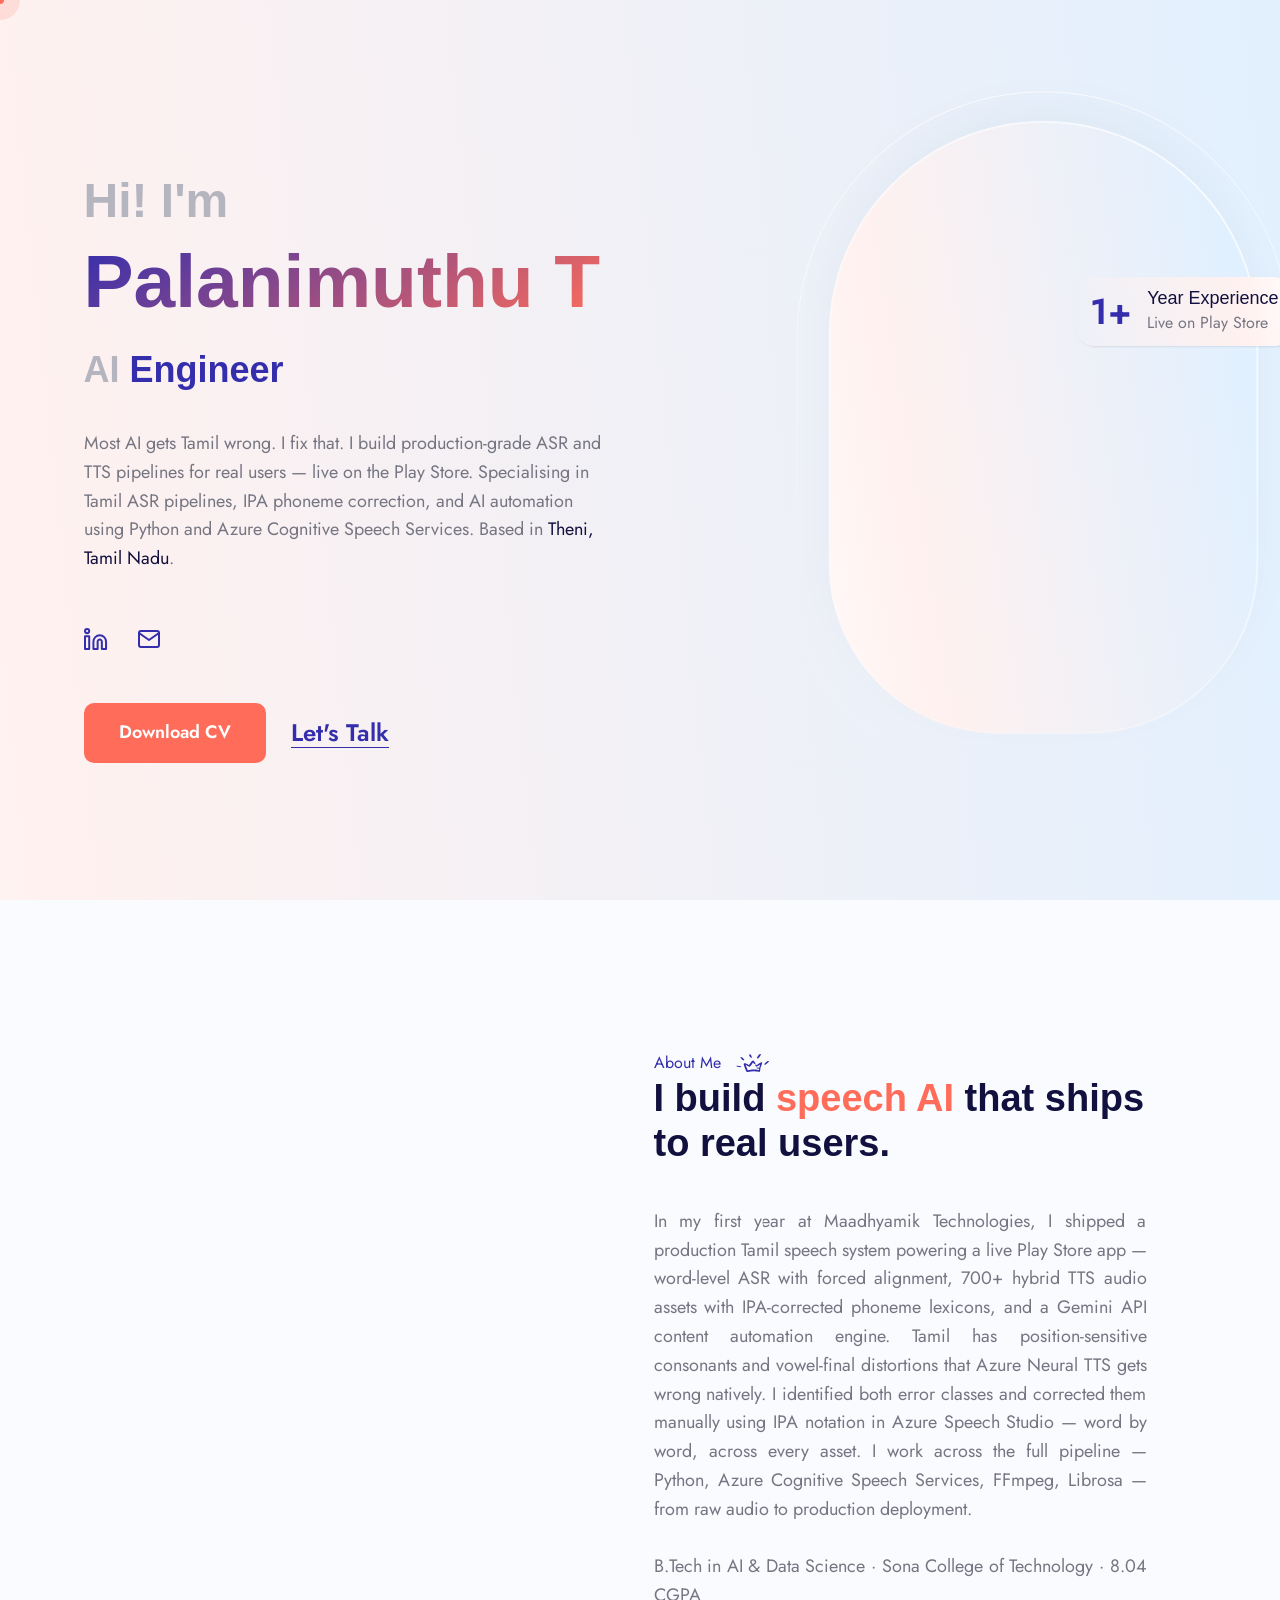
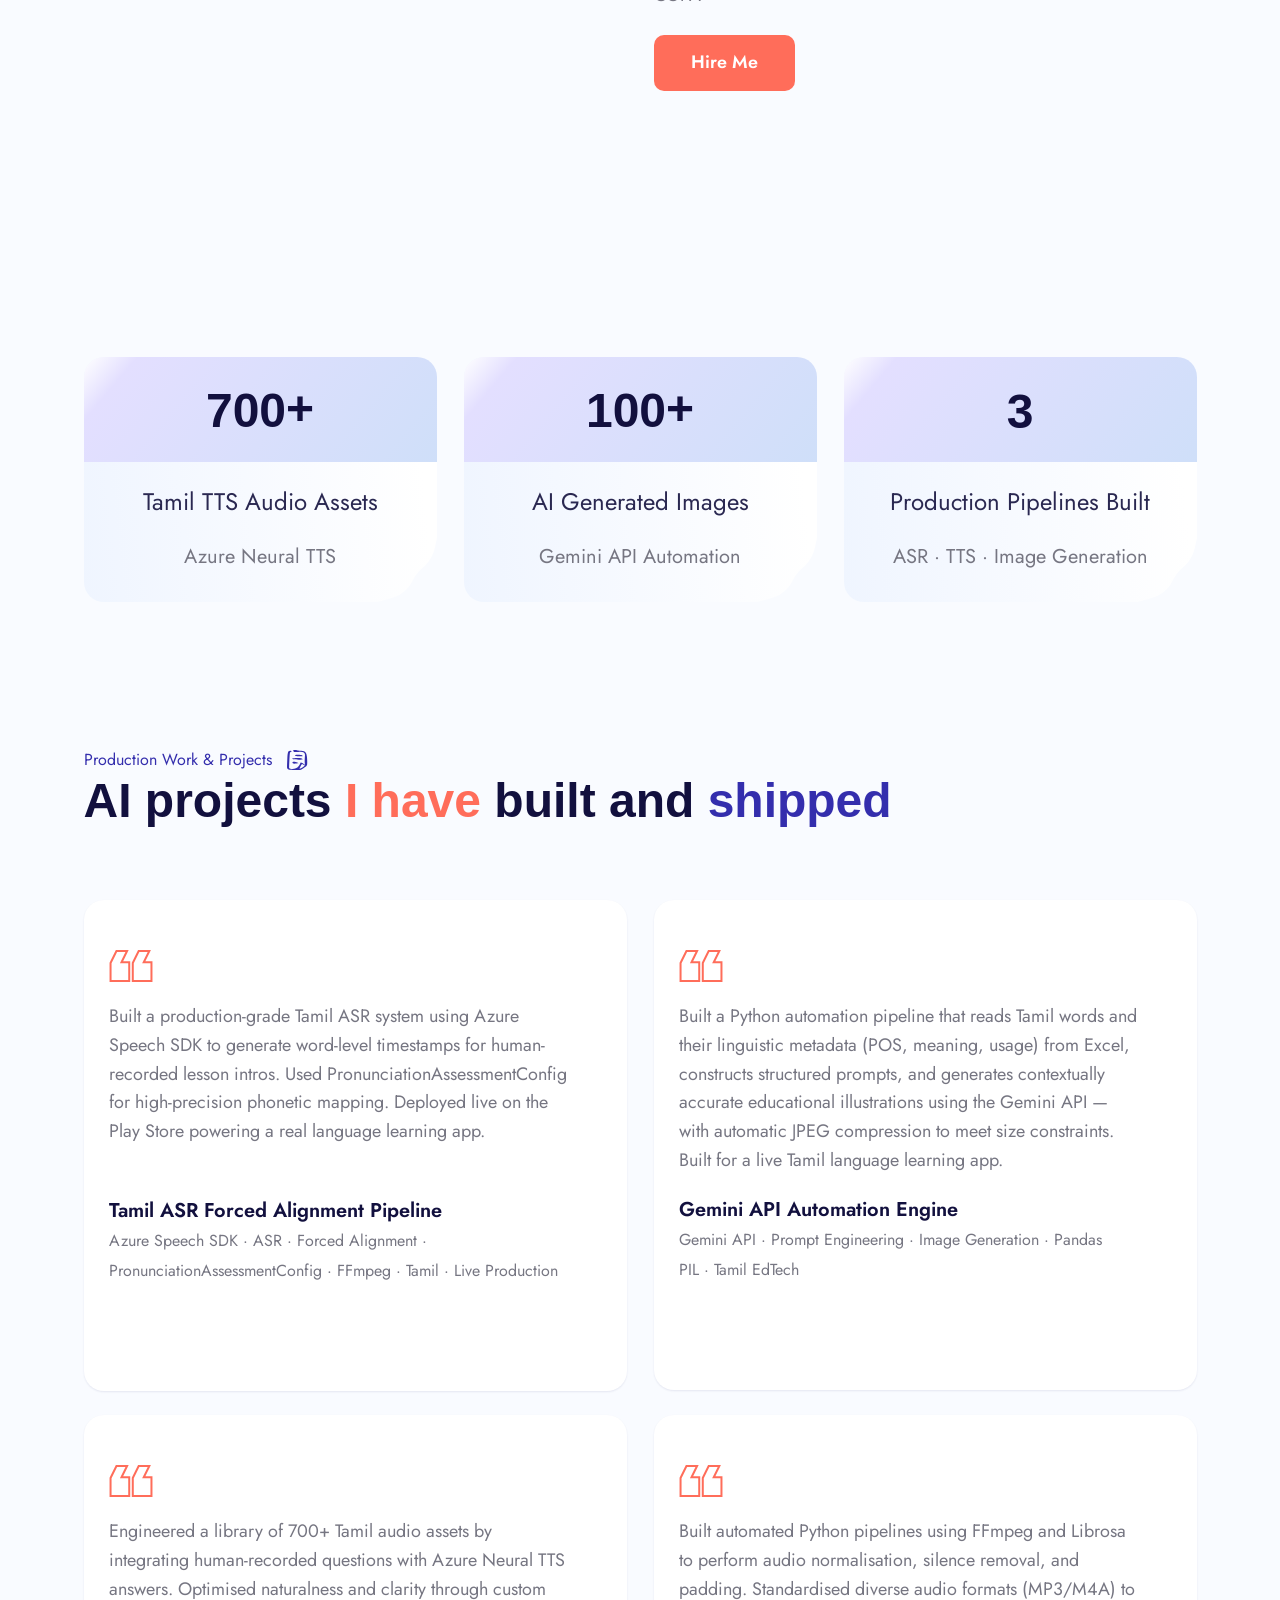
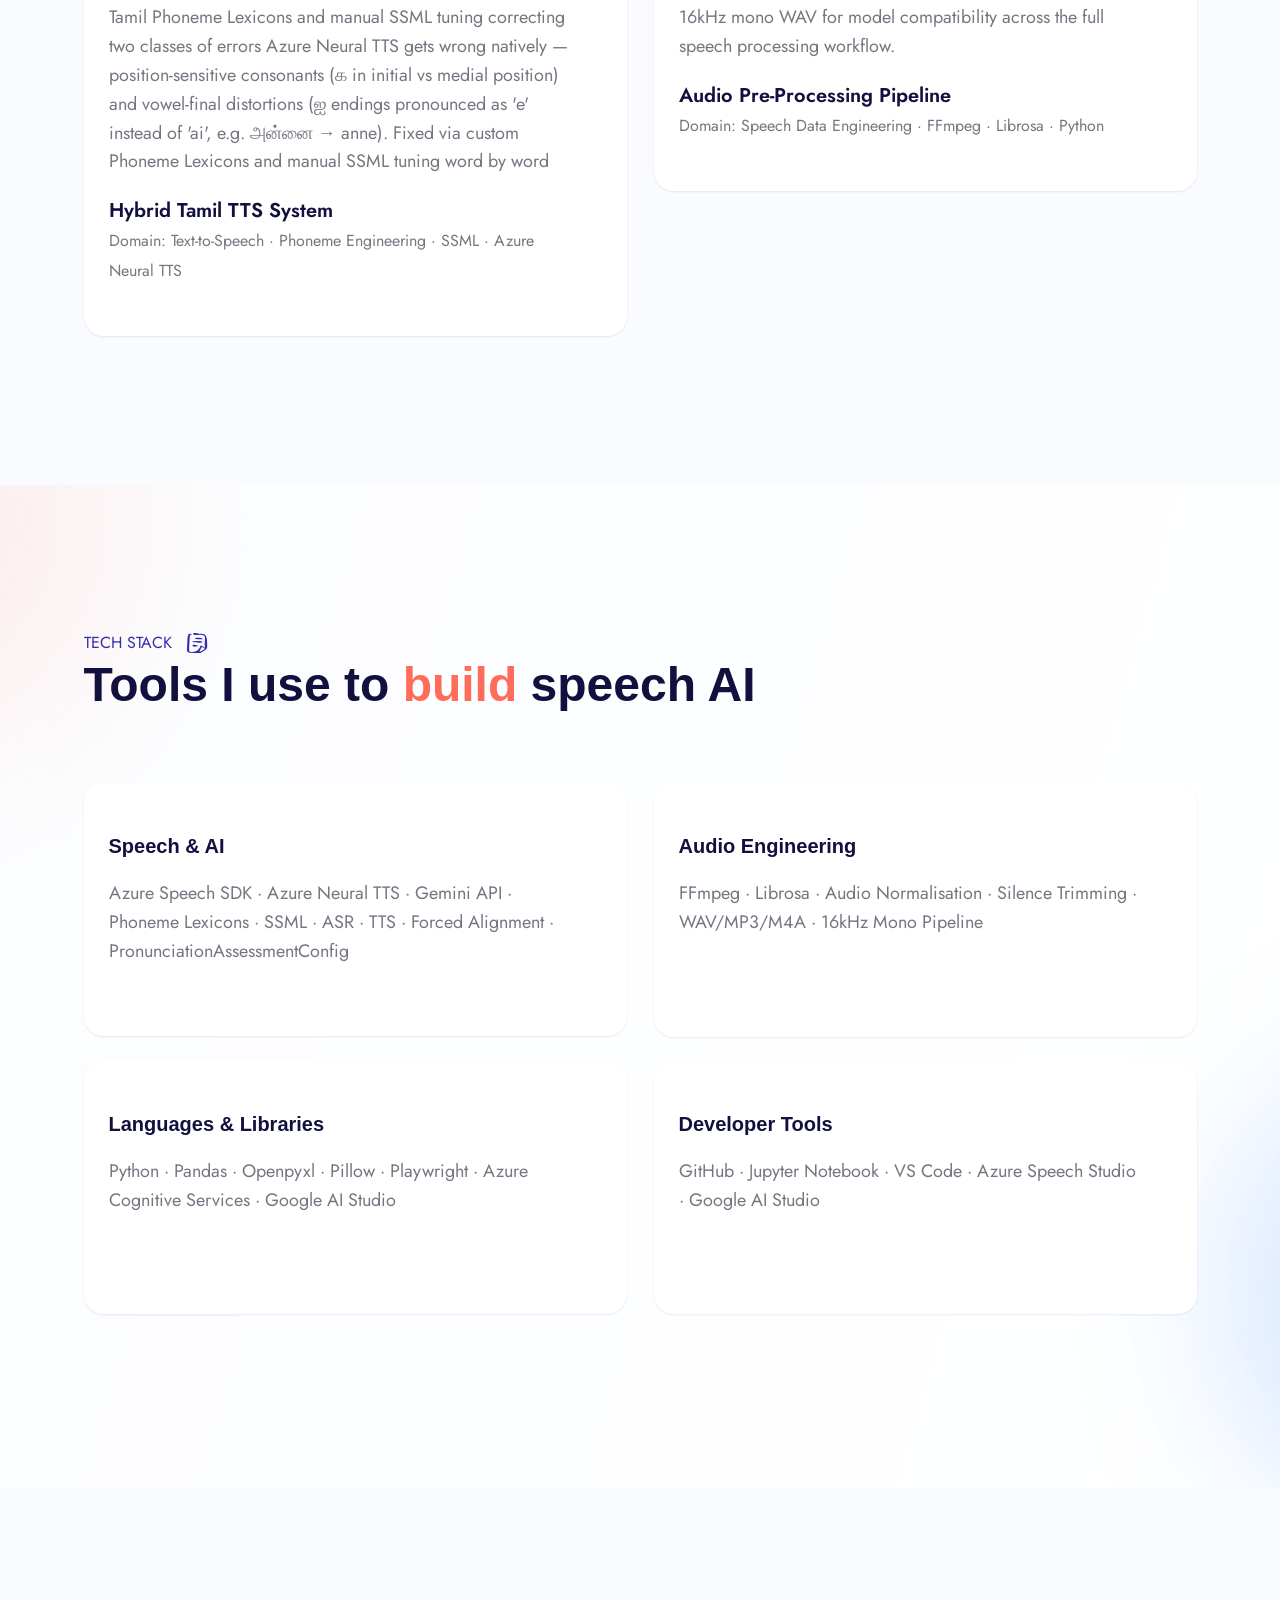
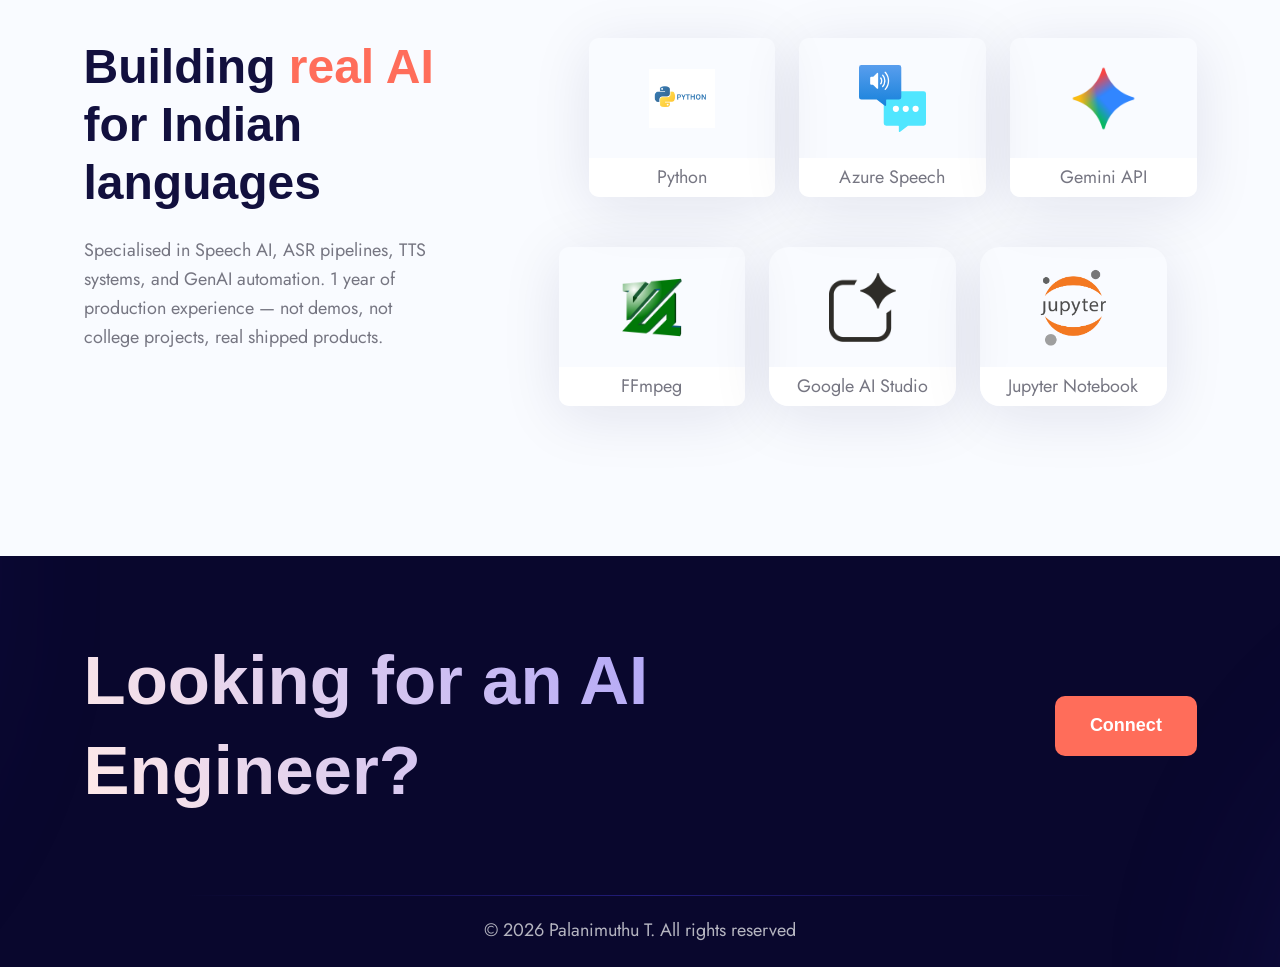
==== commit 56f9c29a: "Update index.html" ====
--- a/index.html
+++ b/index.html
@@ -26,7 +26,7 @@
     <section class="cs_hero cs_style_2 cs_filled_bg" data-src="assets/img/bg/hero_bg_2.svg">
       <div class="container">
         <div class="row align-items-center">
-          <div class="col-lg-6">
+          <div class="col-lg-6 order-2 order-lg-1">
             <div class="cs_hero_info cs_pr_20">
               <h4 class="cs_hero_meta cs_font_48 cs_white_blue_text_2 cs_semi_bold cs_primary_font mb-0">Hi! I'm<br></h4>
               <h1 class="cs_hero_title cs_font_92 cs_black wow fadeInLeft" data-wow-duration="0.8s" data-wow-delay="0.2s">
@@ -61,7 +61,7 @@
               </div>
             </div>
           </div>
-          <div class="col-lg-6">
+          <div class="col-lg-6 order-2 order-lg-1">
             <div class="cs_hero_image_box cs_filled_bg" data-src="assets/img/bg/hero_bg_3.svg">
               
               <div class="cs_happy_client position-absolute cs_white_bg d-flex align-items-center cs_radius_20 cs_gap_15">
@@ -86,7 +86,7 @@
       <div class="cs_height_150 cs_height_lg_80"></div>
       <div class="container">
         <div class="row">
-          <div class="col-lg-6 offset-lg-6">
+          <div class="col-lg-6 order-2 order-lg-1 offset-lg-6">
             <div class="cs_pr_50">
               <div class="cs_section_heading cs_style_1">
                 <p class="cs_section_subtitle cs_accent_color_2 cs_font_16 wow fadeInLeft" data-wow-duration="0.8s" data-wow-delay="0.2s">
@@ -175,7 +175,7 @@
         <div class="cs_height_70 cs_height_lg_30"></div>
         <div class="row cs_gap_70">
 
-          <div class="col-lg-6">
+          <div class="col-lg-6 order-2 order-lg-1">
             <div class="cs_testimonial cs_style_2 cs_radius_20 cs_white_bg cs_transition_3 cs_transform_up_hover_3">
               <div class="cs_testimonial_in">
                 <div class="cs_testimonial_info">
@@ -183,16 +183,23 @@
                   <p class="cs_testimonial_text">Built a production-grade Tamil ASR system using Azure Speech SDK to generate word-level timestamps for human-recorded lesson intros. Used PronunciationAssessmentConfig for high-precision phonetic mapping. Deployed live on the Play Store powering a real language learning app.</p>
                   <div class="cs_testimonial_author"><br>
                     <div class="cs_author_name cs_font_20 cs_semi_bold">Tamil ASR Forced Alignment Pipeline</div>
-                    <div class="cs_author_designation cs_font_16">Azure Speech SDK · ASR · Forced Alignment · PronunciationAssessmentConfig · FFmpeg · Tamil · Live Production</div><br>
+                    <div class="cs_author_designation cs_font_16">Azure Speech SDK · ASR · Forced Alignment · PronunciationAssessmentConfig · FFmpeg · Tamil · Live Production</div>
                     <div class="cs_height_10"></div>
-                    <a href="https://github.com/PALANIMUTHU2003/tamil-asr-forced-alignment" target="_blank" style="font-size:16px; font-weight:600; text-decoration:none; border:1.5px solid currentColor; padding:12px 32px; border-radius:90px;">View Code</a><br>
+                    <p></p>
+                    <p></p>
+                    <!-- <a href="https://github.com/PALANIMUTHU2003/tamil-asr-forced-alignment" target="_blank" style="font-size:16px; font-weight:600; text-decoration:none; color:ff6d5a;">Inspect Pipeline</a><br> -->
+                     <a href="https://github.com/PALANIMUTHU2003/tamil-asr-forced-alignment" target="_blank" class="circle-link">
+                      <svg width="18" height="18" viewBox="0 0 24 24" fill="none">
+                        <path d="M5 12h14M13 5l7 7-7 7" stroke="white" stroke-width="2" stroke-linecap="round" stroke-linejoin="round"/>
+                      </svg>
+                    </a>
                   </div>
                 </div>
               </div>
             </div>
           </div>
 
-          <div class="col-lg-6">
+          <div class="col-lg-6 order-2 order-lg-1">
             <div class="cs_testimonial cs_style_2 cs_radius_20 cs_white_bg cs_transition_3 cs_transform_up_hover_3">
               <div class="cs_testimonial_in">
                 <div class="cs_testimonial_info">
@@ -201,15 +208,22 @@
                   <div class="cs_testimonial_author">
                     <div class="cs_author_name cs_font_20 cs_semi_bold">Gemini API Automation Engine</div>
                     <div class="cs_author_designation cs_font_16">Gemini API · Prompt Engineering · Image Generation · Pandas <br> PIL · Tamil EdTech</div>
-                    <div class="cs_height_10"></div><br>
-                    <a href="https://github.com/PALANIMUTHU2003/tamil-word-image-generator" target="_blank" style="font-size:16px; font-weight:600; text-decoration:none; border:1.5px solid currentColor; padding:12px 32px; border-radius:90px;">View Code</a><br>
+                    <div class="cs_height_10"></div>
+                    <p></p>
+                    <p></p>
+                    <!-- <a href="https://github.com/PALANIMUTHU2003/tamil-word-image-generator"  target="_blank" style="font-size:16px; font-weight:600; text-decoration:none; color: ff6d5a;">Inspect Pipeline</a><br> -->
+                     <div class="cs_author_name cs_font_20 cs_semi_bold"></div> <a href="https://github.com/PALANIMUTHU2003/tamil-word-image-generator" target="_blank" class="circle-link">
+                      <svg width="18" height="18" viewBox="0 0 24 24" fill="none">
+                        <path d="M5 12h14M13 5l7 7-7 7" stroke="white" stroke-width="2" stroke-linecap="round" stroke-linejoin="round"/>
+                      </svg>
+                    </a>
                   </div>
                 </div>
               </div>
             </div>
           </div>
 
-          <div class="col-lg-6">
+          <div class="col-lg-6 order-2 order-lg-1">
             <div class="cs_testimonial cs_style_2 cs_radius_20 cs_white_bg cs_transition_3 cs_transform_up_hover_3">
               <div class="cs_testimonial_in">
                 <div class="cs_testimonial_info">
@@ -224,7 +238,7 @@
             </div>
           </div>
 
-          <div class="col-lg-6">
+          <div class="col-lg-6 order-2 order-lg-1">
             <div class="cs_testimonial cs_style_2 cs_radius_20 cs_white_bg cs_transition_3 cs_transform_up_hover_3">
               <div class="cs_testimonial_in">
                 <div class="cs_testimonial_info">
@@ -232,7 +246,7 @@
                   <p class="cs_testimonial_text">Built automated Python pipelines using FFmpeg and Librosa to perform audio normalisation, silence removal, and padding. Standardised diverse audio formats (MP3/M4A) to 16kHz mono WAV for model compatibility across the full speech processing workflow.</p>
                   <div class="cs_testimonial_author">
                     <div class="cs_author_name cs_font_20 cs_semi_bold">Audio Pre-Processing Pipeline</div>
-                    <div class="cs_author_designation cs_font_16">Domain: Speech Data Engineering · FFmpeg · Librosa · Python</div><br><br><br><br><br>
+                    <div class="cs_author_designation cs_font_16">Domain: Speech Data Engineering · FFmpeg · Librosa · Python</div>
                   </div>
                 </div>
               </div>
@@ -261,7 +275,7 @@
         <div class="cs_height_70 cs_height_lg_30"></div>
         <div class="row cs_gap_40">
 
-          <div class="col-lg-6">
+          <div class="col-lg-6 order-2 order-lg-1">
             <div class="cs_testimonial cs_style_2 cs_radius_20 cs_white_bg cs_transition_3 cs_transform_up_hover_3">
               <div class="cs_testimonial_in">
                 <div class="cs_testimonial_info">
@@ -272,7 +286,7 @@
             </div>
           </div>
 
-          <div class="col-lg-6">
+          <div class="col-lg-6 order-2 order-lg-1">
             <div class="cs_testimonial cs_style_2 cs_radius_20 cs_white_bg cs_transition_3 cs_transform_up_hover_3">
               <div class="cs_testimonial_in">
                 <div class="cs_testimonial_info">
@@ -283,7 +297,7 @@
             </div>
           </div>
 
-          <div class="col-lg-6">
+          <div class="col-lg-6 order-2 order-lg-1">
             <div class="cs_testimonial cs_style_2 cs_radius_20 cs_white_bg cs_transition_3 cs_transform_up_hover_3">
               <div class="cs_testimonial_in">
                 <div class="cs_testimonial_info">
@@ -294,7 +308,7 @@
             </div>
           </div>
 
-          <div class="col-lg-6">
+          <div class="col-lg-6 order-2 order-lg-1">
             <div class="cs_testimonial cs_style_2 cs_radius_20 cs_white_bg cs_transition_3 cs_transform_up_hover_3">
               <div class="cs_testimonial_in">
                 <div class="cs_testimonial_info">
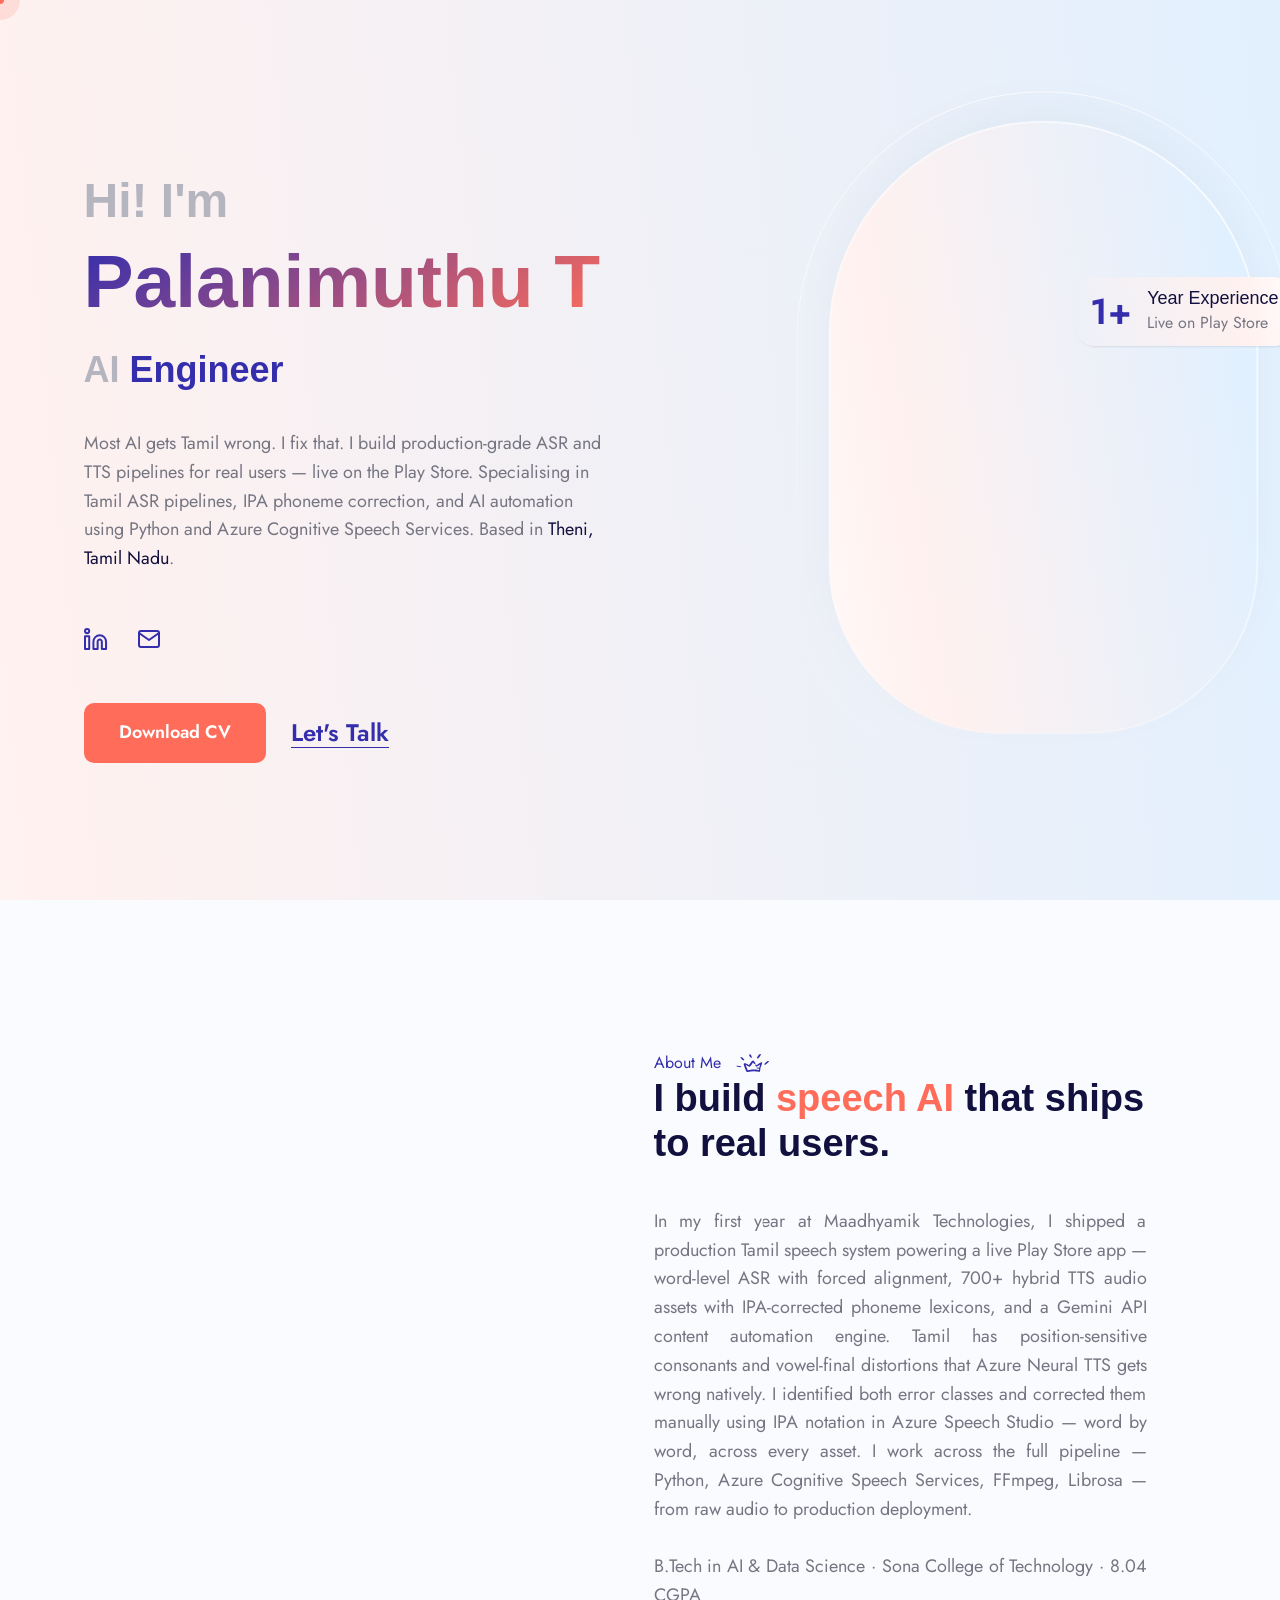
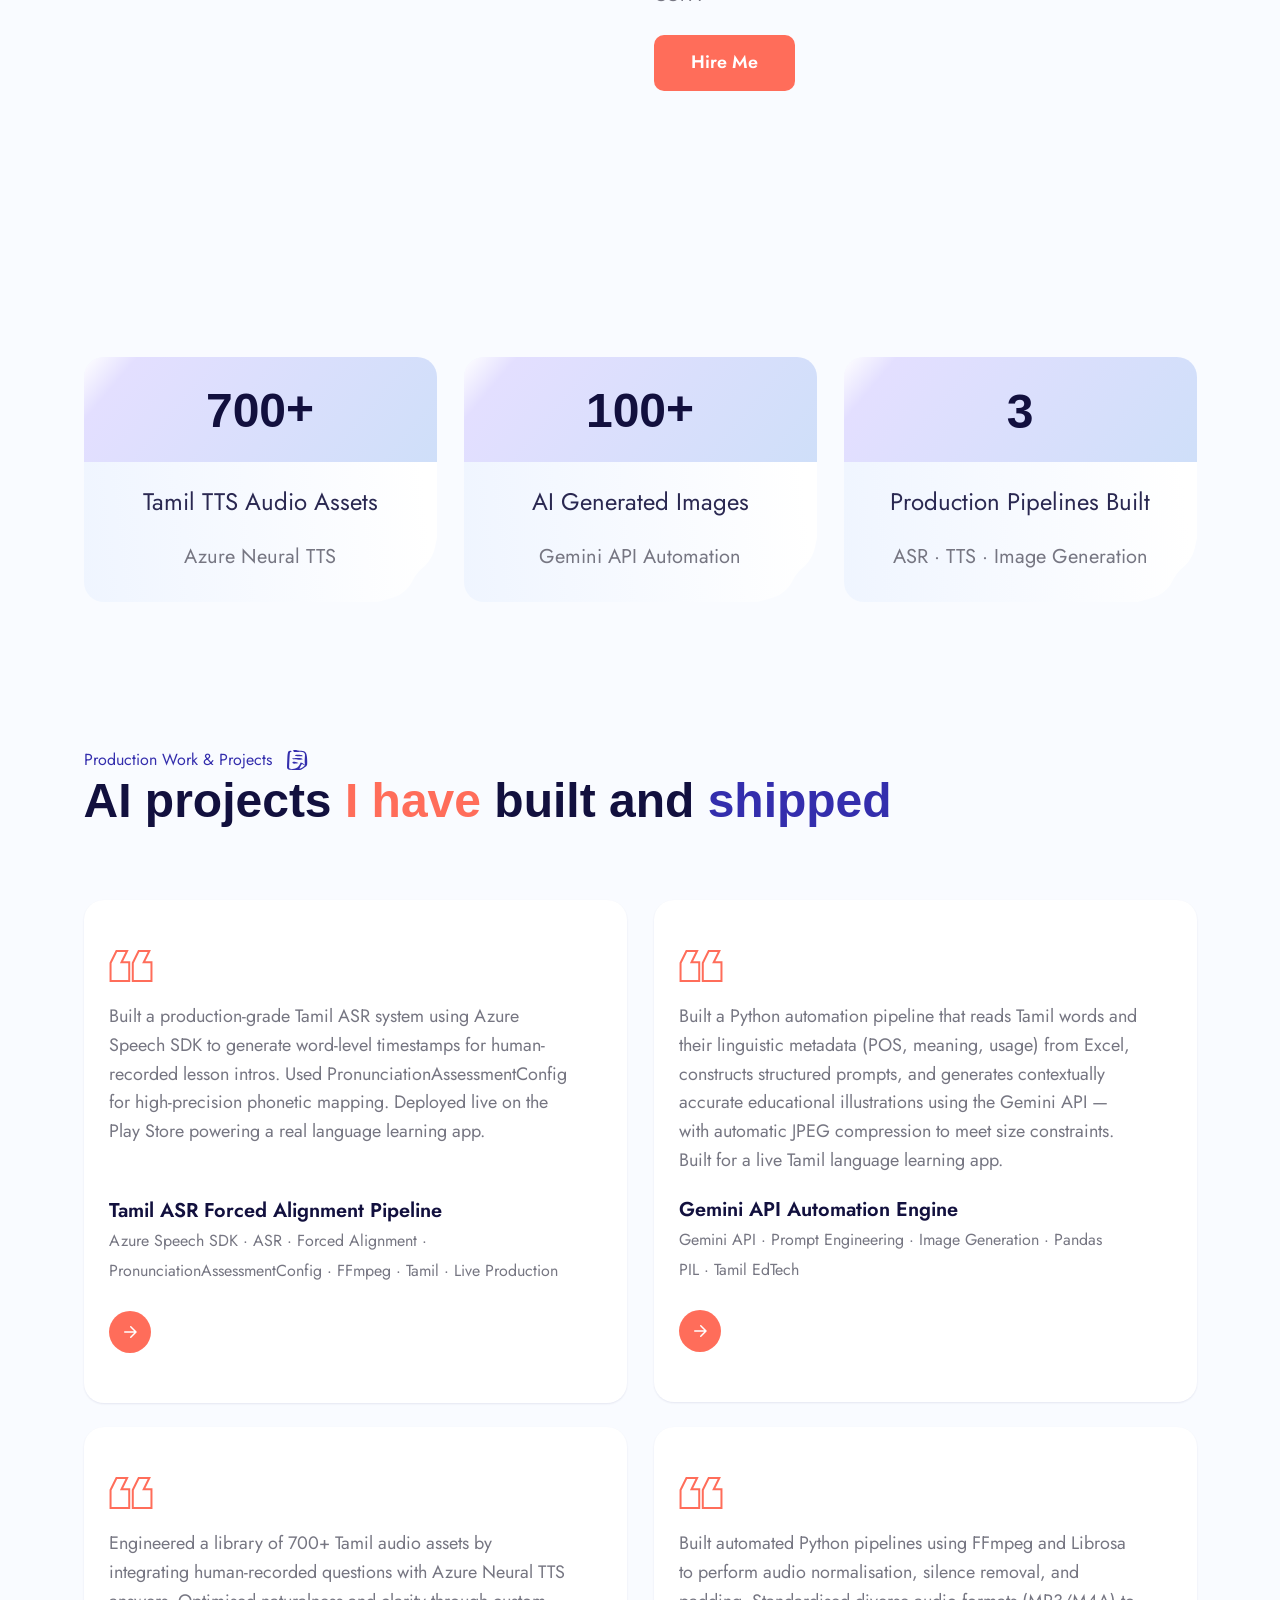
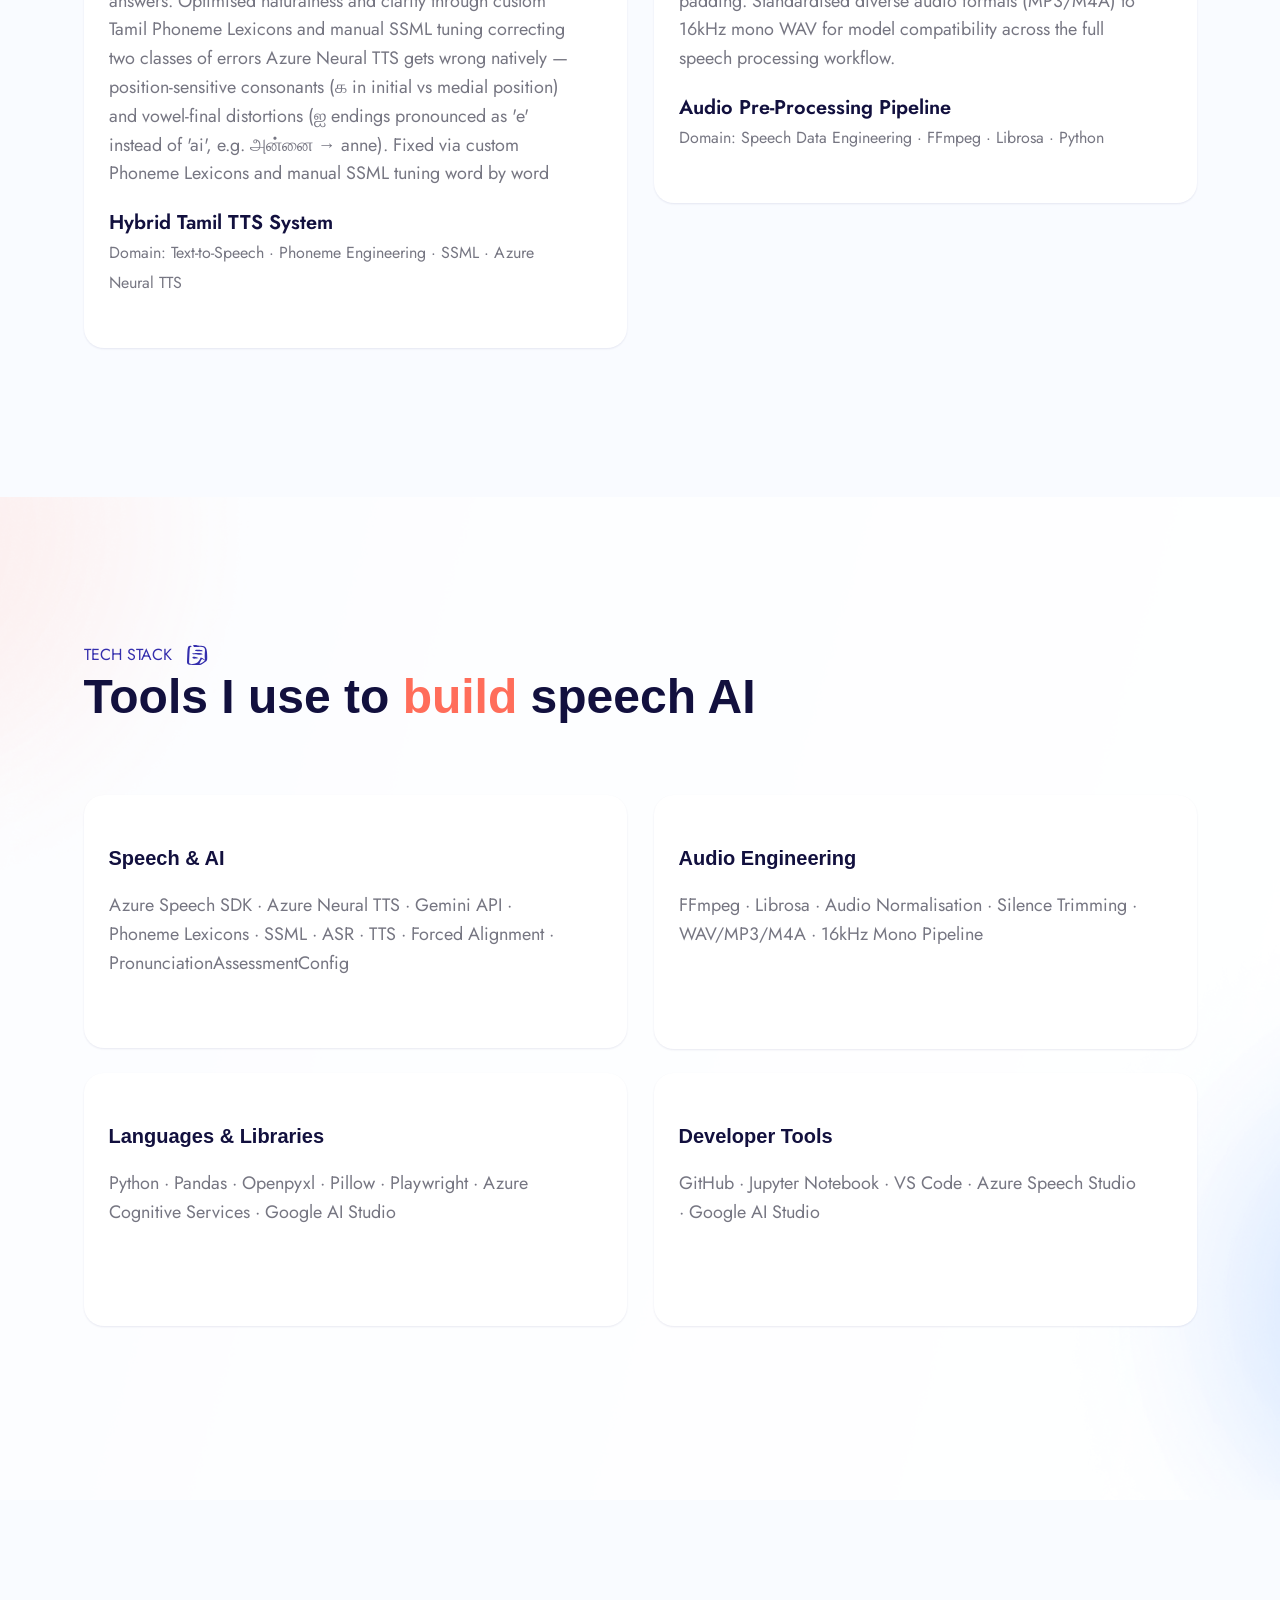
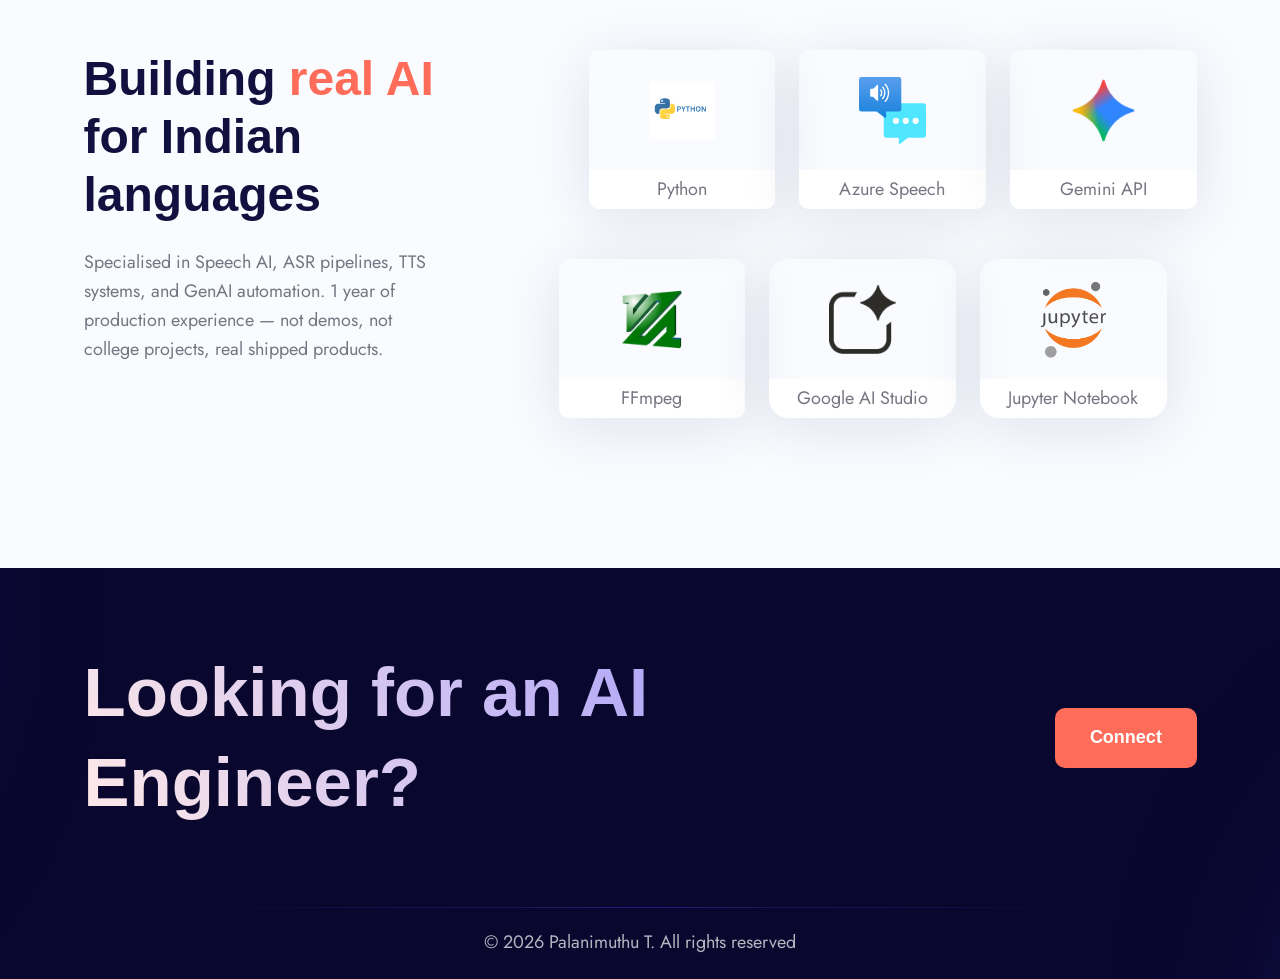
==== commit cd1c4a6e: "Update index.html" ====
--- a/index.html
+++ b/index.html
@@ -6,7 +6,7 @@
   <meta http-equiv="x-ua-compatible" content="ie=edge">
   <meta name="viewport" content="width=device-width, initial-scale=1">
   <meta name="author" content="Palanimuthu T">
-  <link rel="icon" href="assets/img/favicon.png">
+  <link rel="icon" href="assets\img\icon\Quote.svg">
   <title>Palanimuthu T | AI Engineer</title>
   <link rel="stylesheet" href="assets/css/plugins/bootstrap.min.css">
   <link rel="stylesheet" href="assets/css/plugins/fontawesome.min.css">
--- a/assets/css/style.css
+++ b/assets/css/style.css
@@ -37,6 +37,7 @@
 ----------------------------------------------------------------*/
 /* Google Fonts */
 @import url("https://fonts.googleapis.com/css2?family=Jost:wght@400;500;600;700&amp;family=Lexend+Deca:wght@400;500;600;700;800&amp;display=swap");
+
 body,
 html {
   color: #767682;
@@ -153,6 +154,7 @@
   text-decoration: none;
   color: #ff6d5a;
 }
+
 
 table {
   width: 100%;
@@ -3052,9 +3054,11 @@
 }
 @media (max-width: 575px) {
   .cs_hero.cs_style_2 .cs_hero_image_box {
+    position: relative;
+    top: auto;
+    left: auto;
     width: 100%;
-    height: initial;
-    padding-bottom: 140%;
+    height: auto;
   }
 }
 .cs_hero.cs_style_2 .cs_hero_image_box .cs_imagebox_img {
@@ -5356,5 +5360,42 @@
   overflow: hidden;
 }
 
-
-/*End Video Popup*//*# sourceMappingURL=style.css.map */+@media (max-width: 991px) {
+  .cs_happy_client {
+    display: none;
+  }
+}
+
+.circle-link:hover {
+  transform: translateX(4px);
+  box-shadow: 0 8px 20px rgba(255, 109, 90, 0.35);
+}
+.circle-link {
+  width: 42px;
+  height: 42px;
+  background: #ff6d5a;
+  color: #fff;
+  display: inline-flex;
+  align-items: center;
+  justify-content: center;
+  border-radius: 50%;
+  text-decoration: none;
+  font-size: 18px;
+  font-weight: bold;
+  transition: transform 0.2s ease, box-shadow 0.2s ease;
+}
+
+@media (max-width: 1199px) {
+  .cs_hero.cs_style_2 {
+    display: flex;
+    flex-direction: column;
+  }
+
+  .cs_hero.cs_style_2 .cs_hero_image_box {
+    position: relative;
+    width: 100%;
+    height: auto;
+    margin-bottom: 40px;
+  }
+}
+/*End Video Popup*//*# sourceMappingURL=style.css.map */
